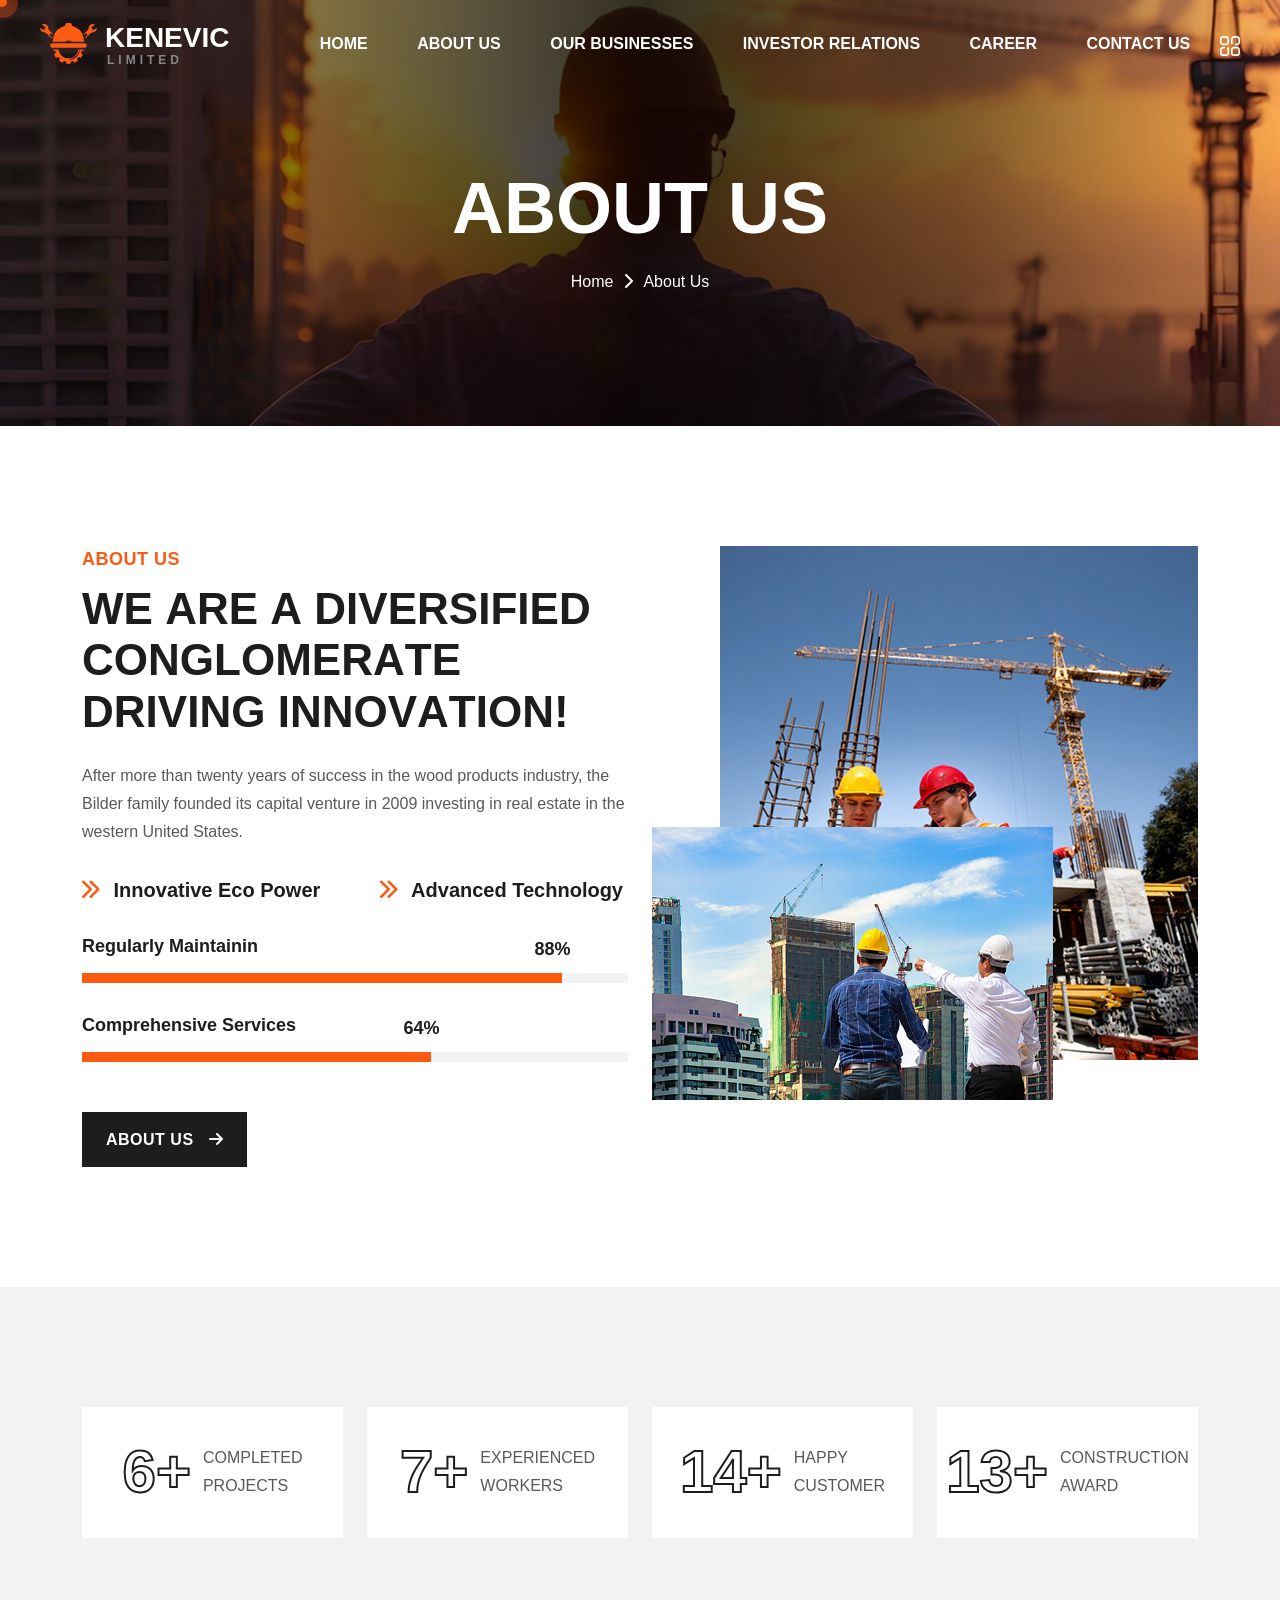
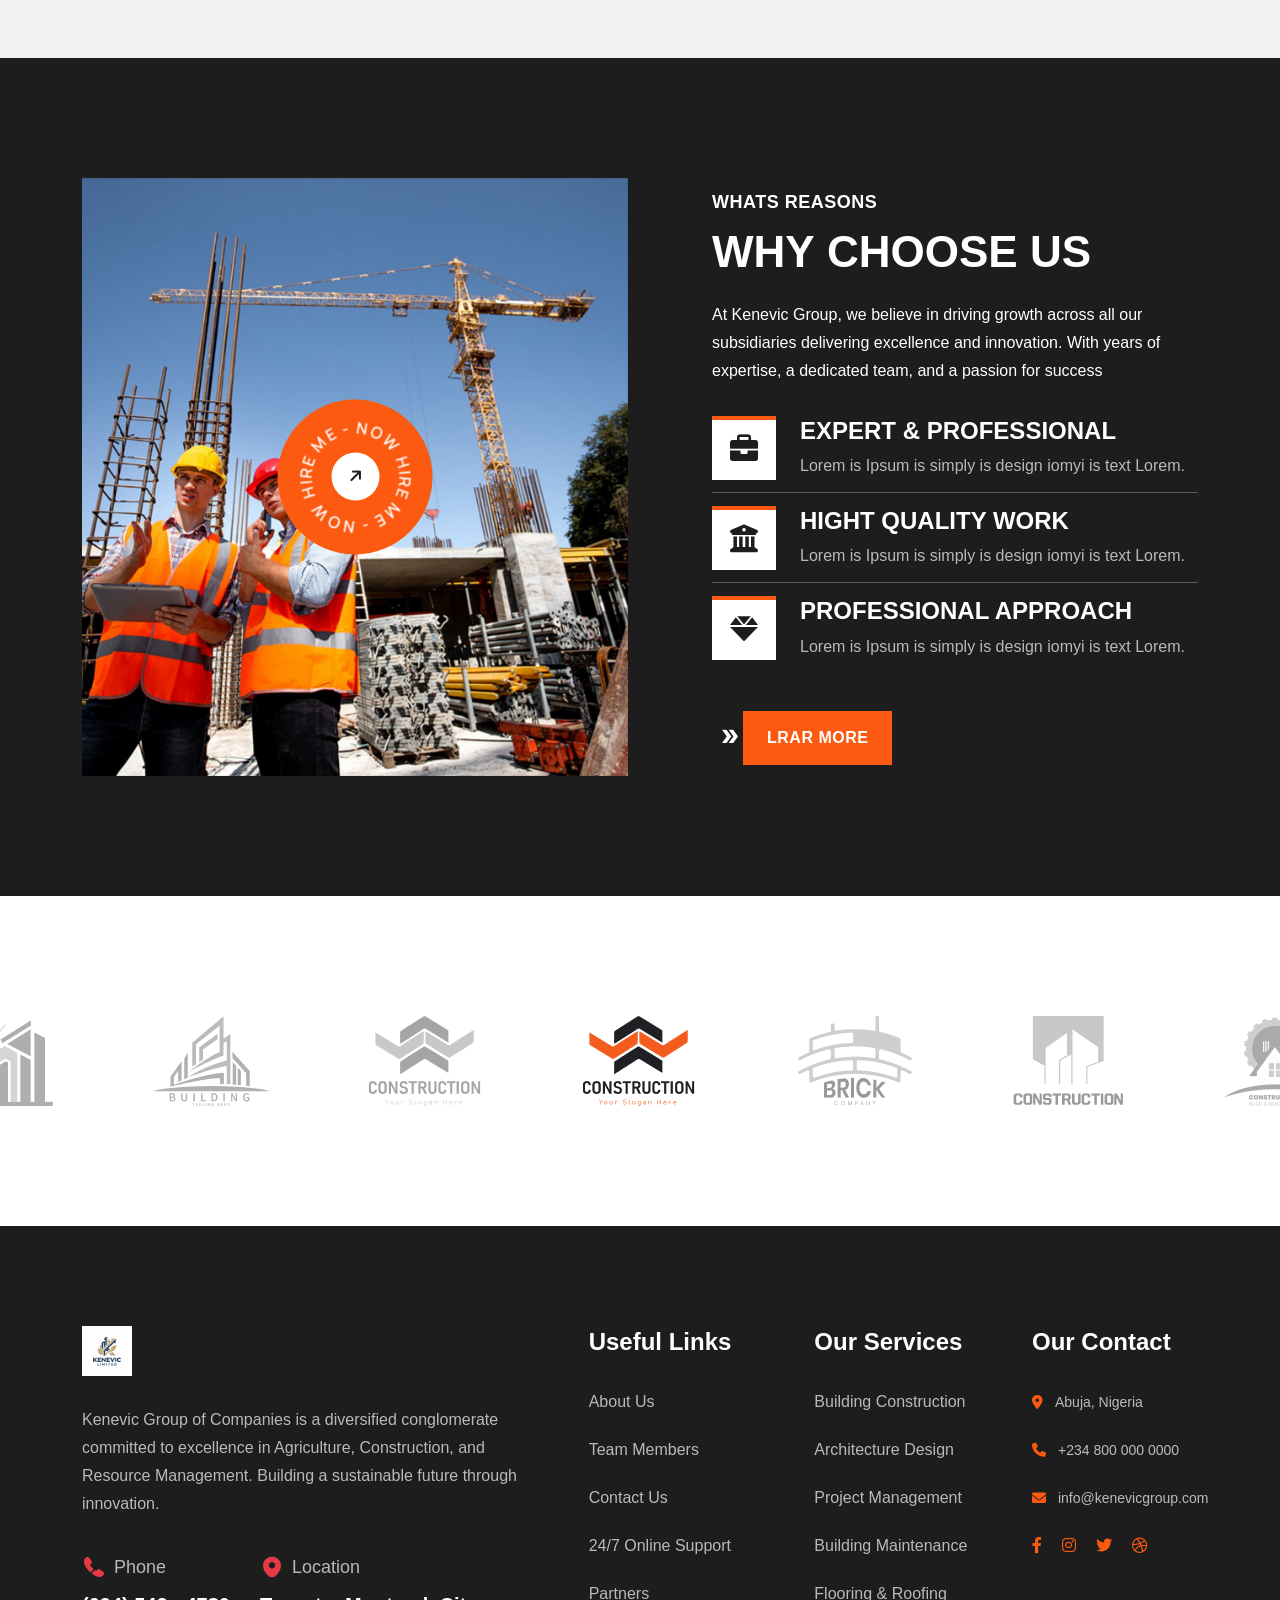
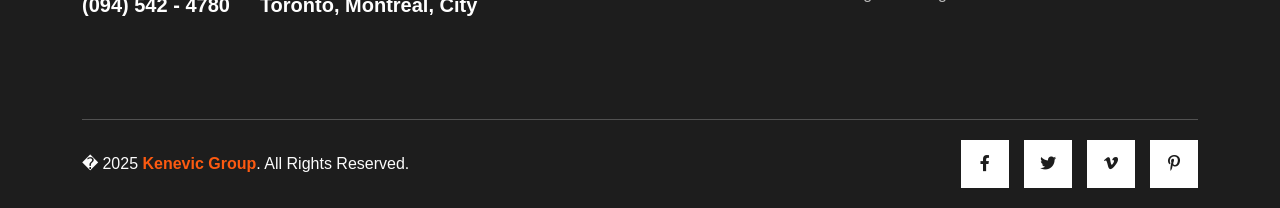
==== about.html @ 881e502b "first commit" ====
<!DOCTYPE html>
<html lang="en">
    <!--<< Header Area >>-->
     <head>
        <!-- ========== Meta Tags ========== -->
        <meta charset="UTF-8">
        <meta http-equiv="X-UA-Compatible" content="IE=edge">
        <meta name="viewport" content="width=device-width, initial-scale=1">
        <meta name="author" content="Gramentheme">
        <meta name="description" content="Kenevic Group of Companies - A diversified conglomerate specializing in Agribusiness, Construction, and Resources.">
        <!-- ======== Page title ============ -->
        <title>Kenevic Group of Companies | Excellence in Diversified Resources</title>
        <!--<< Favcion >>-->
        <link rel="shortcut icon" href="assets/img/favicon.svg">
        <!--<< Bootstrap min.css >>-->
        <link rel="stylesheet" href="assets/css/bootstrap.min.css">
        <!--<< All Min Css >>-->
        <link rel="stylesheet" href="assets/css/all.min.css">
        <!--<< Animate.css >>-->
        <link rel="stylesheet" href="assets/css/animate.css">
        <!--<< Magnific Popup.css >>-->
        <link rel="stylesheet" href="assets/css/magnific-popup.css">
        <!--<< MeanMenu.css >>-->
        <link rel="stylesheet" href="assets/css/meanmenu.css">
        <!--<< Swiper Bundle.css >>-->
        <link rel="stylesheet" href="assets/css/swiper-bundle.min.css">
        <!--<< Splitting.css >>-->
        <link rel="stylesheet" href="assets/css/splitting.css">
        <!--<< Nice Select.css >>-->
        <link rel="stylesheet" href="assets/css/nice-select.css">
        <!-- box layout css -->
        <link rel="stylesheet" href="assets/css/rtl.css">
        <!-- box layout css -->
        <link rel="stylesheet" href="assets/css/box-layout.css">
        <link rel="stylesheet" href="../../npm/slick-carousel%401.8.1/slick/slick.css">
        <!--<< Icomon.css >>-->
        <link rel="stylesheet" href="assets/css/icomon.css">
        <!--<< Main.css >>-->
        <link rel="stylesheet" href="assets/css/main.css">
    </head>
    <body>

        <div class="page-wrapper">
        <!-- Preloader Start -->
        <div id="preloader" class="preloader">
        <div class="animation-preloader">
            <div class="spinner">                
            </div>
            <div class="txt-loading">
                <span data-text-preloader="K" class="letters-loading">K</span>
                <span data-text-preloader="E" class="letters-loading">E</span>
                <span data-text-preloader="N" class="letters-loading">N</span>
                <span data-text-preloader="E" class="letters-loading">E</span>
                <span data-text-preloader="V" class="letters-loading">V</span>
                <span data-text-preloader="I" class="letters-loading">I</span>
                <span data-text-preloader="C" class="letters-loading">C</span>
            </div>
            <p class="text-center">Loading</p>
        </div>
        <div class="loader">
            <div class="row">
                <div class="col-3 loader-section section-left">
                    <div class="bg"></div>
                </div>
                <div class="col-3 loader-section section-left">
                    <div class="bg"></div>
                </div>
                <div class="col-3 loader-section section-right">
                    <div class="bg"></div>
                </div>
                <div class="col-3 loader-section section-right">
                    <div class="bg"></div>
                </div>
            </div>
        </div>
    </div>

        <!-- GT Back To Top Start -->
        <button id="gt-back-top" class="gt-back-to-top show">
           <i class="fa-solid fa-arrow-up"></i>
        </button>

        <!-- GT MouseCursor Start -->
        <div class="mouseCursor cursor-outer"></div>
        <div class="mouseCursor cursor-inner"></div>

    <!-- Offcanvas Area Start -->
    <div class="fix-area">
        <div class="offcanvas__info">
            <div class="offcanvas__wrapper">
                <div class="offcanvas__content">
                    <div class="offcanvas__top mb-5 d-flex justify-content-between align-items-center">
                        <div class="offcanvas__logo">
                            <a href="index.html">
                                <h2 style="color: #000; margin: 0; font-weight: bold; font-size: 24px;">Kenevic Limited</h2>
                            </a>
                        </div>
                        <div class="offcanvas__close">
                            <button>
                            <i class="fas fa-times"></i>
                            </button>
                        </div>
                    </div>
                    <p class="text d-none d-xl-block">
                        Nullam dignissim, ante scelerisque the  is euismod fermentum odio sem semper the is erat, a feugiat leo urna eget eros. Duis Aenean a imperdiet risus.
                    </p>
                    <div class="mobile-menu fix mb-3"></div>
                    <div class="offcanvas__contact">
                        <h4>Contact Info</h4>
                        <ul>
                            <li class="d-flex align-items-center">
                                <div class="offcanvas__contact-icon">
                                    <i class="fal fa-map-marker-alt"></i>
                                </div>
                                <div class="offcanvas__contact-text">
                                    <a target="_blank" href="#">Abuja, Nigeria</a>
                                </div>
                            </li>
                            <li class="d-flex align-items-center">
                                <div class="offcanvas__contact-icon mr-15">
                                    <i class="fal fa-envelope"></i>
                                </div>
                                <div class="offcanvas__contact-text">
                                    <a href="mailto:info@kenevicgroup.com"><span class="mailto:info@kenevicgroup.com">info@kenevicgroup.com</span></a>
                                </div>
                            </li>
                            <li class="d-flex align-items-center">
                                <div class="offcanvas__contact-icon mr-15">
                                    <i class="fal fa-clock"></i>
                                </div>
                                <div class="offcanvas__contact-text">
                                    <a target="_blank" href="#">Mod-friday, 09am -05pm</a>
                                </div>
                            </li>
                            <li class="d-flex align-items-center">
                                <div class="offcanvas__contact-icon mr-15">
                                    <i class="far fa-phone"></i>
                                </div>
                                <div class="offcanvas__contact-text">
                                    <a href="tel:+234 800 000 0000">+234 800 000 0000</a>
                                </div>
                            </li>
                        </ul>
                        <div class="header-button mt-4">
                            
                        </div>
                        
                        <div class="social-icon d-flex align-items-center">
                            <a href="#"><i class="fab fa-facebook-f"></i></a>
                            <a href="#"><i class="fab fa-twitter"></i></a>
                            <a href="#"><i class="fab fa-youtube"></i></a>
                            <a href="#"><i class="fab fa-linkedin-in"></i></a>
                        </div>
                    </div>
                </div>
            </div>
        </div>
    </div>
    <div class="offcanvas__overlay"></div>

    <!-- Header Section Start -->
    <header id="header-sticky" class="header-1 header-5">
        <div class="container-fluid">
            <div class="mega-menu-wrapper">
                <div class="header-main">
                    <div class="logo">
                        <a href="index.html" class="header-logo-2"><img src="assets/img/logo/kenevic_logo_black.svg" alt="Kenevic Limited" style="max-height: 50px;"></a>
                        <a href="index.html" class="header-logo"><img src="assets/img/logo/kenevic_logo.svg" alt="Kenevic Limited" style="max-height: 50px;"></a>
                    </div>
                    <div class="mean__menu-wrapper">
                        <div class="main-menu">
                            <nav id="mobile-menu">
                                    <ul>
                                        <li class="active">
                                            <a href="index.html">
                                                Home
                                            </a>
                                        </li>

                                        <li><a href="about.html">About Us</a></li>
                                        <li class="has-dropdown">
                                            <a href="#">
                                                Our Businesses
                                            </a>
                                            <ul class="submenu">
                                                <li><a href="service-details.html">Kenevic Agro Resources Ltd</a></li>
                                                <li><a href="service-details.html">Animaux Agro Ltd</a></li>
                                                <li><a href="service-details.html">Roek Construction Co. Limited</a>
                                                </li>
                                                <li><a href="service-details.html">Paulslate Nigeria Limited</a></li>
                                            </ul>
                                        </li>
                                        <li>
                                            <a href="service.html">Investor Relations</a>

                                        </li>
                                        <li>
                                            <a href="career.html">Career</a>

                                        </li>

                                        <li>
                                            <a href="contact.html">Contact Us</a>
                                        </li>
                                    </ul>
                                </nav>
                        </div>
                    </div>
                    <div class="header-right d-flex justify-content-end align-items-center">
                        
                        <div class="header__hamburger my-auto">
                            <div class="sidebar__toggle">
                                <div class="header-bar">
                                    <img src="assets/img/home-1/dot.svg" alt="img">
                                </div>
                            </div>
                        </div>
                        
                    </div>
                </div>
            </div>
        </div>
    </header>

        <!-- GT Search Start -->
        <div class="search-popup">
            <div class="search-popup__overlay search-toggler"></div>
            <div class="search-popup__content">
                <form role="search" method="get" class="search-popup__form" action="#">
                    <input type="text" id="search" name="search" placeholder="Search Here...">
                    <button type="submit" aria-label="search submit" class="search-btn">
                        <span><i class="fa-regular fa-magnifying-glass"></i></span>
                    </button>
                </form>
            </div>
        </div>

        <!-- GT Breadcrunb Section Start -->
        <div class="gt-breadcrumb-wrapper bg-cover" style="background-image: url('assets/img/breadcrumb-bg.jpg');">
            <div class="gt-right-shape">
                <img src="assets/img/breadcrumb-shape.jpg" alt="img">
            </div>
            <div class="container">
                <div class="gt-page-heading">
                    <div class="gt-breadcrumb-sub-title">
                        <h1 class="wow fadeInUp" data-wow-delay=".3s">ABOUT US</h1>
                    </div>
                    <ul class="gt-breadcrumb-items wow fadeInUp" data-wow-delay=".5s">
                        <li>
                            <a href="index.html">
                                Home
                            </a>
                        </li>
                        <li>
                            <i class="fa-solid fa-chevron-right"></i>
                        </li>
                        <li>
                            About Us
                        </li>
                    </ul>
                </div>
            </div>
        </div>

        <!-- GT About Section Start -->
        <section class="gt-about-section fix section-padding">
            <div class="container">
                <div class="gt-about-wrapper">
                    <div class="row g-4">
                        <div class="col-lg-6">
                            <div class="gt-about-content">
                                <div class="gt-section-title mb-0">
                                    <h6 class="wow fadeInUp">About Us</h6>
                                    <h2 class="wow splt-txt" data-splitting="">
                                        WE ARE A DIVERSIFIED CONGLOMERATE DRIVING INNOVATION!
                                    </h2>
                                </div>
                                <p class="gt-about-text wow fadeInUp" data-wow-delay=".5s">
                                    After more than twenty years of success in the wood products industry, the Bilder family founded its capital venture in 2009 investing in real estate in the western United States.
                                </p>
                                <ul class="gt-about-list wow fadeInUp" data-wow-delay=".3s">
                                    <li>
                                        <i class="fa-solid fa-chevrons-right"></i>
                                        Innovative Eco Power
                                    </li>
                                    <li>
                                        <i class="fa-solid fa-chevrons-right"></i>
                                       Advanced Technology
                                    </li>
                                </ul>
                                <div class="gt-skill-feature-items">
                                    <div class="gt-skill-feature wow fadeInUp" data-wow-delay=".3s">
                                        <h3 class="gt-box-title">Regularly Maintainin</h3>
                                        <div class="gt-progress">
                                            <div class="gt-progress-bar" style="width: 88%; animation: 2.6s ease 0s 1 normal none running animate-positive; opacity: 1;">
                                                <div class="gt-progress-value"><span class="counter-number2">88</span>%</div>
                                            </div>
                                        </div>
                                    </div>
                                    <div class="gt-skill-feature wow fadeInUp" data-wow-delay=".4s">
                                        <h3 class="gt-box-title">Comprehensive Services</h3>
                                        <div class="gt-progress">
                                            <div class="gt-progress-bar" style="width: 64%; animation: 2.6s ease 0s 1 normal none running animate-positive; opacity: 1;">
                                                <div class="gt-progress-value"><span class="counter-number2">64</span>%</div>
                                            </div>
                                        </div>
                                    </div>
                                </div>
                                <div class="gt-about-button wow fadeInUp" data-wow-delay=".3s">
                                    <a href="about.html" class="gt-theme-btn style-2">
                                        <span class="gt-text-btn">
                                            <span class="gt-text-2">ABOUT US <i class="fa-solid fa-arrow-right"></i></span>
                                        </span>
                                    </a>
                                </div>
                            </div>
                        </div>
                        <div class="col-lg-6">
                            <div class="gt-about-image-items">
                                <div class="gt-about-image wow img-custom-anim-right">
                                    <img src="assets/img/home-1/about/about-01.jpg" alt="img" class="gt-about-img-1">
                                </div>
                                <div class="gt-about-image-2 wow img-custom-anim-left" data-wow-duration="1.5s" data-wow-delay="0.3s">
                                    <img src="assets/img/home-1/about/about-02.jpg" alt="img">
                                </div>
                            </div>
                        </div>
                    </div>
                </div>
            </div>
        </section>

        <!-- GT Counter Section Start -->
        <section class="gt-counter-section section-padding section-bg">
            <div class="container">
                <div class="gt-counter-wrapper">
                    <div class="row g-4">
                        <div class="col-xl-3 col-lg-4 col-md-6 wow fadeInUp" data-wow-delay=".2s">
                            <div class="gt-counter-box">
                                <div class="gt-content">
                                    <h2><span class="gt-count">39</span>+</h2>
                                    <p>Completed <br> Projects</p>
                                </div>
                            </div>
                        </div>
                        <div class="col-xl-3 col-lg-4 col-md-6 wow fadeInUp" data-wow-delay=".4s">
                            <div class="gt-counter-box">
                                <div class="gt-content">
                                    <h2><span class="gt-count">49</span>+</h2>
                                    <p>Experienced <br> Workers</p>
                                </div>
                            </div>
                        </div>
                        <div class="col-xl-3 col-lg-4 col-md-6 wow fadeInUp" data-wow-delay=".6s">
                            <div class="gt-counter-box">
                                <div class="gt-content">
                                    <h2><span class="gt-count">99</span>+</h2>
                                    <p>Happy <br> Customer</p>
                                </div>
                            </div>
                        </div>
                        <div class="col-xl-3 col-lg-4 col-md-6 wow fadeInUp" data-wow-delay=".8s">
                            <div class="gt-counter-box">
                                <div class="gt-content">
                                    <h2><span class="gt-count">89</span>+</h2>
                                    <p>Construction <br> Award</p>
                                </div>
                            </div>
                        </div>
                    </div>
                </div>
            </div>
        </section>

        <!-- GT Purposes Section Start -->
        <section class="gt-purposes-section fix">
            <div class="container">
                <div class="gt-purposes-wrapper">
                    <div class="row g-4 align-items-center">
                        <div class="col-lg-6">
                            <div class="gt-purposes-image"> 
                                <img src="assets/img/home-1/purposes/purposes-image.jpg" alt="img" class="wow img-custom-anim-left">
                                <div class="gt-circle-box">
                                    <a href="contact.html" class="gt-arrow">
                                        <i class="fa-solid fa-arrow-right"></i>
                                    </a>
                                    <div class="gt-text-circle">
                                        <img src="assets/img/home-1/text-circle.png" alt="img">
                                    </div>
                                </div>
                            </div>
                        </div>
                        <div class="col-lg-6">
                            <div class="gt-purposes-content">
                                <div class="gt-section-title mb-0">
                                    <h6 class="text-white wow fadeInUp">WHATS REASONS</h6>
                                    <h2 class="text-white wow splt-txt" data-splitting="">
                                        WHY CHOOSE US
                                    </h2>
                                </div>
                                <p class="text">
                                    At Kenevic Group, we believe in driving growth across all our subsidiaries
                                    delivering excellence and innovation. With years
                                    of expertise, a dedicated team, and a passion for success
                                </p>
                                <ul class="gt-icon-items">
                                    <li class="wow fadeInUp" data-wow-delay=".3s">
                                        <div class="gt-purposes-icon">
                                            <i class="fa-solid fa-briefcase"></i>
                                        </div>
                                        <div class="gt-icon-purposes-content">
                                            <h3>EXPERT & PROFESSIONAL</h3>
                                            <p>Lorem is Ipsum is simply is design iomyi is text Lorem.</p>
                                        </div>
                                    </li>
                                    <li class="wow fadeInUp" data-wow-delay=".5s">
                                        <div class="gt-purposes-icon">
                                            <i class="fa-solid fa-building-columns"></i>
                                        </div>
                                        <div class="gt-icon-purposes-content">
                                            <h3>HIGHT QUALITY WORK</h3>
                                            <p>Lorem is Ipsum is simply is design iomyi is text Lorem.</p>
                                        </div>
                                    </li>
                                    <li class="wow fadeInUp" data-wow-delay=".3s">
                                        <div class="gt-purposes-icon">
                                           <i class="fa-solid fa-gem"></i>
                                        </div>
                                        <div class="gt-icon-purposes-content">
                                            <h3>PROFESSIONAL APPROACH</h3>
                                            <p>Lorem is Ipsum is simply is design iomyi is text Lorem.</p>
                                        </div>
                                    </li>
                                </ul>
                                <a href="about.html" class="gt-theme-btn wow fadeInUp" data-wow-delay=".5s">
                                    <span class="gt-icon-btn"><i class="icon-icon-1"></i></span>
                                    <span class="gt-text-btn">
                                        <span class="gt-text-2">LRAR MORE</span>
                                    </span>
                                </a>
                            </div>
                        </div>
                    </div>
                </div>
            </div>
        </section>

        <!-- GT Brand Section Start -->
        <div class="gt-brand-section section-padding fix">
            <div class="swiper gt-brand-slider">
                <div class="swiper-wrapper gt-slide-transtion">
                    <div class="swiper-slide gt-brand-slide-element">
                        <div class="brand-image">
                            <img src="assets/img/home-1/brand/brand-01.png" alt="img">
                        </div>
                    </div>
                    <div class="swiper-slide gt-brand-slide-element">
                        <div class="brand-image">
                            <img src="assets/img/home-1/brand/brand-02.png" alt="img">
                        </div>
                    </div>
                    <div class="swiper-slide gt-brand-slide-element">
                        <div class="brand-image">
                            <img src="assets/img/home-1/brand/brand-03.png" alt="img">
                        </div>
                    </div>
                    <div class="swiper-slide gt-brand-slide-element">
                        <div class="brand-image">
                            <img src="assets/img/home-1/brand/brand-04.png" alt="img">
                        </div>
                    </div>
                    <div class="swiper-slide gt-brand-slide-element">
                        <div class="brand-image">
                           <img src="assets/img/home-1/brand/brand-05.png" alt="img">
                        </div>
                    </div>
                    <div class="swiper-slide gt-brand-slide-element">
                        <div class="brand-image">
                           <img src="assets/img/home-1/brand/brand-06.png" alt="img">
                        </div>
                    </div>
                    <div class="swiper-slide gt-brand-slide-element">
                        <div class="brand-image">
                            <img src="assets/img/home-1/brand/brand-01.png" alt="img">
                        </div>
                    </div>
                </div>
            </div>
        </div>
        <!-- GT Footer Section Start -->
        <footer class="gt-footer-section footer-bg">
            <div class="container">
                <div class="gt-footer-widget-wrapper">
                    <div class="row justify-content-between">
                        <div class="col-xl-5 col-lg-6 col-md-12 wow fadeInUp" data-wow-delay=".2s">
                            <div class="gt-footer-widget-items">
                                <div class="gt-widget-head">
                                    <a href="index.html" class="gt-footer-logo"><img src="assets/img/logo/kenevic_logo.png" alt="Kenevic Limited" style="max-height: 50px;"></a>
                                </div>
                                <div class="gt-footer-content">
                                    <p>
                                        Kenevic Group of Companies is a diversified conglomerate committed to excellence in Agriculture, Construction, and Resource Management. Building a sustainable future through innovation.
                                    </p>
                                    <ul class="gt-contact-list">
                                        <li>
                                            <div class="icon">
                                                <img src="assets/img/call.png" alt="img">
                                                <span>Phone</span>
                                            </div>
                                            <a href="tel:0945424780">(094) 542 - 4780</a>
                                        </li>
                                        <li>
                                            <div class="icon">
                                                <img src="assets/img/location.png" alt="img">
                                                <span>Location</span>
                                            </div>
                                            Toronto, Montreal, City
                                        </li>
                                    </ul>
                                </div>
                            </div>
                        </div>
                        <div class="col-xl-2 col-lg-3 col-md-6 col-sm-6 wow fadeInUp" data-wow-delay=".4s">
                            <div class="gt-footer-widget-items">
                                <div class="gt-widget-head">
                                    <h3>Useful Links</h3>
                                </div>
                                <ul class="gt-list-area">
                                    <li>
                                        <a href="about.html">
                                            About Us
                                        </a>
                                    </li>
                                    <li>
                                        <a href="team-details.html">
                                            Team Members
                                        </a>
                                    </li>
                                    <li>
                                        <a href="contact.html">
                                            Contact Us
                                        </a>
                                    </li>
                                    <li>
                                        <a href="contact.html">
                                           24/7 Online Support
                                        </a>
                                    </li>
                                    <li>
                                        <a href="contact.html">
                                           Partners
                                        </a>
                                    </li>
                                </ul>
                            </div>
                        </div>
                        <div class="col-xl-2 ps-lg-3 col-lg-3 col-md-6 col-sm-6 wow fadeInUp" data-wow-delay=".6s">
                            <div class="gt-footer-widget-items">
                                <div class="gt-widget-head">
                                    <h3>Our Services</h3>
                                </div>
                                <ul class="gt-list-area">
                                    <li>
                                        <a href="service-details.html">
                                            Building Construction
                                        </a>
                                    </li>
                                    <li>
                                        <a href="service-details.html">
                                            Architecture Design
                                        </a>
                                    </li>
                                    <li>
                                        <a href="service-details.html">
                                            Project Management
                                        </a>
                                    </li>
                                    <li>
                                        <a href="service-details.html">
                                           Building Maintenance
                                        </a>
                                    </li>
                                    <li>
                                        <a href="service-details.html">
                                           Flooring & Roofing
                                        </a>
                                    </li>
                                </ul>
                            </div>
                        </div>
                        <div class="col-xl-2 col-lg-4 col-md-6 col-sm-6 wow fadeInUp" data-wow-delay=".8s">
                            <div class="gt-footer-widget-items">
                                <div class="gt-widget-head">
                                    <h3>Our Contact</h3>
                                </div>
                                <ul class="gt-contact-content">
                                    <li>
                                        <span><i class="fa-solid fa-location-dot"></i></span>
                                        Abuja, Nigeria
                                    </li>
                                    <li>
                                        <span><i class="fa-solid fa-phone"></i></span>
                                        <a href="tel:+001652069800">+234 800 000 0000</a>
                                    </li>
                                    <li>
                                        <span><i class="fa-solid fa-envelope"></i></span>
                                        <a href="mailto:info@kenevicgroup.com">info@kenevicgroup.com</a>
                                    </li>
                                </ul>
                                <div class="footer-socials">
                                    <a href="https://facebook.com/"><i class="fa-brands fa-facebook-f"></i></a>
                                    <a href="https://instagram.com/"><i class="fa-brands fa-instagram"></i></a>
                                    <a href="https://twitter.com/"><i class="fa-brands fa-twitter"></i></a>
                                    <a href="https://dribbble.com/"><i class="fa-brands fa-dribbble"></i></a>
                                </div>
                            </div>
                        </div>
                    </div>
                </div>
                <div class="footer-bottom">
                    <div class="footer-wrapper">
                        <p>� 2025 <b>Kenevic Group</b>. All Rights Reserved.</p>
                        <div class="gt-social-icon d-flex align-items-center wow fadeInUp" data-wow-delay=".5s">
                            <a href="#"><i class="fab fa-facebook-f"></i></a>
                            <a href="#"><i class="fab fa-twitter"></i></a>
                            <a href="#"><i class="fab fa-vimeo-v"></i></a>
                            <a href="#"><i class="fab fa-pinterest-p"></i></a>
                        </div>
                    </div>
                </div>
            </div>
        </footer>
        </div>
        
        <!--<< All JS Plugins >>-->
        <script src="assets/js/jquery-3.7.1.min.js"></script>
        <script src="../../npm/slick-carousel%401.8.1/slick/slick.min.js"></script>
        <!--<< Viewport Js >>-->
        <script src="assets/js/viewport.jquery.js"></script>
        <!--<< Bootstrap Js >>-->
        <script src="assets/js/bootstrap.bundle.min.js"></script>
        <!--<< nice-selec Js >>-->
        <script src="assets/js/jquery.nice-select.min.js"></script>
        <!--<< Waypoints Js >>-->
        <script src="assets/js/jquery.waypoints.js"></script>
        <!--<< Counterup Js >>-->
        <script src="assets/js/jquery.counterup.min.js"></script>
        <!--<< Swiper Slider Js >>-->
        <script src="assets/js/swiper-bundle.min.js"></script>
        <!--<< MeanMenu Js >>-->
        <script src="assets/js/jquery.meanmenu.min.js"></script>
        <!--<< Magnific Popup Js >>-->
        <script src="assets/js/jquery.magnific-popup.min.js"></script>
        <!--<< Splitting Js >>-->
        <script src="assets/js/splitting.js"></script>
        <!--<< Wow Animation Js >>-->
        <script src="assets/js/wow.min.js"></script>
        <!--<< Main.js >>-->
        <script src="assets/js/splitting-animation.js"></script>
        <!--<< Main.js >>-->
        <script src="assets/js/template-settings.js"></script>
        <!--<< Template Setting.js >>-->
        <script src="assets/js/main.js"></script>
    </body>
</html>
---- assets/css/rtl.css ----
.rtl {
    direction: rtl;

    .gt-hero-1 .gt-hero-line-shape {
        right: initial;
        left: 12%;
    }

    .gt-about-wrapper .gt-about-content .gt-skill-feature-items .gt-skill-feature .gt-progress-value {
        right: initial;
        left: -8px;
    }

    .gt-purposes-wrapper .gt-purposes-content {
        margin-right: 60px;
        margin: 0;
    }

    .gt-purposes-section .gt-bike-shape {
        left: 0;
        right: initial;
    }

    .gt-cta-event-wrapper .gt-bg-shape {
       right: initial;
       left: 0;
       transform: rotate(-180deg);
    }

    .gt-purposes-section .gt-bg-shape-2 {
       display: none;
    }

    .header-main .main-menu ul li .submenu li a::before {
        left: initial;
        right: 8px;
    }

    .header-main .main-menu ul li .submenu li a:hover {
        margin-left: 0;
        margin-right: 15px;
    }

    .header-main .main-menu ul li .submenu li :hover {
        .gt-theme-btn {
            margin-right: 0;
        }
    }

    .gt-news-card-items .gt-news-content .gt-date-list li i {
        margin-right: 0;
        margin-left: 10px;
    }

    .event-ride-time-wrapper .gt-left-shape {
        left: initial;
        right: -50px;
        transform: rotate(180deg);
    }

    .gt-about-wrapper-2 .gt-about-content {
        margin-right: 50px;
        margin-left: 0;
    }

    .gt-funfact-wrapper .gt-funfact-content .gt-section-title {
        margin-left: 0;
        margin-right: 30px;
    }

    .gt-news-left-items .gt-news-content .gt-date-list li i {
        margin-right: 0;
        margin-left: 10px;
    }

    .gt-news-right-items .gt-news-box-items .gt-news-content .gt-date-list li i {
        margin-right: 0;
        margin-left: 10px;
    }

    .gt-footer-section .gt-sub-title {
      left: initial !important;
      right: -8% !important;
    }

    .gt-testi-main-box {
       margin-left: 0;
    }

    .gt-purposes-section::before {
        left: initial;
        right: 30%;
    }

    .gt-team-details-wrapper .gt-details-content {
        margin-right: 40px;
        margin-left: 0;
    }

    .gt-team-details-wrapper .gt-details-content .gt-list li i {
        margin-right: 0;
        margin-left: 5px;
    }

    .header-main .main-menu ul li a i {
        margin-left: 0;
        transform: rotate(180deg);
    }

    .gt-event-wrapper .gt-event-content .gt-list li i {
       margin-right: 0;
       margin-left: 5px;
    }

    .gt-main-sideber .gt-single-sideber-widget .gt-search-widget form button {
        right: initial;
        left: 0;
    }

    .gt-about-wrapper .gt-about-image-items .gt-gear-shape .pointer {
        left: -76px;
    }
    
    .gt-about-wrapper .gt-about-image-items .gt-gear-shape {
        left: 40%;
    }

    .header-section-2.header-section-4 .header-4-items .main-logo .logo-bg {
        left: initial;
        right: 0;
        transform: rotate(180deg);
    }

    .header-section-2.header-section-4 .header-4-items .main-logo .main-logo-4 {
        right: 100px;
        left: initial;
    }

    .header-section-2.header-section-4 .header-main-items-right {
        margin-left: 0;
        margin-right: 130px;
    }

    .header-section-2 .header-top-wrapper-2 .top-left li i {
        margin-right: 0;
        margin-left: 8px;
    }

    .search-popup__form .search-btn {
        right: initial;
        left: 0;
    }

    .search-popup__form input[type=search], .search-popup__form input[type=text] {
        padding-left: 0;
        padding-right: 20px;
    }

    @media screen and (max-width: 1199px) {
         .header-section-2.header-section-4 .header-main-items-right {
            margin-right: 0;
        }
    }

    .gt-service-box-items-4 .gt-icon {
        right: initial;
        left: 75px;
    }

    .gt-pricing-box-items .gt-price-tag {
       left: -40px;
       right: initial;
       transform: rotate(-40.012deg);
    }

    .gt-footer-newsletter .gt-newsletter-content .form-clt .gt-theme-btn {
        right: initial;
        left: 4px;
    }

    .gt-faq-wrapper .faq-items .accordion .accordion-button::before {
        left: 22px;
        right: initial;
    }

    .gt-hero-4 .gt-hero-image {
        margin-left: 0;
        margin-right: -220px;
    }

    .gt-hero-4 .gt-hero-content {
        margin-left: 0;
        margin-right: 50px;
    }

    .gt-about-wrapper-5 .gt-about-content {
        margin-left: 0;
        margin-right: 50px;
    }

    .gt-hero-5 .swiper{
        direction: rtl;
    }

    @media screen and (max-width: 1199px) {
        .gt-about-wrapper-5 .gt-about-content {
            margin-left: 0;
            margin-right: 0;
        }
    }

    .gt-hero-5 .gt-hero-content .gt-sub-title img {
        margin-left: 8px;
        margin-right: 0;
    }

    .gt-hero-5 .social-text {
       right: inherit;
       left: 0;
    }
    
    .gt-hero-5 .array-button {
        left: 0;
        right: initial;
    }

    .gt-hero-5 .bg-shape {
       left: initial;
       right: 0;
       transform: rotate(180deg);
    }

    .gt-about-wrapper-5 .gt-about-image .gt-about-image-2 {
       right: initial;
       left: -34%;
    }

    @media screen and (max-width: 1399px) {
        .gt-about-wrapper-5 .gt-about-image .gt-about-image-2 {
            right: initial;
            left: -16%;
        }

        .gt-about-wrapper-5 .gt-about-image .counter-box {
            right: initial;
            left: -75px !important;
        }
    }

    .gt-team-image-4.style-2 .gt-team-content {
        right: initial;
        left: -130px;
        margin-left: 0;
    }

    .gt-team-image-4.style-2:hover .gt-team-content {
        right: initial;
        left: 0;
    }

    @media screen and (max-width: 1199px) {
        .gt-about-wrapper-5 .gt-about-image .gt-about-image-2 {
            right: initial;
            top: initial;
            bottom: 0;
            left: 0;
        }
    }

    .gt-about-wrapper-5 .gt-about-image .counter-box {
       right: initial;
       left: -160px;
    }

    .gt-about-wrapper-5 .gt-about-content .gt-list-area ul li::before {
        right: 60px;
        top: 18px;
        left: 0px;
    }

    .gt-team-image-4.style-2 .gt-social-icon {
       right: 24px;
       left: initial;
    }

    .gt-team-image-4.style-2 .arrow-icon {
        right: 24px;
        left: initial;
    }

    .gt-feature-section-5 .gt-bg-shape {
        right: initial;
        left: 0;
        transform: rotate(180deg);
         width: 1240px;
    }
}


.rtl .swiper {
    direction: ltr;
}
---- assets/css/box-layout.css ----
.box-layout .page-wrapper {
    max-width: 1400px;
    width: 100%;
    margin: 0 auto;
    overflow: hidden;
    background-color: #ffffff;
    -webkit-box-shadow: 0px 0px 15px rgba(0, 0, 0, 0.1);
    box-shadow: 0px 0px 15px rgba(0, 0, 0, 0.1);
    margin-top: 0px;
}

.box-layout::before {
    position: fixed;
    content: "";
    left: 0px;
    top: 0px;
    width: 100%;
    height: 100%;
    display: block;
    opacity: 0.4;
    background-color: #ffffff;
    background-repeat: no-repeat;
    background-size: cover;
    z-index: -1;
}

.box-layout {
    .header-1 .container-fluid {
        padding: 0 20px;
    }

    .header-1 {
        left: initial;
        right: initial;
        width: 100%;
        max-width: 1400px;
        margin-inline: auto;
    }

    .gt-purposes-section::before {
      z-index: initial;
    }

    .gt-purposes-wrapper .gt-purposes-content {
       position: relative;
       z-index: 99;
    }

    .gt-purposes-section .gt-bg-shape-2 {
        display: none;
    }

    .header-section-2 .container-fluid {
        padding: 0px 300px;
    }

    .header-section-2 .header-top-section-2 {
        background-color: transparent;
        overflow: hidden;
    }

    .header-section-2 .header-top-wrapper-2 .top-left li i {
        margin-right: 0;
        margin-left: 8px;
    }

    .sticky {
        left: initial;
        right: initial;
        width: 100%;
        max-width: 1400px;
        margin-inline: auto;
    }

    .header-section-2 {
        left: initial;
        right: initial;
        width: 100%;
        max-width: 1400px;
        margin-inline: auto;
    }

    /* .header-section-2 .container-fluid {
            padding: 0px 20px;
        }
    }

    .header-1 .container-fluid {
        padding: 0 20px !important;
    }

    .header-2 .container-fluid {
        padding: 0 20px !important;
    } */

    .gt-event-section-2 .gt-sub-title {
       right: 2% !important;
       font-size: 128px !important;
    }

    .gt-footer-section .gt-sub-title {
        left: -38% !important;
    }

    .gt-shop-section-2 .gt-sub-title {
        left: -57% !important;
    }

    .gt-pricing-section .gt-sub-title {
        left: -51% !important;
    }

    .gt-team-section-2 .gt-sub-title {
        right: -16% !important;
    }

    .gt-cta-offer-wrapper .gt-cta-image {
      left: 0;
    }

    .header-section-4 .header-top-section-2 {
        background-color: #1D1D1D;
    }

    .gt-hero-4 .gt-hero-content {
        margin-left: 0px;
        max-width: 580px;
    }

    .header-section-2.header-section-4 .header-4-items .main-logo .logo-bg {
        left: -90px;
    }

    .header-section-2.header-section-5 .header-top-section-2 {
        background-color: #1D1D1D;
    }

    .gt-hero-5 .bg-shape {
        width: 830px;
    }

    .gt-feature-section-5 .gt-bg-shape {
        width: 900px;
    }
        
}

.box-layout .container-fluid {
    padding: 0px 20px !important;
}
---- assets/css/icomon.css ----
@font-face {
    font-family: 'icomoon';
    src:  url('../icomon/icomoon.eot');
    src:  url('../icomon/icomoon.eot') format('embedded-opentype'),
      url('../icomon/icomoon.ttf') format('truetype'),
      url('../icomon/icomoon.woff') format('woff'),
      url('../icomon/icomoon.svg?jkvd7w#icomoon') format('svg');
    font-weight: normal;
    font-style: normal;
    font-display: block;
  }
  
  [class^="icon-"], [class*=" icon-"] {
    /* use !important to prevent issues with browser extensions that change fonts */
    font-family: 'icomoon' !important;
    speak: never;
    font-style: normal;
    font-weight: normal;
    font-variant: normal;
    text-transform: none;
    line-height: 1;
  
    /* Better Font Rendering =========== */
    -webkit-font-smoothing: antialiased;
    -moz-osx-font-smoothing: grayscale;
  }
  
  .icon-icon-1:before {
    content: "\e900";
  }
  .icon-icon-2:before {
    content: "\e901";
  }
  .icon-icon-3:before {
    content: "\e902";
  }
  .icon-icon-4:before {
    content: "\e903";
  }
  .icon-icon-5:before {
    content: "\e904";
  }
  .icon-icon-6:before {
    content: "\e905";
  }
  .icon-icon-7:before {
    content: "\e906";
  }
  .icon-icon-8:before {
    content: "\e907";
  }
  .icon-icon-9:before {
    content: "\e908";
  }
  .icon-icon-10:before {
    content: "\e909";
  }
  .icon-icon-11:before {
    content: "\e90a";
  }
  .icon-icon-12:before {
    content: "\e90b";
  }
  .icon-icon-13:before {
    content: "\e90c";
  }
  .icon-icon-14:before {
    content: "\e90d";
  }
  .icon-icon-15:before {
    content: "\e90e";
  }
  .icon-icon-16:before {
    content: "\e90f";
  }
  .icon-icon-17:before {
    content: "\e910";
  }
  .icon-icon-18:before {
    content: "\e911";
  }
  .icon-icon-19:before {
    content: "\e912";
  }
  .icon-icon-20:before {
    content: "\e913";
  }
  .icon-icon-21:before {
    content: "\e914";
  }
  .icon-icon-22:before {
    content: "\e915";
  }
---- assets/css/main.css ----
﻿@charset "UTF-8";
/*
Theme Name: Conztra 
Author: Gramentheme
Author URI: https://themeforest.net/user/Gramentheme/portfolio
Description: Conztra - Construction and Architecture HTML Template
Service Html Template 
Version: 1.0.0
*/
/*CSS Table Of Content Ends Here*/
/*
--------------------------------------------------------------
[Table of Contents]
--------------------------------------------------------------
01. Variables & Mixins
02. Typography
03. Buttons
04. About 
05. Animation 
06. Brand 
07. Contact
08. Cta
09. Faq
10. Feature
11. Footer
12. Header
13. Helping
14. Hero
15. Meanmenu
16. News
17. Preloader
18. Pricing
19. Project
20. Section
21. Service
22. Shop
23. Team
24. Testimonial
--------------------------------------------------------------
*/
@import url("../../../../css2");
@import url("../../../../css2-1");
:root {
  --gt-body: #fff;
  --gt-black: #000;
  --gt-white: #fff;
  --gt-theme: #FC5A11;
  --gt-header: #1D1D1D;
  --gt-text: #595959;
  --gt-border: #FCFCFC;
  --gt-bg: #F2F2F2;
  --gt-box-shadow: 0px 1px 14px 0px rgba(0, 0, 0, 0.13);
}

.gt-theme-btn {
  display: inline-flex;
  align-items: center;
  gap: 5px;
  color: var(--gt-white);
  overflow: hidden;
  transition: 700ms;
  position: relative;
  vertical-align: middle;
  -webkit-appearance: none;
  border: none;
  outline: none !important;
  z-index: 1;
}
.gt-theme-btn i {
  margin-left: 10px;
}
.gt-theme-btn .gt-text-btn {
  font-size: 16px;
  font-weight: 700;
  font-family: "Barlow", sans-serif;
  letter-spacing: 0.5px;
  background-color: var(--gt-theme);
  line-height: 1;
  padding: 19px 24px;
  display: inline-block;
  position: relative;
  overflow: hidden;
  transition: all 700ms ease;
  text-transform: uppercase;
  z-index: 99;
}
.gt-theme-btn .gt-text-btn .gt-text-2 {
  display: inline-block;
}
.gt-theme-btn .gt-text-btn::after {
  content: "";
  width: 0%;
  height: 100%;
  position: absolute;
  top: 0px;
  right: 0px;
  background-color: var(--gt-header);
  z-index: -1;
  transition: all 500ms ease;
}
.gt-theme-btn:hover .gt-text-btn .gt-text-2 {
  animation: slideRight 600ms;
}
.gt-theme-btn:hover .gt-text-btn::after {
  width: 100%;
  left: 0px;
}
.gt-theme-btn.style-2 .gt-text-btn {
  background-color: var(--gt-header);
  color: var(--gt-white);
}
.gt-theme-btn.style-2 .gt-text-btn::after {
  background-color: var(--gt-theme) !important;
}

.link-btn {
  font-size: 16px;
  font-weight: 700;
  display: inline-block;
  font-family: "Barlow", sans-serif;
  text-transform: capitalize;
  color: var(--gt-white);
  position: relative;
  padding-left: 25px;
}
.link-btn::after {
  position: absolute;
  top: 2px;
  left: 0;
  content: "\f324";
  color: var(--gt-theme);
  font-family: "Font Awesome 5 Pro";
}
.link-btn:hover {
  color: var(--gt-theme);
}

@keyframes slideRight {
  49% {
    -webkit-transform: translateX(100%);
    transform: translateX(100%);
  }
  50% {
    opacity: 0;
    -webkit-transform: translateX(-100%);
    transform: translateX(-100%);
  }
  51% {
    opacity: 1;
  }
}
@keyframes slideUp {
  49% {
    -webkit-transform: translateY(-100%);
    transform: translateY(-100%);
  }
  50% {
    opacity: 0;
    -webkit-transform: translateY(100%);
    transform: translateY(100%);
  }
  51% {
    opacity: 1;
  }
}
/* --------------------------------------------
    Template Default Fonts & Fonts Styles
 ---------------------------------------------- */
body {
  font-family: "Inter", sans-serif;
  font-size: 16px;
  font-weight: 400;
  line-height: 28px;
  color: var(--gt-text);
  background-color: var(--gt-white);
  padding: 0;
  margin: 0;
  overflow-x: hidden;
}

ul {
  padding: 0;
  margin: 0;
  list-style: none;
}

button {
  border: none;
  background-color: transparent;
  padding: 0;
}

input:focus {
  color: var(--gt-white);
  outline: none;
}

input {
  color: var(--gt-white);
}

h1,
h2,
h3,
h4,
h5,
h6 {
  font-family: "Barlow", sans-serif;
  margin: 0px;
  padding: 0;
  color: var(--gt-header);
  transition: all 0.4s ease-in-out;
  text-transform: capitalize;
}

h1 {
  font-size: 100px;
  font-weight: 800;
  line-height: 108%;
}
@media (max-width: 1399px) {
  h1 {
    font-size: 88px;
  }
}
@media (max-width: 1199px) {
  h1 {
    font-size: 75px;
  }
}
@media (max-width: 991px) {
  h1 {
    font-size: 65px;
  }
}
@media (max-width: 767px) {
  h1 {
    font-size: 55px;
  }
}
@media (max-width: 575px) {
  h1 {
    font-size: 43px;
  }
}
@media (max-width: 470px) {
  h1 {
    font-size: 32px;
  }
}

h2 {
  font-size: 48px;
  font-weight: 800;
  line-height: 117%;
}
@media (max-width: 1399px) {
  h2 {
    font-size: 44px;
  }
}
@media (max-width: 1199px) {
  h2 {
    font-size: 40px;
  }
}
@media (max-width: 991px) {
  h2 {
    font-size: 36px;
  }
}
@media (max-width: 767px) {
  h2 {
    font-size: 32px;
  }
}
@media (max-width: 575px) {
  h2 {
    font-size: 28px;
  }
}

h3 {
  font-size: 24px;
  font-weight: 800;
  line-height: 134%;
}
@media (max-width: 575px) {
  h3 {
    font-size: 20px;
  }
}

h4 {
  font-size: 22px;
  font-weight: 700;
  line-height: 136%;
}

h5 {
  font-size: 18px;
  font-weight: 700;
}

h6 {
  font-size: 16px;
  font-weight: 700;
}

a {
  text-decoration: none;
  outline: none !important;
  cursor: pointer;
  color: var(--gt-header);
  transition: all 0.4s ease-in-out;
}

p {
  margin: 0px;
  transition: all 0.4s ease-in-out;
}

span {
  margin: 0px;
}

.gt-about-wrapper .gt-about-content {
  position: relative;
  z-index: 9;
}
.gt-about-wrapper .gt-about-content .gt-about-text {
  margin-top: 25px;
}
.gt-about-wrapper .gt-about-content .gt-about-list {
  display: flex;
  align-items: center;
  gap: 60px;
  margin-top: 30px;
}
@media (max-width: 1199px) {
  .gt-about-wrapper .gt-about-content .gt-about-list {
    flex-wrap: wrap;
    gap: 20px;
  }
}
.gt-about-wrapper .gt-about-content .gt-about-list li {
  font-size: 20px;
  font-weight: 600;
  color: var(--gt-header);
  font-family: "Barlow", sans-serif;
}
.gt-about-wrapper .gt-about-content .gt-about-list li i {
  color: var(--gt-theme);
  margin-right: 8px;
}
.gt-about-wrapper .gt-about-content .gt-skill-feature-items {
  margin-top: 30px;
  max-width: 550px;
}
.gt-about-wrapper .gt-about-content .gt-skill-feature-items .gt-skill-feature:not(:last-child) {
  margin-bottom: 30px;
}
.gt-about-wrapper .gt-about-content .gt-skill-feature-items .gt-skill-feature .gt-box-title {
  font-size: 18px;
  font-weight: 700;
  font-family: "Barlow", sans-serif;
}
.gt-about-wrapper .gt-about-content .gt-skill-feature-items .gt-skill-feature .gt-progress-value {
  margin-bottom: 10px;
  color: var(--gt-header);
  text-transform: capitalize;
}
.gt-about-wrapper .gt-about-content .gt-skill-feature-items .gt-skill-feature .gt-progress {
  position: relative;
  height: 10px;
  background-color: var(--gt-bg);
  border-radius: 0;
  overflow: visible;
  margin-top: 15px;
}
.gt-about-wrapper .gt-about-content .gt-skill-feature-items .gt-skill-feature .gt-progress-bar {
  background-color: var(--gt-theme);
  height: 10px;
  margin: 0;
  border-radius: inherit;
  overflow: visible;
  position: relative;
  margin-top: 0;
}
.gt-about-wrapper .gt-about-content .gt-skill-feature-items .gt-skill-feature .gt-progress-value {
  position: absolute;
  top: -38px;
  right: -8px;
  font-size: 18px;
  font-weight: 700;
  color: var(--gt-header);
  font-family: "Barlow", sans-serif;
}
.gt-about-wrapper .gt-about-content .gt-about-button {
  margin-top: 50px;
}
@media (max-width: 767px) {
  .gt-about-wrapper .gt-about-content .gt-about-button {
    margin-top: 30px;
  }
}
.gt-about-wrapper .gt-about-image-items {
  position: relative;
}
.gt-about-wrapper .gt-about-image-items .gt-about-image {
  text-align: right;
  position: relative;
}
.gt-about-wrapper .gt-about-image-items .gt-about-image .gt-dot-shape {
  position: absolute;
  right: 0;
  top: 0;
  bottom: 0;
}
@media (max-width: 1199px) {
  .gt-about-wrapper .gt-about-image-items .gt-about-image img {
    width: 100%;
    height: 100%;
  }
}
.gt-about-wrapper .gt-about-image-items .gt-gear-shape {
  position: absolute;
  top: 30%;
  z-index: 1;
  left: 5%;
  /* This loop assumes you’ll compile with SCSS */
}
@media (max-width: 1199px) {
  .gt-about-wrapper .gt-about-image-items .gt-gear-shape {
    display: none;
  }
}
.gt-about-wrapper .gt-about-image-items .gt-gear-shape .speed {
  position: absolute;
  display: flex;
  left: 40%;
  top: 20%;
  transform: translate(-50%, -50%);
}
.gt-about-wrapper .gt-about-image-items .gt-gear-shape .speed__wheel {
  position: absolute;
  width: 170px;
  height: 170px;
  border-radius: 50%;
  background-color: var(--gt-bg);
}
.gt-about-wrapper .gt-about-image-items .gt-gear-shape .speed__tick {
  display: flex;
  gap: 1px;
}
.gt-about-wrapper .gt-about-image-items .gt-gear-shape .tick {
  transform-origin: bottom;
  position: absolute;
  background: linear-gradient(to top, transparent 90%, #E63946 90%);
  height: 80px;
  width: 1.5px;
  top: 6px;
  left: 50%;
  transform: rotate(var(--angle)) rotateZ(-127deg);
}
.gt-about-wrapper .gt-about-image-items .gt-gear-shape .tick:nth-child(odd)::before {
  position: absolute;
  content: attr(value) "";
  color: var(--gt-header);
  left: -7px;
  top: 12px;
  font-size: 10px;
  z-index: 11;
  transform: rotate(var(--position-number));
  font-weight: 700;
}
.gt-about-wrapper .gt-about-image-items .gt-gear-shape .tick:nth-child(1) {
  --angle: 0deg;
  --position-number: 130deg;
}
.gt-about-wrapper .gt-about-image-items .gt-gear-shape .tick:nth-child(2) {
  --angle: 13.3333333333deg;
  --position-number: 116.5deg;
}
.gt-about-wrapper .gt-about-image-items .gt-gear-shape .tick:nth-child(3) {
  --angle: 26.6666666667deg;
  --position-number: 103deg;
}
.gt-about-wrapper .gt-about-image-items .gt-gear-shape .tick:nth-child(4) {
  --angle: 40deg;
  --position-number: 89.5deg;
}
.gt-about-wrapper .gt-about-image-items .gt-gear-shape .tick:nth-child(5) {
  --angle: 53.3333333333deg;
  --position-number: 76deg;
}
.gt-about-wrapper .gt-about-image-items .gt-gear-shape .tick:nth-child(6) {
  --angle: 66.6666666667deg;
  --position-number: 62.5deg;
}
.gt-about-wrapper .gt-about-image-items .gt-gear-shape .tick:nth-child(7) {
  --angle: 80deg;
  --position-number: 49deg;
}
.gt-about-wrapper .gt-about-image-items .gt-gear-shape .tick:nth-child(8) {
  --angle: 93.3333333333deg;
  --position-number: 35.5deg;
}
.gt-about-wrapper .gt-about-image-items .gt-gear-shape .tick:nth-child(9) {
  --angle: 106.6666666667deg;
  --position-number: 22deg;
}
.gt-about-wrapper .gt-about-image-items .gt-gear-shape .tick:nth-child(10) {
  --angle: 120deg;
  --position-number: 8.5deg;
}
.gt-about-wrapper .gt-about-image-items .gt-gear-shape .tick:nth-child(11) {
  --angle: 133.3333333333deg;
  --position-number: -5deg;
}
.gt-about-wrapper .gt-about-image-items .gt-gear-shape .tick:nth-child(12) {
  --angle: 146.6666666667deg;
  --position-number: -18.5deg;
}
.gt-about-wrapper .gt-about-image-items .gt-gear-shape .tick:nth-child(13) {
  --angle: 160deg;
  --position-number: -32deg;
}
.gt-about-wrapper .gt-about-image-items .gt-gear-shape .tick:nth-child(14) {
  --angle: 173.3333333333deg;
  --position-number: -45.5deg;
}
.gt-about-wrapper .gt-about-image-items .gt-gear-shape .tick:nth-child(15) {
  --angle: 186.6666666667deg;
  --position-number: -59deg;
}
.gt-about-wrapper .gt-about-image-items .gt-gear-shape .tick:nth-child(16) {
  --angle: 200deg;
  --position-number: -72.5deg;
}
.gt-about-wrapper .gt-about-image-items .gt-gear-shape .tick:nth-child(17) {
  --angle: 213.3333333333deg;
  --position-number: -86deg;
}
.gt-about-wrapper .gt-about-image-items .gt-gear-shape .tick:nth-child(18) {
  --angle: 226.6666666667deg;
  --position-number: -99.5deg;
}
.gt-about-wrapper .gt-about-image-items .gt-gear-shape .tick:nth-child(19) {
  --angle: 240deg;
  --position-number: -113deg;
}
.gt-about-wrapper .gt-about-image-items .gt-gear-shape .tick:nth-child(20) {
  --angle: 253.3333333333deg;
  --position-number: -126.5deg;
}
.gt-about-wrapper .gt-about-image-items .gt-gear-shape .pointer {
  position: relative;
  background: #E63946;
  height: 108px;
  width: 12px;
  left: 79px;
  top: 2px;
  clip-path: polygon(5px 5px, 7px 5px, 12px 85px, 6px 108px, 0 85px);
  transform-origin: 6px 85px;
  animation: animate-pointer 10s ease-in-out infinite;
}
.gt-about-wrapper .gt-about-image-items .gt-gear-shape .pointer::before {
  content: "";
  position: absolute;
  width: 6px;
  height: 6px;
  background: #fff;
  top: 80px;
  left: 3px;
  border-radius: 50%;
}
.gt-about-wrapper .gt-about-image-items .gt-gear-shape .endpoint {
  position: absolute;
  width: 4px;
  height: 4px;
  background: #fff;
  top: 127px;
  left: 134px;
  border-radius: 50%;
}
@keyframes animate-pointer {
  0% {
    transform: rotate(-130deg);
  }
  80% {
    transform: rotate(120deg);
  }
  100% {
    transform: rotate(-130deg);
  }
}
.gt-about-wrapper .gt-about-image-items .gt-dot-shape-2 {
  position: absolute;
  bottom: -80px;
  right: -40px;
}
@media (max-width: 1199px) {
  .gt-about-wrapper .gt-about-image-items .gt-dot-shape-2 {
    display: none;
  }
}
.gt-about-wrapper .gt-about-image-items .gt-about-image-2 {
  position: absolute;
  left: 0;
  bottom: -40px;
}
@media (max-width: 1199px) {
  .gt-about-wrapper .gt-about-image-items .gt-about-image-2 {
    bottom: 0;
  }
  .gt-about-wrapper .gt-about-image-items .gt-about-image-2 img {
    width: 100%;
    height: 100%;
  }
}
@media (max-width: 575px) {
  .gt-about-wrapper .gt-about-image-items .gt-about-image-2 {
    max-width: 350px;
  }
}
@media (max-width: 470px) {
  .gt-about-wrapper .gt-about-image-items .gt-about-image-2 {
    max-width: 250px;
  }
}

.gt-about-section {
  position: relative;
}
.gt-about-section .gt-flag-shape {
  position: absolute;
  bottom: 20%;
  left: 90px;
}

.gt-about-wrapper-2 .gt-about-image {
  max-width: 560px;
  position: relative;
}
@media (max-width: 1399px) {
  .gt-about-wrapper-2 .gt-about-image {
    max-width: initial;
  }
}
.gt-about-wrapper-2 .gt-about-image img {
  width: 100%;
  height: 100%;
}
.gt-about-wrapper-2 .gt-about-image .about-image-2 {
  position: absolute;
  right: -84px;
  bottom: 0px;
  max-width: 330px;
}
@media (max-width: 1399px) {
  .gt-about-wrapper-2 .gt-about-image .about-image-2 {
    right: 0;
    max-width: 250px;
  }
}

.gt-about-section-2 {
  position: relative;
}
.gt-about-section-2 .gt-about-shape {
  position: absolute;
  right: 0;
  top: 0;
}
@media (max-width: 1199px) {
  .gt-about-section-2 .gt-about-shape {
    display: none;
  }
}
.gt-about-section-2 .gt-bg-shape {
  position: absolute;
  bottom: 0;
  left: 0;
  right: 0;
}
@media (max-width: 1199px) {
  .gt-about-section-2 .gt-bg-shape {
    display: none;
  }
}

.gt-about-wrapper-2 {
  position: relative;
  z-index: 9;
}
.gt-about-wrapper-2 .gt-sub-title {
  font-size: 140px;
  line-height: 1;
  letter-spacing: -1.4px;
  opacity: 0.08;
  position: absolute;
  top: -32px;
  left: -73%;
  transform: rotate(90deg);
  bottom: 0;
  height: 100%;
  z-index: -1;
  color: #FCFCFC;
}
@media (max-width: 1899px) {
  .gt-about-wrapper-2 .gt-sub-title {
    display: none;
  }
}
.gt-about-wrapper-2 .gt-about-content {
  margin-left: 50px;
}
@media (max-width: 1199px) {
  .gt-about-wrapper-2 .gt-about-content {
    margin-left: 0;
  }
}
.gt-about-wrapper-2 .gt-about-content .gt-about-text {
  opacity: 0.7;
  color: #FCFCFC;
  margin-top: 25px;
}
.gt-about-wrapper-2 .gt-about-content .gt-about-list {
  margin-top: 30px;
}
.gt-about-wrapper-2 .gt-about-content .gt-about-list li {
  font-size: 20px;
  color: var(--gt-white);
  font-family: "Barlow", sans-serif;
  font-weight: 600;
}
@media (max-width: 1399px) {
  .gt-about-wrapper-2 .gt-about-content .gt-about-list li {
    font-size: 16px;
  }
}
.gt-about-wrapper-2 .gt-about-content .gt-about-list li:not(:last-child) {
  margin-bottom: 20px;
}
.gt-about-wrapper-2 .gt-about-content .gt-about-list li i {
  font-size: 16px;
  color: var(--gt-theme);
  margin-right: 10px;
}
.gt-about-wrapper-2 .gt-about-content .gt-about-list li span {
  opacity: 0.7;
  color: #FCFCFC;
  font-size: 16px;
  font-family: "Inter", sans-serif;
  font-weight: 400;
  margin-left: 5px;
}
.gt-about-wrapper-2 .gt-about-content .gt-theme-btn {
  margin-top: 50px;
}
@media (max-width: 767px) {
  .gt-about-wrapper-2 .gt-about-content .gt-theme-btn {
    margin-top: 30px;
  }
}
.gt-about-wrapper-2 .gt-about-content .gt-theme-btn .gt-text-btn {
  background-color: var(--gt-white);
  color: var(--gt-header);
}
.gt-about-wrapper-2 .gt-about-content .gt-theme-btn .gt-text-btn::after {
  background-color: var(--gt-theme);
}
.gt-about-wrapper-2 .gt-about-content .gt-theme-btn .gt-icon-btn {
  background-color: var(--gt-theme);
}
.gt-about-wrapper-2 .gt-about-content .gt-theme-btn .gt-icon-btn::after {
  background-color: var(--gt-white);
}
.gt-about-wrapper-2 .gt-about-content .gt-theme-btn .gt-icon-btn i {
  display: inline-block;
}
.gt-about-wrapper-2 .gt-about-content .gt-theme-btn:hover .gt-text-btn {
  color: var(--gt-white);
}
.gt-about-wrapper-2 .gt-about-content .gt-theme-btn:hover .gt-icon-btn {
  color: var(--gt-header);
}

.gt-about-wrapper-3 .gt-about-left-item .gt-about-image {
  display: flex;
  gap: 30px;
  margin-bottom: 30px;
}
.gt-about-wrapper-3 .gt-about-left-item .gt-about-image .gt-image img {
  width: 100%;
  height: 100%;
}
.gt-about-wrapper-3 .gt-about-left-item .gt-about-image .gt-image.gt-style-2 {
  margin-top: 69px;
}
.gt-about-wrapper-3 .gt-about-left-item .gt-about-image-2 {
  margin-left: 50px;
}
@media (max-width: 1199px) {
  .gt-about-wrapper-3 .gt-about-left-item .gt-about-image-2 {
    margin-left: 0;
  }
}
.gt-about-wrapper-3 .gt-about-left-item .gt-about-image-2 img {
  width: 100%;
  height: 100%;
}
.gt-about-wrapper-3 .gt-about-content {
  margin-left: 30px;
}
@media (max-width: 1199px) {
  .gt-about-wrapper-3 .gt-about-content {
    margin-left: 0;
  }
}
.gt-about-wrapper-3 .gt-about-content .gt-about-text {
  margin-top: 25px;
}
.gt-about-wrapper-3 .gt-about-content .gt-about-list {
  margin-top: 30px;
}
@media (max-width: 1199px) {
  .gt-about-wrapper-3 .gt-about-content .gt-about-list {
    flex-wrap: wrap;
    gap: 20px;
  }
}
.gt-about-wrapper-3 .gt-about-content .gt-about-list li {
  font-size: 16px;
  font-weight: 400;
  color: var(--gt-header);
  font-family: "Barlow", sans-serif;
}
.gt-about-wrapper-3 .gt-about-content .gt-about-list li:not(:last-child) {
  margin-bottom: 14px;
}
.gt-about-wrapper-3 .gt-about-content .gt-about-list li i {
  color: var(--gt-theme);
  margin-right: 8px;
}
.gt-about-wrapper-3 .gt-about-content .gt-about-button {
  margin-top: 50px;
}

.gt-about-section-3 {
  position: relative;
  z-index: 9;
}
.gt-about-section-3 .gt-left-shape {
  position: absolute;
  left: 0;
  top: 0;
  z-index: -1;
}
@media (max-width: 1199px) {
  .gt-about-section-3 .gt-left-shape {
    display: none;
  }
}
.gt-about-section-3 .gt-right-shape {
  position: absolute;
  right: 0;
  top: 0;
  z-index: -1;
}
@media (max-width: 1199px) {
  .gt-about-section-3 .gt-right-shape {
    display: none;
  }
}

.gt-main-box {
  text-align: center;
  max-width: 420px;
}
.gt-main-box.style-2 {
  max-width: 420px;
  margin: -35px auto 0;
}
@media (max-width: 1199px) {
  .gt-main-box.style-2 {
    margin-top: 0;
  }
}
.gt-main-box.style-2:first-child {
  margin-right: -129%;
}
@media (max-width: 1199px) {
  .gt-main-box.style-2:first-child {
    margin-right: 0;
  }
}
.gt-main-box.style-2:last-child {
  margin-right: -119%;
}
@media (max-width: 1199px) {
  .gt-main-box.style-2:last-child {
    margin-right: 0;
  }
}
.gt-main-box .gt-about-box-item {
  background-color: var(--gt-bg);
  padding: 30px;
  margin-bottom: 55px;
  position: relative;
}
@media (max-width: 1199px) {
  .gt-main-box .gt-about-box-item {
    margin-bottom: 30px;
  }
}
@media (max-width: 575px) {
  .gt-main-box .gt-about-box-item {
    margin-bottom: 0;
  }
}
@media (max-width: 470px) {
  .gt-main-box .gt-about-box-item {
    padding: 25px;
  }
}
.gt-main-box .gt-about-box-item::before {
  position: absolute;
  content: "";
  width: 1.5px;
  height: 56px;
  border: 1px dashed #D9D9D9;
  top: 100%;
  left: 50%;
}
@media (max-width: 1199px) {
  .gt-main-box .gt-about-box-item::before {
    display: none;
  }
}
.gt-main-box .gt-about-box-item.style-2::after {
  position: absolute;
  content: "";
  width: 1.5px;
  height: 56px;
  border: 1px dashed #D9D9D9;
  top: -25%;
  left: 50%;
}
@media (max-width: 1199px) {
  .gt-main-box .gt-about-box-item.style-2::after {
    display: none;
  }
}
.gt-main-box .gt-about-box-item.style-2::before {
  display: none;
}
.gt-main-box .gt-about-box-item .gt-box-content {
  text-align: center;
}
.gt-main-box .gt-about-box-item .gt-box-content h3 {
  margin-bottom: 5px;
}
@media (max-width: 1199px) {
  .gt-main-box .gt-about-box-item .gt-box-content h3 {
    font-size: 20px;
  }
}
.gt-main-box .gt-about-box-item .gt-box-content h3 a:hover {
  color: var(--gt-theme);
}
.gt-main-box .gt-about-box-item .gt-box-content .date-box {
  border-radius: 100px;
  border: 1px solid #D9D9D9;
  padding: 7px 65px;
  display: inline-block;
  margin-top: 24px;
}
@media (max-width: 1199px) {
  .gt-main-box .gt-about-box-item .gt-box-content .date-box {
    padding: 7px 20px;
  }
}
@media (max-width: 470px) {
  .gt-main-box .gt-about-box-item .gt-box-content .date-box {
    padding: 4px 12px;
  }
}
.gt-main-box .number {
  width: 40px;
  height: 40px;
  line-height: 40px;
  text-align: center;
  background-color: var(--gt-bg);
  border-radius: 100%;
  margin: 0 auto;
  transition: all 0.4s ease-in-out;
}
@media (max-width: 1199px) {
  .gt-main-box .number {
    display: none;
  }
}
.gt-main-box .number:hover {
  background-color: var(--gt-theme);
  color: var(--gt-white);
}
.gt-main-box .number.style-2 {
  margin-bottom: 55px;
}

.gt-about-box-section {
  position: relative;
}
.gt-about-box-section::before {
  position: absolute;
  content: "";
  width: 68%;
  height: 1px;
  border: 1px dashed #D9D9D9;
  top: 41%;
  left: 16%;
  z-index: -1;
}
@media (max-width: 1199px) {
  .gt-about-box-section::before {
    display: none;
  }
}
@media (max-width: 1199px) {
  .gt-about-box-section .box-wrapper-first {
    display: none;
  }
}
.gt-about-box-section .margin-right-style {
  display: flex;
  align-items: center;
  justify-content: center;
  margin-right: -58%;
  margin-left: 6%;
}
@media (max-width: 767px) {
  .gt-about-box-section .margin-right-style {
    margin-right: -111%;
  }
}

.gt-about-wrapper-4 .gt-about-content {
  max-width: 580px;
}
.gt-about-wrapper-4 .gt-about-content .gt-about-text {
  margin-top: 20px;
}
.gt-about-wrapper-4 .gt-about-content .gt-list {
  margin-top: 30px;
}
.gt-about-wrapper-4 .gt-about-content .gt-list li {
  display: flex;
  gap: 16px;
}
.gt-about-wrapper-4 .gt-about-content .gt-list li:not(:last-child) {
  margin-bottom: 20px;
  border-bottom: 1px solid rgba(177, 178, 182, 0.16);
  padding-bottom: 20px;
}
.gt-about-wrapper-4 .gt-about-content .gt-list li span {
  font-size: 20px;
  font-weight: 600;
  color: var(--gt-theme);
  font-family: "Barlow", sans-serif;
}
.gt-about-wrapper-4 .gt-about-content .gt-list li .gt-content h4 {
  margin-bottom: 5px;
}
.gt-about-wrapper-4 .gt-about-content .gt-list li:not(:last-child) {
  margin-bottom: 16px;
}
.gt-about-wrapper-4 .gt-about-content .gt-about-button {
  display: flex;
  align-items: center;
  gap: 24px;
  margin-top: 50px;
}
@media (max-width: 1199px) {
  .gt-about-wrapper-4 .gt-about-content .gt-about-button {
    margin-top: 30px;
    flex-wrap: wrap;
  }
}
.gt-about-wrapper-4 .gt-about-content .gt-about-button .call-info {
  display: flex;
  align-items: center;
  gap: 16px;
}
.gt-about-wrapper-4 .gt-about-content .gt-about-button .call-info .icon {
  width: 56px;
  height: 56px;
  line-height: 56px;
  text-align: center;
  background-color: var(--gt-theme);
  color: var(--gt-white);
}
.gt-about-wrapper-4 .gt-about-content .gt-about-button .call-info h4 {
  font-size: 20px;
}
.gt-about-wrapper-4 .gt-about-content .gt-about-button .call-info h4 a {
  color: var(--gt-theme);
}
.gt-about-wrapper-4 .gt-about-image {
  text-align: right;
  position: relative;
}
@media (max-width: 767px) {
  .gt-about-wrapper-4 .gt-about-image {
    max-width: 900px;
  }
  .gt-about-wrapper-4 .gt-about-image img {
    width: 100%;
    height: 100%;
  }
}
.gt-about-wrapper-4 .gt-about-image .gt-about-image-2 {
  left: 35px;
  top: 40%;
  transform: translateY(-50%);
  position: absolute;
}
@media (max-width: 575px) {
  .gt-about-wrapper-4 .gt-about-image .gt-about-image-2 {
    max-width: 200px;
  }
}
.gt-about-wrapper-4 .gt-about-image .gt-about-image-2::before {
  position: absolute;
  top: 50%;
  left: 50%;
  content: "";
  transform: translate(-50%, -50%);
  width: 244px;
  height: 314px;
  border: 3px solid var(--gt-theme);
}
@media (max-width: 575px) {
  .gt-about-wrapper-4 .gt-about-image .gt-about-image-2::before {
    display: none;
  }
}

.gt-about-section-4 {
  position: relative;
}
.gt-about-section-4 .left-shape {
  position: absolute;
  bottom: 0;
  left: 0;
}
@media (max-width: 1600px) {
  .gt-about-section-4 .left-shape {
    display: none;
  }
}

.gt-about-wrapper-5 .gt-about-image {
  max-width: 470px;
  position: relative;
}
@media (max-width: 1199px) {
  .gt-about-wrapper-5 .gt-about-image {
    max-width: 900px;
  }
}
.gt-about-wrapper-5 .gt-about-image img {
  width: 100%;
  height: 100%;
}
.gt-about-wrapper-5 .gt-about-image .gt-about-image-2 {
  max-width: 268px;
  position: absolute;
  top: 20%;
  right: -34%;
}
@media (max-width: 1399px) {
  .gt-about-wrapper-5 .gt-about-image .gt-about-image-2 {
    right: -16%;
  }
}
@media (max-width: 1199px) {
  .gt-about-wrapper-5 .gt-about-image .gt-about-image-2 {
    right: 0;
    top: initial;
    bottom: 0;
  }
}
@media (max-width: 575px) {
  .gt-about-wrapper-5 .gt-about-image .gt-about-image-2 {
    max-width: 150px;
  }
}
.gt-about-wrapper-5 .gt-about-image .counter-box {
  background-color: var(--gt-theme);
  padding: 20px 40px;
  text-align: center;
  max-width: 380px;
  position: absolute;
  bottom: -20px;
  right: -160px;
}
@media (max-width: 1399px) {
  .gt-about-wrapper-5 .gt-about-image .counter-box {
    right: -80px;
  }
}
@media (max-width: 1199px) {
  .gt-about-wrapper-5 .gt-about-image .counter-box {
    display: none;
  }
}
.gt-about-wrapper-5 .gt-about-image .counter-box h2 {
  color: var(--gt-white);
}
.gt-about-wrapper-5 .gt-about-image .counter-box h2 .gt-text-2 {
  font-size: 20px;
  font-weight: 600;
}
.gt-about-wrapper-5 .gt-about-content {
  margin-left: 50px;
}
@media (max-width: 1199px) {
  .gt-about-wrapper-5 .gt-about-content {
    margin-left: 0;
  }
}
.gt-about-wrapper-5 .gt-about-content .gt-about-text {
  margin-top: 30px;
}
.gt-about-wrapper-5 .gt-about-content .gt-list-area {
  margin-top: 30px;
  display: flex;
  align-items: center;
  gap: 30px;
  margin-bottom: 50px;
}
@media (max-width: 1399px) {
  .gt-about-wrapper-5 .gt-about-content .gt-list-area {
    flex-wrap: wrap;
  }
}
.gt-about-wrapper-5 .gt-about-content .gt-list-area ul li {
  display: flex;
  gap: 16px;
  position: relative;
  z-index: 9;
  padding: 16px 40px;
  padding-top: 0;
}
@media (max-width: 1399px) {
  .gt-about-wrapper-5 .gt-about-content .gt-list-area ul li {
    flex-wrap: wrap;
    padding: 16px;
  }
}
.gt-about-wrapper-5 .gt-about-content .gt-list-area ul li:not(:last-child) {
  margin-bottom: 24px;
}
.gt-about-wrapper-5 .gt-about-content .gt-list-area ul li::before {
  position: absolute;
  top: 0;
  left: 0;
  right: 0;
  bottom: 0;
  width: 100%;
  height: 100%;
  content: "";
  background-color: #fff;
  z-index: -1;
  height: initial;
  width: initial;
}
.gt-about-wrapper-5 .gt-about-content .gt-list-area ul li .gt-content {
  max-width: 255px;
  margin-top: 30px;
}
@media (max-width: 1399px) {
  .gt-about-wrapper-5 .gt-about-content .gt-list-area ul li .gt-content {
    margin-top: 0;
  }
}
.gt-about-wrapper-5 .gt-about-content .gt-list-area ul li .gt-content h4 {
  font-size: 18px;
  font-weight: 600;
}
.gt-about-wrapper-5 .gt-about-content .gt-list-area ul li .gt-content span {
  font-size: 14px;
  line-height: 1;
}
.gt-about-wrapper-5 .gt-about-content .gt-list-area .gt-video-bg {
  position: relative;
  text-align: center;
}
.gt-about-wrapper-5 .gt-about-content .gt-list-area .gt-video-bg::before {
  position: absolute;
  top: 0;
  left: 0;
  right: 0;
  bottom: 0;
  width: 100%;
  height: 100%;
  content: "";
  background: linear-gradient(90deg, rgba(252, 90, 17, 0.8), rgba(29, 29, 29, 0.8));
}
.gt-about-wrapper-5 .gt-about-content .gt-list-area .gt-video-bg .gt-video {
  position: absolute;
  top: 50%;
  left: 50%;
  transform: translate(-50%, -50%);
}
.gt-about-wrapper-5 .gt-about-content .gt-list-area .gt-video-bg .video-btn {
  width: 64px;
  height: 64px;
  line-height: 64px;
  text-align: center;
  display: inline-block;
  background-color: var(--gt-theme);
  color: var(--gt-white);
  border-radius: 50%;
  margin-bottom: 20px;
}
.gt-about-wrapper-5 .gt-about-content .gt-list-area .gt-video-bg h3 {
  color: var(--gt-white);
  font-size: 18px;
  font-weight: 600;
}

.gt-about-section-4 {
  position: relative;
  z-index: 9;
}
.gt-about-section-4 .gt-left-shape {
  position: absolute;
  left: 150px;
  bottom: 0;
  z-index: -1;
}
@media (max-width: 1399px) {
  .gt-about-section-4 .gt-left-shape {
    display: none;
  }
}
.gt-about-section-4 .gt-right-shape {
  position: absolute;
  bottom: 0;
  right: 0;
}
@media (max-width: 1399px) {
  .gt-about-section-4 .gt-right-shape {
    display: none;
  }
}
.gt-about-section-4 .gt-right-top-shape {
  position: absolute;
  top: 110px;
  right: 110px;
  z-index: -1;
}
@media (max-width: 1399px) {
  .gt-about-section-4 .gt-right-top-shape {
    display: none;
  }
}

@-webkit-keyframes rippleOne {
  70% {
    -webkit-box-shadow: 0 0 0 40px rgba(244, 68, 56, 0);
    box-shadow: 0 0 0 40px rgba(244, 68, 56, 0);
  }
  100% {
    -webkit-box-shadow: 0 0 0 0 rgba(244, 68, 56, 0);
    box-shadow: 0 0 0 0 rgba(244, 68, 56, 0);
  }
}
@keyframes rippleOne {
  70% {
    -webkit-box-shadow: 0 0 0 40px rgba(244, 68, 56, 0);
    box-shadow: 0 0 0 40px rgba(244, 68, 56, 0);
  }
  100% {
    -webkit-box-shadow: 0 0 0 0 rgba(244, 68, 56, 0);
    box-shadow: 0 0 0 0 rgba(244, 68, 56, 0);
  }
}
@keyframes cir36 {
  100% {
    transform: rotate(360deg);
  }
}
@keyframes rounded {
  50% {
    transform: rotate(15deg);
  }
}
@keyframes up-down {
  0% {
    transform: translateY(10px);
  }
  100% {
    transform: translateY(-10px);
  }
}
@-webkit-keyframes spinner {
  to {
    -webkit-transform: rotateZ(360deg);
    transform: rotateZ(360deg);
  }
}
@keyframes spinner {
  to {
    -webkit-transform: rotateZ(360deg);
    transform: rotateZ(360deg);
  }
}
@-webkit-keyframes letters-loading {
  0%, 75%, 100% {
    opacity: 0;
    transform: rotateY(-90deg);
  }
  25%, 50% {
    opacity: 1;
    transform: rotateY(0deg);
  }
}
@keyframes letters-loading {
  0%, 75%, 100% {
    opacity: 0;
    transform: rotateY(-90deg);
  }
  25%, 50% {
    opacity: 1;
    transform: rotateY(0deg);
  }
}
@keyframes loaderspin {
  0% {
    transform: translate(-50%, -50%) rotate(0deg);
  }
  100% {
    transform: translate(-50%, -50%) rotate(360deg);
  }
}
@keyframes tpswing {
  0% {
    -webkit-transform: rotate(20deg);
    -ms-transform: rotate(20deg);
    transform: rotate(20deg);
  }
  100% {
    -webkit-transform: rotate(0deg);
    -ms-transform: rotate(0deg);
    transform: rotate(0deg);
  }
}
@keyframes width {
  0% {
    width: 0%;
  }
  100% {
    width: 100%;
  }
}
@-webkit-keyframes width {
  0% {
    width: 0%;
  }
  100% {
    width: 100%;
  }
}
@-webkit-keyframes loaderspin {
  0% {
    transform: translate(-50%, -50%) rotate(0deg);
  }
  100% {
    transform: translate(-50%, -50%) rotate(360deg);
  }
}
@keyframes loaderpulse {
  0% {
    transform: scale(1);
  }
  100% {
    transform: scale(1.2);
  }
}
@keyframes rounded {
  50% {
    transform: rotate(20deg);
  }
}
@keyframes cir36 {
  100% {
    transform: rotate(360deg);
  }
}
.float-bob-y {
  -webkit-animation-name: float-bob-y;
  animation-name: float-bob-y;
  -webkit-animation-duration: 3s;
  animation-duration: 3s;
  -webkit-animation-iteration-count: infinite;
  animation-iteration-count: infinite;
  -webkit-animation-timing-function: linear;
  animation-timing-function: linear;
}

@-webkit-keyframes float-bob-y {
  0% {
    -webkit-transform: translateY(-30px);
    transform: translateY(-30px);
  }
  50% {
    -webkit-transform: translateY(-10px);
    transform: translateY(-10px);
  }
  100% {
    -webkit-transform: translateY(-30px);
    transform: translateY(-30px);
  }
}
@keyframes float-bob-y {
  0% {
    -webkit-transform: translateY(-30px);
    transform: translateY(-30px);
  }
  50% {
    -webkit-transform: translateY(-10px);
    transform: translateY(-10px);
  }
  100% {
    -webkit-transform: translateY(-30px);
    transform: translateY(-30px);
  }
}
.float-bob-x {
  -webkit-animation-name: float-bob-x;
  animation-name: float-bob-x;
  -webkit-animation-duration: 3s;
  animation-duration: 3s;
  -webkit-animation-iteration-count: infinite;
  animation-iteration-count: infinite;
  -webkit-animation-timing-function: linear;
  animation-timing-function: linear;
}

@-webkit-keyframes float-bob-x {
  0% {
    -webkit-transform: translateX(0px);
    transform: translateX(30px);
  }
  50% {
    -webkit-transform: translateX(10px);
    transform: translateX(10px);
  }
  100% {
    -webkit-transform: translateX(30px);
    transform: translateX(30px);
  }
}
@keyframes float-bob-x {
  0% {
    -webkit-transform: translateX(30px);
    transform: translateX(30px);
  }
  50% {
    -webkit-transform: translateX(10px);
    transform: translateX(10px);
  }
  100% {
    -webkit-transform: translateX(30px);
    transform: translateX(30px);
  }
}
@keyframes bounce-x {
  0% {
    -webkit-transform: translateX(0);
    transform: translateX(0);
  }
  50% {
    -webkit-transform: translateX(30px);
    transform: translateX(30px);
  }
  100% {
    -webkit-transform: translateX(0);
    transform: translateX(0);
  }
}
.bounce-x {
  -webkit-animation: bounce-x 7s infinite linear;
  animation: bounce-x 7s infinite linear;
}

@keyframes criss-cross-left {
  0% {
    left: -20px;
  }
  50% {
    left: 50%;
    width: 20px;
    height: 20px;
  }
  100% {
    left: 50%;
    width: 375px;
    height: 375px;
  }
}
@keyframes criss-cross-right {
  0% {
    right: -20px;
  }
  50% {
    right: 50%;
    width: 20px;
    height: 20px;
  }
  100% {
    right: 50%;
    width: 375px;
    height: 375px;
  }
}
@keyframes rotated2 {
  0% {
    transform: rotate(0);
  }
  100% {
    transform: rotate(-360deg);
  }
}
@keyframes wave {
  0% {
    transform: translateX(0);
  }
  50% {
    transform: translateX(-25%);
  }
  100% {
    transform: translateX(-50%);
  }
}
@keyframes zoom {
  0% {
    transform: scale(0.5);
  }
  50% {
    transform: scale(1);
  }
  100% {
    transform: scale(0.5);
  }
}
@keyframes translateY2 {
  0% {
    -webkit-transform: translateY(-30px);
    -moz-transform: translateY(-30px);
    -ms-transform: translateY(-30px);
    -o-transform: translateY(-30px);
    transform: translateY(-30px);
  }
  100% {
    -webkit-transform: translateY(20px);
    -moz-transform: translateY(20px);
    -ms-transform: translateY(20px);
    -o-transform: translateY(20px);
    transform: translateY(20px);
  }
}
@keyframes translateX2 {
  0% {
    -webkit-transform: translateX(-30px);
    -moz-transform: translateX(-30px);
    -ms-transform: translateX(-30px);
    -o-transform: translateX(-30px);
    transform: translateX(-30px);
  }
  100% {
    -webkit-transform: translatXY(20px);
    -moz-transform: translateX(20px);
    -ms-transform: translateX(20px);
    -o-transform: translateX(20px);
    transform: translateX(20px);
  }
}
@keyframes moving {
  0% {
    transform: translatey(0px);
  }
  20% {
    transform: translateX(-50px);
  }
  50% {
    transform: translatey(-40px);
  }
  100% {
    transform: translatey(0px);
  }
}
/*img-animation**********************/
.img-custom-anim-right {
  animation: img-anim-right 1.3s forwards cubic-bezier(0.645, 0.045, 0.355, 1) 0.4s;
  opacity: 0;
}

@keyframes img-anim-right {
  0% {
    transform: translateX(5%);
    clip-path: inset(0 0 0 100%);
    opacity: 0;
  }
  100% {
    transform: translateX(0);
    clip-path: inset(0 0 0 0);
    opacity: 1;
  }
}
.img-custom-anim-left {
  animation: img-anim-left 1.3s forwards cubic-bezier(0.645, 0.045, 0.355, 1) 0.4s;
  opacity: 0;
}

@keyframes img-anim-left {
  0% {
    transform: translateX(-5%);
    clip-path: inset(0 100% 0 0);
    opacity: 0;
  }
  100% {
    transform: translateX(0);
    clip-path: inset(0 0 0 0);
    opacity: 1;
  }
}
.img-custom-anim-top {
  animation: img-anim-top 1.3s forwards cubic-bezier(0.645, 0.045, 0.355, 1);
  opacity: 0;
}

@keyframes img-anim-top {
  0% {
    transform: translateY(-5%);
    clip-path: inset(0 0 100% 0);
    opacity: 0;
  }
  100% {
    transform: translateY(0);
    clip-path: inset(0 0 0 0);
    opacity: 1;
  }
}
@keyframes animate-positive {
  0% {
    width: 0;
  }
}
@keyframes scale {
  0% {
    top: -1000px;
    -webkit-transform: scale(1);
    transform: scale(1);
    opacity: 0;
  }
  100% {
    opacity: 1;
    -webkit-transform: scale(1);
    transform: scale(1);
  }
}
.animation-infinite {
  animation: ShapeAnim 50s linear infinite;
  height: 30px;
  width: 100%;
  background-repeat: repeat;
  overflow: hidden;
}

@keyframes ShapeAnim {
  0% {
    background-position: top left;
  }
  100% {
    background-position: top left 3000px;
  }
}
.splt-txt .whitespace {
  width: 8px;
}

.splt-txt.animated .char {
  -webkit-animation: fadeIn 0.4s cubic-bezier(0.3, 0, 0.7, 1) both;
  animation: fadeIn 0.4s cubic-bezier(0.3, 0, 0.7, 1) both;
  -webkit-animation-delay: calc(30ms * var(--char-index));
  animation-delay: calc(30ms * var(--char-index));
}

.splt-txt-bounce .whitespace {
  width: 20px;
}

@media (max-width: 991px) {
  .splt-txt-bounce .whitespace {
    width: 10px;
  }
}
.splt-txt-bounce.animated .char {
  -webkit-animation: bounceIn 0.4s cubic-bezier(0.3, 0, 0.7, 1) both;
  animation: bounceIn 0.4s cubic-bezier(0.3, 0, 0.7, 1) both;
  -webkit-animation-delay: calc(30ms * var(--char-index));
  animation-delay: calc(30ms * var(--char-index));
}

@-webkit-keyframes fadeInLeft {
  0% {
    opacity: 0;
    -webkit-transform: translateX(-20px);
    transform: translateX(-20px);
  }
  100% {
    opacity: 1;
    -webkit-transform: translateX(0);
    transform: translateX(0);
  }
}
@keyframes fadeInLeft {
  0% {
    opacity: 0;
    -webkit-transform: translateX(-20px);
    -ms-transform: translateX(-20px);
    transform: translateX(-20px);
  }
  100% {
    opacity: 1;
    -webkit-transform: translateX(0);
    -ms-transform: translateX(0);
    transform: translateX(0);
  }
}
.fadeInLeft {
  -webkit-animation-name: fadeInLeft;
  animation-name: fadeInLeft;
}

@-webkit-keyframes slideInUp {
  0% {
    -webkit-transform: translate3d(0, 100%, 0);
    transform: translate3d(0, 100%, 0);
    visibility: visible;
  }
  100% {
    -webkit-transform: translate3d(0, 0, 0);
    transform: translate3d(0, 0, 0);
  }
}
@keyframes slideInUp {
  0% {
    -webkit-transform: translate3d(0, 100%, 0);
    transform: translate3d(0, 100%, 0);
    visibility: visible;
  }
  100% {
    -webkit-transform: translate3d(0, 0, 0);
    transform: translate3d(0, 0, 0);
  }
}
.slideInUp {
  -webkit-animation-name: slideInUp;
  animation-name: slideInUp;
}

@-webkit-keyframes slideInRight {
  0% {
    opacity: 0;
    -webkit-transform: translateX(2000px);
    transform: translateX(2000px);
  }
  100% {
    -webkit-transform: translateX(0);
    transform: translateX(0);
  }
}
@keyframes slideInRight {
  0% {
    opacity: 0;
    -webkit-transform: translateX(2000px);
    -ms-transform: translateX(2000px);
    transform: translateX(2000px);
  }
  100% {
    -webkit-transform: translateX(0);
    -ms-transform: translateX(0);
    transform: translateX(0);
  }
}
.slideInRight {
  -webkit-animation-name: slideInRight;
  animation-name: slideInRight;
}

@keyframes moveRightToLeft {
  0% {
    left: 100%;
  }
  100% {
    left: -100px;
  }
}
.gt-brand-section .gt-brand-slider .brand-image {
  text-align: center;
  filter: grayscale(100%);
  transition: all 0.4s ease-in-out;
  opacity: 0.4;
}
.gt-brand-section .gt-brand-slider .brand-image:hover {
  filter: initial;
  opacity: 1;
}
.gt-brand-section .gt-brand-slider .swiper-slide.swiper-slide-active .brand-image {
  filter: initial;
  opacity: 1;
}
.gt-brand-section.style-bg .gt-brand-slider {
  background-color: var(--gt-theme);
}

.brand-wrapper .gt-array-items {
  display: flex;
  align-items: center;
  gap: 30px;
  justify-content: center;
  margin-bottom: 50px;
  position: relative;
}
.brand-wrapper .gt-array-items::before {
  position: absolute;
  content: "";
  top: 30px;
  left: 0;
  background-color: #D9D9D9;
  width: 564px;
  height: 2px;
  opacity: 0.48;
}
@media (max-width: 1199px) {
  .brand-wrapper .gt-array-items::before {
    display: none;
  }
}
.brand-wrapper .gt-array-items::after {
  position: absolute;
  content: "";
  top: 30px;
  right: 0;
  background-color: #D9D9D9;
  width: 564px;
  height: 2px;
  opacity: 0.48;
}
@media (max-width: 1199px) {
  .brand-wrapper .gt-array-items::after {
    display: none;
  }
}
.brand-wrapper .gt-array-items .array-prev {
  background-color: var(--gt-white);
}
.brand-wrapper .gt-array-items .array-prev:hover {
  background-color: var(--gt-theme);
  color: var(--gt-white);
}
.brand-wrapper .gt-array-items .array-next:hover {
  background-color: var(--gt-header);
  color: var(--gt-white);
}
.brand-wrapper .brand-image {
  text-align: center;
  filter: grayscale(100%);
  transition: all 0.4s ease-in-out;
  opacity: 0.4;
}
.brand-wrapper .brand-image:hover {
  filter: initial;
  opacity: 1;
}
.brand-wrapper .swiper-slide.swiper-slide-active .brand-image {
  filter: initial;
  opacity: 1;
}

.gt-brand-wrapper-5 h2 {
  text-align: center;
  margin-bottom: 50px;
}
.gt-brand-wrapper-5 .gt-brand-items-5 {
  display: flex;
  align-items: center;
  justify-content: space-between;
  background-color: #F2F2F2;
  padding: 0 50px;
}
@media (max-width: 1199px) {
  .gt-brand-wrapper-5 .gt-brand-items-5 {
    flex-wrap: wrap;
    justify-content: center;
    gap: 30px;
    padding: 30px;
  }
}
.gt-brand-wrapper-5 .gt-brand-items-5 .brand-image {
  text-align: center;
  filter: grayscale(100%);
  transition: all 0.4s ease-in-out;
  opacity: 0.4;
  border-right: 1px solid #BFBFBF;
  padding: 50px;
}
@media (max-width: 1399px) {
  .gt-brand-wrapper-5 .gt-brand-items-5 .brand-image {
    padding: 25px;
  }
}
@media (max-width: 1199px) {
  .gt-brand-wrapper-5 .gt-brand-items-5 .brand-image {
    padding: 0;
    border: none;
  }
}
.gt-brand-wrapper-5 .gt-brand-items-5 .brand-image:hover {
  filter: initial;
  opacity: 1;
}
.gt-brand-wrapper-5 .gt-brand-items-5 .brand-image.border-none {
  border-right: none;
  padding-right: 0;
  padding-left: 15px;
}
.gt-brand-wrapper-5 .gt-brand-items-5 .brand-image.border-2-none {
  padding-left: 0;
}

.gt-brand-section-5 {
  position: relative;
  z-index: 9;
}
.gt-brand-section-5::before {
  position: absolute;
  top: 0;
  left: 0;
  right: 0;
  bottom: 0;
  width: 100%;
  height: 100%;
  content: "";
  background-color: #1D1D1D;
  z-index: -1;
  top: 70%;
}
.gt-brand-section-5 .shape {
  position: absolute;
  left: -50px;
  bottom: 80px;
}
@media (max-width: 1600px) {
  .gt-brand-section-5 .shape {
    display: none;
  }
}
.gt-brand-section-5 .shape img {
  width: 350px;
}

.modal-common-wrap {
  position: fixed;
  z-index: 9999;
  overflow-y: scroll;
  max-height: 100vh;
}
.modal-common-wrap .modal-content {
  background: transparent;
  border: unset;
}
.modal-common-wrap .modal-header {
  border-radius: 0;
  padding: 0 0;
  margin-left: auto;
  border: unset;
  background: var(--gt-white);
  display: flex;
  align-items: center;
  justify-content: center;
  position: absolute;
  top: 20px;
  right: 20px;
  z-index: 99;
}
.modal-common-wrap .modal-header .btn-close {
  margin: 0 0;
  padding: 0 0;
  outline: none;
  width: 40px;
  height: 40px;
}
.modal-common-wrap .modal-body {
  background: var(--gt-white);
  padding: 0 0;
}
.modal-common-wrap .modal-body .gt-join-club-form .gt-join-club-image img {
  width: 100%;
  height: 100%;
}
.modal-common-wrap .modal-body .gt-join-club-form .gt-join-club-content {
  padding: 50px;
}
.modal-common-wrap .modal-body .gt-join-club-form .gt-join-club-content .gt-join-content {
  max-width: 570px;
  text-align: center;
  margin: 0 auto 0;
}
.modal-common-wrap .modal-body .gt-join-club-form .gt-join-club-content h3 {
  margin-bottom: 10px;
}
.modal-common-wrap .modal-body .gt-join-club-form .gt-join-club-content .form-clt span {
  font-size: 18px;
  font-weight: 600;
  color: "Barlow", sans-serif;
  color: var(--gt-header);
  padding-bottom: 12px;
  display: inline-block;
}
.modal-common-wrap .modal-body .gt-join-club-form .gt-join-club-content .form-clt input, .modal-common-wrap .modal-body .gt-join-club-form .gt-join-club-content .form-clt textarea {
  width: 100%;
  border: none;
  line-height: 1;
  padding: 18px 24px;
  line-height: 1;
  background-color: #F2F2F2;
  color: var(--gt-text);
}
.modal-common-wrap .modal-body .gt-join-club-form .gt-join-club-content .form-clt textarea {
  padding-bottom: 120px;
}
.modal-common-wrap .modal-body .gt-join-club-form .gt-join-club-content .form-clt .form .single-select {
  border: none;
  font-size: 16px;
  font-weight: 400;
  outline: none;
  line-height: 1;
  height: initial;
  line-height: 1;
  padding: 18px 24px;
  line-height: 1;
  background-color: #F2F2F2;
  border-radius: 0;
}
.modal-common-wrap .modal-body .gt-join-club-form .gt-join-club-content .form-clt .form .single-select::after {
  right: 20px;
  border-bottom: 2px solid var(--gt-header);
  border-right: 2px solid var(--gt-header);
  margin-top: -5px;
  width: 8px;
  height: 8px;
}
.modal-common-wrap .modal-body .gt-join-club-form .gt-join-club-content .form-clt .form .single-select span {
  margin-bottom: 0;
  color: var(--gt-text);
  padding-bottom: 0;
  font-weight: 400;
}
.modal-common-wrap .modal-body .gt-join-club-form .gt-join-club-content .form-clt .form .single-select .option {
  color: var(--gt-text);
}
.modal-common-wrap .modal-body .gt-join-club-form .gt-join-club-content .form-clt .form .list {
  width: 100%;
}
.modal-common-wrap .modal-body .gt-join-club-form .gt-join-club-content .gt-button .gt-icon-btn {
  background-color: var(--gt-header);
}
.modal-common-wrap .modal-body .gt-join-club-form .gt-join-club-content .gt-button .gt-icon-btn::after {
  background-color: var(--gt-theme);
}
.modal-common-wrap .modal-dialog {
  max-width: 850px;
}
.modal-common-wrap .modal-dialog.style-shop-details {
  max-width: 1380px;
}
.modal-common-wrap .modal-dialog.style-shop-details .modal-header {
  background-color: var(--gt-bg);
}
.modal-common-wrap .modal-dialog.style-shop-details .gt-shop-details-wrapper {
  padding: 30px;
}

.gt-newsletter-wrapper {
  display: flex;
  align-items: center;
  gap: 70px;
  background: linear-gradient(90deg, #E63946 0%, #1D1D1D 100%);
  padding: 10px;
  position: relative;
}
@media (max-width: 1199px) {
  .gt-newsletter-wrapper {
    flex-wrap: wrap;
    gap: 75px;
    margin-bottom: 100px;
  }
}
@media (max-width: 991px) {
  .gt-newsletter-wrapper {
    margin-bottom: 80px;
    gap: 30px;
  }
}
.gt-newsletter-wrapper::before {
  position: absolute;
  content: "";
  width: 151px;
  height: 168px;
  top: 0;
  left: -151px;
  background-color: var(--gt-header);
  clip-path: polygon(100% 1%, 0% 100%, 100% 100%);
}
@media (max-width: 1199px) {
  .gt-newsletter-wrapper::before {
    display: none;
  }
}
.gt-newsletter-wrapper::after {
  position: absolute;
  content: "";
  width: 151px;
  height: 168px;
  top: 0;
  right: -151px;
  background-color: var(--gt-header);
  clip-path: polygon(0 0, 0% 100%, 100% 100%);
}
@media (max-width: 1199px) {
  .gt-newsletter-wrapper::after {
    display: none;
  }
}
.gt-newsletter-wrapper .gt-footer-logo {
  padding: 27px 57px;
  background-color: var(--gt-header);
}
.gt-newsletter-wrapper .gt-cta-content-wrapper {
  display: flex;
  align-items: center;
  gap: 100px;
}
@media (max-width: 1199px) {
  .gt-newsletter-wrapper .gt-cta-content-wrapper {
    flex-wrap: wrap;
    gap: 30px;
  }
}
.gt-newsletter-wrapper .gt-cta-content-wrapper .gt-content h3 {
  color: var(--gt-white);
}
.gt-newsletter-wrapper .gt-cta-content-wrapper .gt-content p {
  color: var(--gt-white);
}
.gt-newsletter-wrapper .gt-cta-content-wrapper .search-widget {
  position: relative;
  width: 570px;
}
@media (max-width: 1199px) {
  .gt-newsletter-wrapper .gt-cta-content-wrapper .search-widget {
    width: 100%;
    max-width: 570px;
  }
}
.gt-newsletter-wrapper .gt-cta-content-wrapper .search-widget input {
  width: 100%;
  border: none;
  background-color: var(--gt-white);
  position: relative;
  font-size: 16px;
  font-weight: 400;
  padding: 16px 18px;
  color: var(--gt-text);
  border-radius: 0;
  text-transform: capitalize;
}
@media (max-width: 575px) {
  .gt-newsletter-wrapper .gt-cta-content-wrapper .search-widget input {
    font-size: 16px;
  }
}
.gt-newsletter-wrapper .gt-cta-content-wrapper .search-widget input::placeholder {
  color: var(--gt-text);
}
.gt-newsletter-wrapper .gt-cta-content-wrapper .search-widget button {
  position: absolute;
  right: 4px;
  top: 4px;
  bottom: 4px;
}
@media (max-width: 470px) {
  .gt-newsletter-wrapper .gt-cta-content-wrapper .search-widget button.gt-theme-btn {
    position: static;
    margin-top: 20px;
  }
}

.contact-info-items {
  display: flex;
  gap: 20px;
}
.contact-info-items .icon {
  width: 56px;
  height: 56px;
  line-height: 56px;
  background: var(--gt-theme);
  text-align: center;
  color: var(--gt-white);
  font-size: 20px;
  transition: all 0.4s ease-in-out;
}
.contact-info-items .icon:hover {
  background-color: var(--gt-header);
}
.contact-info-items .content h4 {
  color: var(--gt-header);
  margin-bottom: 5px;
  font-size: 20px;
  font-weight: 600;
}
.contact-info-items .content h6 {
  font-size: 16px;
  font-weight: 400;
  font-family: "Inter", sans-serif;
  color: var(--gt-text);
  line-height: 150%;
}
.contact-info-items .content h6 a {
  color: var(--gt-text);
}

.gt-contact-us-wrapper {
  background-color: var(--gt-bg);
  padding: 48px;
  position: relative;
}
@media (max-width: 767px) {
  .gt-contact-us-wrapper {
    padding: 40px;
  }
}
@media (max-width: 575px) {
  .gt-contact-us-wrapper {
    padding: 30px;
  }
}
.gt-contact-us-wrapper h2 {
  font-size: 48px;
  margin-bottom: 48px;
  text-align: center;
}
@media (max-width: 1199px) {
  .gt-contact-us-wrapper h2 {
    margin-bottom: 30px;
  }
}
@media (max-width: 767px) {
  .gt-contact-us-wrapper h2 {
    font-size: 40px;
  }
}
@media (max-width: 575px) {
  .gt-contact-us-wrapper h2 {
    font-size: 35px;
  }
}
.gt-contact-us-wrapper .form-clt span {
  color: var(--gt-header);
  display: inline-block;
  margin-bottom: 10px;
  font-size: 18px;
  font-weight: 600;
  font-family: "Barlow", sans-serif;
}
.gt-contact-us-wrapper .form-clt input, .gt-contact-us-wrapper .form-clt textarea {
  width: 100%;
  outline: none;
  border: none;
  background-color: var(--gt-white);
  padding-bottom: 20px;
  padding: 16px 20px;
  transition: all 0.4s ease-in-out;
  color: var(--gt-text);
  font-size: 16px;
}
.gt-contact-us-wrapper .form-clt input::placeholder, .gt-contact-us-wrapper .form-clt textarea::placeholder {
  color: var(--gt-text);
}
.gt-contact-us-wrapper .form-clt textarea {
  padding-bottom: 80px;
  resize: none;
}
.gt-contact-us-wrapper .contact-btn {
  text-align: center;
}
@media (max-width: 1199px) {
  .gt-contact-us-wrapper .contact-btn {
    text-align: left;
  }
}
.gt-contact-us-wrapper .contact-btn button.gt-theme-btn {
  justify-content: center;
}
.gt-contact-us-wrapper .contact-btn button.gt-theme-btn .gt-icon-btn {
  background-color: var(--gt-header);
}
.gt-contact-us-wrapper .contact-btn button.gt-theme-btn .gt-icon-btn::after {
  background-color: var(--gt-theme);
}

.gt-map-section {
  margin-top: -130px;
}
@media (max-width: 1199px) {
  .gt-map-section {
    margin-top: 0;
    margin-top: 100px;
  }
}
@media (max-width: 991px) {
  .gt-map-section {
    margin-top: 80px;
  }
}

.gt-map-items .googpemap iframe {
  width: 100%;
  height: 686px;
}
@media (max-width: 575px) {
  .gt-map-items .googpemap iframe {
    height: 300px;
  }
}

.gt-instagram-image {
  position: relative;
  overflow: hidden;
}
.gt-instagram-image::before {
  content: "";
  position: absolute;
  top: 0;
  left: 30px;
  top: 30px;
  bottom: 0px;
  right: 0;
  background: rgba(29, 29, 29, 0.6);
  transition: -webkit-transform 0.4s ease;
  transition: transform 0.4s ease;
  transition: transform 0.4s ease, -webkit-transform 0.4s ease;
  transform-origin: top right;
  -webkit-transform: scale(1, 0);
  transform: scale(1, 0);
  width: calc(100% - 60px);
  height: calc(100% - 60px);
  z-index: 9;
}
.gt-instagram-image img {
  width: 100%;
  height: 100%;
  transform: scale(1.02);
  transition: all 1.5s ease-out;
}
.gt-instagram-image .gt-icon {
  display: inline-block;
  position: absolute;
  top: -100px;
  left: 50%;
  transform: translate(-50%, -50%);
  font-size: 50px;
  color: var(--gt-white);
  transition: all 0.4s ease-in-out;
  opacity: 0;
  visibility: hidden;
  z-index: 99;
}
.gt-instagram-image:hover .gt-icon {
  top: 50%;
  opacity: 1;
  visibility: visible;
}
.gt-instagram-image:hover img {
  -webkit-transform: scale3d(1.1, 1.1, 1);
  transform: scale3d(1.1, 1.1, 1);
}
.gt-instagram-image:hover::before {
  -webkit-transform: scale(1, 1);
  transform: scale(1, 1);
  transform-origin: bottom center;
}
.gt-instagram-image.style-2::before {
  top: 0;
  right: 0;
  left: 0;
  background: rgba(230, 57, 70, 0.38);
  width: 100%;
  height: 100%;
}

.gt-instagram-slider {
  margin-left: -5%;
  margin-right: -5%;
}
@media (max-width: 1199px) {
  .gt-instagram-slider {
    margin-left: 0;
    margin-right: 0;
  }
}

.gt-cta-offer-wrapper {
  padding: 50px 108px 65px 20px;
  position: relative;
}
@media (max-width: 1399px) {
  .gt-cta-offer-wrapper {
    padding: 80px 70px;
  }
}
@media (max-width: 1199px) {
  .gt-cta-offer-wrapper {
    padding: 70px 60px;
  }
}
@media (max-width: 767px) {
  .gt-cta-offer-wrapper {
    padding: 60px 40px;
  }
}
@media (max-width: 575px) {
  .gt-cta-offer-wrapper {
    padding: 50px 30px;
  }
}
.gt-cta-offer-wrapper::before {
  position: absolute;
  top: 0;
  left: 0;
  right: 0;
  bottom: 0;
  width: 100%;
  height: 100%;
  content: "";
  background: linear-gradient(90deg, #1D1D1D 0%, #E63946 100%);
}
.gt-cta-offer-wrapper .line-shape {
  position: absolute;
  left: 0;
  right: 0;
  bottom: 0;
}
.gt-cta-offer-wrapper .line-shape img {
  width: 100%;
}
@media (max-width: 1199px) {
  .gt-cta-offer-wrapper .line-shape {
    display: none;
  }
}
.gt-cta-offer-wrapper .left-shape {
  position: absolute;
  left: 0;
  top: 0;
}
@media (max-width: 1199px) {
  .gt-cta-offer-wrapper .left-shape {
    display: none;
  }
}
.gt-cta-offer-wrapper .right-shape {
  position: absolute;
  right: 0;
  top: 0;
}
@media (max-width: 1199px) {
  .gt-cta-offer-wrapper .right-shape {
    display: none;
  }
}
.gt-cta-offer-wrapper .gt-cta-image {
  position: absolute;
  bottom: -36px;
  left: -200px;
  opacity: 0;
  transform: translateX(-500px);
  transition: all 1s ease-in-out;
}
.gt-cta-offer-wrapper .gt-cta-image.in-view {
  left: 20px;
  opacity: 1;
  transform: translateX(0);
}
@media (max-width: 1199px) {
  .gt-cta-offer-wrapper .gt-cta-image {
    max-width: 600px;
    bottom: -55px;
  }
}
@media (max-width: 991px) {
  .gt-cta-offer-wrapper .gt-cta-image {
    display: none;
  }
}
.gt-cta-offer-wrapper .gt-cta-image img {
  width: 100%;
  height: 100%;
}
.gt-cta-offer-wrapper .gt-cta-content {
  position: relative;
  text-align: right;
}
.gt-cta-offer-wrapper .gt-cta-content h2 {
  font-size: 60px;
  color: var(--gt-white);
  margin-bottom: 10px;
}
@media (max-width: 767px) {
  .gt-cta-offer-wrapper .gt-cta-content h2 {
    font-size: 50px;
  }
}
@media (max-width: 575px) {
  .gt-cta-offer-wrapper .gt-cta-content h2 {
    font-size: 40px;
  }
}
.gt-cta-offer-wrapper .gt-cta-content h4 {
  font-weight: 600;
  color: var(--gt-white);
}
.gt-cta-offer-wrapper .gt-cta-content .gt-theme-btn {
  margin-top: 40px;
}
.gt-cta-offer-wrapper .gt-cta-content .gt-theme-btn .gt-text-btn {
  background-color: var(--gt-white);
  color: var(--gt-header);
}
.gt-cta-offer-wrapper .gt-cta-content .gt-theme-btn .gt-text-btn::after {
  background-color: var(--gt-header);
}
.gt-cta-offer-wrapper .gt-cta-content .gt-theme-btn .gt-icon-btn {
  background-color: var(--gt-header);
}
.gt-cta-offer-wrapper .gt-cta-content .gt-theme-btn .gt-icon-btn::after {
  background-color: var(--gt-white);
}
.gt-cta-offer-wrapper .gt-cta-content .gt-theme-btn .gt-icon-btn i {
  display: inline-block;
}
.gt-cta-offer-wrapper .gt-cta-content .gt-theme-btn:hover .gt-text-btn {
  color: var(--gt-white);
}
.gt-cta-offer-wrapper .gt-cta-content .gt-theme-btn:hover .gt-icon-btn {
  color: var(--gt-header);
}

@media (max-width: 1199px) {
  .gt-cta-offer-section {
    margin-bottom: 30px;
  }
}

.cta-offer-section {
  position: relative;
}
.cta-offer-section::before {
  position: absolute;
  top: 0;
  left: 0;
  right: 0;
  bottom: 0;
  width: 100%;
  height: 100%;
  content: "";
  background-color: var(--gt-bg);
  height: 50%;
}

.gt-instagram-section-3 .container-fluid {
  padding: 0 100px;
}
@media (max-width: 1600px) {
  .gt-instagram-section-3 .container-fluid {
    padding: 0 50px;
  }
}
@media (max-width: 1399px) {
  .gt-instagram-section-3 .container-fluid {
    padding: 0 40px;
  }
}
@media (max-width: 1199px) {
  .gt-instagram-section-3 .container-fluid {
    padding: 0 30px;
  }
}

.cta-wrapper {
  background-color: var(--gt-theme);
  padding: 75px;
  position: relative;
  z-index: 9;
}
@media (max-width: 991px) {
  .cta-wrapper {
    text-align: center;
    padding: 50px;
  }
}
.cta-wrapper .cta-content .gt-section-title h6::after {
  color: var(--gt-white);
}
.cta-wrapper .cta-content .gt-section-title h6::before {
  color: var(--gt-white);
}
.cta-wrapper .cta-content p {
  max-width: 435px;
  color: rgba(255, 255, 255, 0.8);
  margin-top: 20px;
  margin-bottom: 30px;
}
.cta-wrapper .cta-content .gt-theme-btn {
  position: relative;
  z-index: 9;
}
.cta-wrapper .cta-content .gt-theme-btn.style-2 .gt-text-btn::after {
  background-color: var(--gt-header) !important;
}
.cta-wrapper .cta-content .gt-theme-btn.style-2 .gt-icon-btn {
  background-color: var(--gt-header);
}
.cta-wrapper .cta-image {
  margin-bottom: -75px;
  position: relative;
  z-index: 9;
}
.cta-wrapper .cta-shape-2 {
  position: absolute;
  top: 50%;
  transform: translate(-50%, -50%);
  left: 70%;
  z-index: -1;
}
.cta-wrapper .cta-shape {
  position: absolute;
  top: 0;
  bottom: 0;
  right: 0;
}
@media (max-width: 1199px) {
  .cta-wrapper .cta-shape {
    display: none;
  }
}
.cta-wrapper .cta-shape img {
  height: 100%;
}

.cta-section-1 {
  position: relative;
}
.cta-section-1::before {
  position: absolute;
  top: 0;
  left: 0;
  right: 0;
  bottom: 0;
  width: 100%;
  height: 100%;
  content: "";
  background-color: var(--gt-bg);
  height: 40%;
}
.cta-section-1::after {
  position: absolute;
  top: 0;
  left: 0;
  right: 0;
  bottom: 0;
  width: 100%;
  height: 100%;
  content: "";
  background-color: var(--gt-header);
  top: 40%;
  height: initial;
}

@media (max-width: 991px) {
  .cta-top-wrapper .cta-top-content {
    margin-top: 80px;
  }
}
.cta-top-wrapper .cta-top-content .cta-top-button {
  margin-top: 48px;
  display: flex;
  align-items: center;
  gap: 50px;
}
@media (max-width: 1399px) {
  .cta-top-wrapper .cta-top-content .cta-top-button {
    flex-wrap: wrap;
    gap: 30px;
  }
}
.cta-top-wrapper .cta-top-content .cta-top-button .primary-btn {
  color: var(--gt-white);
  font-weight: 700;
  font-size: 16px;
  text-decoration: underline;
}
.cta-top-wrapper .cta-top-content .cta-top-button .primary-btn i {
  margin-left: 10px;
}
.cta-top-wrapper .cta-top-content .cta-top-button .primary-btn:hover {
  color: var(--gt-theme);
}
.cta-top-wrapper .cta-image img {
  width: 100%;
  height: 100%;
}

.cta-top-section {
  position: relative;
  z-index: 9;
}
.cta-top-section::before {
  position: absolute;
  top: 0;
  left: 0;
  right: 0;
  bottom: 0;
  width: 100%;
  height: 100%;
  content: "";
  background: linear-gradient(90deg, rgba(252, 90, 17, 0.8), rgba(29, 29, 29, 0.8));
  z-index: -1;
}

.cta-contact-wrapper-4 {
  padding: 70px;
  display: flex;
  align-items: center;
  justify-content: space-between;
  position: relative;
}
.cta-contact-wrapper-4::before {
  position: absolute;
  top: 0;
  left: 0;
  right: 0;
  bottom: 0;
  width: 100%;
  height: 100%;
  content: "";
  background: linear-gradient(90deg, rgb(252, 90, 17), rgb(29, 29, 29));
}
@media (max-width: 1199px) {
  .cta-contact-wrapper-4 {
    flex-wrap: wrap;
    gap: 25px;
    justify-content: center;
  }
}
@media (max-width: 991px) {
  .cta-contact-wrapper-4 {
    padding: 60px 50px;
  }
}
@media (max-width: 767px) {
  .cta-contact-wrapper-4 {
    padding: 50px 40px;
  }
}
@media (max-width: 575px) {
  .cta-contact-wrapper-4 {
    padding: 40px 30px;
  }
}
.cta-contact-wrapper-4 .shape {
  position: absolute;
  right: 0;
  top: 0;
}
@media (max-width: 1399px) {
  .cta-contact-wrapper-4 .shape {
    display: none;
  }
}
.cta-contact-wrapper-4 .cta-contact-left .icon-items {
  display: flex;
  align-items: center;
  gap: 15px;
}
.cta-contact-wrapper-4 .cta-contact-left .icon-items .video-btn {
  background-color: var(--gt-white);
  color: var(--gt-theme);
  display: inline-block;
  font-size: 16px;
  height: 50px;
  width: 50px;
  line-height: 50px;
  border-radius: 50%;
  text-align: center;
  position: relative;
}
.cta-contact-wrapper-4 .cta-contact-left .icon-items .video-btn::before {
  position: absolute;
  top: 50%;
  left: 50%;
  right: 0;
  bottom: 0;
  width: 60px;
  height: 60px;
  border-radius: 50%;
  border: 1px solid var(--gt-white);
  content: "";
  transform: translate(-50%, -50%);
}
.cta-contact-wrapper-4 .cta-contact-left .icon-items .video-btn.ripple::before, .cta-contact-wrapper-4 .cta-contact-left .icon-items .video-btn.ripple::after {
  width: 60px;
  height: 60px;
  box-shadow: 0 0 0 0 rgba(248, 188, 38, 0.5);
}
.cta-contact-wrapper-4 .cta-contact-left .icon-items .content p {
  color: var(--gt-white);
  position: relative;
}
.cta-contact-wrapper-4 .cta-contact-left .icon-items .content h5 a {
  color: var(--gt-white);
  position: relative;
}
.cta-contact-wrapper-4 .contact-image {
  max-width: 356px;
  margin-bottom: -70px;
  position: relative;
  z-index: 1;
}
.cta-contact-wrapper-4 .contact-image img {
  width: 100%;
  height: 100%;
}

.cta-section-4 {
  position: relative;
}
.cta-section-4::before {
  position: absolute;
  top: 0;
  left: 0;
  right: 0;
  bottom: 0;
  width: 100%;
  height: 100%;
  content: "";
  background-color: var(--gt-header);
  bottom: -50%;
  top: initial;
}

.color-palate {
  position: fixed;
  left: 0px;
  text-align: center;
  top: 30%;
  -webkit-transition: all 0.5s ease 0s;
  transition: all 0.5s ease 0s;
  width: 100%;
  max-width: 300px;
  z-index: 999999;
  transform: translate(-100%);
}
.color-palate .color-palate-inner {
  position: relative;
  padding: 30px 0;
  height: 100%;
  overflow-x: hidden;
  overflow-y: auto;
  -webkit-transition: all;
  transition: all;
  background: #ffffff;
  box-shadow: 0 0 20px 1px rgba(0, 0, 0, 0.1);
  height: 100%;
}
.color-palate .color-palate-inner::-webkit-scrollbar {
  width: 5px;
}
.color-palate .color-palate-inner::-webkit-scrollbar-track {
  background: #f1f1f1;
}
.color-palate .color-palate-inner::-webkit-scrollbar-thumb {
  background: #888;
}
.color-palate .color-palate-inner::-webkit-scrollbar-thumb:hover {
  background: #555;
}
.color-palate .color-picker-panel {
  margin-top: 15px;
}
.color-palate .color-picker-panel input[type=color] {
  -webkit-appearance: none;
  border: none;
  width: 20px;
  height: 20px;
  border-radius: 50%;
  padding: 0;
  cursor: pointer;
  background: none;
  box-shadow: 0 0 4px rgba(0, 0, 0, 0.2);
  transition: transform 0.2s ease;
}
.color-palate .rtl-version li:first-child {
  background-color: var(--gt-header);
  border: 1px solid transparent;
}
.color-palate .rtl-version li:first-child:hover {
  background-color: var(--gt-theme);
  color: var(--gt-white);
}
.color-palate .rtl-version li:last-child {
  background-color: transparent;
  border: 1px solid var(--gt-theme);
  color: var(--gt-header);
}
.color-palate .rtl-version li:last-child:hover {
  background-color: var(--gt-theme);
  color: var(--gt-white);
}
.color-palate .box-version li:first-child {
  background-color: transparent;
  border: 1px solid var(--gt-theme);
  color: var(--gt-header);
}
.color-palate .box-version li:first-child:hover {
  background-color: var(--gt-theme);
  color: var(--gt-white);
}
.color-palate .box-version li:last-child {
  background-color: var(--gt-header);
  border: 1px solid transparent;
}
.color-palate .box-version li:last-child:hover {
  background-color: var(--gt-theme);
  color: var(--gt-white);
}

.color-palate .color-trigger,
.color-palate .close-color-trigger {
  background: var(--gt-theme);
  cursor: pointer;
  height: 36px;
  width: 36px;
  left: 100%;
  position: absolute;
  top: 40%;
  -webkit-transform: translateY(-40%);
  -ms-transform: translateY(-40%);
  transform: translateY(-40%);
  display: -webkit-inline-box;
  display: -ms-inline-flexbox;
  display: inline-flex;
  -webkit-box-align: center;
  -ms-flex-align: center;
  align-items: center;
  -webkit-box-pack: center;
  -ms-flex-pack: center;
  justify-content: center;
  mix-blend-mode: exclusion;
}

.color-palate .color-trigger i {
  color: #ffffff;
  font-size: 16px;
  -webkit-animation: fa-spin 2s linear infinite;
  animation: fa-spin 2s linear infinite;
}

.color-palate .close-color-trigger i {
  color: #ffffff;
  font-size: 20px;
}

.color-palate .close-color-trigger {
  display: none;
}

.color-palate h6 {
  font-weight: 700;
  color: var(--gt-header);
  text-transform: uppercase;
  font-size: 16px;
  margin-top: 20px;
}

.color-palate .box-version {
  padding-top: 10px;
  padding-bottom: 0px;
}

.color-palate .option-box {
  padding-top: 10px;
}

.color-palate .option-box .active {
  background-color: var(--gt-theme) !important;
  color: var(--gt-white) !important;
}

.color-palate .option-box > li {
  position: relative;
  color: #ffffff;
  width: 40%;
  margin: 0px 3px;
  cursor: pointer;
  margin-bottom: 9px;
  padding: 8px 12px;
  font-size: 14px;
  display: inline-block;
  background-color: var(--gt-theme);
  text-transform: uppercase;
  transition: all 0.4s ease-in-out;
  font-weight: 500;
  font-family: "Barlow", sans-serif;
}

.color-palate.visible-palate {
  -webkit-transform: translateX(0px);
  -ms-transform: translateX(0px);
  transform: translateX(0px);
}

@-webkit-keyframes rotation {
  from {
    -webkit-transform: rotate(0deg);
    transform: rotate(0deg);
  }
  to {
    -webkit-transform: rotate(359deg);
    transform: rotate(359deg);
  }
}
@keyframes rotation {
  from {
    -webkit-transform: rotate(0deg);
    transform: rotate(0deg);
  }
  to {
    -webkit-transform: rotate(359deg);
    transform: rotate(359deg);
  }
}
.gt-faq-wrapper {
  padding-bottom: 80px;
}
.gt-faq-wrapper .gt-faq-content {
  max-width: 560px;
}
.gt-faq-wrapper .gt-faq-content .gt-faq-text {
  margin-top: 25px;
}
.gt-faq-wrapper .gt-faq-content .gt-faq-button {
  margin-top: 50px;
  display: flex;
  align-items: center;
  gap: 24px;
}
@media (max-width: 1199px) {
  .gt-faq-wrapper .gt-faq-content .gt-faq-button {
    flex-wrap: wrap;
    gap: 20px;
  }
}
@media (max-width: 767px) {
  .gt-faq-wrapper .gt-faq-content .gt-faq-button {
    margin-top: 30px;
    justify-content: center;
  }
}
.gt-faq-wrapper .gt-faq-content .gt-faq-button .gt-theme-btn .gt-text-btn {
  border: 1px solid var(--gt-theme);
}
.gt-faq-wrapper .gt-faq-content .gt-faq-button .gt-theme-btn .gt-text-btn::after {
  background-color: var(--gt-theme);
}
.gt-faq-wrapper .gt-faq-content .gt-faq-button .gt-theme-btn .gt-text-btn::after {
  background-color: var(--gt-white);
}
.gt-faq-wrapper .gt-faq-content .gt-faq-button .gt-theme-btn.gt-border-style .gt-text-btn {
  border: 1px solid var(--gt-header);
  background: transparent;
  color: var(--gt-header);
}
.gt-faq-wrapper .gt-faq-content .gt-faq-button .gt-theme-btn.gt-border-style .gt-text-btn::after {
  background-color: var(--gt-theme);
}
.gt-faq-wrapper .gt-faq-content .gt-faq-button .gt-theme-btn.gt-border-style .gt-text-btn:hover {
  color: #fff;
}
.gt-faq-wrapper .gt-faq-content .gt-faq-button .gt-theme-btn:hover .gt-text-btn {
  color: var(--gt-header);
  border: 1px solid var(--gt-white);
}
.gt-faq-wrapper .gt-faq-content .gt-faq-button .gt-theme-btn:hover .gt-icon-btn {
  color: var(--gt-header);
}
.gt-faq-wrapper .faq-items {
  background-color: #fff;
  padding: 48px;
}
@media (max-width: 575px) {
  .gt-faq-wrapper .faq-items {
    padding: 25px;
  }
}
.gt-faq-wrapper .faq-items .accordion .accordion-item {
  border: none;
  margin-bottom: 25px;
  background: var(--gt-bg);
  padding: 0;
}
.gt-faq-wrapper .faq-items .accordion .accordion-item h2 button {
  font-size: 20px;
  line-height: 1;
  font-weight: 600;
  box-shadow: none;
  border-radius: 0 !important;
  padding: 24px 30px;
  font-family: "Barlow", sans-serif;
  color: var(--gt-header);
}
@media (max-width: 1399px) {
  .gt-faq-wrapper .faq-items .accordion .accordion-item h2 button {
    font-size: 16px;
    adding: 24px 20px;
  }
}
.gt-faq-wrapper .faq-items .accordion .accordion-item .accordion-body {
  padding: 20px 30px;
}
.gt-faq-wrapper .faq-items .accordion .accordion-item .accordion-body p {
  color: var(--gt-text);
  font-size: 1x;
  line-height: 32px;
  font-weight: 400;
  font-size: 16px;
}
@media (max-width: 575px) {
  .gt-faq-wrapper .faq-items .accordion .accordion-item .accordion-body p {
    width: 100%;
    font-size: 14px;
    line-height: 28px;
  }
}
.gt-faq-wrapper .faq-items .accordion .accordion-button {
  background-color: var(--gt-theme);
  color: var(--gt-white) !important;
}
.gt-faq-wrapper .faq-items .accordion .accordion-button::after {
  display: none;
}
.gt-faq-wrapper .faq-items .accordion .accordion-button::before {
  position: absolute;
  content: "\f324";
  font-family: "Font Awesome 5 Pro";
  font-weight: 700;
  transform: rotate(90deg);
  top: 13px;
  right: 22px;
  font-size: 14px;
  text-align: center;
  transition: all 0.4s ease-in-out;
  color: var(--gt-theme);
  width: 40px;
  height: 40px;
  line-height: 40px;
  text-align: center;
  background-color: var(--gt-white);
}
.gt-faq-wrapper .faq-items .accordion .accordion-button.collapsed {
  background-color: transparent;
  color: var(--gt-header) !important;
}
.gt-faq-wrapper .faq-items .accordion .accordion-button.collapsed::before {
  font-family: "Font Awesome 5 Pro";
  color: var(--gt-white);
  background-color: var(--gt-theme);
  transform: rotate(0);
}

.faq-section {
  position: relative;
  z-index: 9;
}
.faq-section .faq-shape {
  position: absolute;
  bottom: 20px;
  left: 40%;
  transform: translateX(-50%);
  z-index: -1;
}

.faq-wrapper-new .faq-image {
  max-width: 570px;
}
@media (max-width: 1199px) {
  .faq-wrapper-new .faq-image {
    max-width: 800px;
  }
}
.faq-wrapper-new .faq-image img {
  width: 100%;
  height: 100%;
}
.faq-wrapper-new .faq-content .section-title {
  margin-bottom: 35px;
}
@media (max-width: 767px) {
  .faq-wrapper-new .faq-content .section-title {
    text-align: left;
  }
}
.faq-wrapper-new .faq-content .faq-items {
  position: relative;
  z-index: 9;
}
.faq-wrapper-new .faq-content .faq-items .accordion .accordion-item {
  border: none;
  border-radius: 0px;
  margin-bottom: 18px;
  background: #fff;
  border: 1px solid rgba(30, 32, 35, 0.12);
}
.faq-wrapper-new .faq-content .faq-items .accordion .accordion-item h2 button {
  font-size: 18px;
  line-height: 1;
  font-weight: 600;
  box-shadow: none;
  border-radius: 0 !important;
  padding: 29px 30px;
  font-family: "Barlow", sans-serif;
  color: var(--gt-header);
  cursor: pointer;
}
@media (max-width: 575px) {
  .faq-wrapper-new .faq-content .faq-items .accordion .accordion-item h2 button {
    font-size: 17px;
    line-height: 1.6;
    padding: 22px 20px;
  }
}
.faq-wrapper-new .faq-content .faq-items .accordion .accordion-item .accordion-body {
  padding: 20px 30px;
  padding-top: 0;
}
.faq-wrapper-new .faq-content .faq-items .accordion .accordion-item .accordion-body p {
  color: var(--gt-text);
  font-size: 16px;
  line-height: 32px;
  font-weight: 400;
}
@media (max-width: 575px) {
  .faq-wrapper-new .faq-content .faq-items .accordion .accordion-item .accordion-body p {
    width: 100%;
    font-size: 14px;
    line-height: 28px;
  }
}
.faq-wrapper-new .faq-content .faq-items .accordion .accordion-button {
  background-color: transparent;
  color: var(--gt-header);
}
.faq-wrapper-new .faq-content .faq-items .accordion .accordion-button::after {
  display: none;
}
.faq-wrapper-new .faq-content .faq-items .accordion .accordion-button::before {
  position: absolute;
  content: "\f068";
  font-family: "Font Awesome 5 Pro";
  font-weight: 700;
  top: 29px;
  right: 30px;
  font-size: 16px;
  text-align: center;
  transition: all 0.4s ease-in-out;
  color: var(--gt-theme);
}
.faq-wrapper-new .faq-content .faq-items .accordion .accordion-button.collapsed {
  background-color: transparent;
  color: var(--gt-header);
}
.faq-wrapper-new .faq-content .faq-items .accordion .accordion-button.collapsed::before {
  content: "\f067";
}
.faq-wrapper-new.style-faq-page {
  margin-top: 60px;
}
@media (max-width: 767px) {
  .faq-wrapper-new.style-faq-page {
    margin-top: 30px;
  }
}

.faq-section-new {
  position: relative;
}
.faq-section-new::before {
  position: absolute;
  top: 0;
  left: 0;
  right: 0;
  bottom: 0;
  width: 100%;
  height: 100%;
  content: "";
  background-color: rgba(252, 90, 17, 0.9);
}

.gt-counter-wrapper .gt-counter-box {
  position: relative;
  z-index: 9;
  padding: 30px;
}
.gt-counter-wrapper .gt-counter-box::before {
  position: absolute;
  top: 0;
  left: 0;
  right: 0;
  bottom: 0;
  width: 100%;
  height: 100%;
  content: "";
  background-color: var(--gt-white);
  z-index: -1;
  height: initial;
}
.gt-counter-wrapper .gt-counter-box .gt-content {
  display: flex;
  align-items: center;
  justify-content: center;
  gap: 12px;
}
.gt-counter-wrapper .gt-counter-box .gt-content h2 {
  font-size: 72px;
  font-weight: 800;
  text-decoration: none;
  -webkit-text-stroke: 2px var(--gt-header);
  color: transparent;
}
@media (max-width: 1399px) {
  .gt-counter-wrapper .gt-counter-box .gt-content h2 {
    font-size: 60px;
  }
}
@media (max-width: 575px) {
  .gt-counter-wrapper .gt-counter-box .gt-content h2 {
    font-size: 55px;
  }
}
@media (max-width: 470px) {
  .gt-counter-wrapper .gt-counter-box .gt-content h2 {
    font-size: 44px;
  }
}
.gt-counter-wrapper .gt-counter-box .gt-content p {
  font-size: 18px;
  text-transform: uppercase;
}
@media (max-width: 1399px) {
  .gt-counter-wrapper .gt-counter-box .gt-content p {
    font-size: 16px;
  }
}
@media (max-width: 470px) {
  .gt-counter-wrapper .gt-counter-box .gt-content p {
    font-size: 14px;
  }
}
.gt-counter-wrapper .gt-counter-box:hover .gt-icon::before {
  height: 100%;
}
.gt-counter-wrapper .gt-counter-box:hover .gt-icon i {
  transform: scaleX(-1) !important;
}

.gt-counter-section {
  position: relative;
  z-index: 9;
}
.gt-counter-section .gt-counter-shape {
  position: absolute;
  bottom: 0;
  right: 0;
  z-index: -1;
}

.gt-purposes-section {
  position: relative;
}
@media (max-width: 1399px) {
  .gt-purposes-section {
    padding: 120px 0;
  }
}
@media (max-width: 1199px) {
  .gt-purposes-section {
    padding: 100px 0;
  }
}
@media (max-width: 991px) {
  .gt-purposes-section {
    padding: 80px 0;
  }
}
.gt-purposes-section::before {
  position: absolute;
  top: 0;
  left: 0;
  right: 0;
  bottom: 0;
  width: 100%;
  height: 100%;
  content: "";
  background-color: var(--gt-header);
  z-index: -1;
  left: 30%;
}
@media (max-width: 1399px) {
  .gt-purposes-section::before {
    left: 0;
  }
}
.gt-purposes-section::after {
  position: absolute;
  top: 0;
  left: 0;
  right: 0;
  bottom: 0;
  width: 100%;
  height: 100%;
  content: "";
  background-color: var(--gt-bg);
  z-index: -1;
  width: 45%;
  height: 47%;
}
@media (max-width: 1399px) {
  .gt-purposes-section::after {
    width: 100%;
    height: 100%;
    background-color: var(--gt-header);
  }
}
.gt-purposes-section .gt-dot-shape {
  position: absolute;
  right: 0;
  top: 0;
  z-index: -1;
}
@media (max-width: 1399px) {
  .gt-purposes-section .gt-dot-shape {
    display: none;
  }
}
.gt-purposes-section .gt-bike-shape {
  position: absolute;
  bottom: 0;
  right: 0;
}
@media (max-width: 1399px) {
  .gt-purposes-section .gt-bike-shape {
    display: none;
  }
}
.gt-purposes-section .gt-bg-shape {
  position: absolute;
  bottom: -2px;
  left: 0;
  right: 0;
  z-index: 10;
}
@media (max-width: 1399px) {
  .gt-purposes-section .gt-bg-shape {
    display: none;
  }
}
.gt-purposes-section .gt-bg-shape img {
  width: 100%;
}
.gt-purposes-section .gt-dot-shape-2 {
  position: absolute;
  left: 65%;
  top: 50%;
  transform: translate(-50%, -50%);
  z-index: -1;
}
@media (max-width: 1399px) {
  .gt-purposes-section .gt-dot-shape-2 {
    display: none;
  }
}
.gt-purposes-section .gt-bike-shape-2 {
  position: absolute;
  top: -270px;
  left: 0;
}
@media (max-width: 1399px) {
  .gt-purposes-section .gt-bike-shape-2 {
    display: none;
  }
}
.gt-purposes-section .gt-bg-shape-2 {
  position: absolute;
  left: 0;
  top: 40%;
  width: 900px;
}
@media (max-width: 1399px) {
  .gt-purposes-section .gt-bg-shape-2 {
    display: none;
  }
}
.gt-purposes-section .gt-bg-shape-2 img {
  width: 100%;
}

.gt-purposes-wrapper .gt-purposes-image {
  position: relative;
  z-index: 9;
  height: 800px;
}
@media (max-width: 1399px) {
  .gt-purposes-wrapper .gt-purposes-image {
    height: initial;
  }
  .gt-purposes-wrapper .gt-purposes-image img {
    object-fit: initial;
  }
}
.gt-purposes-wrapper .gt-purposes-image img {
  width: 100%;
  height: 100%;
  object-fit: cover;
}
.gt-purposes-wrapper .gt-purposes-image .gt-circle-box {
  width: 155px;
  height: 155px;
  border-radius: 50%;
  background-color: var(--gt-theme);
  position: absolute;
  top: 50%;
  left: 50%;
  transform: translate(-50%, -50%);
  line-height: 155px;
}
.gt-purposes-wrapper .gt-purposes-image .gt-circle-box .gt-arrow {
  width: 48px;
  height: 48px;
  line-height: 48px;
  text-align: center;
  border-radius: 50%;
  background-color: var(--gt-white);
  display: block;
  color: var(--gt-header);
  margin: 0 auto;
  position: absolute;
  top: 50%;
  left: 50%;
  transform: translate(-50%, -50%);
  z-index: 99;
}
.gt-purposes-wrapper .gt-purposes-image .gt-circle-box .gt-arrow i {
  transform: rotate(-45deg);
}
.gt-purposes-wrapper .gt-purposes-image .gt-circle-box .gt-text-circle {
  text-align: center;
  animation: cir36 10s linear infinite;
}
.gt-purposes-wrapper .gt-purposes-image .gt-circle-box .gt-text-circle img {
  width: initial;
}
.gt-purposes-wrapper .gt-purposes-content {
  margin-left: 60px;
}
@media (max-width: 1199px) {
  .gt-purposes-wrapper .gt-purposes-content {
    margin-left: 0;
  }
}
.gt-purposes-wrapper .gt-purposes-content .text {
  margin-top: 24px;
  color: var(--gt-white);
}
.gt-purposes-wrapper .gt-purposes-content .gt-icon-items {
  margin-top: 30px;
  margin-bottom: 50px;
}
.gt-purposes-wrapper .gt-purposes-content .gt-icon-items li {
  display: flex;
  align-items: center;
  gap: 24px;
}
.gt-purposes-wrapper .gt-purposes-content .gt-icon-items li:not(:last-child) {
  margin-bottom: 12px;
  border-bottom: 1px solid var(--gt-text);
  padding-bottom: 12px;
  width: 500px;
}
@media (max-width: 1399px) {
  .gt-purposes-wrapper .gt-purposes-content .gt-icon-items li:not(:last-child) {
    width: initial;
  }
}
.gt-purposes-wrapper .gt-purposes-content .gt-icon-items li .gt-purposes-icon {
  position: relative;
  width: 64px;
  height: 64px;
  line-height: 67px;
  background-color: var(--gt-white);
  text-align: center;
  font-size: 28px;
  color: var(--gt-header);
  z-index: 9;
  transition: all 0.4s ease-in-out;
}
.gt-purposes-wrapper .gt-purposes-content .gt-icon-items li .gt-purposes-icon::before {
  position: absolute;
  top: 0;
  left: 0;
  right: 0;
  width: 100%;
  height: 4px;
  content: "";
  background-color: var(--gt-theme);
  z-index: -1;
  transition: all 0.4s ease-in-out;
}
.gt-purposes-wrapper .gt-purposes-content .gt-icon-items li .gt-purposes-icon i {
  transition: all 0.4s ease-in-out;
  display: inline-block;
}
@media (max-width: 470px) {
  .gt-purposes-wrapper .gt-purposes-content .gt-icon-items li .gt-icon-purposes-content {
    flex-basis: 70%;
  }
}
.gt-purposes-wrapper .gt-purposes-content .gt-icon-items li .gt-icon-purposes-content h3 {
  color: var(--gt-white);
  margin-bottom: 5px;
}
.gt-purposes-wrapper .gt-purposes-content .gt-icon-items li .gt-icon-purposes-content p {
  color: #FCFCFC;
  opacity: 0.7;
}
.gt-purposes-wrapper .gt-purposes-content .gt-icon-items li:hover .gt-purposes-icon {
  color: var(--gt-white);
}
.gt-purposes-wrapper .gt-purposes-content .gt-icon-items li:hover .gt-purposes-icon::before {
  height: 100%;
}
.gt-purposes-wrapper .gt-purposes-content .gt-icon-items li:hover .gt-purposes-icon i {
  transform: scaleX(-1) !important;
}
.gt-purposes-wrapper .gt-purposes-content .gt-theme-btn .gt-text-btn::after {
  background-color: var(--gt-white);
}
.gt-purposes-wrapper .gt-purposes-content .gt-theme-btn .gt-icon-btn::after {
  background-color: var(--gt-white);
}
.gt-purposes-wrapper .gt-purposes-content .gt-theme-btn .gt-icon-btn i {
  display: inline-block;
}
.gt-purposes-wrapper .gt-purposes-content .gt-theme-btn:hover .gt-text-btn {
  color: var(--gt-header);
}
.gt-purposes-wrapper .gt-purposes-content .gt-theme-btn:hover .gt-icon-btn {
  color: var(--gt-header);
}

.gt-funfact-wrapper {
  position: relative;
}
.gt-funfact-wrapper .gt-funfact-box-items {
  border: 1px solid #BFBFBF;
  display: flex;
  align-items: center;
  justify-content: space-between;
  line-height: 1;
}
@media (max-width: 991px) {
  .gt-funfact-wrapper .gt-funfact-box-items {
    display: inline-flex;
  }
}
.gt-funfact-wrapper .gt-funfact-box-items .gt-funfact-counter {
  text-align: center;
  padding: 60px 30px;
  border-right: 1px solid #BFBFBF;
}
.gt-funfact-wrapper .gt-funfact-box-items .gt-funfact-counter.border-none {
  border-right: none;
}
.gt-funfact-wrapper .gt-funfact-box-items .gt-funfact-counter h2 {
  font-size: 72px;
  margin-bottom: 10px;
  line-height: 1;
  margin-bottom: 10px;
}
@media (max-width: 575px) {
  .gt-funfact-wrapper .gt-funfact-box-items .gt-funfact-counter h2 {
    font-size: 50px;
  }
}
@media (max-width: 470px) {
  .gt-funfact-wrapper .gt-funfact-box-items .gt-funfact-counter h2 {
    font-size: 40px;
  }
}
.gt-funfact-wrapper .gt-funfact-box-items .gt-funfact-counter p {
  font-size: 20px;
  font-weight: 600;
  font-family: "Barlow", sans-serif;
  color: #595959;
}
@media (max-width: 991px) {
  .gt-funfact-wrapper .gt-funfact-box-items .gt-funfact-counter p {
    font-size: 16px;
    margin-top: 5px;
  }
}
@media (max-width: 470px) {
  .gt-funfact-wrapper .gt-funfact-box-items .gt-funfact-counter p {
    font-size: 14px;
    line-height: 1.3;
  }
}
.gt-funfact-wrapper .gt-funfact-box-items.style-2 {
  margin-top: 45px;
}
.gt-funfact-wrapper .funfact-text {
  font-size: 140px;
  letter-spacing: -1.4px;
  opacity: 0.03;
  line-height: 1;
  padding-top: 50px;
}
@media (max-width: 1399px) {
  .gt-funfact-wrapper .funfact-text {
    font-size: 100px;
  }
}
@media (max-width: 991px) {
  .gt-funfact-wrapper .funfact-text {
    display: none;
  }
}
.gt-funfact-wrapper .gt-funfact-content .gt-section-title {
  margin-left: 30px;
}
@media (max-width: 991px) {
  .gt-funfact-wrapper .gt-funfact-content .gt-section-title {
    margin-left: 0;
    margin-top: 30px;
  }
}
@media (max-width: 767px) {
  .gt-funfact-wrapper .gt-funfact-content .gt-section-title {
    text-align: center;
  }
}

.gt-feature-item-3 {
  background-color: var(--gt-bg);
  padding: 40px;
  position: relative;
}
@media (max-width: 575px) {
  .gt-feature-item-3 {
    padding: 30px;
  }
}
.gt-feature-item-3 .gt-icon-item {
  display: flex;
  align-items: center;
  gap: 12px;
  margin-bottom: 15px;
}
@media (max-width: 1199px) {
  .gt-feature-item-3 .gt-icon-item {
    flex-wrap: wrap;
  }
}
.gt-feature-item-3 .gt-icon-item .icon {
  width: 48px;
  height: 48px;
  line-height: 48px;
  text-align: center;
  border-radius: 100%;
  background-color: var(--gt-border);
  color: var(--gt-theme);
  transition: all 0.4s ease-in-out;
}
.gt-feature-item-3 .gt-icon-item .icon i {
  transition: all 0.4s ease-in-out;
  display: inline-block;
}
.gt-feature-item-3:hover .icon {
  background-color: var(--gt-theme);
  color: var(--gt-white);
}
.gt-feature-item-3:hover .icon i {
  transform: scaleX(-1) !important;
}

.gt-pricing-card-item-3 {
  margin-top: 30px;
  background-color: var(--gt-bg);
  padding: 40px;
}
.gt-pricing-card-item-3 .gt-pricing-header h3 {
  margin-bottom: 10px;
}
.gt-pricing-card-item-3 .gt-pricing-header .gt-pricing-price {
  display: flex;
  align-items: center;
  justify-content: space-between;
  margin-top: 24px;
  border-bottom: 1.5px solid #D9D9D9;
  padding-bottom: 24px;
  margin-bottom: 30px;
}
.gt-pricing-card-item-3 .gt-pricing-header .gt-pricing-price h2 {
  font-size: 40px;
  color: var(--gt-theme);
}
.gt-pricing-card-item-3 .gt-pricing-header .gt-pricing-price h2 span {
  font-size: 16px;
  font-weight: 400;
  color: var(--gt-text);
}
.gt-pricing-card-item-3 .gt-pricing-header .gt-pricing-price .text {
  font-size: 12px;
  font-weight: 400;
  transform: rotate(30.625deg);
  padding: 8px 12px;
  background-color: var(--gt-header);
  border-radius: 100px;
  color: var(--gt-white);
  line-height: 1;
}
.gt-pricing-card-item-3 .gt-pricing-header .gt-pricing-price .icon {
  width: 48px;
  height: 48px;
  line-height: 54px;
  text-align: center;
  background-color: var(--gt-white);
  color: var(--gt-header);
  transition: all 0.4s ease-in-out;
  font-size: 28px;
}
.gt-pricing-card-item-3 .gt-pricing-header .gt-pricing-price .icon i {
  transition: all 0.4s ease-in-out;
  display: inline-block;
}
.gt-pricing-card-item-3 .gt-pricing-list {
  margin-top: 30px;
}
@media (max-width: 1199px) {
  .gt-pricing-card-item-3 .gt-pricing-list {
    flex-wrap: wrap;
    gap: 20px;
  }
}
.gt-pricing-card-item-3 .gt-pricing-list li {
  font-size: 16px;
  font-weight: 400;
  color: var(--gt-header);
  font-family: "Barlow", sans-serif;
}
.gt-pricing-card-item-3 .gt-pricing-list li:not(:last-child) {
  margin-bottom: 14px;
}
.gt-pricing-card-item-3 .gt-pricing-list li i {
  color: var(--gt-header);
  margin-right: 8px;
}
.gt-pricing-card-item-3 .gt-pricing-button .gt-theme-btn {
  background-color: transparent;
  border: 1.5px solid var(--gt-theme);
  justify-content: center;
}
.gt-pricing-card-item-3 .gt-pricing-button .gt-theme-btn .gt-text-btn {
  border: 1.5px solid var(--gt-theme);
  justify-content: center;
}
.gt-pricing-card-item-3:hover .gt-pricing-header .gt-pricing-price .icon {
  background-color: var(--gt-theme);
  color: var(--gt-white);
}
.gt-pricing-card-item-3:hover .gt-pricing-header .gt-pricing-price .icon i {
  transform: scaleX(-1) !important;
}

.gt-video-wrapper {
  height: 630px;
  position: relative;
  z-index: 9;
  background-attachment: fixed;
}
@media (max-width: 575px) {
  .gt-video-wrapper {
    height: 360px;
  }
}
.gt-video-wrapper .video-btn {
  width: 100px;
  height: 100px;
  line-height: 100px;
  text-align: center;
  display: inline-block;
  background-color: var(--gt-theme);
  color: #fff;
  font-size: 18px;
  font-weight: 600;
  border-radius: 50%;
  position: absolute;
  top: 50%;
  left: 50%;
  transform: translate(-50%, -50%);
}

.gt-video-section {
  position: relative;
  z-index: 9;
}
.gt-video-section .horse-shape {
  position: absolute;
  right: 0;
  top: -190px;
  z-index: -1;
}
@media (max-width: 1199px) {
  .gt-video-section .horse-shape {
    display: none;
  }
}
.gt-video-section .dot-shape {
  position: absolute;
  left: 0;
  top: -490px;
  z-index: -1;
}
@media (max-width: 1199px) {
  .gt-video-section .dot-shape {
    display: none;
  }
}

.gt-feature-wrapper-5 .feature-image img {
  width: 100%;
  height: 100%;
}
.gt-feature-wrapper-5 .gt-feature-content {
  margin-left: 50px;
}
@media (max-width: 1199px) {
  .gt-feature-wrapper-5 .gt-feature-content {
    margin-left: 0;
  }
}
.gt-feature-wrapper-5 .gt-feature-content .gt-text {
  font-size: 16px;
  color: #FCFCFC;
  opacity: 0.7;
  margin-top: 25px;
}
.gt-feature-wrapper-5 .gt-feature-content .progress-wrap {
  margin-top: 30px;
}
.gt-feature-wrapper-5 .gt-feature-content .progress-wrap .pro-items {
  width: 100%;
}
.gt-feature-wrapper-5 .gt-feature-content .progress-wrap .pro-items:not(:last-child) {
  margin-bottom: 20px;
}
.gt-feature-wrapper-5 .gt-feature-content .progress-wrap .pro-items .pro-head {
  display: flex;
  align-items: center;
  justify-content: space-between;
  margin-bottom: 10px;
}
.gt-feature-wrapper-5 .gt-feature-content .progress-wrap .pro-items .pro-head .title {
  font-size: 18px;
  color: var(--gt-white);
  font-weight: 600;
}
.gt-feature-wrapper-5 .gt-feature-content .progress-wrap .pro-items .pro-head .point {
  font-size: 18px;
  color: var(--gt-white);
  font-weight: 600;
}
.gt-feature-wrapper-5 .gt-feature-content .progress-wrap .pro-items .progress {
  background: #F2F2F2;
  justify-content: flex-start;
  border-radius: 100px;
  align-items: center;
  position: relative;
  display: flex;
  height: 10px;
  width: 100%;
}
.gt-feature-wrapper-5 .gt-feature-content .progress-wrap .pro-items .progress-value {
  animation: load 3s normal forwards;
  border-radius: 0;
  background: var(--gt-theme);
  height: 10px;
  width: 0;
}
.gt-feature-wrapper-5 .gt-feature-content .progress-wrap .pro-items .style-two {
  animation: load2 3s normal forwards;
}
.gt-feature-wrapper-5 .gt-feature-content .progress-wrap .pro-items .style-three {
  animation: load3 3s normal forwards;
}
@keyframes load {
  0% {
    width: 0;
  }
  100% {
    width: 90%;
  }
}
@keyframes load2 {
  0% {
    width: 0;
  }
  100% {
    width: 70%;
  }
}
@keyframes load3 {
  0% {
    width: 0;
  }
  100% {
    width: 55%;
  }
}
.gt-feature-wrapper-5 .gt-feature-content .gt-theme-btn {
  margin-top: 50px;
}
@media (max-width: 767px) {
  .gt-feature-wrapper-5 .gt-feature-content .gt-theme-btn {
    margin-top: 30px;
  }
}
.gt-feature-wrapper-5 .gt-feature-content .gt-theme-btn .gt-text-btn {
  background-color: var(--gt-white);
  color: var(--gt-header);
}
.gt-feature-wrapper-5 .gt-feature-content .gt-theme-btn .gt-text-btn::after {
  background-color: var(--gt-theme);
}
.gt-feature-wrapper-5 .gt-feature-content .gt-theme-btn:hover .gt-text-btn {
  color: var(--gt-white);
}

.gt-feature-section-5 {
  position: relative;
  z-index: 9;
}
.gt-feature-section-5::before {
  position: absolute;
  top: 0;
  left: 0;
  right: 0;
  bottom: 0;
  width: 100%;
  height: 100%;
  content: "";
  background: linear-gradient(90deg, rgba(252, 90, 17, 0.8), rgba(29, 29, 29, 0.8));
  z-index: -1;
}

.gt-gallery-wrapper .gt-gallery-image {
  position: relative;
  margin-top: 24px;
  overflow: hidden;
  z-index: 9;
}
.gt-gallery-wrapper .gt-gallery-image::before {
  background: linear-gradient(0deg, rgba(29, 29, 29, 0.48) 0%, rgba(29, 29, 29, 0.48) 100%);
  position: absolute;
  top: 0;
  left: 0;
  right: 0;
  bottom: 0;
  width: 100%;
  height: 100%;
  content: "";
  opacity: 0;
  visibility: hidden;
  transition: all 0.4s ease-in-out;
}
.gt-gallery-wrapper .gt-gallery-image .gt-icon {
  display: inline-block;
  position: absolute;
  top: -100px;
  left: 50%;
  transform: translate(-50%, -50%);
  width: 56px;
  height: 56px;
  line-height: 56px;
  border-radius: 50%;
  text-align: center;
  font-size: 22px;
  color: var(--gt-white);
  transition: all 0.4s ease-in-out;
  opacity: 0;
  visibility: hidden;
  z-index: 99;
  background-color: var(--gt-theme);
}
.gt-gallery-wrapper .gt-gallery-image .gt-icon:hover {
  background-color: var(--gt-header);
}
.gt-gallery-wrapper .gt-gallery-image img {
  width: 100%;
  height: 100%;
  object-fit: cover;
}
.gt-gallery-wrapper .gt-gallery-image:hover .gt-icon {
  top: 50%;
  opacity: 1;
  visibility: visible;
}
.gt-gallery-wrapper .gt-gallery-image:hover::before {
  opacity: 1;
  visibility: visible;
}
.gt-gallery-wrapper .gt-gallery-image.height-1 {
  height: 442px;
}
.gt-gallery-wrapper .gt-gallery-image.height-2 {
  height: 357px;
}

.gt-footer-widget-wrapper {
  padding: 70px 0 100px;
}
@media (max-width: 991px) {
  .gt-footer-widget-wrapper {
    padding: 50px 0 80px;
  }
}
.gt-footer-widget-wrapper .gt-footer-widget-items {
  margin-top: 30px;
}
.gt-footer-widget-wrapper .gt-footer-widget-items .gt-widget-head {
  margin-bottom: 30px;
}
.gt-footer-widget-wrapper .gt-footer-widget-items .gt-widget-head h3 {
  color: var(--gt-white);
}
.gt-footer-widget-wrapper .gt-footer-widget-items .gt-footer-content p {
  color: #FCFCFC;
  opacity: 0.7;
  max-width: 480px;
}
.gt-footer-widget-wrapper .gt-footer-widget-items .gt-footer-content .gt-contact-list {
  margin-top: 35px;
  display: flex;
  align-items: center;
  gap: 100px;
}
@media (max-width: 1399px) {
  .gt-footer-widget-wrapper .gt-footer-widget-items .gt-footer-content .gt-contact-list {
    flex-wrap: wrap;
    gap: 30px;
  }
}
.gt-footer-widget-wrapper .gt-footer-widget-items .gt-footer-content .gt-contact-list li {
  font-size: 20px;
  font-weight: 600;
  color: var(--gt-white);
  font-family: "Barlow", sans-serif;
}
.gt-footer-widget-wrapper .gt-footer-widget-items .gt-footer-content .gt-contact-list li .icon {
  display: flex;
  align-items: center;
  gap: 8px;
  margin-bottom: 10px;
}
.gt-footer-widget-wrapper .gt-footer-widget-items .gt-footer-content .gt-contact-list li .icon span {
  font-size: 18px;
  color: #FCFCFC;
  opacity: 0.7;
  font-family: "Inter", sans-serif;
  font-weight: 400;
}
.gt-footer-widget-wrapper .gt-footer-widget-items .gt-footer-content .gt-contact-list li a {
  font-size: 20px;
  font-weight: 600;
  color: var(--gt-white);
  font-family: "Barlow", sans-serif;
}
.gt-footer-widget-wrapper .gt-footer-widget-items .gt-footer-content .gt-contact-list-2 {
  padding: 16px 24px;
  background-color: var(--gt-theme);
  margin-top: 22px;
}
.gt-footer-widget-wrapper .gt-footer-widget-items .gt-footer-content .gt-contact-list-2 li {
  font-size: 18px;
  font-weight: 600;
  opacity: 1;
}
.gt-footer-widget-wrapper .gt-footer-widget-items .gt-footer-content .gt-contact-list-2 li:not(:last-child) {
  margin-bottom: 10px;
}
.gt-footer-widget-wrapper .gt-footer-widget-items .gt-footer-content .gt-contact-list-2 li a {
  color: var(--gt-white);
}
.gt-footer-widget-wrapper .gt-footer-widget-items .gt-footer-content .form-clt {
  position: relative;
  margin-top: 24px;
}
.gt-footer-widget-wrapper .gt-footer-widget-items .gt-footer-content .form-clt input {
  width: 100%;
  outline: none;
  border: none;
  background-color: var(--gt-white);
  line-height: 1;
  padding: 20px;
  color: var(--gt-text);
}
.gt-footer-widget-wrapper .gt-footer-widget-items .gt-footer-content .form-clt .gt-theme-btn {
  margin-top: 20px;
}
.gt-footer-widget-wrapper .gt-footer-widget-items .gt-footer-content .form-clt .gt-theme-btn .gt-text-btn::after {
  background-color: var(--gt-white);
}
.gt-footer-widget-wrapper .gt-footer-widget-items .gt-footer-content .form-clt .gt-theme-btn .gt-icon-btn::after {
  background-color: var(--gt-white);
}
.gt-footer-widget-wrapper .gt-footer-widget-items .gt-footer-content .form-clt .gt-theme-btn .gt-icon-btn i {
  display: inline-block;
}
.gt-footer-widget-wrapper .gt-footer-widget-items .gt-footer-content .form-clt .gt-theme-btn:hover .gt-text-btn {
  color: var(--gt-header);
}
.gt-footer-widget-wrapper .gt-footer-widget-items .gt-footer-content .form-clt .gt-theme-btn:hover .gt-icon-btn {
  color: var(--gt-header);
}
.gt-footer-widget-wrapper .gt-footer-widget-items .gt-list-area li {
  transition: all 0.4s ease-in-out;
}
.gt-footer-widget-wrapper .gt-footer-widget-items .gt-list-area li:not(:last-child) {
  margin-bottom: 20px;
}
.gt-footer-widget-wrapper .gt-footer-widget-items .gt-list-area li a {
  color: #FCFCFC;
  opacity: 0.7;
}
.gt-footer-widget-wrapper .gt-footer-widget-items .gt-list-area li:hover {
  margin-left: 5px;
}
.gt-footer-widget-wrapper .gt-footer-widget-items .gt-list-area li:hover a {
  color: var(--gt-theme);
}
.gt-footer-widget-wrapper .gt-footer-widget-items .gt-contact-list-2 li {
  color: #FCFCFC;
  opacity: 0.7;
  display: flex;
  gap: 12px;
}
.gt-footer-widget-wrapper .gt-footer-widget-items .gt-contact-list-2 li:not(:last-child) {
  margin-bottom: 20px;
}
.gt-footer-widget-wrapper .gt-footer-widget-items .gt-contact-list-2 li a {
  color: #FCFCFC;
}
.gt-footer-widget-wrapper .gt-footer-widget-items .gt-contact-list-2 li i {
  line-height: inherit;
  color: var(--gt-theme);
}
.gt-footer-widget-wrapper .gt-footer-widget-items .gt-contact-content li {
  display: flex;
  gap: 12px;
  font-size: 14px;
  color: rgba(255, 255, 255, 0.7);
}
.gt-footer-widget-wrapper .gt-footer-widget-items .gt-contact-content li:not(:last-child) {
  margin-bottom: 20px;
}
.gt-footer-widget-wrapper .gt-footer-widget-items .gt-contact-content li a {
  color: rgba(255, 255, 255, 0.7);
}
.gt-footer-widget-wrapper .gt-footer-widget-items .gt-contact-content li span i {
  color: var(--gt-theme);
}
.gt-footer-widget-wrapper .gt-footer-widget-items .footer-socials {
  display: flex;
  align-items: center;
  gap: 20px;
  margin-top: 20px;
}
.gt-footer-widget-wrapper .gt-footer-widget-items .footer-socials a {
  color: var(--gt-theme);
}
.gt-footer-widget-wrapper.gt-widget-wrapper-3 .gt-footer-widget-items .gt-widget-head h3 {
  position: relative;
  padding-bottom: 15px;
}
.gt-footer-widget-wrapper.gt-widget-wrapper-3 .gt-footer-widget-items .gt-widget-head h3::before {
  position: absolute;
  bottom: 0;
  left: 0;
  content: "";
  width: 55px;
  height: 2px;
  background-color: var(--gt-theme);
}
.gt-footer-widget-wrapper.gt-widget-wrapper-3 .gt-footer-widget-items .gt-footer-content .gt-list {
  margin-top: 20px;
}
.gt-footer-widget-wrapper.gt-widget-wrapper-3 .gt-footer-widget-items .gt-footer-content .gt-list li {
  font-size: 18px;
  font-weight: 400;
}
.gt-footer-widget-wrapper.gt-widget-wrapper-3 .gt-footer-widget-items .gt-footer-content .gt-list li a {
  color: var(--gt-border);
  opacity: 0.7;
}
.gt-footer-widget-wrapper.gt-widget-wrapper-3 .gt-footer-widget-items .gt-footer-content .gt-list li:not(:last-child) {
  margin-bottom: 20px;
}
.gt-footer-widget-wrapper.gt-widget-wrapper-3 .gt-footer-widget-items .footer-gallery {
  margin-top: 40px;
}
.gt-footer-widget-wrapper.gt-widget-wrapper-3 .gt-footer-widget-items .footer-gallery .gallery-wrap .gallery-item {
  display: flex;
  align-items: center;
  gap: 10px;
}
.gt-footer-widget-wrapper.gt-widget-wrapper-3 .gt-footer-widget-items .footer-gallery .gallery-wrap .gallery-item:not(:last-child) {
  margin-bottom: 10px;
}
.gt-footer-widget-wrapper.gt-widget-wrapper-3 .gt-footer-widget-items .footer-gallery .gallery-wrap .gallery-item .thumb {
  position: relative;
}
.gt-footer-widget-wrapper.gt-widget-wrapper-3 .gt-footer-widget-items .footer-gallery .gallery-wrap .gallery-item .thumb img {
  width: 100%;
  height: 100%;
}
.gt-footer-widget-wrapper.gt-widget-wrapper-3 .gt-footer-widget-items .footer-gallery .gallery-wrap .gallery-item .thumb .icon {
  position: absolute;
  top: 50%;
  left: 50%;
  transform: translate(-50%, -50%);
  z-index: 1;
  text-align: center;
  transition: 0.3s;
  opacity: 0;
  width: 100%;
  height: 100%;
}
.gt-footer-widget-wrapper.gt-widget-wrapper-3 .gt-footer-widget-items .footer-gallery .gallery-wrap .gallery-item .thumb .icon::after {
  position: absolute;
  content: "";
  top: 0;
  left: 0;
  right: 0;
  bottom: 0;
  background-color: rgba(230, 57, 70, 0.5);
  transition: 0.4s;
  opacity: 0;
  width: 100%;
  height: 100%;
}
.gt-footer-widget-wrapper.gt-widget-wrapper-3 .gt-footer-widget-items .footer-gallery .gallery-wrap .gallery-item .thumb .icon i {
  color: var(--gt-white);
  font-size: 22px;
  z-index: 99;
  position: relative;
  margin-top: 30px;
}
.gt-footer-widget-wrapper.gt-widget-wrapper-3 .gt-footer-widget-items .footer-gallery .gallery-wrap .gallery-item .thumb:hover .icon {
  opacity: 1;
}
.gt-footer-widget-wrapper.gt-widget-wrapper-3 .gt-footer-widget-items .footer-gallery .gallery-wrap .gallery-item .thumb:hover .icon::after {
  opacity: 1;
}

.gt-footer-newsletter {
  border-bottom: 1px solid rgba(191, 191, 191, 0.32);
  padding-bottom: 20px;
  display: flex;
  align-items: center;
  justify-content: space-between;
}
@media (max-width: 1199px) {
  .gt-footer-newsletter {
    flex-wrap: wrap;
    gap: 20px;
  }
}
.gt-footer-newsletter .gt-newsletter-content {
  display: flex;
  align-items: center;
  gap: 30px;
  max-width: 820px;
  width: 100%;
}
@media (max-width: 1199px) {
  .gt-footer-newsletter .gt-newsletter-content {
    flex-wrap: wrap;
    gap: 20px;
  }
}
.gt-footer-newsletter .gt-newsletter-content h3 {
  color: var(--gt-white);
}
.gt-footer-newsletter .gt-newsletter-content form {
  max-width: 540px;
  width: 100%;
}
.gt-footer-newsletter .gt-newsletter-content .form-clt {
  position: relative;
}
.gt-footer-newsletter .gt-newsletter-content .form-clt input {
  width: 100%;
  outline: none;
  border: none;
  background-color: var(--gt-white);
  line-height: 1;
  padding: 20px;
  max-width: 540px;
}
.gt-footer-newsletter .gt-newsletter-content .form-clt .gt-theme-btn {
  position: absolute;
  top: 4px;
  right: 4px;
  bottom: 4px;
}
@media (max-width: 470px) {
  .gt-footer-newsletter .gt-newsletter-content .form-clt .gt-theme-btn {
    position: static;
    margin-top: 20px;
  }
}
.gt-footer-newsletter .gt-social-icon {
  gap: 15px;
}
.gt-footer-newsletter .gt-social-icon a {
  display: inline-block;
  width: 48px;
  height: 48px;
  line-height: 48px;
  text-align: center;
  background-color: var(--gt-white);
  color: var(--gt-header);
}
.gt-footer-newsletter .gt-social-icon a:hover {
  background-color: var(--gt-theme);
  color: var(--gt-white);
}

.footer-bottom {
  padding: 20px 0;
  border-top: 1px solid rgba(191, 191, 191, 0.32);
}
.footer-bottom.style-2 {
  border-top: 1.5px solid rgba(140, 140, 140, 0.32);
}
.footer-bottom.style-2 .gt-footer-bottom-wrapper {
  display: flex;
  align-items: center;
  justify-content: space-between;
}
@media (max-width: 1199px) {
  .footer-bottom.style-2 .gt-footer-bottom-wrapper {
    flex-wrap: wrap;
    gap: 25px;
    justify-content: center;
  }
}
.footer-bottom.style-2 .gt-footer-bottom-wrapper p {
  text-align: left;
}
.footer-bottom.style-2 .gt-footer-bottom-wrapper .gt-footer-list {
  display: flex;
  align-items: center;
  gap: 30px;
}
@media (max-width: 575px) {
  .footer-bottom.style-2 .gt-footer-bottom-wrapper .gt-footer-list {
    flex-wrap: wrap;
    gap: 20px;
    justify-content: center;
  }
}
.footer-bottom.style-2 .gt-footer-bottom-wrapper .gt-footer-list li {
  font-size: 16px;
  font-weight: 400;
}
.footer-bottom.style-2 .gt-footer-bottom-wrapper .gt-footer-list li a {
  color: #FCFCFC;
  opacity: 0.7;
}
.footer-bottom.style-2 .gt-footer-bottom-wrapper .gt-footer-list li a:hover {
  color: var(--gt-theme);
}
.footer-bottom.style-2 .gt-footer-bottom-wrapper .gt-social-icon {
  gap: 15px;
}
.footer-bottom.style-2 .gt-footer-bottom-wrapper .gt-social-icon a {
  display: inline-block;
  width: 48px;
  height: 48px;
  line-height: 48px;
  text-align: center;
  background: rgba(253, 235, 237, 0.08);
  color: var(--gt-white);
}
.footer-bottom.style-2 .gt-footer-bottom-wrapper .gt-social-icon a:hover {
  background-color: var(--gt-theme);
  color: var(--gt-white);
}
.footer-bottom.footer-bottom-3 {
  padding: 30px 0;
  border-top: 1.5px solid rgba(140, 140, 140, 0.32);
}
.footer-bottom.footer-bottom-3 .gt-footer-wrapper-3 {
  display: flex;
  align-items: center;
  justify-content: space-between;
}
@media (max-width: 1199px) {
  .footer-bottom.footer-bottom-3 .gt-footer-wrapper-3 {
    flex-wrap: wrap;
    justify-content: center;
    gap: 25px;
  }
}
.footer-bottom.footer-bottom-3 .gt-footer-wrapper-3 p {
  text-align: center;
  color: #FCFCFC;
}
.footer-bottom.footer-bottom-3 .gt-footer-wrapper-3 p b {
  font-weight: 700;
  color: var(--gt-theme);
}
.footer-bottom.footer-bottom-3 .gt-footer-wrapper-3 .gt-bottom-list {
  display: flex;
  align-items: center;
  gap: 48px;
}
@media (max-width: 1199px) {
  .footer-bottom.footer-bottom-3 .gt-footer-wrapper-3 .gt-bottom-list {
    flex-wrap: wrap;
    justify-content: center;
    gap: 25px;
  }
}
.footer-bottom.footer-bottom-3 .gt-footer-wrapper-3 .gt-bottom-list li a {
  color: var(--gt-border);
  opacity: 0.7;
  transition: all 0.4s ease-in-out;
}
.footer-bottom.footer-bottom-3 .gt-footer-wrapper-3 .gt-bottom-list li a:hover {
  color: var(--gt-theme);
}
.footer-bottom.footer-bottom-3 .gt-footer-wrapper-3 .gt-social-icon {
  gap: 15px;
}
.footer-bottom.footer-bottom-3 .gt-footer-wrapper-3 .gt-social-icon a {
  display: inline-block;
  width: 48px;
  height: 48px;
  line-height: 48px;
  text-align: center;
  background: rgba(253, 235, 237, 0.08);
  color: var(--gt-white);
}
.footer-bottom.footer-bottom-3 .gt-footer-wrapper-3 .gt-social-icon a:hover {
  background-color: var(--gt-theme);
  color: var(--gt-white);
}
.footer-bottom .footer-wrapper {
  display: flex;
  align-items: center;
  justify-content: space-between;
}
.footer-bottom .footer-wrapper p {
  text-align: center;
  color: #FCFCFC;
}
.footer-bottom .footer-wrapper p b {
  font-weight: 700;
  color: var(--gt-theme);
}
.footer-bottom .footer-wrapper .gt-social-icon {
  gap: 15px;
}
.footer-bottom .footer-wrapper .gt-social-icon a {
  display: inline-block;
  width: 48px;
  height: 48px;
  line-height: 48px;
  text-align: center;
  background-color: var(--gt-white);
  color: var(--gt-header);
}
.footer-bottom .footer-wrapper .gt-social-icon a:hover {
  background-color: var(--gt-theme);
  color: var(--gt-white);
}
@media (max-width: 1399px) {
  .footer-bottom .footer-wrapper {
    flex-wrap: wrap;
    gap: 20px;
  }
}

.gt-footer-section {
  position: relative;
  z-index: 9;
}
.gt-footer-section .gt-line-shape-2 {
  position: absolute;
  top: -52%;
  left: 0;
  z-index: -1;
}
@media (max-width: 1199px) {
  .gt-footer-section .gt-line-shape-2 {
    display: none;
  }
}
.gt-footer-section .gt-line-shape {
  position: absolute;
  bottom: 0;
  left: 0;
  right: 0;
  z-index: -1;
}
@media (max-width: 1199px) {
  .gt-footer-section .gt-line-shape {
    display: none;
  }
}
.gt-footer-section .gt-line-shape img {
  width: 100%;
}
.gt-footer-section .gt-dot-shape {
  position: absolute;
  right: 0;
  top: -50%;
  z-index: -1;
}
@media (max-width: 1199px) {
  .gt-footer-section .gt-dot-shape {
    display: none;
  }
}
.gt-footer-section .gt-sub-title {
  font-size: 140px;
  line-height: 1;
  letter-spacing: -1.4px;
  opacity: 0.04;
  position: absolute;
  top: 0;
  left: -15%;
  transform: rotate(90deg);
  bottom: 0;
  height: 100%;
  color: #FCFCFC;
  z-index: -1;
}
@media (max-width: 1899px) {
  .gt-footer-section .gt-sub-title {
    display: none;
  }
}

.gt-footer-section-4 {
  position: relative;
  margin-top: 18px;
}
.gt-footer-section-4 .gt-line-shape-animation {
  height: 28px;
  position: absolute;
  top: -25px;
  left: 0;
  right: 0;
  z-index: 12;
  background-size: cover;
}
@media (max-width: 1399px) {
  .gt-footer-section-4 .gt-line-shape-animation {
    display: none;
  }
}

@media (max-width: 1199px) {
  .menu-thumb {
    display: none !important;
  }
}

.header-main {
  display: flex;
  align-items: center;
  justify-content: space-between;
  padding: 10px 0;
}
.header-main .main-menu ul {
  margin-bottom: 0;
}
.header-main .main-menu ul li {
  position: relative;
  list-style: none;
  display: inline-block;
  margin-inline-end: 45px;
}
.header-main .main-menu ul li:last-child {
  margin-inline-end: 0;
}
.header-main .main-menu ul li a {
  display: inline-block;
  font-size: 16px;
  font-weight: 600;
  color: var(--gt-header);
  font-family: "Barlow", sans-serif;
  padding: 20px 0;
  text-align: left;
  position: relative;
  text-transform: uppercase;
  transition: all 0.4s ease-in-out;
}
.header-main .main-menu ul li a i {
  margin-left: 4px;
  font-size: 14px;
}
.header-main .main-menu ul li a:hover {
  color: var(--gt-theme) !important;
}
.header-main .main-menu ul li .submenu {
  position: absolute;
  top: 115%;
  inset-inline-start: 0;
  min-width: 240px;
  background: var(--gt-white);
  padding: 20px 0;
  z-index: 99999;
  visibility: hidden;
  opacity: 0;
  transform-origin: top center;
  color: var(--gt-header);
  transform: translateY(-10px);
  transition: all 0.4s ease-in-out;
  border-top: 6px solid var(--gt-theme);
  box-shadow: rgba(99, 99, 99, 0.2) 0px 2px 8px 0px;
}
.header-main .main-menu ul li .submenu li {
  display: block;
  width: 100%;
  margin: 0;
}
.header-main .main-menu ul li .submenu li a {
  position: relative;
  z-index: 11;
  font-size: 16px;
  font-weight: 600;
  color: var(--gt-header);
  line-height: 38px;
  padding: 0px 0px 0px 32px;
  padding-right: 22px;
  width: 100%;
  display: flex;
  align-items: center;
  justify-content: space-between;
}
.header-main .main-menu ul li .submenu li a::before {
  content: "";
  position: absolute;
  width: 0px;
  height: 2px;
  background: var(--gt-theme);
  left: 14px;
  bottom: 18px;
  transition: all 0.4s ease-in-out;
}
.header-main .main-menu ul li .submenu li a:hover {
  color: var(--gt-theme) !important;
}
.header-main .main-menu ul li .submenu li:last-child a {
  border: none;
}
.header-main .main-menu ul li .submenu li .submenu {
  inset-inline-start: 100%;
  top: 0;
  visibility: hidden;
  opacity: 0;
}
.header-main .main-menu ul li .submenu li:hover > a {
  color: var(--gt-theme) !important;
  margin-left: 10px;
}
.header-main .main-menu ul li .submenu li:hover > a::before {
  width: 10px;
}
.header-main .main-menu ul li .submenu li:hover > a::after {
  color: var(--gt-theme);
}
.header-main .main-menu ul li .submenu li:hover > .submenu {
  -webkit-transform: translateY(1);
  -moz-transform: translateY(1);
  -ms-transform: translateY(1);
  -o-transform: translateY(1);
  transform: translateY(1);
  visibility: visible;
  opacity: 1;
}
.header-main .main-menu ul li .submenu li.has-dropdown > a::after {
  position: absolute;
  top: 50%;
  inset-inline-end: 25px;
  -webkit-transform: translateY(-50%);
  -moz-transform: translateY(-50%);
  -ms-transform: translateY(-50%);
  -o-transform: translateY(-50%);
  transform: translateY(-50%);
  color: var(--gt-theme);
}
.header-main .main-menu ul li .has-homemenu {
  width: 1300px;
  padding: 30px 30px 10px 30px;
  opacity: 0;
  left: -250px;
  visibility: hidden;
  padding: 30px 30px 10px 30px;
}
.header-main .main-menu ul li .has-homemenu .homemenu-items {
  display: flex;
  align-items: center;
  gap: 30px;
  justify-content: space-between;
}
@media (max-width: 991px) {
  .header-main .main-menu ul li .has-homemenu .homemenu-items {
    flex-wrap: wrap;
  }
}
.header-main .main-menu ul li .has-homemenu .homemenu-items .homemenu {
  position: relative;
}
.header-main .main-menu ul li .has-homemenu .homemenu-items .homemenu .homemenu-thumb {
  position: relative;
}
.header-main .main-menu ul li .has-homemenu .homemenu-items .homemenu .homemenu-thumb .demo-button {
  position: absolute;
  top: 50%;
  left: 50%;
  transform: translate(-50%, -50%);
  width: 100%;
  gap: 10px;
  display: flex;
  justify-content: center;
  flex-direction: column;
  opacity: 0;
  visibility: hidden;
  transition: all 0.4s ease-in-out;
  margin-top: 20px;
}
.header-main .main-menu ul li .has-homemenu .homemenu-items .homemenu .homemenu-thumb .demo-button .gt-theme-btn {
  padding: 0 12px;
  color: initial;
  justify-content: center;
}
.header-main .main-menu ul li .has-homemenu .homemenu-items .homemenu .homemenu-thumb .demo-button .gt-theme-btn .gt-icon-btn, .header-main .main-menu ul li .has-homemenu .homemenu-items .homemenu .homemenu-thumb .demo-button .gt-theme-btn .gt-text-btn {
  color: var(--gt-white);
  padding: 16px 22px;
}
.header-main .main-menu ul li .has-homemenu .homemenu-items .homemenu .homemenu-thumb::before {
  background: -webkit-gradient(linear, left top, left bottom, from(rgba(20, 19, 19, 0)), to(#5e5ef6));
  background: linear-gradient(to bottom, rgba(99, 92, 92, 0) 0%, #252527 100%);
  background-repeat: no-repeat;
  background-size: cover;
  background-position: center;
  width: 100%;
  height: 100%;
  position: absolute;
  left: 0;
  top: 0;
  overflow: hidden;
  opacity: 0;
  -webkit-transition: all 0.3s ease-in-out;
  transition: all 0.3s ease-in-out;
  content: "";
}
.header-main .main-menu ul li .has-homemenu .homemenu-items .homemenu .homemenu-thumb:hover::before {
  visibility: visible;
  opacity: 1;
}
.header-main .main-menu ul li .has-homemenu .homemenu-items .homemenu .homemenu-thumb:hover .demo-button {
  opacity: 1;
  visibility: visible;
  margin-top: 0;
}
.header-main .main-menu ul li .has-homemenu .homemenu-items .homemenu .homemenu-thumb:hover .homemenu-btn {
  opacity: 1;
  visibility: visible;
  bottom: 50%;
  transform: translateY(50%);
}
.header-main .main-menu ul li .has-homemenu .homemenu-items .homemenu .homemenu-thumb img {
  width: 100%;
}
.header-main .main-menu ul li .has-homemenu .homemenu-items .homemenu .homemenu-title {
  text-align: center;
  margin: 15px auto;
  display: inline-block;
  font-size: 18px;
  font-weight: 600;
  font-family: "Barlow", sans-serif;
}
.header-main .main-menu ul li:hover > a {
  color: var(--gt-theme);
}
.header-main .main-menu ul li:hover > a::after {
  color: var(--gt-theme);
}
.header-main .main-menu ul li:hover > .submenu {
  visibility: visible;
  opacity: 1;
  transform: translateY(0px);
}
.header-main .header-right {
  gap: 60px;
}
@media (max-width: 1399px) {
  .header-main .header-right {
    gap: 30px;
  }
}
.header-main .sidebar__toggle {
  cursor: pointer;
  font-size: 20px;
}

.header-1 {
  position: absolute;
  top: 0;
  left: 0;
  width: 100%;
  z-index: 9999;
}
.header-1 .container-fluid {
  padding: 0 155px;
}
@media (max-width: 1600px) {
  .header-1 .container-fluid {
    padding: 0 50px;
  }
}
@media (max-width: 1399px) {
  .header-1 .container-fluid {
    padding: 0 40px;
  }
}
@media (max-width: 1199px) {
  .header-1 .container-fluid {
    padding: 0 30px;
  }
}
@media (max-width: 470px) {
  .header-1 .container-fluid {
    padding: 0 15px;
  }
}
.header-1.header-2 {
  position: initial;
}
.header-1.header-2 .container-fluid {
  padding: 0 40px;
}
@media (max-width: 1199px) {
  .header-1.header-2 .container-fluid {
    padding: 0 30px;
  }
}
@media (max-width: 470px) {
  .header-1.header-2 .container-fluid {
    padding: 0 15px;
  }
}
.header-1.header-3 {
  margin-top: 66px;
}
@media (max-width: 1399px) {
  .header-1.header-3 {
    margin-top: 0;
    position: initial;
  }
}
.header-1.header-3 .container-fluid {
  padding: 0 60px;
}
@media (max-width: 1600px) {
  .header-1.header-3 .container-fluid {
    padding: 0 50px;
  }
}
@media (max-width: 1399px) {
  .header-1.header-3 .container-fluid {
    padding: 0 30px;
  }
}
@media (max-width: 575px) {
  .header-1.header-3 .container-fluid {
    padding: 0 15px;
  }
}
.header-1.header-3 .header-main {
  z-index: 9;
  position: relative;
  padding: 20px 30px;
  background-color: var(--gt-header);
}
@media (max-width: 1600px) {
  .header-1.header-3 .header-main {
    padding: 20px 20px;
  }
}
@media (max-width: 1399px) {
  .header-1.header-3 .header-main {
    padding: 20px 0;
    background-color: transparent;
  }
}
.header-1.header-3 .header-main::before {
  position: absolute;
  top: 0;
  left: 0;
  right: 0;
  bottom: 0;
  width: 100%;
  height: 100%;
  content: "";
  background-color: var(--gt-white);
  width: 322px;
  z-index: 9999;
  clip-path: polygon(0 0, 100% 0, 81% 100%, 0% 100%);
}
@media (max-width: 1600px) {
  .header-1.header-3 .header-main::before {
    width: 290px;
    clip-path: polygon(0 0, 100% 0, 85% 100%, 0% 100%);
  }
}
@media (max-width: 1399px) {
  .header-1.header-3 .header-main::before {
    display: none;
  }
}
.header-1.header-3 .header-main::after {
  position: absolute;
  content: "";
  top: 0;
  bottom: 0;
  right: 0;
  height: 100%;
  background-color: var(--gt-theme);
  z-index: 999;
  width: 85%;
  clip-path: polygon(4% 0, 100% 0, 100% 100%, 0% 100%);
}
@media (max-width: 1600px) {
  .header-1.header-3 .header-main::after {
    width: 81%;
  }
}
@media (max-width: 1399px) {
  .header-1.header-3 .header-main::after {
    display: none;
  }
}
.header-1.header-3 .header-main .header-left {
  display: flex;
  align-items: center;
  gap: 137px;
  position: relative;
  z-index: 9999;
}
@media (max-width: 1600px) {
  .header-1.header-3 .header-main .header-left {
    gap: 84px;
  }
}
@media (max-width: 1399px) {
  .header-1.header-3 .header-main .header-left {
    gap: 30px;
  }
}
@media (max-width: 1899px) {
  .header-1.header-3 .header-main .header-left .main-menu ul li {
    margin-inline-end: 30px;
  }
}
@media (max-width: 1600px) {
  .header-1.header-3 .header-main .header-left .main-menu ul li {
    margin-inline-end: 23px;
  }
}
@media (max-width: 1399px) {
  .header-1.header-3 .header-main .header-left .main-menu ul li {
    margin-inline-end: initial;
  }
}
.header-1.header-3 .header-main .header-left .main-menu ul li a {
  color: var(--gt-white);
}
.header-1.header-3 .header-main .header-left .main-menu ul li a:hover {
  color: var(--gt-white) !important;
}
.header-1.header-3 .header-main .header-left .main-menu ul li .submenu li a {
  color: var(--gt-header) !important;
}
.header-1.header-3 .header-main .header-right {
  position: relative;
  z-index: 9999;
}
@media (max-width: 1600px) {
  .header-1.header-3 .header-main .header-right {
    gap: 30px;
  }
}
.header-1.header-3 .header-main .header-right .search-toggler {
  color: var(--gt-white);
}
@media (max-width: 1399px) {
  .header-1.header-3 .header-main .header-right .search-toggler {
    color: var(--gt-header);
  }
}
.header-1.header-3 .header-main .header-right .header-right-icon-item {
  display: flex;
  align-items: center;
  gap: 30px;
}
@media (max-width: 1399px) {
  .header-1.header-3 .header-main .header-right .header-right-icon-item {
    display: none;
  }
}
.header-1.header-3 .header-main .header-right .header-right-icon-item .phone-icon {
  width: 42px;
  height: 42px;
  line-height: 42px;
  text-align: center;
  border: 1px solid var(--gt-white);
  color: var(--gt-white);
  position: relative;
}
.header-1.header-3 .header-main .header-right .header-right-icon-item .phone-icon::before {
  position: absolute;
  top: 0;
  left: 0;
  right: 0;
  bottom: 0;
  width: 100%;
  height: 100%;
  content: "";
  background: rgba(255, 255, 255, 0.2);
  width: 50px;
  height: 50px;
  top: 50%;
  left: 50%;
  transform: translate(-50%, -50%);
}
.header-1.header-3 .header-main .header-right .header-right-icon-item .content h6 {
  color: var(--gt-white);
  font-size: 15px;
  font-weight: 600;
  margin-bottom: 5px;
}
@media (max-width: 1600px) {
  .header-1.header-3 .header-main .header-right .header-right-icon-item .content h3 {
    font-size: 20px;
  }
}
.header-1.header-3 .header-main .header-right .header-right-icon-item .content h3 a {
  color: var(--gt-white);
}
@media (max-width: 1399px) {
  .header-1.header-3 .header-main .header-right .gt-theme-btn {
    display: none;
  }
}
.header-1.header-3 .header-main .header-right .gt-theme-btn .gt-text-btn {
  background: var(--gt-white);
  color: var(--gt-theme);
}
.header-1.header-3 .header-main .header-right .gt-theme-btn .gt-text-btn::after {
  background-color: var(--gt-header);
}
.header-1.header-3 .header-main .header-right .gt-theme-btn .gt-text-btn:hover {
  color: var(--gt-white);
}
.header-1.header-5 .header-main .main-menu ul li a {
  color: var(--gt-white);
}
.header-1.header-5 .header-main .main-menu ul li .submenu li a {
  color: var(--gt-header) !important;
}
.header-1.header-5 .header-main .header-right .header-right-icon .search-toggler {
  color: var(--gt-white);
}
.header-1.header-5 .header-main .header-right .sidebar__toggle img {
  filter: brightness(0) invert(1);
}
@media (max-width: 470px) {
  .header-1 .logo img {
    width: 150px;
  }
}
.header-1 .header-logo-2 {
  display: none;
}
.header-1 .header-right .header-right-icon {
  display: flex;
  align-items: center;
  gap: 24px;
}
.header-1 .header-right .header-right-icon .search-toggler {
  color: #3E4359;
  font-size: 22px;
}
.header-1 .header-right .header-right-icon .cart-icon {
  color: #2C2F3D;
  font-size: 22px;
}
@media (max-width: 1199px) {
  .header-1 .header-right .gt-theme-btn {
    display: none;
  }
}
.header-1 .header-right .gt-theme-btn .gt-text-btn.gt-bg-theme-color::after {
  background-color: var(--gt-theme);
}
.header-1 .header-right .gt-theme-btn .gt-icon-btn {
  background-color: var(--gt-header);
}
.header-1 .header-right .gt-theme-btn .gt-icon-btn::after {
  background-color: var(--gt-white);
}
.header-1 .header-right .gt-theme-btn .gt-icon-btn i {
  display: inline-block;
}
.header-1 .header-right .gt-theme-btn .gt-icon-btn.gt-bg-theme-color {
  background-color: var(--gt-theme);
}
.header-1 .header-right .gt-theme-btn:hover .gt-text-btn {
  color: var(--gt-white);
}
.header-1 .header-right .gt-theme-btn:hover .gt-icon-btn {
  color: var(--gt-header);
}
.header-1 .header-right .sidebar__toggle {
  cursor: pointer;
}
.header-1 .header-right .sidebar__toggle .header-bar.active span:first-child {
  transform: rotate(45deg) translate(3px, 9px);
}
.header-1 .header-right .sidebar__toggle .header-bar.active span:nth-child(2) {
  opacity: 0;
}
.header-1 .header-right .sidebar__toggle .header-bar.active span:last-child {
  transform: rotate(-45deg) translate(3px, -9px);
}
.header-1 .header-right .sidebar__toggle .header-bar:hover {
  cursor: pointer;
}

@media (max-width: 1399px) {
  .header-top-section {
    display: none;
  }
}
.header-top-section .container-fluid {
  padding: 0 40px;
}
@media (max-width: 1199px) {
  .header-top-section .container-fluid {
    padding: 0 30px;
  }
}
@media (max-width: 470px) {
  .header-top-section .container-fluid {
    padding: 0 15px;
  }
}

.header-top-wrapper {
  display: flex;
  align-items: center;
  justify-content: space-between;
  border-bottom: 1px solid rgba(44, 47, 61, 0.2);
  padding: 10px 0;
}
.header-top-wrapper span {
  font-size: 18px;
  color: var(--gt-header);
  font-family: "Barlow", sans-serif;
}
.header-top-wrapper span i {
  color: var(--gt-header);
  margin-right: 5px;
}
.header-top-wrapper h6 {
  letter-spacing: 4.5px;
  font-weight: 400;
}

.header-top-section-3 {
  position: absolute;
  top: 0;
  left: 0;
  width: 100%;
  z-index: 9999;
}
@media (max-width: 1399px) {
  .header-top-section-3 {
    display: none;
  }
}
.header-top-section-3 .container-fluid {
  padding: 0 60px;
}
@media (max-width: 1600px) {
  .header-top-section-3 .container-fluid {
    padding: 0 50px;
  }
}
@media (max-width: 1399px) {
  .header-top-section-3 .container-fluid {
    padding: 0 30px;
  }
}
@media (max-width: 575px) {
  .header-top-section-3 .container-fluid {
    padding: 0 15px;
  }
}

.header-top-wrapper-3 {
  background-color: var(--gt-header);
  padding: 14px 30px;
  display: flex;
  align-items: center;
  justify-content: space-between;
}
@media (max-width: 1600px) {
  .header-top-wrapper-3 {
    padding: 14px 20px;
  }
}
.header-top-wrapper-3 .header-left {
  display: flex;
  align-items: center;
  gap: 30px;
}
.header-top-wrapper-3 .header-left span {
  color: var(--gt-white);
}
.header-top-wrapper-3 .header-left span i {
  margin-right: 10px;
  color: var(--gt-white);
}
.header-top-wrapper-3 .header-left span a {
  color: var(--gt-white);
}
.header-top-wrapper-3 .social-item {
  display: flex;
  align-items: center;
  gap: 10px;
}
.header-top-wrapper-3 .social-item a {
  width: 38px;
  height: 38px;
  line-height: 38px;
  text-align: center;
  color: var(--gt-white);
  border: 1px solid rgba(255, 255, 255, 0.2);
  background: #1A1A1A;
}
.header-top-wrapper-3 .social-item a:hover {
  border: 1px solid var(--gt-theme);
  color: var(--gt-theme);
}

.sticky {
  position: fixed !important;
  top: 0 !important;
  left: 0;
  width: 100%;
  z-index: 100;
  transition: all 0.9s;
  background-color: var(--gt-white);
  -webkit-animation: 500ms ease-in-out 0s normal none 1 running fadeInDown;
  animation: 500ms ease-in-out 0s normal none 1 running fadeInDown;
  box-shadow: rgba(149, 157, 165, 0.2) 0px 8px 24px;
}
.sticky.header-1 .header-logo-2 {
  display: block;
}
.sticky.header-1 .header-logo {
  display: none;
}
.sticky.header-1 .header-main .main-menu ul li a {
  color: var(--gt-header);
}
.sticky.header-1 .header-main .main-menu ul li a:hover {
  color: var(--gt-theme) !important;
}
.sticky.header-1 .header-right .gt-theme-btn .gt-text-btn {
  background-color: var(--gt-header);
  color: var(--gt-white);
}
.sticky.header-1 .header-right .gt-theme-btn .gt-text-btn::after {
  background-color: var(--gt-theme);
}
.sticky.header-1 .header-right .header-right-icon .search-toggler {
  color: var(--gt-header);
}
.sticky.header-3 {
  margin-top: 0;
}
.sticky.header-3 .header-main {
  background-color: transparent;
  padding: initial;
}
@media (max-width: 1399px) {
  .sticky.header-3 .header-main {
    padding: 20px 0;
  }
}
.sticky.header-3 .header-main::before {
  display: none;
}
.sticky.header-3 .header-main::after {
  display: none;
}
.sticky.header-3 .header-main .header-left .main-menu ul li a {
  color: var(--gt-header);
}
.sticky.header-3 .header-main .header-right .search-toggler {
  color: var(--gt-header);
}
.sticky.header-3 .header-main .header-right .header-right-icon-item .phone-icon {
  border: 1px solid var(--gt-theme);
  color: var(--gt-white);
}
.sticky.header-3 .header-main .header-right .header-right-icon-item .phone-icon::before {
  position: absolute;
  top: 0;
  left: 0;
  right: 0;
  bottom: 0;
  width: 100%;
  height: 100%;
  content: "";
  background: var(--gt-theme);
  z-index: -1;
  top: 50%;
  left: 50%;
  transform: translate(-50%, -50%);
}
.sticky.header-3 .header-main .header-right .header-right-icon-item .content h6 {
  color: var(--gt-header);
}
.sticky.header-3 .header-main .header-right .header-right-icon-item .content h3 a {
  color: var(--gt-header);
}
.sticky.header-3 .header-main .header-right .gt-theme-btn .gt-text-btn {
  background: var(--gt-theme);
  color: var(--gt-white);
}
.sticky.header-3 .header-main .header-right .gt-theme-btn .gt-text-btn::after {
  background-color: var(--gt-header);
}
.sticky.header-3 .header-main .header-right .gt-theme-btn .gt-text-btn:hover {
  color: var(--gt-white);
}
.sticky.header-5 .header-main .header-right .header-right-icon .search-toggler {
  color: var(--gt-header);
}
.sticky.header-5 .header-main .header-right .sidebar__toggle img {
  filter: initial;
}

.offcanvas__info {
  background: var(--gt-white) none repeat scroll 0 0;
  border-left: 2px solid var(--gt-theme);
  position: fixed;
  right: 0;
  top: 0;
  width: 400px;
  height: 100%;
  -webkit-transform: translateX(calc(100% + 80px));
  -moz-transform: translateX(calc(100% + 80px));
  -ms-transform: translateX(calc(100% + 80px));
  -o-transform: translateX(calc(100% + 80px));
  transform: translateX(calc(100% + 80px));
  -webkit-transition: transform 0.45s ease-in-out, opacity 0.45s ease-in-out;
  -moz-transition: transform 0.45s ease-in-out, opacity 0.45s ease-in-out;
  transition: transform 0.45s ease-in-out, opacity 0.45s ease-in-out;
  z-index: 99999;
  overflow-y: scroll;
  overscroll-behavior-y: contain;
  scrollbar-width: none;
}
.offcanvas__info::-webkit-scrollbar {
  display: none;
}

.offcanvas__info.info-open {
  opacity: 1;
  -webkit-transform: translateX(0);
  -moz-transform: translateX(0);
  -ms-transform: translateX(0);
  -o-transform: translateX(0);
  transform: translateX(0);
}

.offcanvas__wrapper {
  position: relative;
  height: 100%;
  padding: 30px 30px;
}
.offcanvas__wrapper .offcanvas__content .text {
  color: var(--gt-text);
}
@media (max-width: 575px) {
  .offcanvas__wrapper .offcanvas__content .offcanvas__logo img {
    width: 150px;
  }
}
.offcanvas__wrapper .offcanvas__content .offcanvas__close {
  width: 45px;
  height: 45px;
  line-height: 45px;
  text-align: center;
  border-radius: 50%;
  background-color: var(--gt-theme);
  position: relative;
  z-index: 9;
  cursor: pointer;
}
.offcanvas__wrapper .offcanvas__content .offcanvas__close i {
  color: var(--gt-white);
}
.offcanvas__wrapper .offcanvas__content .offcanvas__contact {
  margin-top: 20px;
}
@media (max-width: 575px) {
  .offcanvas__wrapper .offcanvas__content .offcanvas__contact {
    display: none !important;
  }
}
.offcanvas__wrapper .offcanvas__content .offcanvas__contact ul {
  margin-top: 20px;
}
.offcanvas__wrapper .offcanvas__content .offcanvas__contact ul li {
  font-size: 16px;
  font-weight: 600;
  text-transform: capitalize;
}
.offcanvas__wrapper .offcanvas__content .offcanvas__contact ul li a {
  color: var(--gt-text);
}
.offcanvas__wrapper .offcanvas__content .offcanvas__contact ul li:not(:last-child) {
  margin-bottom: 15px;
}
.offcanvas__wrapper .offcanvas__content .offcanvas__contact ul li .offcanvas__contact-icon {
  margin-right: 20px;
}
.offcanvas__wrapper .offcanvas__content .offcanvas__contact ul li .offcanvas__contact-icon i {
  color: var(--gt-theme);
}
.offcanvas__wrapper .offcanvas__content .offcanvas__contact span {
  text-transform: initial;
}
.offcanvas__wrapper .offcanvas__content .offcanvas__contact .header-button .theme-btn {
  width: 100%;
  padding: 20px 40px;
  text-transform: capitalize !important;
}
.offcanvas__wrapper .offcanvas__content .offcanvas__contact .social-icon {
  margin-top: 30px;
  gap: 10px;
}
.offcanvas__wrapper .offcanvas__content .offcanvas__contact .social-icon a {
  width: 45px;
  height: 45px;
  line-height: 45px;
  text-align: center;
  font-size: 16px;
  display: block;
  background: var(--gt-bg);
  color: var(--gt-header);
  -webkit-transition: all 0.4s ease-in-out;
  transition: all 0.4s ease-in-out;
  text-align: center;
}
.offcanvas__wrapper .offcanvas__content .offcanvas__contact .social-icon a:hover {
  background-color: var(--gt-theme);
  color: var(--gt-white);
}

.offcanvas__overlay {
  position: fixed;
  height: 100%;
  width: 100%;
  background: #151515;
  z-index: 900;
  top: 0;
  opacity: 0;
  visibility: hidden;
  right: 0;
}

.offcanvas__overlay.overlay-open {
  opacity: 0.8;
  visibility: visible;
}

@media (max-width: 450px) {
  .offcanvas__info {
    width: 300px;
  }
}
@media (max-width: 575px) {
  .offcanvas__wrapper {
    padding: 20px;
  }
}
.gt-breadcrumb-wrapper {
  position: relative;
  overflow: hidden;
  z-index: 9;
}
.gt-breadcrumb-wrapper::before {
  position: absolute;
  top: 0;
  left: 0;
  right: 0;
  bottom: 0;
  width: 100%;
  height: 100%;
  content: "";
  background: linear-gradient(91.45deg, rgba(0, 0, 0, 0.3) 0%, rgba(0, 0, 0, 0.5) 25%, rgba(0, 0, 0, 0.8) 50%, rgba(0, 0, 0, 0.5) 75%, rgba(0, 0, 0, 0.2) 90%, rgba(0, 0, 0, 0) 100%);
  z-index: -1;
}
.gt-breadcrumb-wrapper .gt-right-shape {
  position: absolute;
  bottom: 0;
  top: 0;
  right: 0;
  z-index: -1;
  display: none;
}
.gt-breadcrumb-wrapper .gt-right-shape img {
  height: 100%;
}
.gt-breadcrumb-wrapper .gt-page-heading {
  position: relative;
  padding: 170px 0 130px;
  z-index: 9;
  text-align: center;
}
@media (max-width: 767px) {
  .gt-breadcrumb-wrapper .gt-page-heading {
    flex-wrap: wrap;
    justify-content: center;
    gap: 50px;
    padding: 140px 0;
  }
}
.gt-breadcrumb-wrapper .gt-page-heading h1 {
  color: var(--gt-white);
  font-size: 72px;
  position: relative;
  text-transform: uppercase;
  z-index: 9;
  font-weight: 800;
}
@media (max-width: 991px) {
  .gt-breadcrumb-wrapper .gt-page-heading h1 {
    font-size: 65px;
  }
}
@media (max-width: 767px) {
  .gt-breadcrumb-wrapper .gt-page-heading h1 {
    font-size: 55px;
  }
}
@media (max-width: 575px) {
  .gt-breadcrumb-wrapper .gt-page-heading h1 {
    font-size: 43px;
  }
}
@media (max-width: 470px) {
  .gt-breadcrumb-wrapper .gt-page-heading h1 {
    font-size: 32px;
  }
}
.gt-breadcrumb-wrapper .gt-page-heading .gt-breadcrumb-items {
  display: inline-flex;
  justify-content: center;
  margin-top: 20px;
  gap: 10px;
  justify-content: center;
}
@media (max-width: 575px) {
  .gt-breadcrumb-wrapper .gt-page-heading .gt-breadcrumb-items {
    margin-top: 15px;
  }
}
.gt-breadcrumb-wrapper .gt-page-heading .gt-breadcrumb-items li {
  color: var(--gt-white);
  text-transform: capitalize;
  font-weight: 400;
  font-size: 16px;
}
.gt-breadcrumb-wrapper .gt-page-heading .gt-breadcrumb-items li a {
  color: var(--gt-white);
  transition: all 0.4s ease-in-out;
}
.gt-breadcrumb-wrapper .gt-page-heading .gt-breadcrumb-items li a:hover {
  color: var(--gt-theme);
}
.gt-breadcrumb-wrapper .gt-page-heading .gt-breadcrumb-items li a i {
  color: var(--gt-theme);
  margin-right: 5px;
}
.gt-breadcrumb-wrapper .gt-page-heading .gt-breadcrumb-items li i {
  color: var(--gt-white);
}

.gt-error-items {
  text-align: center;
  position: relative;
}
.gt-error-items .gt-error-image {
  margin-bottom: 50px;
}
.gt-error-items .gt-error-image img {
  width: 100%;
  height: 100%;
}
.gt-error-items h2 {
  margin-bottom: 15px;
}
.gt-error-items h2 span {
  font-size: 72px;
}
@media (max-width: 1199px) {
  .gt-error-items h2 span {
    font-size: 60px;
  }
}
@media (max-width: 991px) {
  .gt-error-items h2 span {
    font-size: 50px;
  }
}
@media (max-width: 767px) {
  .gt-error-items h2 span {
    font-size: 32px;
  }
}
@media (max-width: 575px) {
  .gt-error-items h2 span {
    font-size: 28px;
  }
}
.gt-error-items p {
  margin-bottom: 48px;
}
@media (max-width: 767px) {
  .gt-error-items p {
    margin-bottom: 30px;
  }
}
.gt-error-items .gt-theme-btn .gt-icon-btn {
  background-color: var(--gt-header);
}
.gt-error-items .gt-theme-btn .gt-icon-btn::after {
  background-color: var(--gt-theme);
}

.gt-coming-soon-items {
  text-align: center;
}
.gt-coming-soon-items h2 {
  margin-top: 24px;
  margin-bottom: 10px;
}
.gt-coming-soon-items form {
  max-width: 540px;
  width: 100%;
  text-align: center;
  margin: 0 auto;
}
.gt-coming-soon-items .form-clt {
  position: relative;
  margin-top: 40px;
}
.gt-coming-soon-items .form-clt input {
  width: 100%;
  outline: none;
  border: none;
  background-color: var(--gt-bg);
  line-height: 1;
  padding: 20px;
  max-width: 540px;
}
.gt-coming-soon-items .form-clt .gt-theme-btn {
  position: absolute;
  top: 4px;
  right: 4px;
  bottom: 4px;
  text-align: center;
}
.gt-coming-soon-items .form-clt .gt-theme-btn .gt-text-btn {
  background-color: var(--gt-header);
}
.gt-coming-soon-items .form-clt .gt-theme-btn .gt-text-btn::after {
  background-color: var(--gt-theme);
}
@media (max-width: 470px) {
  .gt-coming-soon-items .form-clt .gt-theme-btn {
    position: static;
    margin-top: 20px;
  }
}
.gt-coming-soon-items .gt-social-icon {
  gap: 15px;
  margin-top: 40px;
  justify-content: center;
}
.gt-coming-soon-items .gt-social-icon a {
  display: inline-block;
  width: 48px;
  height: 48px;
  line-height: 48px;
  text-align: center;
  background-color: var(--gt-bg);
  color: var(--gt-header);
}
.gt-coming-soon-items .gt-social-icon a:hover {
  background-color: var(--gt-theme);
  color: var(--gt-white);
}

.gt-coming-soon-section {
  position: relative;
}
.gt-coming-soon-section .left-shape {
  position: absolute;
  left: 0;
  bottom: 0;
}
@media (max-width: 1199px) {
  .gt-coming-soon-section .left-shape {
    display: none;
  }
}
.gt-coming-soon-section .left-shape img {
  width: 100%;
  height: 100%;
}
.gt-coming-soon-section .right-shape {
  position: absolute;
  right: 0;
  top: 0;
}
@media (max-width: 1199px) {
  .gt-coming-soon-section .right-shape {
    display: none;
  }
}
.gt-coming-soon-section .bottom-shape {
  position: absolute;
  left: 0;
  right: 0;
  bottom: 0;
}
@media (max-width: 1199px) {
  .gt-coming-soon-section .bottom-shape {
    display: none;
  }
}

::-webkit-scrollbar {
  width: 8px;
  height: 8px;
}

/* Track */
::-webkit-scrollbar-track {
  box-shadow: inset 0 0 5px var(--gt-bg);
  border-radius: 5px;
}

/* Handle */
::-webkit-scrollbar-thumb {
  background: var(--gt-theme);
  border-radius: 10px;
}

.fix {
  overflow: hidden;
}

.ralt {
  position: relative;
}

.ripple {
  position: relative;
}
.ripple::before, .ripple::after {
  position: absolute;
  left: 50%;
  top: 50%;
  width: 80px;
  height: 80px;
  -webkit-transform: translateX(-50%) translateY(-50%);
  transform: translateX(-50%) translateY(-50%);
  border-radius: 50%;
  box-shadow: 0 0 0 0 rgba(255, 255, 255, 0.5);
  -webkit-animation: rippleOne 3s infinite;
  animation: rippleOne 3s infinite;
}
.ripple::before {
  -webkit-animation-delay: 0.9s;
  animation-delay: 0.9s;
  content: "";
  position: absolute;
  right: 0;
  bottom: 0;
}
.ripple::after {
  -webkit-animation-delay: 0.6s;
  animation-delay: 0.6s;
  content: "";
  position: absolute;
  right: 0;
  bottom: 0;
}

.gt-array-button {
  display: flex;
  align-items: center;
  gap: 14px;
}
.gt-array-button .array-prev {
  background-color: var(--gt-white);
  color: var(--gt-header);
}

.array-prev {
  width: 56px;
  height: 56px;
  line-height: 56px;
  text-align: center;
  background-color: var(--gt-bg);
  color: var(--gt-theme);
  transition: all 0.4s ease-in-out;
}
.array-prev:hover {
  background-color: var(--gt-theme);
  color: var(--gt-white);
}

.array-next {
  width: 56px;
  height: 56px;
  line-height: 56px;
  text-align: center;
  background-color: var(--gt-theme);
  color: var(--gt-white);
  transition: all 0.4s ease-in-out;
}
.array-next:hover {
  background-color: var(--gt-bg);
  color: var(--gt-theme);
}

.swiper-dot {
  padding-top: 50px;
  position: relative;
}
.swiper-dot .swiper-pagination-bullet {
  width: 10px;
  height: 10px;
  transition: 0.6s;
  background-color: rgba(252, 252, 252, 0.7);
  opacity: 1;
  border-radius: 10px;
}
.swiper-dot .swiper-pagination-bullet:not(:last-child) {
  margin-right: 10px;
}
.swiper-dot .swiper-pagination-bullet.swiper-pagination-bullet-active {
  background-color: var(--gt-theme);
  transition: 0.6s;
  position: relative;
}
.swiper-dot .swiper-pagination-bullet.swiper-pagination-bullet-active::before {
  position: absolute;
  width: 22px;
  height: 22px;
  line-height: 22px;
  top: -6px;
  left: -6px;
  border-radius: 50%;
  background-color: transparent;
  border: 2px solid var(--gt-theme);
  content: "";
}

.bg-cover {
  background-repeat: no-repeat;
  background-size: cover;
  position: relative;
  background-position: center;
}

.gt-slide-transtion {
  -webkit-transition-timing-function: linear;
  transition-timing-function: linear;
}

.gt-brand-slide-element {
  width: auto;
  display: inline-block;
}

.footer-bg {
  background-color: var(--gt-header);
}

.price-range-wrapper {
  /* Custom thumb styling */
  /* Remove the default appearance for sliders in Firefox */
}
.price-range-wrapper .slider-container {
  position: relative;
  width: 100%;
}
.price-range-wrapper .price-text label {
  color: #1b1f2a;
  font-size: 18px;
  font-weight: 600;
  font-family: "Barlow", sans-serif;
}
.price-range-wrapper .price-text input {
  color: #1b1f2a;
  font-size: 18px;
  font-weight: 600;
  font-family: "Barlow", sans-serif;
}
.price-range-wrapper .slider {
  -webkit-appearance: none;
  appearance: none;
  width: 100%;
  height: 6px;
  background: #ddd; /* Default background */
  outline: none;
  position: absolute;
  top: 0;
  pointer-events: none;
}
.price-range-wrapper .slider::-webkit-slider-thumb {
  -webkit-appearance: none;
  appearance: none;
  width: 18px;
  height: 18px;
  background: var(--gt-theme);
  cursor: pointer;
  border: 2px solid #fff;
  position: relative;
  z-index: 2;
  pointer-events: all;
}
.price-range-wrapper .slider::-moz-range-thumb {
  width: 20px;
  height: 20px;
  background: var(--gt-theme);
  cursor: pointer;
  border-radius: 0;
  border: 2px solid var(--gt-header);
  z-index: 2;
  position: relative;
}
.price-range-wrapper .slider::-ms-thumb {
  width: 20px;
  height: 20px;
  background: var(--gt-theme);
  cursor: pointer;
  border-radius: 0;
  border: 2px solid var(--gt-header);
  z-index: 2;
  position: relative;
}
.price-range-wrapper input[type=range]::-moz-range-track {
  background: transparent;
}

.sticky-style {
  position: sticky !important;
  top: 100px;
}

.page-nav-wrap {
  margin-top: 60px;
}
.page-nav-wrap ul li {
  display: inline-block;
}
.page-nav-wrap ul li.active .page-numbers {
  background-color: var(--gt-theme);
  color: var(--gt-white);
}
.page-nav-wrap ul li .page-numbers {
  display: inline-block;
  width: 48px;
  height: 48px;
  text-align: center;
  line-height: 48px;
  border-radius: 0;
  background: var(--gt-bg);
  color: var(--gt-header);
  font-weight: 400;
  transition: all 0.3s ease-in-out;
  margin: 0 2px;
}
.page-nav-wrap ul li .page-numbers.current {
  background-color: var(--gt-theme);
  color: var(--gt-white);
}
@media (max-width: 767px) {
  .page-nav-wrap ul li .page-numbers {
    margin-top: 10px;
    width: 40px;
    height: 40px;
    line-height: 40px;
    font-size: 14px;
  }
}
.page-nav-wrap ul li .page-numbers i {
  margin-top: 2px;
  color: var(--gt-theme);
  transition: all 0.4s ease-in-out;
}
.page-nav-wrap ul li .page-numbers:hover {
  background-color: var(--gt-theme);
  color: var(--gt-white);
}
.page-nav-wrap ul li .page-numbers:hover i {
  color: var(--gt-white);
}

.mt-30 {
  margin-top: 30px;
}

.container-1730 {
  max-width: 1730px;
  margin: auto;
}

.swiper-dot-5 {
  text-align: center;
  margin-top: 30px;
}
.swiper-dot-5 .swiper-pagination-bullet {
  width: 10px;
  height: 10px;
  transition: 0.6s;
  border-radius: 30px;
  background-color: var(--gt-header);
  opacity: 1;
  position: relative;
}
.swiper-dot-5 .swiper-pagination-bullet:not(:last-child) {
  margin-right: 15px;
}
.swiper-dot-5 .swiper-pagination-bullet.swiper-pagination-bullet-active {
  background-color: var(--gt-white);
  transition: 0.6s;
  position: relative;
  width: 10px;
  height: 10px;
  border-radius: 30px;
}
.swiper-dot-5 .swiper-pagination-bullet.swiper-pagination-bullet-active::before {
  position: absolute;
  top: 0;
  left: 0;
  right: 0;
  bottom: 0;
  width: 100%;
  height: 100%;
  content: "";
  width: 10px;
  height: 10px;
  left: 50%;
  top: 50%;
  transform: translate(-50%, -50%);
  border-radius: 30px;
}

.swiper-dot2 {
  text-align: center;
}
.swiper-dot2 .swiper-pagination-bullet {
  width: 36px;
  height: 3px;
  transition: 0.6s;
  background-color: var(--gt-white);
  opacity: 1;
  border-radius: 0;
  position: relative;
}
.swiper-dot2 .swiper-pagination-bullet.swiper-pagination-bullet-active {
  background-color: var(--gt-theme);
  transition: 0.6s;
  position: relative;
  width: 36px;
  border-radius: 0;
}

.page-control {
  writing-mode: vertical-rl;
  transform: rotate(180deg);
  display: flex;
  align-items: center;
  justify-content: center;
  text-align: center;
  gap: 20px;
  position: relative;
}
.page-control::before {
  content: "";
  width: 1px;
  height: 96px;
  background: var(--gt-black);
  position: absolute;
  left: 50%;
  top: 90px;
  transform: translateX(-50%);
}
.page-control .page-1 {
  color: var(--gt-black);
  font-size: 24px;
  font-style: normal;
  font-weight: 500;
  line-height: normal;
  text-transform: capitalize;
  position: relative;
}
.page-control .page-1::after {
  content: "";
  width: 10px;
  height: 1px;
  background: var(--gt-black);
  position: absolute;
  left: 50%;
  bottom: -10px;
  transform: translateX(-50%);
}
.page-control .page-2 {
  color: var(--gt-black);
  font-size: 24px;
  font-style: normal;
  font-weight: 700;
  line-height: normal;
  text-transform: capitalize;
}

.slider-control {
  display: flex;
  gap: 165px;
  align-items: center;
  flex-direction: column;
  height: 100%;
  position: relative;
  width: 45px;
}
@media (max-width: 1399px) {
  .slider-control {
    padding-bottom: 30px;
  }
}
.slider-control .btns-group {
  display: flex;
  align-items: center;
  flex-direction: column;
  gap: 52px;
  justify-content: space-between;
  height: 100%;
}
.slider-control .array-nav {
  display: flex;
  flex-direction: column;
  gap: 15px;
}
.slider-control .array-nav .array-prev,
.slider-control .array-nav .array-next {
  width: 44px;
  height: 44px;
  aspect-ratio: 1/1;
  display: flex;
  align-items: center;
  justify-content: center;
  border-radius: 0;
  background-color: var(--gt-bg);
  transition: all 200ms ease-in-out;
}
.slider-control .array-nav .array-prev:hover,
.slider-control .array-nav .array-next:hover {
  background-color: var(--gt-theme);
}
.slider-control .array-nav .array-prev:hover svg,
.slider-control .array-nav .array-next:hover svg {
  filter: brightness(0) invert(1);
}
.slider-control .page-control {
  writing-mode: vertical-rl;
  transform: rotate(180deg);
  display: flex;
  align-items: center;
  justify-content: center;
  text-align: center;
  gap: 20px;
  position: relative;
}
.slider-control .page-control::before {
  content: "";
  width: 1px;
  height: 96px;
  background: var(--gt-black);
  position: absolute;
  left: 50%;
  top: 90px;
  transform: translateX(-50%);
}
.slider-control .page-control .page-1 {
  color: var(--gt-black);
  font-size: 24px;
  font-style: normal;
  font-weight: 500;
  line-height: normal;
  text-transform: capitalize;
  position: relative;
}
.slider-control .page-control .page-1::after {
  content: "";
  width: 10px;
  height: 1px;
  background: var(--gt-black);
  position: absolute;
  left: 50%;
  bottom: -10px;
  transform: translateX(-50%);
}
.slider-control .page-control .page-2 {
  color: var(--gt-black);
  font-size: 24px;
  font-style: normal;
  font-weight: 700;
  line-height: normal;
  text-transform: capitalize;
}

.swiper-dot-4 {
  position: absolute;
  display: flex;
  flex-direction: column;
  align-items: center;
  justify-content: center;
  gap: 12px;
  z-index: 10;
}
.swiper-dot-4 .swiper-pagination-bullet {
  width: 10px;
  height: 10px;
  border-radius: 50%;
  background-color: #b1b1b0;
  opacity: 1;
  transition: all 0.4s ease;
}
.swiper-dot-4 .swiper-pagination-bullet:hover {
  background-color: rgba(255, 255, 255, 0.6);
  transform: scale(1.15);
}
.swiper-dot-4 .swiper-pagination-bullet.swiper-pagination-bullet-active {
  background-color: var(--gt-theme);
  box-shadow: 0 0 0 5px rgba(var(--gt-theme), 0.2);
  transform: scale(1.25);
  position: relative;
}
.swiper-dot-4 .swiper-pagination-bullet.swiper-pagination-bullet-active::before {
  content: "";
  position: absolute;
  top: 50%;
  left: 50%;
  width: 18px;
  height: 18px;
  border: 1px solid rgba(var(--gt-theme), 0.3);
  border-radius: 50%;
  transform: translate(-50%, -50%);
}

.hero-1 {
  position: relative;
  z-index: 9;
}
@media (max-width: 1399px) {
  .hero-1 {
    padding-top: 100px;
  }
}
@media (max-width: 991px) {
  .hero-1 {
    padding-top: 120px;
    padding-bottom: 0;
  }
}
@media (max-width: 767px) {
  .hero-1 {
    padding-top: 100px;
    padding-bottom: 0;
  }
}
.hero-1 .hero-shape {
  position: absolute;
  right: 0;
  bottom: 0;
  z-index: -1;
}
@media (max-width: 1600px) {
  .hero-1 .hero-shape {
    right: -200px;
    bottom: -80px;
  }
}
@media (max-width: 1399px) {
  .hero-1 .hero-shape {
    right: -472px;
    bottom: 0;
  }
}
@media (max-width: 991px) {
  .hero-1 .hero-shape {
    right: 0;
  }
}
.hero-1 .group-shape {
  position: absolute;
  bottom: 0;
  left: -40px;
}
@media (max-width: 1600px) {
  .hero-1 .group-shape {
    left: -24%;
  }
}
@media (max-width: 1399px) {
  .hero-1 .group-shape {
    display: none;
  }
}
.hero-1 .line-shape {
  position: absolute;
  right: 0;
  bottom: 0;
  z-index: -4;
}
@media (max-width: 1399px) {
  .hero-1 .line-shape {
    display: none;
  }
}
.hero-1 .line-shape img {
  width: 100%;
  height: 100%;
}
.hero-1 .top-shape {
  position: absolute;
  top: 0;
  left: 130px;
}
@media (max-width: 1399px) {
  .hero-1 .top-shape {
    display: none;
  }
}
.hero-1 .pagi-item {
  right: 60px;
  top: 410px;
  position: absolute;
  z-index: 999;
}
@media (max-width: 1600px) {
  .hero-1 .pagi-item {
    top: 420px;
  }
}
@media (max-width: 1399px) {
  .hero-1 .pagi-item {
    display: none;
  }
}
.hero-1 .pagi-item .dot-number {
  display: flex;
  gap: 20px;
}
.hero-1 .pagi-item .dot-number .swiper-pagination-bullet {
  background: none !important;
  width: auto !important;
  height: auto !important;
  margin: 0 !important;
  transition: all 0.4s ease-in-out;
  opacity: 1 !important;
}
.hero-1 .pagi-item .dot-number .swiper-pagination-bullet-active .dot-num span {
  color: var(--gt-theme) !important;
  font-size: 24px;
  font-weight: 700;
  transition: all 0.4s ease-in-out;
  display: inline-block;
}
.hero-1 .pagi-item .dot-number .dot-num {
  transition: all 0.4s ease-in-out;
}
.hero-1 .pagi-item .dot-number .dot-num span {
  font-size: 14px;
  font-weight: 700;
  color: var(--gt-white) !important;
  transition: all 0.4s ease-in-out;
  opacity: 9 !important;
  display: inline-block;
}
.hero-1 .pagi-item .dot-number .dot-num span.style-2 {
  margin-top: 20px;
  position: relative;
}
.hero-1 .pagi-item .dot-number .dot-num span.style-2::before {
  position: absolute;
  content: "";
  top: 5px;
  left: -22px;
  background: rgba(255, 255, 255, 0.3);
  width: 27px;
  height: 1px;
  transform: rotate(115deg);
}
.hero-1 .container-fluid {
  padding: 0 190px;
}
@media (max-width: 1899px) {
  .hero-1 .container-fluid {
    padding: 0 70px;
  }
}
@media (max-width: 1600px) {
  .hero-1 .container-fluid {
    padding: 0 50px;
  }
}
@media (max-width: 1399px) {
  .hero-1 .container-fluid {
    padding: 0 30px;
  }
}
@media (max-width: 575px) {
  .hero-1 .container-fluid {
    padding: 0 15px;
  }
}
.hero-1 .hero-content h1 {
  font-size: 75px;
  text-transform: uppercase;
  font-weight: 800;
}
@media (max-width: 1600px) {
  .hero-1 .hero-content h1 {
    font-size: 65px;
  }
}
@media (max-width: 1399px) {
  .hero-1 .hero-content h1 {
    font-size: 55px;
  }
}
@media (max-width: 991px) {
  .hero-1 .hero-content h1 {
    font-size: 45px;
  }
}
@media (max-width: 767px) {
  .hero-1 .hero-content h1 {
    font-size: 35px;
  }
}
.hero-1 .hero-content h1 span {
  color: var(--gt-theme);
}
.hero-1 .hero-content p {
  max-width: 750px;
  margin-top: 20px;
  margin-bottom: 50px;
  color: #525A6D;
}
@media (max-width: 1600px) {
  .hero-1 .hero-content p {
    max-width: 703px;
  }
}
@media (max-width: 1399px) {
  .hero-1 .hero-content p {
    margin-bottom: 30px;
    max-width: 750px;
  }
}
.hero-1 .hero-content .hero-button {
  display: flex;
  align-items: center;
  gap: 20px;
}
@media (max-width: 1399px) {
  .hero-1 .hero-content .hero-button {
    flex-wrap: wrap;
    gap: 18px;
  }
}
.hero-1 .hero-content .hero-button .gt-theme-btn.new .gt-text-btn {
  background: #2C2F3D;
}
.hero-1 .hero-content .hero-button .gt-theme-btn.new .gt-text-btn::after {
  background-color: var(--gt-theme);
}
.hero-1 .hero-image {
  margin-top: 140px;
}
@media (max-width: 1399px) {
  .hero-1 .hero-image {
    margin-top: 0px;
  }
  .hero-1 .hero-image img {
    width: 100%;
    height: 100%;
  }
}
.hero-1 .hero-image img {
  opacity: 0;
  transform: translateY(50px);
  transition: all 0.8s ease-in-out;
}
.hero-1 .swiper-slide-active .hero-image img {
  opacity: 1;
  transform: translateY(0);
}

.hero-2 {
  position: relative;
  margin: 0 40px;
  z-index: 9;
  padding-top: 150px;
  padding-bottom: 150px;
}
@media (max-width: 1399px) {
  .hero-2 {
    padding-top: 120px;
    padding-bottom: 120px;
    margin: 15px 30px 0;
  }
}
@media (max-width: 991px) {
  .hero-2 {
    padding-top: 80px;
    padding-bottom: 80px;
  }
}
@media (max-width: 575px) {
  .hero-2 {
    margin: 15px 15px 0;
  }
}
.hero-2::before {
  position: absolute;
  top: 0;
  left: 0;
  right: 0;
  bottom: 0;
  width: 100%;
  height: 100%;
  content: "";
  background: linear-gradient(90deg, #000 0%, rgba(0, 0, 0, 0.4) 100%);
}
.hero-2 .container-fluid {
  padding: 0 80px;
}
@media (max-width: 1899px) {
  .hero-2 .container-fluid {
    padding: 0 70px;
  }
}
@media (max-width: 1600px) {
  .hero-2 .container-fluid {
    padding: 0 50px;
  }
}
@media (max-width: 1399px) {
  .hero-2 .container-fluid {
    padding: 0 30px;
  }
}
@media (max-width: 575px) {
  .hero-2 .container-fluid {
    padding: 0 15px;
  }
}
.hero-2 .hero-content {
  position: relative;
}
.hero-2 .hero-content h1 {
  color: var(--gt-white);
  font-size: 115px;
  text-transform: uppercase;
  font-weight: 500;
}
@media (max-width: 1899px) {
  .hero-2 .hero-content h1 {
    font-size: 105px;
  }
}
@media (max-width: 1600px) {
  .hero-2 .hero-content h1 {
    font-size: 94px;
  }
}
@media (max-width: 1399px) {
  .hero-2 .hero-content h1 {
    font-size: 65px;
  }
}
@media (max-width: 767px) {
  .hero-2 .hero-content h1 {
    font-size: 55px;
  }
}
@media (max-width: 575px) {
  .hero-2 .hero-content h1 {
    font-size: 43px;
  }
}
@media (max-width: 470px) {
  .hero-2 .hero-content h1 {
    font-size: 32px;
  }
}
.hero-2 .hero-content h1 span {
  color: var(--gt-theme);
}
.hero-2 .hero-content h1 b {
  color: var(--gt-theme);
  margin-left: 220px;
  font-weight: 500;
}
@media (max-width: 1600px) {
  .hero-2 .hero-content h1 b {
    margin-left: 174px;
  }
}
@media (max-width: 1399px) {
  .hero-2 .hero-content h1 b {
    margin-left: 0;
  }
}
.hero-2 .hero-content .hero-bottom {
  display: flex;
  align-items: center;
  gap: 130px;
  margin-top: 210px;
}
@media (max-width: 1399px) {
  .hero-2 .hero-content .hero-bottom {
    margin-top: 30px;
    flex-wrap: wrap;
    gap: 30px;
  }
}
.hero-2 .hero-content .hero-bottom .hero-button {
  display: flex;
  align-items: center;
  gap: 24px;
}
@media (max-width: 1199px) {
  .hero-2 .hero-content .hero-bottom .hero-button {
    flex-wrap: wrap;
    gap: 20px;
  }
}
.hero-2 .hero-content .hero-bottom .hero-button .gt-theme-btn.new .gt-text-btn {
  background: var(--gt-white);
  color: var(--gt-theme);
}
.hero-2 .hero-content .hero-bottom .hero-button .gt-theme-btn.new .gt-text-btn::after {
  background-color: var(--gt-theme);
}
.hero-2 .hero-content .hero-bottom .hero-button .gt-theme-btn.new .gt-text-btn:hover {
  color: var(--gt-white);
}
.hero-2 .hero-content .hero-bottom p {
  color: var(--gt-white);
  max-width: 388px;
  border-left: 3px solid var(--gt-white);
  padding-left: 15px;
  position: relative;
}
.hero-2 .hero-content .hero-bottom p::before {
  position: absolute;
  content: "";
  left: -3px;
  bottom: 0;
  background-color: var(--gt-theme);
  width: 3px;
  height: 30px;
}
.hero-2 .hero-box {
  position: relative;
  background: rgba(255, 255, 255, 0.08);
  backdrop-filter: blur(10px);
  border: 2px solid transparent;
  border-image: linear-gradient(135deg, rgb(252, 90, 17), rgba(255, 255, 255, 0.9)) 1;
  padding: 48px 60px;
}
@media (max-width: 1600px) {
  .hero-2 .hero-box {
    padding: 48px 45px;
  }
}
@media (max-width: 1399px) {
  .hero-2 .hero-box {
    padding: 30px;
  }
}
.hero-2 .hero-box .count-content {
  border-bottom: 1px solid rgba(255, 255, 255, 0.2);
  padding-bottom: 30px;
  margin-bottom: 30px;
}
.hero-2 .hero-box .count-content h2 {
  color: var(--gt-white);
  font-size: 45px;
  font-weight: 500;
}
.hero-2 .hero-box .count-content h6 {
  color: var(--gt-white);
  text-transform: uppercase;
  font-size: 18px;
  font-weight: 500;
}
.hero-2 .hero-box .count-content.border-none {
  border-bottom: none;
  padding-bottom: 0;
  margin-bottom: 0;
}

.hero-bg {
  background-color: var(--gt-header);
}

.gt-hero-3 {
  position: relative;
  padding-top: 300px;
  padding-bottom: 130px;
  z-index: 9;
}
@media (max-width: 1399px) {
  .gt-hero-3 {
    padding-top: 130px;
    padding-bottom: 130px;
  }
}
@media (max-width: 991px) {
  .gt-hero-3 {
    padding-top: 100px;
    padding-bottom: 100px;
  }
}
.gt-hero-3 .container-fluid {
  padding: 0 155px;
}
@media (max-width: 1899px) {
  .gt-hero-3 .container-fluid {
    padding: 0 70px;
  }
}
@media (max-width: 1600px) {
  .gt-hero-3 .container-fluid {
    padding: 0 50px;
  }
}
@media (max-width: 1399px) {
  .gt-hero-3 .container-fluid {
    padding: 0 30px;
  }
}
@media (max-width: 575px) {
  .gt-hero-3 .container-fluid {
    padding: 0 15px;
  }
}
.gt-hero-3 .hero-bg {
  position: absolute;
  top: 0;
  left: 0;
  height: 100%;
  width: 100%;
  background-repeat: no-repeat;
  background-size: cover;
  background-position: center center;
  transform: scale(1);
  -webkit-transition: all 8s ease-out 0s;
  -moz-transition: all 8s ease-out 0s;
  -ms-transition: all 8s ease-out 0s;
  -o-transition: all 8s ease-out 0s;
  transition: all 8s ease-out 0s;
  z-index: 9;
}
.gt-hero-3 .hero-bg::before {
  position: absolute;
  top: 0;
  left: 0;
  right: 0;
  bottom: 0;
  width: 100%;
  height: 100%;
  content: "";
  background: linear-gradient(90deg, #000 0%, rgba(0, 0, 0, 0.5) 37.74%, rgba(0, 0, 0, 0) 60.8%);
  z-index: -1;
}
.gt-hero-3 .gt-hero-content {
  position: relative;
  z-index: 999;
}
.gt-hero-3 .gt-hero-content h4 {
  font-size: 65px;
  font-weight: 800;
  color: var(--gt-white);
  font-family: "Barlow", sans-serif;
  text-transform: uppercase;
}
@media (max-width: 1399px) {
  .gt-hero-3 .gt-hero-content h4 {
    font-size: 50px;
  }
}
@media (max-width: 991px) {
  .gt-hero-3 .gt-hero-content h4 {
    font-size: 40px;
  }
}
@media (max-width: 767px) {
  .gt-hero-3 .gt-hero-content h4 {
    font-size: 30px;
  }
}
@media (max-width: 470px) {
  .gt-hero-3 .gt-hero-content h4 {
    font-size: 25px;
  }
}
.gt-hero-3 .gt-hero-content h1 {
  color: var(--gt-white);
  font-size: 110px;
  font-weight: 800;
  text-transform: uppercase;
  -webkit-text-stroke-width: 2px;
  -webkit-text-stroke-color: var(--gt-white);
  color: transparent;
}
@media (max-width: 1600px) {
  .gt-hero-3 .gt-hero-content h1 {
    font-size: 100px;
  }
}
@media (max-width: 1399px) {
  .gt-hero-3 .gt-hero-content h1 {
    font-size: 70px;
  }
}
@media (max-width: 991px) {
  .gt-hero-3 .gt-hero-content h1 {
    font-size: 60px;
  }
}
@media (max-width: 767px) {
  .gt-hero-3 .gt-hero-content h1 {
    font-size: 45px;
  }
}
@media (max-width: 575px) {
  .gt-hero-3 .gt-hero-content h1 {
    font-size: 36px;
  }
}
.gt-hero-3 .gt-hero-content h3 {
  font-size: 45px;
  font-weight: 800;
  text-transform: uppercase;
  color: var(--gt-white);
  border-bottom: 1px solid rgba(255, 255, 255, 0.2);
  padding-bottom: 40px;
  margin-bottom: 50px;
  line-height: normal;
  max-width: 946px;
}
@media (max-width: 1399px) {
  .gt-hero-3 .gt-hero-content h3 {
    padding-bottom: 30px;
    margin-bottom: 30px;
    font-size: 40px;
  }
}
@media (max-width: 991px) {
  .gt-hero-3 .gt-hero-content h3 {
    font-size: 35px;
  }
}
@media (max-width: 767px) {
  .gt-hero-3 .gt-hero-content h3 {
    font-size: 30px;
  }
}
.gt-hero-3 .gt-hero-content .hero-item {
  display: flex;
  align-items: center;
  gap: 30px;
}
@media (max-width: 767px) {
  .gt-hero-3 .gt-hero-content .hero-item {
    flex-wrap: wrap;
  }
}
@media (max-width: 767px) {
  .gt-hero-3 .gt-hero-content .hero-item .hero-image {
    flex-basis: 100%;
  }
}
.gt-hero-3 .gt-hero-content .hero-item .hero-image img {
  width: 100%;
  height: 100%;
}
.gt-hero-3 .gt-hero-content .hero-item .content p {
  font-size: 18px;
  font-weight: 500;
  max-width: 500px;
  color: var(--gt-white);
  font-family: "Barlow", sans-serif;
  margin-bottom: 50px;
}
@media (max-width: 1399px) {
  .gt-hero-3 .gt-hero-content .hero-item .content p {
    margin-bottom: 30px;
    font-size: 14px;
  }
}
@media (max-width: 767px) {
  .gt-hero-3 .gt-hero-content .hero-item .content p {
    font-size: 16px;
  }
}
.gt-hero-3 .gt-hero-content .hero-item .content .hero-button {
  display: flex;
  align-items: center;
  gap: 24px;
}
@media (max-width: 1199px) {
  .gt-hero-3 .gt-hero-content .hero-item .content .hero-button {
    flex-wrap: wrap;
    gap: 20px;
  }
}
.gt-hero-3 .gt-hero-content .hero-item .content .hero-button .gt-theme-btn.new .gt-text-btn {
  background: var(--gt-white);
  color: var(--gt-theme);
}
.gt-hero-3 .gt-hero-content .hero-item .content .hero-button .gt-theme-btn.new .gt-text-btn::after {
  background-color: var(--gt-theme);
}
.gt-hero-3 .gt-hero-content .hero-item .content .hero-button .gt-theme-btn.new .gt-text-btn:hover {
  color: var(--gt-white);
}

.gt-hero-section-3 {
  position: relative;
}
.gt-hero-section-3 .left-shape {
  position: absolute;
  left: 0;
  bottom: 0;
  z-index: 9;
}
@media (max-width: 1399px) {
  .gt-hero-section-3 .left-shape {
    display: none;
  }
}
.gt-hero-section-3 .right-shape {
  position: absolute;
  right: 0;
  bottom: 0;
  z-index: 9;
}
@media (max-width: 1399px) {
  .gt-hero-section-3 .right-shape {
    display: none;
  }
}
.gt-hero-section-3 .swiper-dot-4 {
  position: absolute;
  bottom: 390px;
  left: -47%;
  z-index: 999;
}
@media (max-width: 1600px) {
  .gt-hero-section-3 .swiper-dot-4 {
    left: -48%;
  }
}
@media (max-width: 1399px) {
  .gt-hero-section-3 .swiper-dot-4 {
    display: none;
  }
}
.gt-hero-section-3 .swiper-slide.swiper-slide-active .hero-bg {
  -webkit-transform: scale(1.19);
  -moz-transform: scale(1.19);
  transform: scale(1.19);
}

.gt-hero-4 {
  position: relative;
  padding-top: 220px;
  padding-bottom: 220px;
  z-index: 9;
}
@media (max-width: 1399px) {
  .gt-hero-4 {
    padding-top: 150px;
    padding-bottom: 130px;
  }
}
@media (max-width: 991px) {
  .gt-hero-4 {
    padding-top: 120px;
    padding-bottom: 100px;
  }
}
.gt-hero-4 .hero-bg {
  position: absolute;
  top: 0;
  left: 0;
  height: 100%;
  width: 100%;
  background-repeat: no-repeat;
  background-size: cover;
  background-position: center center;
  transform: scale(1);
  -webkit-transition: all 8s ease-out 0s;
  -moz-transition: all 8s ease-out 0s;
  -ms-transition: all 8s ease-out 0s;
  -o-transition: all 8s ease-out 0s;
  transition: all 8s ease-out 0s;
  z-index: 9;
}
.gt-hero-4 .hero-bg::before {
  position: absolute;
  top: 0;
  left: 0;
  right: 0;
  bottom: 0;
  width: 100%;
  height: 100%;
  content: "";
  background: linear-gradient(90deg, #1D1D1D 2.66%, rgba(0, 18, 51, 0) 100%);
  z-index: -1;
}
.gt-hero-4 .gt-hero-content {
  position: relative;
  z-index: 999;
}
@media (max-width: 1199px) {
  .gt-hero-4 .gt-hero-content {
    margin-left: 0;
  }
}
.gt-hero-4 .gt-hero-content h6 {
  letter-spacing: 0.5px;
  font-size: 18px;
  font-weight: 600;
  line-height: 1;
  color: var(--gt-white);
  display: inline-block;
  margin-bottom: 15px;
}
@media (max-width: 767px) {
  .gt-hero-4 .gt-hero-content h6 {
    font-size: 16px;
  }
}
@media (max-width: 470px) {
  .gt-hero-4 .gt-hero-content h6 {
    font-size: 15px;
  }
}
.gt-hero-4 .gt-hero-content h1 {
  color: var(--gt-white);
  font-size: 72px;
}
@media (max-width: 1399px) {
  .gt-hero-4 .gt-hero-content h1 {
    font-size: 55px;
  }
}
@media (max-width: 991px) {
  .gt-hero-4 .gt-hero-content h1 {
    font-size: 50px;
  }
}
@media (max-width: 767px) {
  .gt-hero-4 .gt-hero-content h1 {
    font-size: 55px;
  }
}
@media (max-width: 575px) {
  .gt-hero-4 .gt-hero-content h1 {
    font-size: 43px;
  }
}
@media (max-width: 470px) {
  .gt-hero-4 .gt-hero-content h1 {
    font-size: 32px;
  }
}
.gt-hero-4 .gt-hero-content h1 span {
  color: var(--gt-theme);
}
.gt-hero-4 .gt-hero-content p {
  font-size: 18px;
  font-weight: 400;
  color: #FCFCFC;
  opacity: 0.7;
  margin-top: 20px;
}
.gt-hero-4 .gt-hero-content .gt-theme-btn {
  margin-top: 50px;
}
.gt-hero-4 .gt-hero-content .gt-theme-btn .gt-icon-btn::after {
  background-color: var(--gt-white);
}
.gt-hero-4 .gt-hero-content .gt-theme-btn .gt-icon-btn i {
  display: inline-block;
}
.gt-hero-4 .gt-hero-content .gt-theme-btn:hover {
  color: var(--gt-header) !important;
}
.gt-hero-4 .gt-hero-content .gt-theme-btn:hover .gt-text-btn {
  color: #fff;
}
.gt-hero-4 .gt-hero-content .gt-text-btn {
  background-color: var(--gt-white);
  color: var(--gt-theme);
}
.gt-hero-4 .gt-hero-content .gt-text-btn::after {
  background-color: var(--gt-theme) !important;
}
.gt-hero-4 .gt-hero-content .gt-text-btn:hover {
  color: var(--gt-white);
}

.gt-hero-section-4 {
  position: relative;
}
.gt-hero-section-4 .swiper-slide.swiper-slide-active .hero-bg {
  -webkit-transform: scale(1.19);
  -moz-transform: scale(1.19);
  transform: scale(1.19);
}

.gt-hero-5 {
  position: relative;
}
.gt-hero-5 .video-btn {
  width: 88px;
  height: 88px;
  line-height: 88px;
  text-align: center;
  display: inline-block;
  background-color: var(--gt-theme);
  color: #fff;
  font-size: 18px;
  font-weight: 600;
  border-radius: 50%;
  position: absolute;
  bottom: 170px;
  left: 56%;
  transform: translateX(-50%);
  z-index: 99;
}
@media (max-width: 767px) {
  .gt-hero-5 .video-btn {
    display: none;
  }
}
.gt-hero-5 .video-btn::before {
  position: absolute;
  top: 50%;
  left: 50%;
  content: "";
  width: 184px;
  height: 184px;
  border-radius: 1000px;
  background: rgba(217, 217, 217, 0.08);
  transform: translate(-50%, -50%);
}
.gt-hero-5 .array-button {
  position: absolute;
  bottom: 0;
  right: 0;
  display: grid;
  z-index: 9;
  gap: 10px;
}
@media (max-width: 991px) {
  .gt-hero-5 .array-button {
    display: none;
  }
}
.gt-hero-5 .array-button .array-prev, .gt-hero-5 .array-button .array-next {
  width: 80px;
  height: 80px;
  line-height: 80px;
  font-size: 24px;
}
.gt-hero-5 .array-button .arry-prev {
  background-color: var(--gt-theme);
  color: var(--gt-header);
}
.gt-hero-5 .swiper-slide-active .hero-image {
  -webkit-transform: scale(1.12);
  -moz-transform: scale(1.12);
  transform: scale(1.12);
}
.gt-hero-5 .hero-image {
  overflow: hidden;
  position: absolute !important;
  left: 0;
  top: 0;
  width: 100%;
  height: 100%;
  opacity: 1;
  z-index: -2;
  background-size: cover;
  transform: scale(1);
  -webkit-transition: all 8s ease-out 0s;
  -moz-transition: all 8s ease-out 0s;
  -ms-transition: all 8s ease-out 0s;
  -o-transition: all 8s ease-out 0s;
  transition: all 8s ease-out 0s;
}
.gt-hero-5 .hero-image::before {
  position: absolute;
  top: 0;
  left: 0;
  right: 0;
  bottom: 0;
  width: 100%;
  height: 100%;
  content: "";
  background: linear-gradient(90deg, #000 0%, rgba(0, 0, 0, 0.5) 37.74%, rgba(0, 0, 0, 0) 60.8%);
  z-index: 999;
}
.gt-hero-5 .gt-hero-content {
  padding: 200px 0;
  position: relative;
  z-index: 9;
}
@media (max-width: 1199px) {
  .gt-hero-5 .gt-hero-content {
    padding: 180px 0 180px;
  }
}
@media (max-width: 991px) {
  .gt-hero-5 .gt-hero-content {
    padding: 160px 0 160px;
  }
}
@media (max-width: 767px) {
  .gt-hero-5 .gt-hero-content {
    padding: 130px 0 130px;
  }
}
@media (max-width: 470px) {
  .gt-hero-5 .gt-hero-content {
    padding: 100px 0 100px;
  }
}
.gt-hero-5 .gt-hero-content .gt-sub-title {
  letter-spacing: 0.5px;
  font-size: 18px;
  font-weight: 600;
  line-height: 1;
  color: var(--gt-white);
  display: inline-block;
  margin-bottom: 15px;
}
@media (max-width: 767px) {
  .gt-hero-5 .gt-hero-content .gt-sub-title {
    font-size: 16px;
  }
}
@media (max-width: 470px) {
  .gt-hero-5 .gt-hero-content .gt-sub-title {
    font-size: 15px;
  }
}
.gt-hero-5 .gt-hero-content .gt-sub-title img {
  margin-right: 8px;
}
.gt-hero-5 .gt-hero-content h1 {
  color: var(--gt-white);
  font-size: 72px;
}
@media (max-width: 1600px) {
  .gt-hero-5 .gt-hero-content h1 {
    font-size: 60px;
  }
}
@media (max-width: 1399px) {
  .gt-hero-5 .gt-hero-content h1 {
    font-size: 50px;
  }
}
@media (max-width: 991px) {
  .gt-hero-5 .gt-hero-content h1 {
    font-size: 45px;
  }
}
@media (max-width: 767px) {
  .gt-hero-5 .gt-hero-content h1 {
    font-size: 40px;
  }
}
@media (max-width: 575px) {
  .gt-hero-5 .gt-hero-content h1 {
    font-size: 43px;
  }
}
@media (max-width: 470px) {
  .gt-hero-5 .gt-hero-content h1 {
    font-size: 32px;
  }
}
.gt-hero-5 .gt-hero-content p {
  font-size: 18px;
  font-weight: 400;
  color: #FCFCFC;
  opacity: 0.7;
  margin-top: 20px;
  max-width: 615px;
}
.gt-hero-5 .gt-hero-content .gt-theme-btn {
  margin-top: 50px;
}
.gt-hero-5 .gt-hero-content .gt-theme-btn .gt-icon-btn::after {
  background-color: var(--gt-white);
}
.gt-hero-5 .gt-hero-content .gt-theme-btn .gt-icon-btn i {
  display: inline-block;
}
.gt-hero-5 .gt-hero-content .gt-theme-btn:hover {
  color: var(--gt-header) !important;
}
.gt-hero-5 .gt-hero-content .gt-theme-btn:hover .gt-text-btn {
  color: #fff;
}
.gt-hero-5 .gt-hero-content .gt-text-btn {
  background-color: var(--gt-white);
  color: var(--gt-theme);
}
.gt-hero-5 .gt-hero-content .gt-text-btn::after {
  background-color: var(--gt-theme) !important;
}
.gt-hero-5 .gt-hero-content .gt-text-btn:hover {
  color: var(--gt-white);
}
.gt-hero-5 .social-text {
  display: flex;
  align-items: center;
  gap: 25px;
  background-color: var(--gt-white);
  padding: 30px 29px;
  position: absolute;
  top: 0;
  right: 0;
  z-index: 9;
  writing-mode: vertical-rl;
  transform: rotate(180deg);
}
@media (max-width: 1600px) {
  .gt-hero-5 .social-text {
    display: none;
  }
}
.gt-hero-5 .social-text li {
  font-size: 18px;
  font-weight: 600;
  color: #1D1D1D;
  font-family: "Barlow", sans-serif;
}
.gt-hero-5 .social-text li a {
  color: #1D1D1D;
}
.gt-hero-5 .social-text li a:hover {
  color: var(--gt-theme);
}
.gt-hero-5 .container-fluid {
  padding: 0 155px;
}
@media (max-width: 1600px) {
  .gt-hero-5 .container-fluid {
    padding: 0 50px;
  }
}
@media (max-width: 1399px) {
  .gt-hero-5 .container-fluid {
    padding: 0 40px;
  }
}
@media (max-width: 1199px) {
  .gt-hero-5 .container-fluid {
    padding: 0 30px;
  }
}
@media (max-width: 470px) {
  .gt-hero-5 .container-fluid {
    padding: 0 15px;
  }
}

.mean-container a.meanmenu-reveal {
  display: none;
}

.mean-container .mean-nav {
  background: none;
  margin-top: 0;
}

.mean-container .mean-bar {
  padding: 0;
  min-height: auto;
  background: none;
}

.mean-container .mean-nav > ul {
  padding: 0;
  margin: 0;
  width: 100%;
  list-style-type: none;
  display: block !important;
}

.mean-container a.meanmenu-reveal {
  display: none !important;
}

.mean-container .mean-nav ul li a {
  width: 100%;
  padding: 10px 0;
  color: var(--gt-header);
  font-size: 16px;
  line-height: 1.5;
  font-weight: 600;
  text-transform: uppercase;
  border-bottom: 1px solid #E5E5E5 !important;
  border: none;
  font-family: "Barlow", sans-serif;
}
.mean-container .mean-nav ul li a:hover {
  color: var(--gt-theme);
}

.mean-container .mean-nav ul li a:last-child {
  border-bottom: 0;
}

.mean-container .mean-nav ul li a:hover {
  color: var(--gt-theme);
}

.mean-container .mean-nav ul li a.mean-expand {
  margin-top: 5px;
  padding: 0 !important;
}

.mean-container .mean-nav ul li > a > i {
  display: none;
}

.mean-container .mean-nav ul li > a.mean-expand i {
  display: inline-block;
  font-size: 18px;
}

.mean-container .mean-nav > ul > li:first-child > a {
  border-top: 0;
}

.mean-container .mean-nav ul li a.mean-expand.mean-clicked i {
  transform: rotate(45deg);
  -webkit-transform: rotate(45deg);
  -moz-transform: rotate(45deg);
  -ms-transform: rotate(45deg);
  -o-transform: rotate(45deg);
  transition: all 0.4s ease-in-out;
}

.mean-container .mean-nav ul li .mega-menu li a {
  height: 200px;
  width: 100%;
  padding: 0;
  border-top: 0;
  margin-bottom: 20px;
}

.gt-news-card-items {
  margin-top: 30px;
  background-color: var(--gt-white);
}
.gt-news-card-items.gt-bg-color {
  background-color: var(--gt-bg);
}
.gt-news-card-items .gt-news-image {
  overflow: hidden;
}
.gt-news-card-items .gt-news-image img {
  width: 100%;
  height: 100%;
  transform: scale(1.02);
  transition: all 1.5s ease-out;
}
.gt-news-card-items .gt-news-content {
  padding: 24px;
}
@media (max-width: 1399px) {
  .gt-news-card-items .gt-news-content h3 {
    font-size: 20px;
  }
}
.gt-news-card-items .gt-news-content h3 a {
  background-position: 0 95%;
  background-repeat: no-repeat;
  background-size: 0% 2px;
  display: inline;
}
.gt-news-card-items .gt-news-content h3 a:hover {
  color: var(--gt-theme);
  background-size: 100% 2px;
  background-image: linear-gradient(180deg, var(--gt-theme) 0%, var(--gt-theme) 100%);
}
.gt-news-card-items .gt-news-content .gt-date-list {
  display: flex;
  align-items: center;
  gap: 20px;
  margin-top: 15px;
  margin-bottom: 15px;
}
@media (max-width: 1199px) {
  .gt-news-card-items .gt-news-content .gt-date-list {
    flex-wrap: wrap;
    gap: 10px;
  }
}
.gt-news-card-items .gt-news-content .gt-date-list li i {
  margin-right: 10px;
}
.gt-news-card-items .gt-news-content .gt-link-btn {
  display: inline-block;
  letter-spacing: 0.5px;
  font-size: 16px;
  font-weight: 600;
  font-family: "Barlow", sans-serif;
  color: var(--gt-header);
  z-index: 9;
  text-transform: uppercase;
  margin-top: 20px;
}
.gt-news-card-items .gt-news-content .gt-link-btn i {
  margin-left: 8px;
  color: var(--gt-theme);
}
.gt-news-card-items .gt-news-content .gt-link-btn:hover {
  color: var(--gt-theme);
}
.gt-news-card-items:hover .gt-news-image img {
  -webkit-transform: scale3d(1.1, 1.1, 1);
  transform: scale3d(1.1, 1.1, 1);
}
.gt-news-card-items.style-2 .gt-news-content {
  background-color: #F2F2F2;
}
.gt-news-card-items.style-2 .gt-theme-btn {
  display: initial;
  margin-bottom: -4px;
}
.gt-news-card-items.style-2 .gt-theme-btn .gt-text-btn {
  width: 100%;
  text-align: center;
  background-color: var(--gt-header);
}
.gt-news-card-items.style-2 .gt-theme-btn .gt-text-btn::after {
  background-color: var(--gt-theme);
}

.gt-news-left-items {
  margin-top: 30px;
  background-color: var(--gt-white);
}
.gt-news-left-items .gt-news-image {
  overflow: hidden;
}
.gt-news-left-items .gt-news-image img {
  width: 100%;
  height: 100%;
  transform: scale(1.02);
  transition: all 1.5s ease-out;
}
.gt-news-left-items .gt-news-content {
  padding: 24px;
}
.gt-news-left-items .gt-news-content .gt-date-list {
  display: flex;
  align-items: center;
  gap: 20px;
  margin-bottom: 15px;
}
@media (max-width: 1199px) {
  .gt-news-left-items .gt-news-content .gt-date-list {
    flex-wrap: wrap;
    gap: 10px;
  }
}
.gt-news-left-items .gt-news-content .gt-date-list li i {
  margin-right: 10px;
}
.gt-news-left-items .gt-news-content h3 {
  max-width: 545px;
}
.gt-news-left-items .gt-news-content h3 a {
  background-position: 0 95%;
  background-repeat: no-repeat;
  background-size: 0% 2px;
  display: inline;
}
.gt-news-left-items .gt-news-content h3 a:hover {
  color: var(--gt-theme);
  background-size: 100% 2px;
  background-image: linear-gradient(180deg, var(--gt-theme) 0%, var(--gt-theme) 100%);
}
.gt-news-left-items .gt-news-content .gt-theme-btn {
  margin-top: 22px;
}
.gt-news-left-items .gt-news-content .gt-theme-btn .gt-text-btn {
  background-color: transparent;
  color: var(--gt-header);
  border: 1px solid var(--gt-theme);
  padding: 16px 20px;
}
.gt-news-left-items .gt-news-content .gt-theme-btn .gt-icon-btn {
  border: 1px solid transparent;
  padding: 16px 20px;
}
.gt-news-left-items .gt-news-content .gt-theme-btn:hover .gt-text-btn {
  color: var(--gt-white);
}
.gt-news-left-items .gt-news-content .gt-theme-btn:hover .gt-icon-btn {
  color: var(--gt-white);
  border: 1px solid var(--gt-header);
}
.gt-news-left-items.bg-2 {
  background-color: #F2F2F2;
}
.gt-news-left-items:hover .gt-news-image img {
  -webkit-transform: scale3d(1.1, 1.1, 1);
  transform: scale3d(1.1, 1.1, 1);
}

.gt-news-right-items .gt-news-box-items {
  margin-top: 30px;
  background-color: var(--gt-white);
  display: flex;
  align-items: center;
}
@media (max-width: 1399px) {
  .gt-news-right-items .gt-news-box-items {
    display: block;
  }
}
.gt-news-right-items .gt-news-box-items.bg-2 {
  background-color: #F2F2F2;
}
.gt-news-right-items .gt-news-box-items .gt-news-image {
  overflow: hidden;
}
@media (max-width: 1399px) {
  .gt-news-right-items .gt-news-box-items .gt-news-image {
    height: 250px;
  }
  .gt-news-right-items .gt-news-box-items .gt-news-image img {
    object-fit: cover;
  }
}
.gt-news-right-items .gt-news-box-items .gt-news-image img {
  width: 100%;
  height: 100%;
  transform: scale(1.02);
  transition: all 1.5s ease-out;
}
.gt-news-right-items .gt-news-box-items .gt-news-content {
  padding: 0 30px;
  max-width: 380px;
}
@media (max-width: 1399px) {
  .gt-news-right-items .gt-news-box-items .gt-news-content {
    padding: 30px 30px;
  }
}
.gt-news-right-items .gt-news-box-items .gt-news-content .gt-date-list {
  display: flex;
  align-items: center;
  gap: 20px;
  margin-bottom: 15px;
}
@media (max-width: 1199px) {
  .gt-news-right-items .gt-news-box-items .gt-news-content .gt-date-list {
    flex-wrap: wrap;
    gap: 10px;
  }
}
.gt-news-right-items .gt-news-box-items .gt-news-content .gt-date-list li i {
  margin-right: 10px;
}
.gt-news-right-items .gt-news-box-items .gt-news-content h3 {
  max-width: 545px;
}
.gt-news-right-items .gt-news-box-items .gt-news-content h3 a {
  background-position: 0 95%;
  background-repeat: no-repeat;
  background-size: 0% 2px;
  display: inline;
}
.gt-news-right-items .gt-news-box-items .gt-news-content h3 a:hover {
  color: var(--gt-theme);
  background-size: 100% 2px;
  background-image: linear-gradient(180deg, var(--gt-theme) 0%, var(--gt-theme) 100%);
}
.gt-news-right-items .gt-news-box-items .gt-news-content .gt-theme-btn {
  margin-top: 22px;
}
.gt-news-right-items .gt-news-box-items .gt-news-content .gt-theme-btn .gt-text-btn {
  background-color: transparent;
  color: var(--gt-header);
  border: 1px solid var(--gt-theme);
  padding: 16px 20px;
}
.gt-news-right-items .gt-news-box-items .gt-news-content .gt-theme-btn .gt-icon-btn {
  border: 1px solid transparent;
  padding: 16px 20px;
}
.gt-news-right-items .gt-news-box-items .gt-news-content .gt-theme-btn:hover .gt-text-btn {
  color: var(--gt-white);
}
.gt-news-right-items .gt-news-box-items .gt-news-content .gt-theme-btn:hover .gt-icon-btn {
  color: var(--gt-white);
  border: 1px solid var(--gt-header);
}
.gt-news-right-items .gt-news-box-items:hover .gt-news-image img {
  -webkit-transform: scale3d(1.1, 1.1, 1);
  transform: scale3d(1.1, 1.1, 1);
}

.gt-news-section-2 {
  position: relative;
  z-index: 9;
}
.gt-news-section-2 .gt-sub-title {
  font-size: 140px;
  line-height: 1;
  letter-spacing: -1.4px;
  opacity: 0.04;
  position: absolute;
  top: 0;
  right: -14%;
  transform: rotate(90deg);
  bottom: 0;
  height: 100%;
  z-index: -1;
}
@media (max-width: 1899px) {
  .gt-news-section-2 .gt-sub-title {
    display: none;
  }
}

.gt-news-card-item-3 {
  margin-top: 30px;
  background-color: var(--gt-white);
  padding: 10px;
}
.gt-news-card-item-3 .gt-news-image {
  overflow: hidden;
}
.gt-news-card-item-3 .gt-news-image img {
  width: 100%;
  height: 100%;
  transform: scale(1.02);
  transition: all 1.5s ease-out;
}
.gt-news-card-item-3 .gt-news-content {
  padding: 20px 10px 30px;
}
.gt-news-card-item-3 .gt-news-content h3 {
  margin-bottom: 10px;
}
.gt-news-card-item-3 .gt-news-content h3 a {
  background-position: 0 95%;
  background-repeat: no-repeat;
  background-size: 0% 2px;
  display: inline;
}
.gt-news-card-item-3 .gt-news-content h3 a:hover {
  color: var(--gt-theme);
  background-size: 100% 2px;
  background-image: linear-gradient(180deg, var(--gt-theme) 0%, var(--gt-theme) 100%);
}
.gt-news-card-item-3 .gt-news-content .gt-date-list {
  display: flex;
  align-items: center;
  gap: 20px;
  margin-bottom: 10px;
}
@media (max-width: 1199px) {
  .gt-news-card-item-3 .gt-news-content .gt-date-list {
    flex-wrap: wrap;
    gap: 10px;
  }
}
.gt-news-card-item-3 .gt-news-content .gt-date-list li i {
  margin-right: 10px;
}
.gt-news-card-item-3 .gt-news-content .gt-link-btn {
  display: inline-block;
  letter-spacing: 0.5px;
  font-size: 16px;
  font-weight: 600;
  font-family: "Barlow", sans-serif;
  color: var(--gt-header);
  z-index: 9;
  text-transform: uppercase;
  margin-top: 15px;
}
.gt-news-card-item-3 .gt-news-content .gt-link-btn i {
  margin-right: 8px;
  color: var(--gt-theme);
  width: 44px;
  height: 44px;
  line-height: 44px;
  text-align: center;
  background-color: var(--gt-theme);
  display: inline-block;
  color: var(--gt-white);
}
.gt-news-card-item-3 .gt-news-content .gt-link-btn:hover {
  color: var(--gt-theme);
}
.gt-news-card-item-3:hover .gt-news-image img {
  -webkit-transform: scale3d(1.1, 1.1, 1);
  transform: scale3d(1.1, 1.1, 1);
}

.gt-news-standard-wrapper .gt-news-standard-items .gt-news-card-items-4 {
  margin-bottom: 48px;
}
.gt-news-standard-wrapper .gt-news-standard-items .gt-news-card-items-4 .gt-news-image {
  overflow: hidden;
}
.gt-news-standard-wrapper .gt-news-standard-items .gt-news-card-items-4 .gt-news-image img {
  width: 100%;
  height: 100%;
  transform: scale(1.02);
  transition: all 1.5s ease-out;
}
.gt-news-standard-wrapper .gt-news-standard-items .gt-news-card-items-4 .gt-news-content .gt-date-list {
  display: flex;
  align-items: center;
  gap: 20px;
  margin-top: 24px;
  margin-bottom: 15px;
}
@media (max-width: 1199px) {
  .gt-news-standard-wrapper .gt-news-standard-items .gt-news-card-items-4 .gt-news-content .gt-date-list {
    flex-wrap: wrap;
    gap: 10px;
  }
}
.gt-news-standard-wrapper .gt-news-standard-items .gt-news-card-items-4 .gt-news-content .gt-date-list li i {
  margin-right: 10px;
}
.gt-news-standard-wrapper .gt-news-standard-items .gt-news-card-items-4 .gt-news-content h3 {
  margin-bottom: 10px;
  font-size: 36px;
}
@media (max-width: 1199px) {
  .gt-news-standard-wrapper .gt-news-standard-items .gt-news-card-items-4 .gt-news-content h3 {
    font-size: 30px;
  }
}
@media (max-width: 575px) {
  .gt-news-standard-wrapper .gt-news-standard-items .gt-news-card-items-4 .gt-news-content h3 {
    font-size: 25px;
  }
}
.gt-news-standard-wrapper .gt-news-standard-items .gt-news-card-items-4 .gt-news-content h3 a {
  background-position: 0 95%;
  background-repeat: no-repeat;
  background-size: 0% 2px;
  display: inline;
}
.gt-news-standard-wrapper .gt-news-standard-items .gt-news-card-items-4 .gt-news-content h3 a:hover {
  color: var(--gt-theme);
  background-size: 100% 2px;
  background-image: linear-gradient(180deg, var(--gt-theme) 0%, var(--gt-theme) 100%);
}
.gt-news-standard-wrapper .gt-news-standard-items .gt-news-card-items-4 .gt-news-content .gt-link-btn {
  display: inline-block;
  letter-spacing: 0.5px;
  font-size: 16px;
  font-weight: 600;
  font-family: "Barlow", sans-serif;
  color: var(--gt-header);
  z-index: 9;
  text-transform: uppercase;
  margin-top: 30px;
}
.gt-news-standard-wrapper .gt-news-standard-items .gt-news-card-items-4 .gt-news-content .gt-link-btn i {
  margin-right: 8px;
  color: var(--gt-theme);
  width: 44px;
  height: 44px;
  line-height: 44px;
  text-align: center;
  background-color: var(--gt-theme);
  display: inline-block;
  color: var(--gt-white);
}
.gt-news-standard-wrapper .gt-news-standard-items .gt-news-card-items-4 .gt-news-content .gt-link-btn:hover {
  color: var(--gt-theme);
}
.gt-news-standard-wrapper .gt-news-standard-items .gt-news-card-items-4:hover .gt-news-image img {
  -webkit-transform: scale3d(1.1, 1.1, 1);
  transform: scale3d(1.1, 1.1, 1);
}

.gt-main-sideber .gt-single-sideber-widget {
  margin-bottom: 40px;
  background-color: var(--gt-bg);
  padding: 30px;
}
.gt-main-sideber .gt-single-sideber-widget .gt-search-widget form {
  width: 100%;
  position: relative;
}
.gt-main-sideber .gt-single-sideber-widget .gt-search-widget form input {
  background-color: var(--gt-white);
  font-size: 18px;
  font-weight: 400;
  padding: 16px 20px;
  width: 100%;
  border: none;
  color: var(--gt-text);
}
.gt-main-sideber .gt-single-sideber-widget .gt-search-widget form button {
  position: absolute;
  right: -2px;
  top: 0;
  width: 58px;
  border-radius: 8px;
  font-size: 18px;
  height: 100%;
  background-color: var(--gt-theme);
  color: var(--gt-white);
  text-align: center;
  transition: all 0.3s ease-in-out;
}
.gt-main-sideber .gt-single-sideber-widget .gt-search-widget form button:hover {
  background-color: var(--gt-header);
}
.gt-main-sideber .gt-single-sideber-widget .gt-widget-title {
  border-bottom: 1.5px solid rgba(191, 191, 191, 0.24);
  padding-bottom: 16px;
  margin-bottom: 30px;
}
.gt-main-sideber .gt-single-sideber-widget .gt-widget-title h3 {
  font-size: 32px;
}
@media (max-width: 1199px) {
  .gt-main-sideber .gt-single-sideber-widget .gt-widget-title h3 {
    font-size: 30px;
  }
}
.gt-main-sideber .gt-single-sideber-widget ul li {
  display: flex;
  align-items: center;
  justify-content: space-between;
  font-size: 16px;
  font-weight: 400;
  color: var(--gt-header);
  transition: all 0.4s ease-in-out;
  border-radius: 0;
}
.gt-main-sideber .gt-single-sideber-widget ul li a {
  color: var(--gt-header);
}
.gt-main-sideber .gt-single-sideber-widget ul li i {
  transition: all 0.4s ease-in-out;
  color: var(--gt-header);
}
.gt-main-sideber .gt-single-sideber-widget ul li:not(:last-child) {
  margin-bottom: 20px;
}
.gt-main-sideber .gt-single-sideber-widget ul li:hover a {
  color: var(--gt-theme);
}
.gt-main-sideber .gt-single-sideber-widget ul li:hover i {
  color: var(--gt-theme);
}
.gt-main-sideber .gt-single-sideber-widget .gt-recent-post-area .gt-recent-items {
  display: flex;
  align-items: center;
  gap: 20px;
}
@media (max-width: 1199px) {
  .gt-main-sideber .gt-single-sideber-widget .gt-recent-post-area .gt-recent-items {
    flex-wrap: wrap;
  }
}
.gt-main-sideber .gt-single-sideber-widget .gt-recent-post-area .gt-recent-items:not(:last-child) {
  margin-bottom: 20px;
}
.gt-main-sideber .gt-single-sideber-widget .gt-recent-post-area .gt-recent-items .gt-recent-content h5 {
  margin-bottom: 5px;
  font-weight: 600;
}
.gt-main-sideber .gt-single-sideber-widget .gt-recent-post-area .gt-recent-items .gt-recent-content h5 a:hover {
  color: var(--gt-theme);
}
.gt-main-sideber .gt-single-sideber-widget .gt-recent-post-area .gt-recent-items .gt-recent-content ul li {
  color: var(--gt-text);
}
.gt-main-sideber .gt-contact-bg {
  position: relative;
}
.gt-main-sideber .gt-contact-bg::before {
  position: absolute;
  top: 0;
  left: 0;
  right: 0;
  bottom: 0;
  width: 100%;
  height: 100%;
  content: "";
  background: rgba(14, 18, 29, 0.85);
}
.gt-main-sideber .gt-contact-bg .gt-contact-content {
  padding: 40px;
  position: relative;
}
@media (max-width: 1199px) {
  .gt-main-sideber .gt-contact-bg .gt-contact-content {
    padding: 30px;
  }
}
.gt-main-sideber .gt-contact-bg .gt-contact-content h3 {
  font-size: 32px;
  color: var(--gt-white);
  margin-bottom: 10px;
}
@media (max-width: 1199px) {
  .gt-main-sideber .gt-contact-bg .gt-contact-content h3 {
    font-size: 30px;
  }
}
.gt-main-sideber .gt-contact-bg .gt-contact-content p {
  border-bottom: 1.2px solid rgba(191, 191, 191, 0.24);
  padding-bottom: 24px;
  margin-bottom: 24px;
  color: var(--gt-border);
}
.gt-main-sideber .gt-contact-bg .gt-contact-content .gt-contact-item {
  display: flex;
  align-items: center;
  gap: 12px;
  margin-bottom: 24px;
}
.gt-main-sideber .gt-contact-bg .gt-contact-content .gt-contact-item .gt-icon {
  width: 45px;
  height: 45px;
  line-height: 45px;
  text-align: center;
  border: 1.2px solid var(--gt-white);
  color: var(--gt-white);
  font-size: 24px;
}
.gt-main-sideber .gt-contact-bg .gt-contact-content .gt-contact-item .gt-list li {
  font-size: 16px;
  font-weight: 700;
  font-family: "Barlow", sans-serif;
  color: var(--gt-white);
}
@media (max-width: 1199px) {
  .gt-main-sideber .gt-contact-bg .gt-contact-content .gt-contact-item .gt-list li {
    font-size: 14px;
  }
}
.gt-main-sideber .gt-contact-bg .gt-contact-content .gt-contact-item .gt-list li span {
  color: var(--gt-white);
}
.gt-main-sideber .gt-contact-bg .gt-contact-content .gt-contact-item .gt-list li a {
  color: var(--gt-white);
}

.gt-news-details-wrapper .gt-details-image img {
  width: 100%;
  height: 100%;
}
.gt-news-details-wrapper .gt-news-details-content {
  margin-top: 24px;
}
.gt-news-details-wrapper .gt-news-details-content h3 {
  font-size: 36px;
  margin-bottom: 10px;
}
@media (max-width: 1199px) {
  .gt-news-details-wrapper .gt-news-details-content h3 {
    font-size: 30px;
  }
}
@media (max-width: 575px) {
  .gt-news-details-wrapper .gt-news-details-content h3 {
    font-size: 25px;
  }
}
.gt-news-details-wrapper .gt-news-details-content .gt-list {
  margin-top: 30px;
  margin-bottom: 30px;
}
.gt-news-details-wrapper .gt-news-details-content .gt-list .gt-list-item {
  margin-bottom: 30px;
}
.gt-news-details-wrapper .gt-news-details-content .gt-list .gt-list-item h3 {
  font-size: 24px;
}
@media (max-width: 1199px) {
  .gt-news-details-wrapper .gt-news-details-content .gt-list .gt-list-item h3 {
    font-size: 20px;
  }
}
.gt-news-details-wrapper .gt-news-details-content .gt-list .gt-list-item .gt-details-list {
  margin-top: 20px;
}
@media (max-width: 1199px) {
  .gt-news-details-wrapper .gt-news-details-content .gt-list .gt-list-item .gt-details-list {
    flex-wrap: wrap;
    gap: 20px;
  }
}
.gt-news-details-wrapper .gt-news-details-content .gt-list .gt-list-item .gt-details-list li {
  font-size: 16px;
  font-weight: 400;
  color: var(--gt-header);
}
.gt-news-details-wrapper .gt-news-details-content .gt-list .gt-list-item .gt-details-list li:not(:last-child) {
  margin-bottom: 20px;
}
.gt-news-details-wrapper .gt-news-details-content .gt-list .gt-list-item .gt-details-list li i {
  color: var(--gt-theme);
  margin-right: 8px;
}
.gt-news-details-wrapper .gt-news-details-content .gt-sideber {
  padding: 30px 40px;
  border: 1.5px solid var(--gt-theme);
  background-color: var(--gt-bg);
  margin-top: 48px;
  margin-bottom: 48px;
}
@media (max-width: 1399px) {
  .gt-news-details-wrapper .gt-news-details-content .gt-sideber {
    margin-top: 30px;
    margin-bottom: 30px;
  }
}
@media (max-width: 575px) {
  .gt-news-details-wrapper .gt-news-details-content .gt-sideber {
    padding: 30px;
  }
}
.gt-news-details-wrapper .gt-news-details-content .gt-sideber h6 {
  margin-bottom: 15px;
  line-height: 150%;
  letter-spacing: 0.5px;
}
.gt-news-details-wrapper .gt-news-details-content .gt-sideber .client-info-item {
  display: flex;
  align-items: center;
  justify-content: space-between;
}
@media (max-width: 1199px) {
  .gt-news-details-wrapper .gt-news-details-content .gt-sideber .client-info-item {
    flex-wrap: wrap;
    gap: 30px;
  }
}
.gt-news-details-wrapper .gt-news-details-content .gt-sideber .client-info-item .client-info {
  display: flex;
  align-items: center;
  gap: 12px;
}
.gt-news-details-wrapper .gt-news-details-content .gt-sideber .client-info-item .client-info .image {
  border-radius: 100%;
}
.gt-news-details-wrapper .gt-news-details-content .gt-sideber .client-info-item .client-info h4 {
  font-size: 20px;
}
.gt-news-details-wrapper .gt-news-details-content .text {
  font-size: 24px;
  margin-top: 30px;
}
@media (max-width: 1199px) {
  .gt-news-details-wrapper .gt-news-details-content .text {
    font-size: 20px;
  }
}
.gt-news-details-wrapper .gt-news-details-content .gt-tag-share-wrap {
  border-bottom: 1.2px solid rgba(191, 191, 191, 0.24);
  padding: 30px 0;
}
.gt-news-details-wrapper .gt-news-details-content .gt-tag-share-wrap .tagcloud span {
  font-size: 20px;
  font-weight: 600;
  display: inline-block;
  margin-right: 8px;
  color: var(--gt-header);
  font-family: "Barlow", sans-serif;
}
.gt-news-details-wrapper .gt-news-details-content .gt-tag-share-wrap .tagcloud a {
  display: inline-block;
  padding: 12px 26px;
  line-height: 1;
  background: var(--gt-bg);
  margin-right: 8px;
  text-transform: capitalize;
  font-weight: 400;
  transition: all 0.4s ease-in-out;
  border-radius: 30px;
}
@media (max-width: 1199px) {
  .gt-news-details-wrapper .gt-news-details-content .gt-tag-share-wrap .tagcloud a {
    padding: 10px 20px;
  }
}
@media (max-width: 1199px) {
  .gt-news-details-wrapper .gt-news-details-content .gt-tag-share-wrap .tagcloud a {
    margin-bottom: 15px;
  }
}
.gt-news-details-wrapper .gt-news-details-content .gt-tag-share-wrap .tagcloud a:hover {
  background-color: var(--gt-theme);
  color: var(--gt-white);
}
.gt-news-details-wrapper .gt-news-details-content .gt-tag-share-wrap .social-share a {
  font-size: 16px;
  color: var(--gt-header);
  display: inline-block;
  width: 36px;
  height: 36px;
  line-height: 36px;
  text-align: center;
  background-color: var(--gt-bg);
}
.gt-news-details-wrapper .gt-news-details-content .gt-tag-share-wrap .social-share a:not(:last-child) {
  margin-right: 10px;
}
.gt-news-details-wrapper .gt-news-details-content .gt-tag-share-wrap .social-share a:hover {
  color: var(--gt-white);
  background-color: var(--gt-theme);
}
.gt-news-details-wrapper .gt-news-details-content .gt-comments-area {
  margin-top: 40px;
}
.gt-news-details-wrapper .gt-news-details-content .gt-comments-area .gt-blog-single-comment {
  border-bottom: 1.2px solid rgba(191, 191, 191, 0.24);
}
@media (max-width: 575px) {
  .gt-news-details-wrapper .gt-news-details-content .gt-comments-area .gt-blog-single-comment {
    flex-wrap: wrap;
    gap: 20px;
  }
}
.gt-news-details-wrapper .gt-news-details-content .gt-comments-area .gt-blog-single-comment .gt-content .head .con h5 {
  margin-bottom: 10px;
  font-weight: 600;
  font-size: 20px;
}
.gt-news-details-wrapper .gt-news-details-content .gt-comments-area .gt-blog-single-comment .gt-content .reply {
  border-radius: 50px;
  padding: 5px 18px;
  font-weight: 400;
  background-color: var(--gt-theme);
  color: var(--gt-white);
  transition: all 0.4s ease-in-out;
}
.gt-news-details-wrapper .gt-news-details-content .gt-comments-area .gt-blog-single-comment .gt-content .reply:hover {
  background-color: var(--gt-header);
}
.gt-news-details-wrapper .gt-news-details-content .gt-comment-form-wrap {
  background-color: var(--gt-bg);
  padding: 30px;
}
.gt-news-details-wrapper .gt-news-details-content .gt-comment-form-wrap h3 {
  margin-bottom: 30px;
  border-bottom: 1.2px solid rgba(102, 102, 102, 0.24);
  padding-bottom: 24px;
  margin-bottom: 24px;
}
.gt-news-details-wrapper .gt-news-details-content .gt-comment-form-wrap .form-clt span {
  color: var(--gt-header);
  display: inline-block;
  margin-bottom: 10px;
  font-size: 18px;
  font-weight: 600;
  font-family: "Barlow", sans-serif;
}
.gt-news-details-wrapper .gt-news-details-content .gt-comment-form-wrap .form-clt input, .gt-news-details-wrapper .gt-news-details-content .gt-comment-form-wrap .form-clt textarea {
  width: 100%;
  outline: none;
  border: none;
  background-color: var(--gt-border);
  padding: 16px 20px;
  font-weight: 400;
  color: var(--gt-text);
}
.gt-news-details-wrapper .gt-news-details-content .gt-comment-form-wrap .form-clt input::placeholder, .gt-news-details-wrapper .gt-news-details-content .gt-comment-form-wrap .form-clt textarea::placeholder {
  color: var(--gt-text);
}
.gt-news-details-wrapper .gt-news-details-content .gt-comment-form-wrap .form-clt textarea {
  padding-bottom: 100px;
  resize: none;
}
.gt-news-details-wrapper .gt-news-details-content .gt-comment-form-wrap button.gt-theme-btn .gt-icon-btn {
  background-color: var(--gt-header);
}
.gt-news-details-wrapper .gt-news-details-content .gt-comment-form-wrap button.gt-theme-btn .gt-icon-btn::after {
  background-color: var(--gt-theme);
}

.preloader {
  align-items: center;
  cursor: default;
  display: flex;
  height: 100%;
  justify-content: center;
  position: fixed;
  left: 0;
  top: 0;
  width: 100%;
  z-index: 9999999;
}
.preloader .animation-preloader {
  z-index: 1000;
}
.preloader .animation-preloader .spinner {
  animation: spinner 1s infinite linear;
  border-radius: 50%;
  border: 3px solid rgba(0, 0, 0, 0.2);
  border-top-color: var(--gt-theme);
  height: 9em;
  margin: 0 auto 3.5em auto;
  width: 9em;
}
@media (max-width: 767px) {
  .preloader .animation-preloader .spinner {
    width: 7.5em;
    height: 7.5em;
    margin: 0 auto 1.5em auto;
  }
}
.preloader .animation-preloader .txt-loading {
  font: bold 5em "Barlow", sans-serif, "Inter", sans-serif;
  text-align: center;
  user-select: none;
}
@media (max-width: 767px) {
  .preloader .animation-preloader .txt-loading {
    font-size: 2.5em;
  }
}
.preloader .animation-preloader .txt-loading .letters-loading {
  color: var(--gt-theme);
  position: relative;
}
.preloader .animation-preloader .txt-loading .letters-loading:nth-child(2):before {
  animation-delay: 0.2s;
}
.preloader .animation-preloader .txt-loading .letters-loading:nth-child(3):before {
  animation-delay: 0.4s;
}
.preloader .animation-preloader .txt-loading .letters-loading:nth-child(4):before {
  animation-delay: 0.6s;
}
.preloader .animation-preloader .txt-loading .letters-loading:nth-child(5):before {
  animation-delay: 0.8s;
}
.preloader .animation-preloader .txt-loading .letters-loading:nth-child(6):before {
  animation-delay: 1s;
}
.preloader .animation-preloader .txt-loading .letters-loading:nth-child(7):before {
  animation-delay: 1.2s;
}
.preloader .animation-preloader .txt-loading .letters-loading:nth-child(8):before {
  animation-delay: 1.4s;
}
.preloader .animation-preloader .txt-loading .letters-loading::before {
  animation: letters-loading 4s infinite;
  color: var(--gt-header);
  content: attr(data-text-preloader);
  left: 0;
  opacity: 0;
  font-family: "Barlow", sans-serif;
  position: absolute;
  top: -3px;
  transform: rotateY(-90deg);
}
.preloader p {
  font-size: 15px;
  font-weight: 600;
  text-transform: uppercase;
  letter-spacing: 8px;
  color: var(--gt-theme);
}
.preloader .loader {
  position: fixed;
  top: 0;
  left: 0;
  width: 100%;
  height: 100%;
  font-size: 0;
  z-index: 1;
  pointer-events: none;
}
.preloader .loader .row {
  height: 100%;
}
.preloader .loader .loader-section {
  padding: 0px;
}
.preloader .loader .loader-section .bg {
  background-color: var(--gt-bg);
  height: 100%;
  left: 0;
  width: 100%;
  transition: all 800ms cubic-bezier(0.77, 0, 0.175, 1);
}
.preloader.loaded .animation-preloader {
  opacity: 0;
  transition: 0.3s ease-out;
}
.preloader.loaded .loader-section .bg {
  width: 0;
  transition: 0.7s 0.3s allcubic-bezier(0.1, 0.1, 0.1, 1);
}

.gt-back-to-top {
  background-color: var(--gt-theme);
  width: 50px;
  height: 50px;
  line-height: 40px;
  color: var(--gt-white);
  font-size: 16px;
  position: fixed;
  display: inline-block;
  z-index: 999;
  right: 30px;
  bottom: 30px;
  transition: all 0.4s ease-in-out;
  opacity: 0;
  visibility: hidden;
  transform: translateY(20px);
}
.gt-back-to-top:hover {
  background-color: var(--gt-header);
  color: var(--gt-white);
}
.gt-back-to-top:hover img {
  animation: slideUp 600ms;
}
.gt-back-to-top.show {
  opacity: 1;
  visibility: visible;
  transform: translate(0);
}

.cursor-outer {
  -webkit-margin-start: -12px;
  margin-inline-start: -12px;
  margin-top: -12px;
  width: 30px;
  height: 30px;
  border: 1px solid var(--gt-theme);
  background-color: var(--gt-theme);
  -webkit-box-sizing: border-box;
  box-sizing: border-box;
  z-index: 10000000;
  opacity: 0.34;
  -webkit-transition: all 0.4s ease-out 0s;
  transition: all 0.4s ease-out 0s;
}

.cursor-outer.cursor-hover {
  opacity: 0.14;
}

.cursor-outer.cursor-big {
  opacity: 0;
}

.mouseCursor {
  position: fixed;
  top: 0;
  inset-inline-start: 0;
  inset-inline-end: 0;
  bottom: 0;
  pointer-events: none;
  border-radius: 50%;
  -webkit-transform: translateZ(0);
  transform: translateZ(0);
  visibility: hidden;
  text-align: center;
}

.mouseCursor.cursor-big {
  width: 20px;
  height: 20px;
  -webkit-margin-start: -12px;
  margin-inline-start: -12px;
  margin-top: -12px;
}

.cursor-inner {
  -webkit-margin-start: -3px;
  margin-inline-start: -3px;
  margin-top: -3px;
  width: 10px;
  height: 10px;
  z-index: 10000001;
  background-color: var(--gt-theme);
  opacity: 1;
  -webkit-transition: all 0.24s ease-out 0s;
  transition: all 0.24s ease-out 0s;
}
.cursor-inner span {
  color: var(--gt-text);
  line-height: 60px;
  opacity: 0;
  text-transform: uppercase;
  letter-spacing: 1px;
  font-size: 12px;
}

.cursor-inner.cursor-big span {
  opacity: 1;
}

.cursor-inner.cursor-hover {
  -webkit-margin-start: -10px;
  margin-inline-start: -10px;
  margin-top: -10px;
  width: 30px;
  height: 30px;
  background-color: var(--gt-theme);
  border: 1px solid #686363;
  opacity: 0;
}

.search-popup {
  position: fixed;
  width: 100%;
  height: 100%;
  top: 0;
  left: 0;
  z-index: -2;
  -webkit-transition: all 1s ease;
  -khtml-transition: all 1s ease;
  -moz-transition: all 1s ease;
  -ms-transition: all 1s ease;
  -o-transition: all 1s ease;
  transition: all 1s ease;
}

.search-popup__overlay {
  position: fixed;
  width: 224vw;
  height: 224vw;
  top: calc(90px - 112vw);
  right: calc(50% - 112vw);
  z-index: 3;
  display: block;
  -webkit-border-radius: 50%;
  -khtml-border-radius: 50%;
  -moz-border-radius: 50%;
  -ms-border-radius: 50%;
  -o-border-radius: 50%;
  border-radius: 50%;
  -webkit-transform: scale(0);
  -khtml-transform: scale(0);
  -moz-transform: scale(0);
  -ms-transform: scale(0);
  -o-transform: scale(0);
  transform: scale(0);
  -webkit-transform-origin: center;
  transform-origin: center;
  -webkit-transition: transform 0.8s ease-in-out;
  -khtml-transition: transform 0.8s ease-in-out;
  -moz-transition: transform 0.8s ease-in-out;
  -ms-transition: transform 0.8s ease-in-out;
  -o-transition: transform 0.8s ease-in-out;
  transition: transform 0.8s ease-in-out;
  transition-delay: 0s;
  transition-delay: 0.3s;
  -webkit-transition-delay: 0.3s;
  background-color: #000000;
  opacity: 0.7;
  cursor: url(../img/close.png), auto;
}

@media (max-width: 767px) {
  .search-popup__overlay {
    position: absolute;
    top: 0;
    left: 0;
    right: 0;
    bottom: 0;
    transform: none;
    width: 100%;
    height: 100%;
    border-radius: 0;
    transform: translateY(-110%);
  }
}
.search-popup__content {
  position: fixed;
  width: 0;
  max-width: 560px;
  padding: 30px 15px;
  left: 50%;
  top: 50%;
  opacity: 0;
  z-index: 3;
  -webkit-transform: translate(-50%, -50%);
  -khtml-transform: translate(-50%, -50%);
  -moz-transform: translate(-50%, -50%);
  -ms-transform: translate(-50%, -50%);
  -o-transform: translate(-50%, -50%);
  transform: translate(-50%, -50%);
  -webkit-transition: opacity 0.5s 0s, width 0.8s 0.8s cubic-bezier(0.225, 0.01, 0.475, 1.01), transform 0.2s 0s;
  -khtml-transition: opacity 0.5s 0s, width 0.8s 0.8s cubic-bezier(0.225, 0.01, 0.475, 1.01), transform 0.2s 0s;
  -moz-transition: opacity 0.5s 0s, width 0.8s 0.8s cubic-bezier(0.225, 0.01, 0.475, 1.01), transform 0.2s 0s;
  -ms-transition: opacity 0.5s 0s, width 0.8s 0.8s cubic-bezier(0.225, 0.01, 0.475, 1.01), transform 0.2s 0s;
  -o-transition: opacity 0.5s 0s, width 0.8s 0.8s cubic-bezier(0.225, 0.01, 0.475, 1.01), transform 0.2s 0s;
  transition: opacity 0.5s 0s, width 0.8s 0.8s cubic-bezier(0.225, 0.01, 0.475, 1.01), transform 0.2s 0s;
  transition-delay: 0s, 0.8s, 0s;
  transition-delay: 0s, 0.4s, 0s;
  transition-delay: 0.2s;
  -webkit-transition-delay: 0.2s;
}

.search-popup__form {
  position: relative;
}

.search-popup__form input[type=search],
.search-popup__form input[type=text] {
  width: 100%;
  height: 66px;
  border: none;
  outline: none;
  padding-left: 20px;
  background-color: var(--gt-white);
  font-size: 16px;
  font-weight: 400;
  color: var(--gt-text);
  transition: all 500ms ease;
}

.search-popup__form input[type=search]:focus,
.search-popup__form input[type=text]:focus {
  color: var(--gt-header);
}

.search-popup__form .search-btn {
  padding: 0;
  width: 66px;
  height: 66px;
  display: flex;
  justify-content: center;
  align-items: center;
  position: absolute;
  top: 0;
  right: -1px;
  border-radius: 0;
  font-size: 20px;
  color: var(--gt-white);
  background-color: var(--gt-theme);
  transition: all 0.4s ease-in-out;
}
.search-popup__form .search-btn:hover {
  background-color: var(--gt-header);
}

.search-popup__form .eolexi-btn svg {
  width: 1em;
  height: 1em;
  fill: currentColor;
}

.search-popup.active {
  z-index: 999999;
}

.search-popup.active .search-popup__overlay {
  top: auto;
  bottom: calc(90px - 112vw);
  -webkit-transform: scale(1);
  -khtml-transform: scale(1);
  -moz-transform: scale(1);
  -ms-transform: scale(1);
  -o-transform: scale(1);
  transform: scale(1);
  transition-delay: 0s;
  -webkit-transition-delay: 0s;
  opacity: 0.7;
  -webkit-transition: transform 1.6s cubic-bezier(0.4, 0, 0, 1);
  -khtml-transition: transform 1.6s cubic-bezier(0.4, 0, 0, 1);
  -moz-transition: transform 1.6s cubic-bezier(0.4, 0, 0, 1);
  -ms-transition: transform 1.6s cubic-bezier(0.4, 0, 0, 1);
  -o-transition: transform 1.6s cubic-bezier(0.4, 0, 0, 1);
  transition: transform 1.6s cubic-bezier(0.4, 0, 0, 1);
}

@media (max-width: 767px) {
  .search-popup.active .search-popup__overlay {
    position: absolute;
    top: 0;
    left: 0;
    right: 0;
    bottom: 0;
    transform: none;
    width: 100%;
    height: 100%;
    border-radius: 0;
    transform: translateY(0%);
  }
}
.search-popup.active .search-popup__content {
  width: 100%;
  opacity: 1;
  transition-delay: 0.7s;
  -webkit-transition-delay: 0.7s;
}

.gt-page-nav-wrap ul {
  display: flex;
  align-items: center;
  gap: 10px;
  justify-content: center;
}
.gt-page-nav-wrap ul li {
  display: inline-block;
}
.gt-page-nav-wrap ul li:first-child {
  border: 1px solid #BFBFBF;
}
.gt-page-nav-wrap ul li:first-child a {
  color: var(--gt-theme);
  background-color: transparent;
}
.gt-page-nav-wrap ul li:last-child {
  border: 1px solid var(--gt-theme);
}
.gt-page-nav-wrap ul li:last-child a {
  color: var(--gt-theme);
  background-color: transparent;
}
.gt-page-nav-wrap ul li .gt-page-numbers {
  display: inline-block;
  width: 50px;
  height: 50px;
  line-height: 50px;
  background: transparent;
  font-weight: 600;
  transition: all 0.3s ease-in-out;
  color: var(--gt-header);
  text-align: center;
  background-color: var(--gt-bg);
  border: 1px solid transparent;
}
.gt-page-nav-wrap ul li .gt-page-numbers.current {
  background-color: var(--gt-theme);
  color: var(--gt-white);
}
@media (max-width: 767px) {
  .gt-page-nav-wrap ul li .gt-page-numbers {
    margin-top: 10px;
    width: 50px;
    height: 50px;
    line-height: 50px;
    font-size: 14px;
  }
}
.gt-page-nav-wrap ul li .gt-page-numbers i {
  margin-top: 2px;
}
.gt-page-nav-wrap ul li .gt-page-numbers:hover {
  background-color: var(--gt-theme);
  color: var(--gt-white);
}

.gt-pricing-wrapper .gt-pricing-left-content .pricing-text {
  margin-top: 30px;
}
.gt-pricing-wrapper .gt-pricing-left-content .nav {
  display: inline-flex;
  align-items: center;
  border: 1.2px solid var(--gt-theme);
  margin-top: 50px;
}
@media (max-width: 767px) {
  .gt-pricing-wrapper .gt-pricing-left-content .nav {
    margin-top: 30px;
  }
}
.gt-pricing-wrapper .gt-pricing-left-content .nav .nav-item .nav-link {
  padding: 0;
  border: none;
  font-size: 16px;
  font-weight: 700;
  font-family: "Barlow", sans-serif;
  color: var(--gt-header);
  text-transform: uppercase;
  padding: 12px 32px;
}
@media (max-width: 575px) {
  .gt-pricing-wrapper .gt-pricing-left-content .nav .nav-item .nav-link {
    padding: 12px 15px;
  }
}
.gt-pricing-wrapper .gt-pricing-left-content .nav .nav-item .nav-link.active {
  background-color: var(--gt-theme);
  color: var(--gt-white);
}
.gt-pricing-wrapper.style-2 .gt-pricing-left-content {
  max-width: 460px;
}
.gt-pricing-wrapper.style-2 .gt-pricing-left-content h6 {
  font-size: 20px;
  color: #1D1D1D;
  font-weight: 600;
  margin-top: 40px;
}
.gt-pricing-wrapper.style-2 .gt-pricing-left-content h6 span {
  font-size: 16px;
  font-weight: 400;
  color: var(--gt-text);
  font-family: "Inter", sans-serif;
}

.gt-pricing-box-items {
  background-color: #F2F2F2;
  padding: 40px 30px;
  position: relative;
  transition: all 0.4s ease-in-out;
  overflow: hidden;
  z-index: 9;
}
@media (max-width: 470px) {
  .gt-pricing-box-items {
    padding: 30px 24px;
  }
}
.gt-pricing-box-items .gt-price-tag {
  padding: 4px 12px;
  display: inline-block;
  background-color: var(--gt-header);
  font-size: 14px;
  text-align: center;
  color: var(--gt-white);
  position: absolute;
  top: 24px;
  right: -40px;
  transform: rotate(40.012deg);
  width: 185px;
}
@media (max-width: 470px) {
  .gt-pricing-box-items .gt-price-tag {
    font-size: 10px;
    top: 13px;
    right: -43px;
  }
}
.gt-pricing-box-items .gt-pricing-header {
  border-bottom: 1px solid rgba(191, 191, 191, 0.56);
  padding-bottom: 24px;
  margin-bottom: 24px;
}
.gt-pricing-box-items .gt-pricing-header h2 {
  font-size: 48px;
  color: var(--gt-theme);
  margin-top: 10px;
}
.gt-pricing-box-items .gt-pricing-header h2 sub {
  font-size: 16px;
  font-weight: 400;
  font-family: "Inter", sans-serif;
  margin-left: -10px;
  color: var(--gt-text);
}
.gt-pricing-box-items .gt-theme-btn {
  width: 100%;
  text-align: center;
  margin-top: 10px;
}
.gt-pricing-box-items .gt-theme-btn .gt-text-btn {
  width: 100%;
  background: transparent;
  border: 1.2px solid var(--gt-theme);
  color: var(--gt-header);
}
.gt-pricing-box-items .gt-theme-btn .gt-text-btn i {
  margin-right: 10px;
}
.gt-pricing-box-items .gt-theme-btn .gt-text-btn::after {
  background: var(--gt-theme);
}
.gt-pricing-box-items .gt-theme-btn:hover .gt-text-btn {
  color: var(--gt-white);
}
.gt-pricing-box-items .gt-pricing-list-items {
  margin-top: 25px;
}
.gt-pricing-box-items .gt-pricing-list-items li {
  color: var(--gt-header);
}
@media (max-width: 470px) {
  .gt-pricing-box-items .gt-pricing-list-items li {
    font-size: 14px;
  }
}
.gt-pricing-box-items .gt-pricing-list-items li:not(:last-child) {
  margin-bottom: 20px;
}
@media (max-width: 470px) {
  .gt-pricing-box-items .gt-pricing-list-items li:not(:last-child) {
    margin-bottom: 10px;
  }
}
.gt-pricing-box-items .gt-pricing-list-items li i {
  margin-right: 10px;
}
.gt-pricing-box-items::before {
  position: absolute;
  content: "";
  top: 0;
  left: 0;
  width: 0;
  height: 0;
  border-top: 1.5px solid var(--gt-theme);
  border-left: 1.5px solid var(--gt-theme);
  transition: 0.5s;
  opacity: 0;
  visibility: hidden;
  transform: initial;
  z-index: -1;
}
.gt-pricing-box-items::after {
  position: absolute;
  content: "";
  bottom: 0;
  right: 0;
  width: 0;
  height: 0;
  border-bottom: 1.5px solid var(--gt-theme);
  border-right: 1.5px solid var(--gt-theme);
  transition: 0.5s;
  opacity: 0;
  visibility: hidden;
  z-index: -1;
}
.gt-pricing-box-items:hover {
  transform: translateY(-10px);
}
.gt-pricing-box-items:hover::after {
  width: 100%;
  height: 100%;
  visibility: visible;
  opacity: 1;
}
.gt-pricing-box-items:hover::before {
  width: 100%;
  height: 100%;
  visibility: visible;
  opacity: 1;
  transform: initial;
  transform-origin: initial;
}

.gt-pricing-section {
  position: relative;
  z-index: 9;
}
.gt-pricing-section .gt-left-shape {
  position: absolute;
  bottom: 0;
  left: 0;
  z-index: -1;
}
@media (max-width: 1199px) {
  .gt-pricing-section .gt-left-shape {
    display: none;
  }
}
.gt-pricing-section .gt-sub-title {
  font-size: 140px;
  line-height: 1;
  letter-spacing: -1.4px;
  opacity: 0.04;
  position: absolute;
  top: 0;
  left: -25%;
  transform: rotate(90deg);
  bottom: 0;
  height: 100%;
  z-index: -1;
}
@media (max-width: 1899px) {
  .gt-pricing-section .gt-sub-title {
    display: none;
  }
}

.gt-pricing-card-item-3 {
  margin-top: 30px;
  background-color: var(--gt-bg);
  padding: 40px;
}
.gt-pricing-card-item-3 .gt-pricing-header h3 {
  margin-bottom: 10px;
}
.gt-pricing-card-item-3 .gt-pricing-header .gt-pricing-price {
  display: flex;
  align-items: center;
  justify-content: space-between;
  margin-top: 24px;
  border-bottom: 1.5px solid #D9D9D9;
  padding-bottom: 24px;
  margin-bottom: 30px;
}
.gt-pricing-card-item-3 .gt-pricing-header .gt-pricing-price h2 {
  font-size: 40px;
  color: var(--gt-theme);
}
.gt-pricing-card-item-3 .gt-pricing-header .gt-pricing-price h2 span {
  font-size: 16px;
  font-weight: 400;
  color: var(--gt-text);
}
.gt-pricing-card-item-3 .gt-pricing-header .gt-pricing-price .text {
  font-size: 12px;
  font-weight: 400;
  transform: rotate(30.625deg);
  padding: 8px 12px;
  background-color: var(--gt-header);
  border-radius: 100px;
  color: var(--gt-white);
  line-height: 1;
}
.gt-pricing-card-item-3 .gt-pricing-header .gt-pricing-price .icon {
  width: 48px;
  height: 48px;
  line-height: 54px;
  text-align: center;
  background-color: var(--gt-white);
  color: var(--gt-header);
  transition: all 0.4s ease-in-out;
  font-size: 28px;
}
.gt-pricing-card-item-3 .gt-pricing-header .gt-pricing-price .icon i {
  transition: all 0.4s ease-in-out;
  display: inline-block;
}
.gt-pricing-card-item-3 .gt-pricing-list {
  margin-top: 30px;
}
@media (max-width: 1199px) {
  .gt-pricing-card-item-3 .gt-pricing-list {
    flex-wrap: wrap;
    gap: 20px;
  }
}
.gt-pricing-card-item-3 .gt-pricing-list li {
  font-size: 16px;
  font-weight: 400;
  color: var(--gt-header);
  font-family: "Barlow", sans-serif;
}
.gt-pricing-card-item-3 .gt-pricing-list li:not(:last-child) {
  margin-bottom: 14px;
}
.gt-pricing-card-item-3 .gt-pricing-list li i {
  color: var(--gt-header);
  margin-right: 8px;
}
.gt-pricing-card-item-3 .gt-pricing-button {
  margin-top: 30px;
}
.gt-pricing-card-item-3 .gt-pricing-button .gt-theme-btn {
  width: 100%;
  text-align: center;
  margin-top: 10px;
}
.gt-pricing-card-item-3 .gt-pricing-button .gt-theme-btn .gt-text-btn {
  width: 100%;
  background: transparent;
  border: 1.2px solid var(--gt-theme);
  color: var(--gt-header);
}
.gt-pricing-card-item-3 .gt-pricing-button .gt-theme-btn .gt-text-btn i {
  margin-right: 10px;
}
.gt-pricing-card-item-3 .gt-pricing-button .gt-theme-btn .gt-text-btn::after {
  background: var(--gt-theme);
}
.gt-pricing-card-item-3 .gt-pricing-button .gt-theme-btn:hover .gt-text-btn {
  color: var(--gt-white);
}
.gt-pricing-card-item-3:hover .gt-pricing-header .gt-pricing-price .icon {
  background-color: var(--gt-theme);
  color: var(--gt-white);
}
.gt-pricing-card-item-3:hover .gt-pricing-header .gt-pricing-price .icon i {
  transform: scaleX(-1) !important;
}

.gt-pricing-section-4 {
  position: relative;
}
.gt-pricing-section-4 .horse-shape {
  position: absolute;
  bottom: 0;
  right: 0;
}

.project-box-item {
  margin-top: 30px;
}
.project-box-item .project-image {
  position: relative;
  z-index: 999;
}
.project-box-item .project-image img {
  width: 100%;
  height: 100%;
}
.project-box-item .project-image::before {
  position: absolute;
  content: "";
  top: 0;
  left: 0;
  width: 100%;
  height: 100%;
  background: linear-gradient(180deg, rgba(0, 0, 0, 0) 24.28%, rgba(0, 0, 0, 0.8) 91.5%);
  padding: 30px;
  display: flex;
  align-items: end;
  z-index: 2;
}
.project-box-item .project-image .project-content {
  position: absolute;
  left: 30px;
  right: 30px;
  bottom: 30px;
  z-index: 999;
}
.project-box-item .project-image .project-content .list {
  margin-bottom: 20px;
}
.project-box-item .project-image .project-content .list li a {
  color: var(--gt-white);
  font-size: 14px;
  font-weight: 500;
  padding: 10px 16px;
  border: 1px solid rgba(255, 255, 255, 0.22);
  line-height: 1;
  display: inline-block;
}
.project-box-item .project-image .project-content .list li a:hover {
  color: var(--gt-white);
  background-color: var(--gt-theme);
  border: 1px solid var(--gt-theme);
}
.project-box-item .project-image .project-content h3 a {
  color: var(--gt-white);
}
.project-box-item .project-image .project-content h3 a:hover {
  color: var(--gt-theme);
}

.project-image-items {
  margin-top: 30px;
}
.project-image-items .project-image {
  position: relative;
  display: block;
  overflow: hidden;
}
.project-image-items .project-image img {
  width: 100%;
  height: 100%;
  transition: 0.5s ease;
  transform: scale(1.05);
}
.project-image-items .project-image .project-content {
  position: absolute;
  left: 20px;
  bottom: 20px;
  right: 20px;
  padding: 27px 25px 26px;
  background-color: rgba(252, 90, 17, 0.8);
  overflow: hidden;
  -webkit-transform: perspective(400px) rotateX(90deg) scaleY(0.5);
  -ms-transform: perspective(400px) rotateX(90deg) scaleY(0.5);
  transform: perspective(400px) rotateX(90deg) scaleY(0.5);
  -webkit-transform-origin: center;
  -ms-transform-origin: center;
  transform-origin: center;
  transition-delay: 0.1s;
  transition-timing-function: ease-in-out;
  transition-duration: 0.5s;
  transition-property: all;
  z-index: 2;
}
.project-image-items .project-image .project-content .content-box p {
  color: var(--gt-white);
}
.project-image-items .project-image .project-content .content-box h3 {
  font-size: 22px;
}
.project-image-items .project-image .project-content .content-box h3 a {
  color: var(--gt-white);
  background-position: 0 95%;
  background-repeat: no-repeat;
  background-size: 0% 2px;
  display: inline;
}
.project-image-items .project-image .project-content .content-box h3 a:hover {
  color: var(--gt-white);
  background-size: 100% 2px;
  background-image: linear-gradient(180deg, var(--gt-white) 0%, var(--gt-white) 100%);
}
.project-image-items:hover .project-image img {
  transform: scale(1);
}
.project-image-items:hover .project-image .project-content {
  -webkit-transform: perspective(400px) rotateX(0deg) scaleY(1);
  -ms-transform: perspective(400px) rotateX(0deg) scaleY(1);
  transform: perspective(400px) rotateX(0deg) scaleY(1);
  transition-delay: 0.1s;
  transition-timing-function: ease-in-out;
  transition-duration: 0.7s;
  transition-property: all;
}

.project-box-items-1 {
  margin-top: 30px;
  padding: 20px;
  background: var(--gt-header);
  padding-bottom: 100px;
  position: relative;
  transition: 0.3s;
}
.project-box-items-1 .project-image {
  position: relative;
}
.project-box-items-1 .project-image img {
  width: 100%;
  height: 100%;
}
.project-box-items-1 .inner-content {
  padding: 30px;
  padding-top: 20px;
  position: absolute;
  height: 90px;
  overflow: hidden;
  bottom: 0;
  left: 0;
  transition: 0.5s;
  background: #141416;
  border-radius: 10px;
}
.project-box-items-1 .inner-content h4 {
  margin-bottom: 20px;
}
.project-box-items-1 .inner-content h4 a {
  background-position: 0 95%;
  background-repeat: no-repeat;
  background-size: 0% 2px;
  display: inline;
  color: var(--gt-white);
}
.project-box-items-1 .inner-content h4 a:hover {
  color: var(--gt-white);
  background-size: 100% 2px;
  background-image: linear-gradient(180deg, var(--gt-white) 0%, var(--gt-white) 100%);
}
.project-box-items-1 .inner-content p.disc {
  color: var(--gt-white);
  font-size: 15px;
  margin-bottom: 25px;
}
.project-box-items-1 .inner-content .gt-link-btn {
  height: 40px;
  padding: 20px;
  color: var(--gt-white);
  padding-left: 0;
}
.project-box-items-1 .inner-content .gt-link-btn i {
  margin-left: 8px;
  color: var(--gt-white);
}
.project-box-items-1 .inner-content .gt-link-btn:hover {
  color: var(--gt-theme);
}
.project-box-items-1 .inner-content .gt-link-btn:hover i {
  color: var(--gt-theme);
}
.project-box-items-1:hover {
  background-color: var(--gt-theme);
}
.project-box-items-1:hover .inner-content {
  height: 235px;
  background-color: var(--gt-theme);
}

.project-top-wrapper {
  margin-top: 60px;
}
.project-top-wrapper .project-list {
  padding: 0;
  margin: 0;
  list-style: none;
  overflow: hidden;
}
.project-top-wrapper .project-list .single-project {
  padding: 34.5px 0;
  border-bottom: 1px solid rgba(0, 0, 0, 0.2);
  background: linear-gradient(to bottom, var(--gt-header) 0%, var(--gt-header) 98%);
  background-size: 0;
  background-repeat: no-repeat;
  background-position: left 100%;
  transition: background-size 0.8s;
}
@media (max-width: 1399px) {
  .project-top-wrapper .project-list .single-project {
    padding: 28px 0;
  }
}
@media (max-width: 991px) {
  .project-top-wrapper .project-list .single-project {
    padding: 34.5px 0;
  }
}
.project-top-wrapper .project-list .single-project:first-child {
  border-top: 1px solid rgba(0, 0, 0, 0.2);
}
.project-top-wrapper .project-list .single-project .project-content {
  display: flex;
  align-items: center;
  gap: 35px;
  transition: 0.7s;
}
@media (max-width: 1399px) {
  .project-top-wrapper .project-list .single-project .project-content {
    gap: 30px;
  }
}
@media (max-width: 575px) {
  .project-top-wrapper .project-list .single-project .project-content {
    gap: 30px;
    flex-wrap: wrap;
  }
}
.project-top-wrapper .project-list .single-project .project-content span {
  color: var(--gt-text);
  font-family: "Inter", sans-serif;
  font-size: 18px;
  font-weight: 400;
  line-height: 1;
  letter-spacing: 0.02em;
  transition: 0.5s;
}
.project-top-wrapper .project-list .single-project .project-content h5 {
  margin-bottom: 0;
  display: flex;
  align-items: baseline;
  gap: 10px;
  text-transform: uppercase;
  flex-basis: 40%;
}
@media (max-width: 1399px) {
  .project-top-wrapper .project-list .single-project .project-content h5 {
    flex-basis: 44%;
  }
}
@media (max-width: 991px) {
  .project-top-wrapper .project-list .single-project .project-content h5 {
    flex-basis: initial;
  }
}
.project-top-wrapper .project-list .single-project .project-content h5 svg {
  fill: var(--gt-header);
  transition: 0.5s;
}
.project-top-wrapper .project-list .single-project .project-content h5 a {
  color: var(--gt-header);
  font-size: 19px;
  font-weight: 500;
  line-height: 1;
  letter-spacing: 0.01em;
  text-decoration: underline;
  -webkit-text-decoration-skip-ink: none;
  text-decoration-skip-ink: none;
  text-decoration-thickness: 2px;
  text-underline-offset: 5px;
  transition: 0.5s;
}
@media (max-width: 1399px) {
  .project-top-wrapper .project-list .single-project .project-content h5 a {
    font-size: 18px;
    text-decoration: initial;
  }
}
@media (max-width: 767px) {
  .project-top-wrapper .project-list .single-project .project-content h5 a {
    text-decoration: underline;
  }
}
.project-top-wrapper .project-list .single-project .project-content p {
  max-width: 425px;
}
@media (max-width: 1399px) {
  .project-top-wrapper .project-list .single-project .project-content p {
    font-size: 14px;
  }
}
@media (max-width: 991px) {
  .project-top-wrapper .project-list .single-project .project-content p {
    font-size: 16px;
  }
}
.project-top-wrapper .project-list .single-project:hover {
  background-size: 100%;
  background-position: 0% 100%;
  color: var(--gt-white);
}
.project-top-wrapper .project-list .single-project:hover .project-content {
  transform: translateX(40px);
}
@media (max-width: 1399px) {
  .project-top-wrapper .project-list .single-project:hover .project-content {
    transform: translateX(10px);
  }
}
.project-top-wrapper .project-list .single-project:hover .project-content span {
  color: rgba(255, 255, 255, 0.6);
}
.project-top-wrapper .project-list .single-project:hover .project-content h5 svg {
  fill: var(--gt-theme);
}
.project-top-wrapper .project-list .single-project:hover .project-content h5 a {
  color: var(--gt-theme);
}
.project-top-wrapper .project-img-group {
  margin: 0;
  padding: 0;
  list-style: none;
}
@media (max-width: 991px) {
  .project-top-wrapper .project-img-group {
    display: none;
    visibility: hidden;
  }
}
.project-top-wrapper .project-img-group li {
  position: relative;
}
.project-top-wrapper .project-img-group li .project-img {
  min-height: 631px;
  position: absolute;
  width: 100%;
  height: 100%;
  top: 0;
  left: 0;
  animation: qodef-animate-image-out 1s 0.1s cubic-bezier(0.78, 0.2, 0.21, 0.88) forwards;
  z-index: 12;
}
@media (max-width: 1399px) {
  .project-top-wrapper .project-img-group li .project-img {
    min-height: 602px;
  }
}
@media (max-width: 1199px) {
  .project-top-wrapper .project-img-group li .project-img {
    min-height: 567px;
  }
}
.project-top-wrapper .project-img-group li .project-img img {
  height: 100%;
  width: 100%;
  object-fit: cover;
}
.project-top-wrapper .project-img-group li.active .project-img {
  animation: qodef-animate-image-in 1s cubic-bezier(0.78, 0.2, 0.21, 0.88) forwards;
  z-index: 15;
}
@keyframes qodef-animate-image-out {
  0% {
    transform: scale(1) translateZ(0);
    -webkit-clip-path: inset(0 0 0 0);
    clip-path: inset(0 0 0 0);
  }
  100% {
    transform: scale(1);
    -webkit-clip-path: inset(0 0 0 0);
    clip-path: inset(0 0 0 0);
  }
}
@keyframes qodef-animate-image-in {
  0% {
    transform: scale(1.05) translateZ(0);
    -webkit-clip-path: inset(0 100% 0 0);
    clip-path: inset(0 100% 0 0);
  }
  100% {
    transform: scale(1);
    -webkit-clip-path: inset(0 0 0 0);
    clip-path: inset(0 0 0 0);
  }
}

.project-details-wrapper .project-details-image {
  margin-bottom: 60px;
}
@media (max-width: 1199px) {
  .project-details-wrapper .project-details-image {
    margin-bottom: 0;
  }
}
.project-details-wrapper .project-details-image img {
  width: 100%;
  height: 100%;
}
.project-details-wrapper .project-informaion-box {
  background-color: var(--gt-bg);
  border-top: 4px solid var(--gt-theme);
  padding: 40px;
  margin-right: 30px;
  margin-top: -220px;
}
@media (max-width: 1199px) {
  .project-details-wrapper .project-informaion-box {
    margin-right: 0;
    margin-top: 0;
  }
}
.project-details-wrapper .project-informaion-box h4 {
  padding-bottom: 10px;
  border-bottom: 2px solid var(--gt-theme);
  margin-bottom: 20px;
}
.project-details-wrapper .project-informaion-box .project-list li {
  font-size: 18px;
  font-weight: 600;
  color: var(--gt-header);
  font-family: "Barlow", sans-serif;
  border-bottom: 1px solid var(--gt-border);
  padding: 20px 0;
}
.project-details-wrapper .project-informaion-box .project-list li span {
  font-size: 16px;
  font-weight: 400;
  color: var(--gt-text);
  font-family: "Inter", sans-serif;
  display: inline-block;
  margin-left: 5px;
}
.project-details-wrapper .project-thumb img {
  width: 100%;
  height: 100%;
}
.project-details-wrapper h3 {
  font-size: 36px;
  margin-top: 60px;
}
@media (max-width: 1199px) {
  .project-details-wrapper h3 {
    margin-top: 30px;
  }
}
@media (max-width: 575px) {
  .project-details-wrapper h3 {
    font-size: 25px;
  }
}
.project-details-wrapper .thumb img {
  width: 100%;
  height: 100%;
}
.project-details-wrapper .project-list-content p {
  max-width: 793px;
  margin-bottom: 20px;
}
.project-details-wrapper .project-list-content .list-item {
  display: flex;
  align-items: center;
  gap: 60px;
}
@media (max-width: 1199px) {
  .project-details-wrapper .project-list-content .list-item {
    flex-wrap: wrap;
    gap: 30px;
  }
}
.project-details-wrapper .project-list-content .list-item .list li i {
  color: var(--gt-theme);
  margin-right: 5px;
}
.project-details-wrapper .project-list-content .list-item .list li:not(:last-child) {
  margin-bottom: 5px;
}
.project-details-wrapper .text {
  margin-top: 60px;
}
@media (max-width: 1199px) {
  .project-details-wrapper .text {
    margin-top: 30px;
  }
}

.project-area-three .project-wrapper {
  margin-top: 48px;
}
.project-area-three .project-wrapper .section-title-three {
  display: flex;
  align-items: end;
  gap: 30px;
  padding-bottom: 75px;
}
.project-area-three .project-wrapper .section-title-three .title {
  max-width: 512px;
}
.project-area-three .project-wrapper .section-title-three .number-wrap {
  width: 50px;
  height: 50px;
}
.project-area-three .project-wrapper .section-title-three .number-wrap .number {
  width: 48px;
  height: 48px;
  aspect-ratio: 48px;
  background: var(--gt-theme);
  border-radius: 100%;
  display: flex;
  align-items: center;
  justify-content: center;
}
.project-area-three .project-wrapper .section-title-three .text-2 {
  max-width: 440px;
  color: var(--gt-text);
  text-transform: capitalize;
}
.project-area-three .project-wrapper .simple-btn-white {
  transform: rotate(-180deg);
  writing-mode: vertical-rl;
  color: var(--gt-header);
  text-transform: uppercase;
}
.project-area-three .project-wrapper .thumb-wrap {
  display: flex !important;
  align-items: center;
  gap: 30px;
  margin-right: -410px;
  position: relative;
}
.project-area-three .project-wrapper .thumb-wrap .thumb {
  position: relative;
  margin-right: 30px;
  height: 582px;
  min-height: 582px;
  width: 210px;
  display: flex;
  align-items: flex-end;
  overflow: hidden;
  transition: all 0.4s ease;
}
.project-area-three .project-wrapper .thumb-wrap .thumb a {
  position: absolute;
  height: 100%;
  width: 100%;
  left: 0;
  top: 0;
  background-size: cover;
  background-repeat: no-repeat;
  background-position: center center;
}
.project-area-three .project-wrapper .thumb-wrap .thumb a .card-text-content {
  position: absolute;
  left: -100%;
  bottom: 30px;
  background: var(--gt-white);
  padding: 28px;
  z-index: 1;
  visibility: hidden;
  opacity: 0;
  transition: all 250ms ease-in-out;
}
.project-area-three .project-wrapper .thumb-wrap .thumb a .card-text-content .title {
  color: var(--gt-black);
  font-family: "Inter", sans-serif;
  font-size: 24px;
  font-style: normal;
  font-weight: 700;
  line-height: normal;
  text-transform: capitalize;
}
.project-area-three .project-wrapper .thumb-wrap .thumb a .card-text-content .text {
  color: var(--gt-text);
  text-transform: capitalize;
}
.project-area-three .project-wrapper .thumb-wrap .thumb a:hover .project-btn {
  visibility: visible;
  opacity: 1;
  right: 30px;
}
.project-area-three .project-wrapper .thumb-wrap .thumb a:hover .card-text-content {
  visibility: visible;
  opacity: 1;
  left: 30px;
}
.project-area-three .project-wrapper .thumb-wrap .thumb .project-btn {
  position: absolute;
  top: 30px;
  right: -100%;
  z-index: 1;
  visibility: hidden;
  opacity: 0;
  transition: all 250ms ease-in-out;
  width: 40px;
  height: 40px;
  line-height: 40px;
  text-align: center;
  background-color: var(--gt-white);
  transition: all 0.4s ease-in-out;
  left: initial;
}
.project-area-three .project-wrapper .thumb-wrap .thumb .project-btn i {
  transform: rotate(45deg);
}
.project-area-three .project-wrapper .thumb-wrap .thumb .project-btn:hover {
  background-color: var(--gt-theme);
  color: var(--gt-white);
}
.project-area-three .project-wrapper .thumb-wrap .thumb.active {
  width: 690px;
}
.project-area-three .project-wrapper .thumb-wrap .thumb.active .project-btn {
  right: 30px;
  opacity: 1;
  visibility: visible;
}

.project-card-items-4 .project-thumb {
  position: relative;
  overflow: hidden;
  height: 400px;
}
.project-card-items-4 .project-thumb::before {
  content: "";
  position: absolute;
  top: 0;
  left: 0;
  width: 100%;
  height: 100%;
  background: rgba(252, 90, 17, 0.5);
  z-index: 1;
  opacity: 0;
  visibility: hidden;
  transition: all 0.4s ease-in-out;
}
.project-card-items-4 .project-thumb img {
  width: 100%;
  height: 100%;
  transform: scale(1.02);
  transition: all 1.5s ease-out;
  object-fit: cover;
}
.project-card-items-4 .project-thumb .project-content {
  position: absolute;
  left: 25px;
  z-index: 9;
  bottom: -25px;
  background-color: rgba(252, 90, 17, 0.8);
  padding: 15px 20px;
  opacity: 0;
  visibility: hidden;
  transition: all 0.4s ease-in-out;
}
.project-card-items-4 .project-thumb .project-content span {
  font-weight: 700;
  font-size: 14px;
  line-height: 114%;
  display: inline-block;
  color: var(--gt-theme);
  padding: 7px 12px;
  background-color: var(--gt-white);
  margin-bottom: 10px;
}
.project-card-items-4 .project-thumb .project-content h3 a {
  background-position: 0 95%;
  background-repeat: no-repeat;
  background-size: 0% 2px;
  display: inline;
  color: var(--gt-white);
}
.project-card-items-4 .project-thumb .project-content h3 a:hover {
  color: var(--gt-white);
  background-size: 100% 2px;
  background-image: linear-gradient(180deg, var(--gt-white) 0%, var(--gt-white) 100%);
}
.project-card-items-4 .project-thumb .arrow-icon {
  width: 45px;
  height: 45px;
  line-height: 45px;
  text-align: center;
  background-color: var(--gt-white);
  color: var(--gt-theme);
  position: absolute;
  right: 30px;
  top: -30px;
  z-index: 999;
  opacity: 0;
  visibility: hidden;
  transition: all 0.4s ease-in-out;
}
.project-card-items-4 .project-thumb .arrow-icon:hover {
  background-color: var(--gt-theme);
  color: var(--gt-white);
}
.project-card-items-4:hover .project-thumb::before {
  opacity: 1;
  visibility: visible;
}
.project-card-items-4:hover .project-thumb img {
  -webkit-transform: scale3d(1.1, 1.1, 1);
  transform: scale3d(1.1, 1.1, 1);
}
.project-card-items-4:hover .project-thumb .project-content {
  bottom: 25px;
  opacity: 1;
  visibility: visible;
}
.project-card-items-4:hover .project-thumb .arrow-icon {
  top: 30px;
  opacity: 1;
  visibility: visible;
}

.project-section-4 .swiper-slide.swiper-slide-active .project-card-items-4 .project-thumb::before {
  opacity: 1;
  visibility: visible;
}
.project-section-4 .swiper-slide.swiper-slide-active .project-card-items-4 .project-thumb .project-content {
  opacity: 1;
  visibility: visible;
  bottom: 25px;
}
.project-section-4 .swiper-slide.swiper-slide-active .project-card-items-4 .project-thumb .arrow-icon {
  top: 30px;
  opacity: 1;
  visibility: visible;
}
.project-section-4 .project-slider-4 {
  margin-top: 48px;
}
@media (max-width: 1399px) {
  .project-section-4 .project-slider-4 {
    margin-left: 10px;
    margin-right: 10px;
  }
}
.project-section-4 .gt-array-button .array-prev {
  background: var(--gt-header);
  color: var(--gt-white);
}
.project-section-4 .gt-array-button .array-prev:hover {
  background-color: var(--gt-theme);
}

.gt-project-section {
  background-color: #1D1D1D;
}
.gt-project-section .gt-array-items {
  display: flex;
  align-items: center;
  gap: 16px;
}

.gt-project-wrapper {
  margin-left: -38%;
  margin-right: -38%;
}
@media (max-width: 1199px) {
  .gt-project-wrapper {
    margin-left: 0;
    margin-right: 0;
  }
}
.gt-project-wrapper .gt-project-thumb {
  margin-top: 30px;
  position: relative;
  overflow: hidden;
}
@media (max-width: 1199px) {
  .gt-project-wrapper .gt-project-thumb {
    height: 450px;
  }
  .gt-project-wrapper .gt-project-thumb img {
    object-fit: cover;
  }
}
.gt-project-wrapper .gt-project-thumb img {
  width: 100%;
  height: 100%;
}
.gt-project-wrapper .gt-project-thumb .gt-project-content {
  position: absolute;
  left: 40px;
  right: 40px;
  bottom: 40px;
  text-align: center;
  z-index: 9;
  opacity: 0;
  visibility: hidden;
  transition: all 0.4s ease-in-out;
}
@media (max-width: 1399px) {
  .gt-project-wrapper .gt-project-thumb .gt-project-content {
    left: 20px;
    right: 20px;
  }
}
.gt-project-wrapper .gt-project-thumb .gt-project-content::before {
  position: absolute;
  bottom: -210%;
  content: "";
  left: 0;
  right: 0;
  width: 100%;
  height: 230px;
  background-color: var(--gt-theme);
  z-index: -1;
}
@media (max-width: 575px) {
  .gt-project-wrapper .gt-project-thumb .gt-project-content::before {
    display: none;
  }
}
.gt-project-wrapper .gt-project-thumb .gt-project-content span {
  color: var(--gt-white);
}
.gt-project-wrapper .gt-project-thumb .gt-project-content h3 {
  font-size: 28px;
}
.gt-project-wrapper .gt-project-thumb .gt-project-content h3 a {
  background-position: 0 95%;
  background-repeat: no-repeat;
  background-size: 0% 2px;
  display: inline;
  color: var(--gt-white);
}
.gt-project-wrapper .gt-project-thumb .gt-project-content h3 a:hover {
  color: var(--gt-white);
  background-size: 100% 2px;
  background-image: linear-gradient(180deg, var(--gt-white) 0%, var(--gt-white) 100%);
}
.gt-project-wrapper .gt-project-thumb .gt-project-content .list-item {
  display: flex;
  align-items: center;
  gap: 40px;
  margin-top: 10px;
  justify-content: center;
  margin-bottom: 20px;
}
@media (max-width: 1199px) {
  .gt-project-wrapper .gt-project-thumb .gt-project-content .list-item {
    flex-wrap: wrap;
    gap: 20px;
  }
}
.gt-project-wrapper .gt-project-thumb .gt-project-content .list-item li {
  color: var(--gt-white);
}
.gt-project-wrapper .gt-project-thumb .gt-project-content .list-item li img {
  width: initial;
  height: initial;
  margin-right: 5px;
}
.gt-project-wrapper .gt-project-thumb .gt-project-content h4 {
  font-size: 24px;
  font-weight: 800;
  color: var(--gt-white);
  margin-bottom: 30px;
}
.gt-project-wrapper .gt-project-thumb:hover .gt-project-content {
  opacity: 1;
  visibility: visible;
}

.gt-section-title {
  position: relative;
  z-index: 99;
  margin-bottom: 30px;
}
@media (max-width: 767px) {
  .gt-section-title {
    margin-bottom: 0;
  }
}
.gt-section-title h6 {
  font-size: 18px;
  font-weight: 600;
  letter-spacing: 0.5px;
  line-height: 1;
  color: var(--gt-theme);
  font-family: "Barlow", sans-serif;
  position: relative;
  display: inline-block;
  margin-bottom: 15px;
  text-transform: uppercase;
}
.gt-section-title h6.gt-style-3 {
  border: 1px solid var(--gt-theme);
  padding: 8px 16px;
  display: inline-block;
  border-radius: 100px;
}
.gt-section-title h6.gt-style-4 {
  display: flex;
  align-items: center;
  gap: 8px;
  padding: 0;
}
.gt-section-title h6.gt-style-4::after {
  display: none;
}
.gt-section-title h6.gt-style-4::before {
  display: none;
}
.gt-section-title h6.gt-style-5 {
  display: flex;
  align-items: center;
  gap: 8px;
  padding: 0;
  color: var(--gt-theme);
}
.gt-section-title h6.gt-style-5::after {
  display: none;
}
.gt-section-title h6.gt-style-5::before {
  display: none;
}
.gt-section-title h2 {
  text-transform:  uppercase;
}

.gt-section-title-area {
  display: flex;
  align-items: center;
  justify-content: space-between;
  position: relative;
  z-index: 9;
}
@media (max-width: 991px) {
  .gt-section-title-area {
    flex-wrap: wrap;
    gap: 30px;
  }
}

.center {
  text-align: center;
  margin: 0 auto;
}

.section-bg {
  background-color: var(--gt-bg);
}

.section-bg-2 {
  background-color: var(--gt-header);
}

.section-padding {
  padding: 120px 0;
}
@media (max-width: 1199px) {
  .section-padding {
    padding: 100px 0;
  }
}
@media (max-width: 991px) {
  .section-padding {
    padding: 80px 0;
  }
}

.service-card-items {
  border: 1px solid rgba(30, 32, 35, 0.12);
  background: var(--gt-white);
  box-shadow: 10px 16px 120px 1px rgba(4, 7, 56, 0.12);
  padding: 15px;
  margin-top: 30px;
}
.service-card-items .service-image img {
  width: 100%;
  height: 100%;
}
.service-card-items .service-content {
  text-align: center;
  padding: 0px 35px 40px;
}
.service-card-items .service-content .icon {
  width: 88px;
  height: 88px;
  text-align: center;
  line-height: 105px;
  background-color: var(--gt-theme);
  text-align: center;
  margin: 0 auto;
  margin-top: -40px;
  position: relative;
  margin-bottom: 25px;
  font-size: 41px;
  color: var(--gt-white);
}
.service-card-items .service-content h4 {
  margin-bottom: 10px;
}
.service-card-items .service-content h4 a:hover {
  color: var(--gt-theme);
}
.service-card-items .service-content .link-btns {
  margin-top: 30px;
  display: inline-block;
  color: var(--gt-header);
}
.service-card-items .service-content .link-btns i {
  margin-left: 6px;
}
.service-card-items .service-content .link-btns:hover {
  color: var(--gt-theme);
}

.service-section-1 {
  position: relative;
  z-index: 9;
}
.service-section-1::before {
  position: absolute;
  top: 0;
  left: 0;
  right: 0;
  bottom: 0;
  width: 100%;
  height: 100%;
  content: "";
  background-color: var(--gt-white);
  top: 68%;
  height: initial;
  z-index: -1;
}

.gt-services-item {
  margin-top: 30px;
}
.gt-services-item .gt-service-image {
  position: relative;
  overflow: hidden;
}
.gt-services-item .gt-service-image img {
  width: 100%;
  height: 100%;
  transform: scale(1.02);
  transition: all 1.5s ease-out;
}
.gt-services-item .service-content {
  background: var(--gt-bg);
  padding: 20px 30px;
  transition: all 0.4s ease-in-out;
}
@media (max-width: 575px) {
  .gt-services-item .service-content {
    padding: 20px 30px;
  }
}
.gt-services-item .service-content .content-item {
  display: flex;
  align-items: center;
  justify-content: space-between;
}
.gt-services-item .service-content .content-item .content .text h3 {
  font-size: 22px;
}
.gt-services-item .service-content .content-item .content .text h3 a {
  background-position: 0 95%;
  background-repeat: no-repeat;
  background-size: 0% 2px;
  display: inline;
}
.gt-services-item .service-content .content-item .content .text h3 a:hover {
  color: var(--gt-theme);
  background-size: 100% 2px;
  background-image: linear-gradient(180deg, var(--gt-theme) 0%, var(--gt-theme) 100%);
}
.gt-services-item .service-content .content-item .content p {
  margin-top: 10px;
  margin-bottom: 10px;
}
.gt-services-item .service-content .content-item .content .service-btn .link-btn {
  color: var(--gt-header);
}
.gt-services-item:hover .gt-service-image img {
  -webkit-transform: scale3d(1.1, 1.1, 1);
  transform: scale3d(1.1, 1.1, 1);
}

.gt-service-details-wrapper .gt-service-details-item .gt-service-details-image img {
  width: 100%;
  height: 100%;
}
.gt-service-details-wrapper .gt-service-details-item .gt-service-details-content {
  margin-top: 20px;
}
.gt-service-details-wrapper .gt-service-details-item .gt-service-details-content h3 {
  font-size: 36px;
  margin-bottom: 10px;
}
@media (max-width: 1199px) {
  .gt-service-details-wrapper .gt-service-details-item .gt-service-details-content h3 {
    font-size: 30px;
  }
}
.gt-service-details-wrapper .gt-service-details-item .gt-service-details-content .gt-list-item-area {
  margin-top: 30px;
}
.gt-service-details-wrapper .gt-service-details-item .gt-service-details-content .gt-list-item-area .gt-list-item {
  margin-bottom: 30px;
}
.gt-service-details-wrapper .gt-service-details-item .gt-service-details-content .gt-list-item-area .gt-list-item h3 {
  font-size: 24px;
}
@media (max-width: 1199px) {
  .gt-service-details-wrapper .gt-service-details-item .gt-service-details-content .gt-list-item-area .gt-list-item h3 {
    font-size: 20px;
  }
}
.gt-service-details-wrapper .gt-service-details-item .gt-service-details-content .gt-list-item-area .gt-list-item .gt-details-list {
  margin-top: 20px;
}
@media (max-width: 1199px) {
  .gt-service-details-wrapper .gt-service-details-item .gt-service-details-content .gt-list-item-area .gt-list-item .gt-details-list {
    flex-wrap: wrap;
    gap: 20px;
  }
}
.gt-service-details-wrapper .gt-service-details-item .gt-service-details-content .gt-list-item-area .gt-list-item .gt-details-list li {
  font-size: 16px;
  font-weight: 400;
  color: var(--gt-header);
}
@media (max-width: 575px) {
  .gt-service-details-wrapper .gt-service-details-item .gt-service-details-content .gt-list-item-area .gt-list-item .gt-details-list li {
    font-size: 14px;
  }
}
.gt-service-details-wrapper .gt-service-details-item .gt-service-details-content .gt-list-item-area .gt-list-item .gt-details-list li:not(:last-child) {
  margin-bottom: 20px;
}
.gt-service-details-wrapper .gt-service-details-item .gt-service-details-content .gt-list-item-area .gt-list-item .gt-details-list li i {
  color: var(--gt-theme);
  margin-right: 8px;
}
.gt-service-details-wrapper .gt-service-details-item .gt-service-details-content .gt-list-item-area .gt-list-item .thumb img {
  width: 100%;
  height: 100%;
}
.gt-service-details-wrapper .gt-service-details-item .gt-service-details-content .text {
  font-size: 24px;
}
.gt-service-details-wrapper .gt-service-details-item .gt-service-details-content .thumb img {
  width: 100%;
  height: 100%;
}
.gt-service-details-wrapper .gt-service-details-item .gt-service-details-content .service-benefit-content h3 {
  margin-bottom: 10px;
}
.gt-service-details-wrapper .gt-service-details-item .gt-service-details-content .service-benefit-content p {
  max-width: 375px;
}
.gt-service-details-wrapper .gt-service-details-item .gt-service-details-content .service-benefit-content .details-list {
  margin-top: 15px;
}
.gt-service-details-wrapper .gt-service-details-item .gt-service-details-content .service-benefit-content .details-list li {
  font-size: 18px;
}
.gt-service-details-wrapper .gt-service-details-item .gt-service-details-content .service-benefit-content .details-list li i {
  color: var(--gt-theme);
  margin-right: 5px;
}
.gt-service-details-wrapper .gt-service-details-item .gt-service-details-content .service-benefit-content .details-list li:not(:last-child) {
  margin-bottom: 10px;
}
.gt-service-details-wrapper .gt-service-details-item .gt-service-details-content .faq-content {
  margin-top: 40px;
}
.gt-service-details-wrapper .gt-service-details-item .gt-service-details-content .faq-content h3 {
  font-size: 32px;
  margin-bottom: 30px;
}
@media (max-width: 1199px) {
  .gt-service-details-wrapper .gt-service-details-item .gt-service-details-content .faq-content h3 {
    font-size: 25px;
  }
}
.gt-service-details-wrapper .gt-service-details-item .gt-service-details-content .faq-content .accordion-item {
  border: none !important;
  background: var(--gt-bg);
}
.gt-service-details-wrapper .gt-service-details-item .gt-service-details-content .faq-content .accordion-item .accordion-header .accordion-button {
  font-weight: 600;
  color: var(--gt-header);
  letter-spacing: -0.2px;
  border: none !important;
  border-radius: 0;
  box-shadow: none;
  background: var(--gt-bg);
  padding: 20px 30px 0;
  text-transform: capitalize;
  font-size: 20px;
}
@media (max-width: 1199px) {
  .gt-service-details-wrapper .gt-service-details-item .gt-service-details-content .faq-content .accordion-item .accordion-header .accordion-button {
    font-size: 18px;
  }
}
@media (max-width: 575px) {
  .gt-service-details-wrapper .gt-service-details-item .gt-service-details-content .faq-content .accordion-item .accordion-header .accordion-button {
    font-size: 18px;
    padding: 20px 20px 0;
  }
}
.gt-service-details-wrapper .gt-service-details-item .gt-service-details-content .faq-content .accordion-item .accordion-header .accordion-button::before {
  font-family: "Font Awesome 5 Pro";
  color: var(--gt-white);
}
.gt-service-details-wrapper .gt-service-details-item .gt-service-details-content .faq-content .accordion-item .accordion-header .accordion-button:not(.collapsed)::after {
  font-family: "Font Awesome 5 Pro";
  color: var(--gt-white);
  transform: rotate(-90deg);
}
.gt-service-details-wrapper .gt-service-details-item .gt-service-details-content .faq-content .accordion-item .accordion-header .accordion-button.collapsed {
  background: var(--gt-bg);
  padding: 18px 30px;
  color: var(--gt-header);
}
.gt-service-details-wrapper .gt-service-details-item .gt-service-details-content .faq-content .accordion-item .accordion-collapse .accordion-body {
  padding-left: 33px;
  padding-top: 15px;
  padding-right: 40px;
  color: var(--gt-text);
  background: var(--gt-bg);
  padding-bottom: 28px;
}
@media (max-width: 767px) {
  .gt-service-details-wrapper .gt-service-details-item .gt-service-details-content .faq-content .accordion-item .accordion-collapse .accordion-body {
    padding-left: 60px;
  }
}
@media (max-width: 575px) {
  .gt-service-details-wrapper .gt-service-details-item .gt-service-details-content .faq-content .accordion-item .accordion-collapse .accordion-body {
    padding-left: 20px;
    padding-bottom: 20px;
  }
}
.gt-service-details-wrapper .gt-main-sideber .gt-single-sideber-widget {
  margin-bottom: 40px;
  background-color: var(--gt-bg);
  padding: 30px;
}
.gt-service-details-wrapper .gt-main-sideber .gt-single-sideber-widget .gt-widget-title {
  border-bottom: 1.5px solid rgba(191, 191, 191, 0.24);
  padding-bottom: 16px;
  margin-bottom: 30px;
}
.gt-service-details-wrapper .gt-main-sideber .gt-single-sideber-widget .gt-widget-title h3 {
  font-size: 32px;
}
@media (max-width: 1199px) {
  .gt-service-details-wrapper .gt-main-sideber .gt-single-sideber-widget .gt-widget-title h3 {
    font-size: 30px;
  }
}
.gt-service-details-wrapper .gt-main-sideber .gt-single-sideber-widget ul li {
  display: flex;
  align-items: center;
  justify-content: space-between;
  font-size: 16px;
  font-weight: 400;
  color: var(--gt-header);
  transition: all 0.4s ease-in-out;
  border-radius: 0;
}
.gt-service-details-wrapper .gt-main-sideber .gt-single-sideber-widget ul li a {
  color: var(--gt-header);
}
.gt-service-details-wrapper .gt-main-sideber .gt-single-sideber-widget ul li i {
  transition: all 0.4s ease-in-out;
  color: var(--gt-header);
}
.gt-service-details-wrapper .gt-main-sideber .gt-single-sideber-widget ul li:not(:last-child) {
  margin-bottom: 20px;
}
.gt-service-details-wrapper .gt-main-sideber .gt-single-sideber-widget ul li:hover a {
  color: var(--gt-theme);
}
.gt-service-details-wrapper .gt-main-sideber .gt-single-sideber-widget ul li:hover i {
  color: var(--gt-theme);
}
.gt-service-details-wrapper .gt-main-sideber .gt-contact-bg {
  position: relative;
}
.gt-service-details-wrapper .gt-main-sideber .gt-contact-bg .gt-contact-content {
  padding: 40px;
  position: relative;
}
@media (max-width: 1199px) {
  .gt-service-details-wrapper .gt-main-sideber .gt-contact-bg .gt-contact-content {
    padding: 30px;
  }
}
.gt-service-details-wrapper .gt-main-sideber .gt-contact-bg .gt-contact-content h3 {
  font-size: 32px;
  color: var(--gt-white);
  margin-bottom: 10px;
}
@media (max-width: 1199px) {
  .gt-service-details-wrapper .gt-main-sideber .gt-contact-bg .gt-contact-content h3 {
    font-size: 30px;
  }
}
.gt-service-details-wrapper .gt-main-sideber .gt-contact-bg .gt-contact-content p {
  border-bottom: 1.2px solid rgba(191, 191, 191, 0.24);
  padding-bottom: 24px;
  margin-bottom: 24px;
  color: var(--gt-border);
}
.gt-service-details-wrapper .gt-main-sideber .gt-contact-bg .gt-contact-content .gt-contact-item {
  display: flex;
  align-items: center;
  gap: 12px;
  margin-bottom: 24px;
}
.gt-service-details-wrapper .gt-main-sideber .gt-contact-bg .gt-contact-content .gt-contact-item .gt-icon {
  width: 45px;
  height: 45px;
  line-height: 45px;
  text-align: center;
  border: 1.2px solid var(--gt-white);
  color: var(--gt-white);
  font-size: 24px;
}
.gt-service-details-wrapper .gt-main-sideber .gt-contact-bg .gt-contact-content .gt-contact-item .gt-list li {
  font-size: 16px;
  font-weight: 700;
  font-family: "Barlow", sans-serif;
  color: var(--gt-white);
}
@media (max-width: 1199px) {
  .gt-service-details-wrapper .gt-main-sideber .gt-contact-bg .gt-contact-content .gt-contact-item .gt-list li {
    font-size: 14px;
  }
}
.gt-service-details-wrapper .gt-main-sideber .gt-contact-bg .gt-contact-content .gt-contact-item .gt-list li span {
  color: var(--gt-white);
}
.gt-service-details-wrapper .gt-main-sideber .gt-contact-bg .gt-contact-content .gt-contact-item .gt-list li a {
  color: var(--gt-white);
}

.service-box-items-5 {
  margin-top: 30px;
}
.service-box-items-5 .gt-thumb {
  overflow: hidden;
}
.service-box-items-5 .gt-thumb img {
  width: 100%;
  height: 100%;
  transform: scale(1.02);
  transition: all 1.5s ease-out;
}
.service-box-items-5 .gt-content h3 a {
  background-position: 0 95%;
  background-repeat: no-repeat;
  background-size: 0% 2px;
  display: inline;
}
.service-box-items-5 .gt-content h3 a:hover {
  color: var(--gt-theme);
  background-size: 100% 2px;
  background-image: linear-gradient(180deg, var(--gt-theme) 0%, var(--gt-theme) 100%);
}
.service-box-items-5 .gt-content .gt-title-content {
  padding-top: 30px;
}
.service-box-items-5 .gt-content .gt-title-content .gt-link-btn {
  display: inline-block;
  letter-spacing: 0.5px;
  font-size: 16px;
  font-weight: 600;
  font-family: "Barlow", sans-serif;
  color: var(--gt-header);
  z-index: 9;
  text-transform: uppercase;
  margin-top: 7px;
}
.service-box-items-5 .gt-content .gt-title-content .gt-link-btn i {
  margin-left: 8px;
  color: var(--gt-theme);
}
.service-box-items-5 .gt-content .gt-title-content .gt-link-btn:hover {
  color: var(--gt-theme);
}
.service-box-items-5:hover .gt-thumb img {
  -webkit-transform: scale3d(1.1, 1.1, 1);
  transform: scale3d(1.1, 1.1, 1);
}

.service-top-wrapper {
  margin-top: 60px;
}
.service-top-wrapper .service-list {
  padding: 0;
  margin: 0;
  list-style: none;
  overflow: hidden;
}
.service-top-wrapper .service-list .single-service {
  padding: 51px 0;
  border-bottom: 1px solid rgba(0, 0, 0, 0.2);
  background: linear-gradient(to bottom, var(--gt-header) 0%, var(--gt-header) 98%);
  background-size: 0;
  background-repeat: no-repeat;
  background-position: left 100%;
  transition: background-size 0.8s;
}
@media (max-width: 1399px) {
  .service-top-wrapper .service-list .single-service {
    padding: 48px 0;
  }
}
@media (max-width: 1199px) {
  .service-top-wrapper .service-list .single-service {
    padding: 45px 0;
  }
}
@media (max-width: 575px) {
  .service-top-wrapper .service-list .single-service {
    padding: 40px 0;
  }
}
.service-top-wrapper .service-list .single-service:first-child {
  border-top: 1px solid rgba(0, 0, 0, 0.2);
}
.service-top-wrapper .service-list .single-service .service-content {
  display: flex;
  align-items: center;
  gap: 50px;
  transition: 0.7s;
}
@media (max-width: 1199px) {
  .service-top-wrapper .service-list .single-service .service-content {
    gap: 40px;
  }
}
@media (max-width: 575px) {
  .service-top-wrapper .service-list .single-service .service-content {
    gap: 30px;
  }
}
.service-top-wrapper .service-list .single-service .service-content span {
  color: var(--gt-text);
  font-family: "Inter", sans-serif;
  font-size: 18px;
  font-weight: 400;
  line-height: 1;
  letter-spacing: 0.02em;
  transition: 0.5s;
}
.service-top-wrapper .service-list .single-service .service-content h5 {
  margin-bottom: 0;
  display: flex;
  align-items: baseline;
  gap: 10px;
  text-transform: uppercase;
}
.service-top-wrapper .service-list .single-service .service-content h5 svg {
  fill: var(--gt-header);
  transition: 0.5s;
}
.service-top-wrapper .service-list .single-service .service-content h5 a {
  color: var(--gt-header);
  font-size: 23px;
  font-weight: 500;
  line-height: 1;
  letter-spacing: 0.01em;
  text-decoration: underline;
  -webkit-text-decoration-skip-ink: none;
  text-decoration-skip-ink: none;
  text-decoration-thickness: 2px;
  text-underline-offset: 5px;
  transition: 0.5s;
}
@media (max-width: 1199px) {
  .service-top-wrapper .service-list .single-service .service-content h5 a {
    font-size: 22px;
  }
}
@media (max-width: 575px) {
  .service-top-wrapper .service-list .single-service .service-content h5 a {
    font-size: 20px;
  }
}
.service-top-wrapper .service-list .single-service:hover {
  background-size: 100%;
  background-position: 0% 100%;
  color: var(--gt-white);
}
.service-top-wrapper .service-list .single-service:hover .service-content {
  transform: translateX(40px);
}
.service-top-wrapper .service-list .single-service:hover .service-content span {
  color: rgba(255, 255, 255, 0.6);
}
.service-top-wrapper .service-list .single-service:hover .service-content h5 svg {
  fill: var(--gt-theme);
}
.service-top-wrapper .service-list .single-service:hover .service-content h5 a {
  color: var(--gt-theme);
}
.service-top-wrapper .service-img-group {
  margin: 0;
  padding: 0;
  list-style: none;
}
@media (max-width: 991px) {
  .service-top-wrapper .service-img-group {
    display: none;
    visibility: hidden;
  }
}
.service-top-wrapper .service-img-group li {
  position: relative;
}
.service-top-wrapper .service-img-group li .service-img {
  min-height: 631px;
  position: absolute;
  width: 100%;
  height: 100%;
  top: 0;
  left: 0;
  animation: qodef-animate-image-out 1s 0.1s cubic-bezier(0.78, 0.2, 0.21, 0.88) forwards;
  z-index: 12;
}
@media (max-width: 1399px) {
  .service-top-wrapper .service-img-group li .service-img {
    min-height: 602px;
  }
}
@media (max-width: 1199px) {
  .service-top-wrapper .service-img-group li .service-img {
    min-height: 567px;
  }
}
.service-top-wrapper .service-img-group li .service-img img {
  height: 100%;
  object-fit: cover;
}
.service-top-wrapper .service-img-group li.active .service-img {
  animation: qodef-animate-image-in 1s cubic-bezier(0.78, 0.2, 0.21, 0.88) forwards;
  z-index: 15;
}
@keyframes qodef-animate-image-out {
  0% {
    transform: scale(1) translateZ(0);
    -webkit-clip-path: inset(0 0 0 0);
    clip-path: inset(0 0 0 0);
  }
  100% {
    transform: scale(1);
    -webkit-clip-path: inset(0 0 0 0);
    clip-path: inset(0 0 0 0);
  }
}
@keyframes qodef-animate-image-in {
  0% {
    transform: scale(1.05) translateZ(0);
    -webkit-clip-path: inset(0 100% 0 0);
    clip-path: inset(0 100% 0 0);
  }
  100% {
    transform: scale(1);
    -webkit-clip-path: inset(0 0 0 0);
    clip-path: inset(0 0 0 0);
  }
}

.service-item {
  margin-top: 30px;
}
.service-item .service-thumb {
  overflow: hidden;
}
.service-item .service-thumb img {
  width: 100%;
  height: 100%;
  transform: scale(1.02);
  transition: all 1.5s ease-out;
}
.service-item .service-content {
  background: var(--gt-bg);
  padding: 27px;
  margin: -44px 0px 0 35px;
  position: relative;
}
@media (max-width: 1399px) {
  .service-item .service-content {
    margin: -44px 0px 0 0px;
  }
}
.service-item .service-content h3 a {
  background-position: 0 95%;
  background-repeat: no-repeat;
  background-size: 0% 2px;
  display: inline;
}
.service-item .service-content h3 a:hover {
  color: var(--gt-theme);
  background-size: 100% 2px;
  background-image: linear-gradient(180deg, var(--gt-theme) 0%, var(--gt-theme) 100%);
}
.service-item .service-content p {
  margin-top: 10px;
}
.service-item .service-content .service-btn {
  margin-top: 28px;
}
.service-item .service-content .service-btn .gt-link-btn {
  display: inline-block;
  letter-spacing: 0.5px;
  font-size: 16px;
  font-weight: 600;
  font-family: "Barlow", sans-serif;
  color: var(--gt-header);
  z-index: 9;
  text-transform: uppercase;
}
.service-item .service-content .service-btn .gt-link-btn i {
  margin-left: 8px;
  color: var(--gt-theme);
}
.service-item .service-content .service-btn .gt-link-btn:hover {
  color: var(--gt-theme);
}
.service-item:hover .service-thumb img {
  -webkit-transform: scale3d(1.1, 1.1, 1);
  transform: scale3d(1.1, 1.1, 1);
}

.service-wrapper-5 {
  padding: 0;
  margin: 0;
  list-style: none;
}
.service-wrapper-5 .single-service {
  display: flex;
  align-items: center;
  justify-content: space-between;
  gap: 20px;
  padding: 35px 70px 35px 35px;
  background-color: var(--gt-white);
  transition: 0.5s;
  margin-bottom: 30px;
}
@media (max-width: 1600px) {
  .service-wrapper-5 .single-service {
    padding: 35px 50px 35px 25px;
  }
}
@media (max-width: 1399px) {
  .service-wrapper-5 .single-service {
    padding: 25px 40px 25px 20px;
  }
}
@media (max-width: 1399px) {
  .service-wrapper-5 .single-service {
    padding: 25px 50px 25px 20px;
  }
}
@media (max-width: 1199px) {
  .service-wrapper-5 .single-service {
    flex-wrap: wrap;
    padding: 25px;
  }
}
@media (max-width: 767px) {
  .service-wrapper-5 .single-service {
    padding: 25px 20px;
    gap: 15px;
  }
}
@media (max-width: 575px) {
  .service-wrapper-5 .single-service {
    padding: 20px 10px 25px;
    gap: 10px;
  }
}
.service-wrapper-5 .single-service:last-child {
  margin-bottom: 0;
}
.service-wrapper-5 .single-service .service-img-and-title-area {
  display: flex;
  gap: 50px;
  max-width: 900px;
  width: 100%;
}
@media (max-width: 1600px) {
  .service-wrapper-5 .single-service .service-img-and-title-area {
    gap: 40px;
  }
}
@media (max-width: 1399px) {
  .service-wrapper-5 .single-service .service-img-and-title-area {
    gap: 20px;
  }
}
@media (max-width: 991px) {
  .service-wrapper-5 .single-service .service-img-and-title-area {
    gap: 15px;
  }
}
@media (max-width: 991px) {
  .service-wrapper-5 .single-service .service-img-and-title-area {
    flex-wrap: wrap;
    gap: 30px;
  }
}
@media (max-width: 767px) {
  .service-wrapper-5 .single-service .service-img-and-title-area {
    gap: 25px;
  }
}
.service-wrapper-5 .single-service .service-img-and-title-area .service-img {
  min-width: 450px;
}
@media (max-width: 1600px) {
  .service-wrapper-5 .single-service .service-img-and-title-area .service-img {
    min-width: 340px;
  }
}
@media (max-width: 1399px) {
  .service-wrapper-5 .single-service .service-img-and-title-area .service-img {
    min-width: 450px;
  }
}
@media (max-width: 991px) {
  .service-wrapper-5 .single-service .service-img-and-title-area .service-img {
    min-width: initial;
    flex-basis: 100%;
  }
}
@media (max-width: 767px) {
  .service-wrapper-5 .single-service .service-img-and-title-area .service-img {
    min-width: initial;
    flex-basis: initial;
  }
}
.service-wrapper-5 .single-service .service-img-and-title-area .service-img img {
  width: 100%;
  height: 100%;
}
.service-wrapper-5 .single-service .service-img-and-title-area .title-area {
  padding: 35px 0 20px;
}
@media (max-width: 1399px) {
  .service-wrapper-5 .single-service .service-img-and-title-area .title-area {
    padding: 25px 0 20px;
  }
}
@media (max-width: 991px) {
  .service-wrapper-5 .single-service .service-img-and-title-area .title-area {
    padding: 0;
  }
}
.service-wrapper-5 .single-service .service-img-and-title-area .title-area ul {
  padding: 0;
  margin: 0;
  list-style: none;
  display: flex;
  align-items: center;
  flex-wrap: wrap;
  gap: 15px;
  margin-bottom: 80px;
}
@media (max-width: 1399px) {
  .service-wrapper-5 .single-service .service-img-and-title-area .title-area ul {
    margin-bottom: 40px;
    gap: 10px;
  }
}
@media (max-width: 991px) {
  .service-wrapper-5 .single-service .service-img-and-title-area .title-area ul {
    gap: 10px;
  }
}
@media (max-width: 991px) {
  .service-wrapper-5 .single-service .service-img-and-title-area .title-area ul {
    margin-bottom: 25px;
  }
}
@media (max-width: 575px) {
  .service-wrapper-5 .single-service .service-img-and-title-area .title-area ul {
    gap: 10px;
    row-gap: 15px;
    margin-bottom: 20px;
  }
}
.service-wrapper-5 .single-service .service-img-and-title-area .title-area ul li {
  display: inline-flex;
}
.service-wrapper-5 .single-service .service-img-and-title-area .title-area ul li a {
  color: var(--gt-white);
  font-weight: 500;
  font-size: 15px;
  line-height: 1;
  padding: 7px 20px;
  background-color: rgba(252, 90, 17, 0.9);
  transition: all 0.4s ease-in-out;
}
@media (max-width: 1399px) {
  .service-wrapper-5 .single-service .service-img-and-title-area .title-area ul li a {
    font-size: 14px;
    padding: 5px 15px;
  }
}
@media (max-width: 575px) {
  .service-wrapper-5 .single-service .service-img-and-title-area .title-area ul li a {
    font-size: 14px;
    padding: 5px 15px;
  }
}
.service-wrapper-5 .single-service .service-img-and-title-area .title-area h2 {
  margin-bottom: 0;
  line-height: 1.3;
}
.service-wrapper-5 .single-service .service-img-and-title-area .title-area h2 a {
  color: var(--gt-header);
  font-weight: 600;
  font-size: 35px;
  line-height: 1.3;
  text-transform: uppercase;
  transition: all 0.4s ease-in-out;
}
@media (max-width: 1600px) {
  .service-wrapper-5 .single-service .service-img-and-title-area .title-area h2 a {
    font-size: 30px;
  }
}
@media (max-width: 1399px) {
  .service-wrapper-5 .single-service .service-img-and-title-area .title-area h2 a {
    font-size: 30px;
  }
}
@media (max-width: 1199px) {
  .service-wrapper-5 .single-service .service-img-and-title-area .title-area h2 a {
    font-size: 26px;
  }
}
@media (max-width: 767px) {
  .service-wrapper-5 .single-service .service-img-and-title-area .title-area h2 a {
    font-size: 28px;
  }
}
@media (max-width: 575px) {
  .service-wrapper-5 .single-service .service-img-and-title-area .title-area h2 a {
    font-size: 22px;
  }
}
.service-wrapper-5 .single-service .service-content {
  max-width: 467px;
  width: 100%;
}
@media (max-width: 1399px) {
  .service-wrapper-5 .single-service .service-content {
    max-width: 362px;
  }
}
@media (max-width: 1199px) {
  .service-wrapper-5 .single-service .service-content {
    max-width: 330px;
  }
}
@media (max-width: 1199px) {
  .service-wrapper-5 .single-service .service-content {
    max-width: unset;
  }
}
.service-wrapper-5 .single-service .service-content p {
  font-size: 16px;
  font-weight: 400;
  line-height: 32px;
  margin-bottom: 40px;
  padding-left: 15px;
  position: relative;
}
@media (max-width: 1399px) {
  .service-wrapper-5 .single-service .service-content p {
    margin-bottom: 30px;
  }
}
@media (max-width: 991px) {
  .service-wrapper-5 .single-service .service-content p {
    margin-bottom: 25px;
  }
}
@media (max-width: 767px) {
  .service-wrapper-5 .single-service .service-content p {
    margin-bottom: 20px;
  }
}
@media (max-width: 575px) {
  .service-wrapper-5 .single-service .service-content p {
    padding-left: 10px;
    font-size: 15px;
    line-height: 28px;
  }
}
.service-wrapper-5 .single-service .service-content p::before {
  content: "";
  position: absolute;
  width: 2px;
  height: 77px;
  top: 10px;
  left: 0;
  background-color: var(--gt-header);
  transition: all 0.4s ease-in-out;
}
@media (max-width: 1399px) {
  .service-wrapper-5 .single-service .service-content p::before {
    height: 45px;
  }
}
.service-wrapper-5 .single-service:hover {
  background-color: var(--gt-theme);
}
.service-wrapper-5 .single-service:hover .service-img-and-title-area .title-area ul li a {
  color: var(--gt-header);
  background-color: var(--gt-white);
}
.service-wrapper-5 .single-service:hover .service-img-and-title-area .title-area h2 a {
  color: var(--gt-white);
}
.service-wrapper-5 .single-service:hover .service-content p {
  color: var(--gt-white);
}
.service-wrapper-5 .single-service:hover .service-content p::before {
  background-color: var(--gt-white);
}
.service-wrapper-5 .single-service:hover .service-content .gt-theme-btn .gt-text-btn {
  background-color: var(--gt-header);
}

.service-section-5 .container-fluid {
  padding: 0 90px;
}
@media (max-width: 1899px) {
  .service-section-5 .container-fluid {
    padding: 0 70px;
  }
}
@media (max-width: 1600px) {
  .service-section-5 .container-fluid {
    padding: 0 30px;
  }
}
@media (max-width: 1399px) {
  .service-section-5 .container-fluid {
    padding: 0 30px;
  }
}
@media (max-width: 575px) {
  .service-section-5 .container-fluid {
    padding: 0 15px;
  }
}

.gt-shop-card-items {
  margin-top: 30px;
  background-color: #FCFCFC;
}
.gt-shop-card-items .gt-shop-image {
  position: relative;
  overflow: hidden;
}
.gt-shop-card-items .gt-shop-image img {
  width: 100%;
  height: 100%;
  transform: scale(1.02);
  transition: all 1.5s ease-out;
}
.gt-shop-card-items .gt-shop-image .gt-shop-icon {
  gap: 10px;
  position: absolute;
  top: 50%;
  right: 0;
  transform: translateY(-50%);
  right: 5%;
}
.gt-shop-card-items .gt-shop-image .gt-shop-icon li {
  transform: scaleX(0);
  transition: 0.4s ease-in-out;
  cursor: pointer;
}
.gt-shop-card-items .gt-shop-image .gt-shop-icon li a, .gt-shop-card-items .gt-shop-image .gt-shop-icon li button {
  background-color: var(--gt-theme);
  width: 40px;
  height: 40px;
  line-height: 40px;
  display: inline-block;
  color: var(--gt-white);
  text-align: center;
  transition: all 0.4s ease-in-out;
}
.gt-shop-card-items .gt-shop-image .gt-shop-icon li a:hover, .gt-shop-card-items .gt-shop-image .gt-shop-icon li button:hover {
  background-color: var(--gt-header);
}
.gt-shop-card-items .gt-shop-image .discount {
  display: inline-block;
  padding: 6px 8px;
  line-height: 1;
  background-color: var(--gt-theme);
  color: var(--gt-white);
  font-size: 14px;
  font-weight: 600;
  font-family: "Barlow", sans-serif;
  position: absolute;
  top: 16px;
  left: 16px;
}
.gt-shop-card-items .gt-shop-content {
  padding: 30px 24px;
  padding-top: 24px;
}
.gt-shop-card-items .gt-shop-content .gt-star-list {
  display: flex;
  align-items: center;
  gap: 10px;
  margin-bottom: 10px;
}
.gt-shop-card-items .gt-shop-content .gt-star-list .gt-star {
  color: #FCD554;
}
.gt-shop-card-items .gt-shop-content .gt-star-list span {
  font-size: 14px;
  font-weight: 500;
}
@media (max-width: 1399px) {
  .gt-shop-card-items .gt-shop-content h3 {
    font-size: 20px;
  }
}
@media (max-width: 1199px) {
  .gt-shop-card-items .gt-shop-content h3 {
    font-size: 24px;
  }
}
.gt-shop-card-items .gt-shop-content h3 a {
  background-position: 0 95%;
  background-repeat: no-repeat;
  background-size: 0% 2px;
  display: inline;
}
.gt-shop-card-items .gt-shop-content h3 a:hover {
  color: var(--gt-theme);
  background-size: 100% 2px;
  background-image: linear-gradient(180deg, var(--gt-theme) 0%, var(--gt-theme) 100%);
}
.gt-shop-card-items .gt-shop-content .gt-price-list {
  display: flex;
  align-items: center;
  gap: 10px;
  margin-top: 10px;
}
.gt-shop-card-items .gt-shop-content .gt-price-list li {
  font-weight: 500;
}
.gt-shop-card-items:hover .gt-shop-image .gt-shop-icon li {
  transform: scaleX(1);
}
.gt-shop-card-items:hover .gt-shop-image img {
  -webkit-transform: scale3d(1.1, 1.1, 1);
  transform: scale3d(1.1, 1.1, 1);
}
.gt-shop-card-items.bg-style {
  background-color: #F2F2F2;
}

.gt-shop-box-items {
  margin-top: 30px;
  background-color: var(--gt-white);
  position: relative;
  z-index: 9;
}
.gt-shop-box-items::before {
  position: absolute;
  content: "";
  top: 0;
  left: 0;
  width: 0;
  height: 0;
  border-top: 1.5px solid var(--gt-theme);
  border-left: 1.5px solid var(--gt-theme);
  transition: 0.5s;
  opacity: 0;
  visibility: hidden;
  transform: initial;
  z-index: -1;
}
.gt-shop-box-items::after {
  position: absolute;
  content: "";
  bottom: 0;
  right: 0;
  width: 0;
  height: 0;
  border-bottom: 1.5px solid var(--gt-theme);
  border-right: 1.5px solid var(--gt-theme);
  transition: 0.5s;
  opacity: 0;
  visibility: hidden;
  z-index: -1;
}
.gt-shop-box-items .gt-shop-image {
  overflow: hidden;
  position: relative;
  background-color: var(--gt-bg);
}
.gt-shop-box-items .gt-shop-image.style-2 {
  background-color: initial;
}
.gt-shop-box-items .gt-shop-image img {
  width: 100%;
  height: 100%;
  transform: scale(1.02);
  transition: all 1.5s ease-out;
}
.gt-shop-box-items .gt-shop-image .gt-shop-icon {
  gap: 10px;
  position: absolute;
  top: 50%;
  right: 0;
  transform: translateY(-50%);
  right: 5%;
}
.gt-shop-box-items .gt-shop-image .gt-shop-icon li {
  transform: scaleX(0);
  transition: 0.4s ease-in-out;
  cursor: pointer;
}
.gt-shop-box-items .gt-shop-image .gt-shop-icon li a, .gt-shop-box-items .gt-shop-image .gt-shop-icon li button {
  background-color: var(--gt-theme);
  width: 40px;
  height: 40px;
  line-height: 40px;
  display: inline-block;
  color: var(--gt-white);
  text-align: center;
  transition: all 0.4s ease-in-out;
}
.gt-shop-box-items .gt-shop-image .gt-shop-icon li a:hover, .gt-shop-box-items .gt-shop-image .gt-shop-icon li button:hover {
  background-color: var(--gt-header);
}
.gt-shop-box-items .gt-shop-content {
  padding: 24px;
}
.gt-shop-box-items .gt-shop-content h3 {
  margin-bottom: 8px;
}
.gt-shop-box-items .gt-shop-content h3 a {
  background-position: 0 95%;
  background-repeat: no-repeat;
  background-size: 0% 2px;
  display: inline;
}
.gt-shop-box-items .gt-shop-content h3 a:hover {
  color: var(--gt-theme);
  background-size: 100% 2px;
  background-image: linear-gradient(180deg, var(--gt-theme) 0%, var(--gt-theme) 100%);
}
.gt-shop-box-items .gt-shop-content .gt-star {
  color: #FCD554;
  margin-top: 5px;
}
.gt-shop-box-items .gt-shop-content .gt-star span {
  color: var(--gt-text);
}
.gt-shop-box-items .gt-shop-content .gt-price-list {
  margin-top: 15px;
  display: flex;
  align-items: center;
  justify-content: space-between;
}
.gt-shop-box-items .gt-shop-content .gt-price-list .gt-price del {
  font-size: 14px;
  font-weight: 500;
}
.gt-shop-box-items .gt-shop-content .gt-price-list .gt-price p {
  font-size: 18px;
  font-family: "Barlow", sans-serif;
  font-weight: 600;
  color: var(--gt-header);
}
.gt-shop-box-items .gt-shop-content .gt-price-list .gt-theme-btn .gt-text-btn {
  background-color: transparent;
  border: 1.5px solid var(--gt-header);
  color: var(--gt-header);
  padding: 16px 22px;
}
.gt-shop-box-items .gt-shop-content .gt-price-list .gt-theme-btn .gt-text-btn::after {
  background-color: var(--gt-theme);
}
.gt-shop-box-items .gt-shop-content .gt-price-list .gt-theme-btn .gt-text-btn:hover {
  color: var(--gt-white);
  border: 1.5px solid var(--gt-theme);
}
.gt-shop-box-items .gt-shop-content::before {
  position: absolute;
  content: "";
  top: 0;
  left: 0;
  width: 0;
  height: 0;
  border-top: 1.5px solid var(--gt-theme);
  border-left: 1.5px solid var(--gt-theme);
  transition: 0.5s;
  opacity: 0;
  visibility: hidden;
  transform: initial;
}
.gt-shop-box-items .gt-shop-content::after {
  position: absolute;
  content: "";
  bottom: 0;
  right: 0;
  width: 0;
  height: 0;
  border-bottom: 1.5px solid var(--gt-theme);
  border-right: 1.5px solid var(--gt-theme);
  transition: 0.5s;
  opacity: 0;
  visibility: hidden;
}
.gt-shop-box-items:hover::after {
  width: 100%;
  height: 100%;
  visibility: visible;
  opacity: 1;
}
.gt-shop-box-items:hover::before {
  width: 100%;
  height: 100%;
  visibility: visible;
  opacity: 1;
  transform: initial;
  transform-origin: initial;
}
.gt-shop-box-items:hover .gt-shop-image img {
  -webkit-transform: scale3d(1.1, 1.1, 1);
  transform: scale3d(1.1, 1.1, 1);
}
.gt-shop-box-items:hover .gt-shop-image .gt-shop-icon li {
  transform: scaleX(1);
}
.gt-shop-box-items.style-3::before {
  display: none;
}
.gt-shop-box-items.style-3::after {
  display: none;
}
.gt-shop-box-items.style-3 .gt-shop-content {
  padding: 0;
  margin-top: 20px;
}

.gt-shop-notices-wrapper {
  display: flex;
  align-items: center;
  justify-content: space-between;
}
@media (max-width: 1199px) {
  .gt-shop-notices-wrapper {
    flex-wrap: wrap;
    gap: 30px;
  }
}
.gt-shop-notices-wrapper .gt-shop-showing {
  display: flex;
  align-items: center;
  gap: 30px;
  justify-content: center;
}
.gt-shop-notices-wrapper .gt-shop-showing .nav {
  display: flex;
  align-items: center;
  gap: 12px;
}
.gt-shop-notices-wrapper .gt-shop-showing .nav .nav-item .nav-link {
  display: inline-block;
  border: 1px solid #BFBFBF;
  background: #F2F2F2;
  width: 40px;
  height: 40px;
  line-height: 37px;
  text-align: center;
  padding: 0;
  color: var(--gt-text);
}
.gt-shop-notices-wrapper .gt-shop-showing .nav .nav-item .nav-link.active {
  background-color: var(--gt-theme);
  border: 1px solid var(--gt-theme);
  color: var(--gt-white);
}
.gt-shop-notices-wrapper .form .single-select {
  padding: 16px 20px;
  border: none;
  font-size: 16px;
  font-weight: 400;
  outline: none;
  line-height: 1;
  height: initial;
  border: 1px solid #BFBFBF;
  background: #F2F2F2;
  color: var(--gt-header);
  border-radius: 0;
}
.gt-shop-notices-wrapper .form .single-select::after {
  right: 20px;
  border-bottom: 2px solid var(--gt-header);
  border-right: 2px solid var(--gt-header);
  margin-top: -5px;
  width: 8px;
  height: 8px;
}
.gt-shop-notices-wrapper .form .single-select .option {
  color: var(--gt-text);
}
.gt-shop-notices-wrapper .form .list {
  width: 100%;
}
.gt-shop-notices-wrapper .form-clt {
  max-width: 300px;
  width: 100%;
}

.gt-shop-inner-wrapper .gt-shop-sidebar-area .gt-shop-items {
  margin-bottom: 30px;
}
.gt-shop-inner-wrapper .gt-shop-sidebar-area .gt-shop-items .widget-title {
  margin-bottom: 20px;
}
.gt-shop-inner-wrapper .gt-shop-sidebar-area .gt-shop-items .widget-title h5 {
  font-size: 20px;
  font-weight: 600;
}
.gt-shop-inner-wrapper .gt-shop-sidebar-area .gt-shop-items .gt-checkbox-items .checkbox-single {
  position: relative;
  padding-left: 18px;
  cursor: pointer;
  display: inherit;
}
.gt-shop-inner-wrapper .gt-shop-sidebar-area .gt-shop-items .gt-checkbox-items .checkbox-single input {
  position: absolute;
  opacity: 0;
  cursor: pointer;
  height: 0;
  width: 0;
}
.gt-shop-inner-wrapper .gt-shop-sidebar-area .gt-shop-items .gt-checkbox-items .checkbox-single:not(:last-child) {
  margin-bottom: 20px;
}
.gt-shop-inner-wrapper .gt-shop-sidebar-area .gt-shop-items .gt-checkbox-items .checkbox-single .checkbox-area .checkmark {
  position: absolute;
  left: 0;
  height: 20px;
  width: 20px;
  top: 5px;
  background-color: var(--gt-bg);
  border-radius: 3px;
}
.gt-shop-inner-wrapper .gt-shop-sidebar-area .gt-shop-items .gt-checkbox-items .checkbox-single .checkbox-area .checkmark::after {
  content: "";
}
.gt-shop-inner-wrapper .gt-shop-sidebar-area .gt-shop-items .gt-checkbox-items .checkbox-single .checkbox-area input:checked ~ .checkmark {
  background-color: var(--gt-theme);
}
.gt-shop-inner-wrapper .gt-shop-sidebar-area .gt-shop-items .gt-checkbox-items .checkbox-single .checkbox-area input:checked ~ .checkmark::after {
  content: "\f00c";
  position: absolute;
  font-family: "Font Awesome 6 Pro";
  top: -5px;
  left: 5px;
  color: var(--gt-theme);
  font-size: 11px;
}
.gt-shop-inner-wrapper .gt-shop-sidebar-area .gt-shop-items .gt-checkbox-items .checkbox-single .checkbox-area input:checked ~ .checkmark:after {
  display: block;
  color: var(--gt-white);
}
.gt-shop-inner-wrapper .gt-shop-sidebar-area .gt-shop-items .gt-checkbox-items .checkbox-single .text-color {
  font-weight: 500;
  color: var(--gt-header);
  font-size: 16px;
}
.gt-shop-inner-wrapper .gt-shop-sidebar-area .gt-shop-items .gt-catagory-list li {
  font-size: 16px;
  font-weight: 600;
  font-family: "Barlow", sans-serif;
  display: flex;
  align-items: center;
  justify-content: space-between;
  padding: 8px 16px;
  background-color: var(--gt-bg);
  transition: all 0.4s ease-in-out;
  border-radius: 0;
  line-height: 1;
}
.gt-shop-inner-wrapper .gt-shop-sidebar-area .gt-shop-items .gt-catagory-list li:not(:last-child) {
  margin-bottom: 15px;
}
.gt-shop-inner-wrapper .gt-shop-sidebar-area .gt-shop-items .gt-catagory-list li a {
  color: var(--gt-header);
}
.gt-shop-inner-wrapper .gt-shop-sidebar-area .gt-shop-items .gt-catagory-list li span {
  transition: all 0.4s ease-in-out;
  color: var(--gt-header);
  width: 40px;
  height: 40px;
  line-height: 40px;
  text-align: center;
  background-color: var(--gt-white);
}
.gt-shop-inner-wrapper .gt-shop-sidebar-area .gt-shop-items .gt-catagory-list li:hover {
  background-color: var(--gt-theme);
}
.gt-shop-inner-wrapper .gt-shop-sidebar-area .gt-shop-items .gt-catagory-list li:hover a {
  color: var(--gt-white);
}
.gt-shop-inner-wrapper .gt-shop-sidebar-area .gt-shop-items .gt-post-list li {
  display: flex;
  align-items: center;
  gap: 14px;
}
.gt-shop-inner-wrapper .gt-shop-sidebar-area .gt-shop-items .gt-post-list li .gt-thumb {
  overflow: hidden;
}
.gt-shop-inner-wrapper .gt-shop-sidebar-area .gt-shop-items .gt-post-list li .gt-thumb img {
  transform: scale(1.02);
  transition: all 1.5s ease-out;
}
.gt-shop-inner-wrapper .gt-shop-sidebar-area .gt-shop-items .gt-post-list li .gt-content .gt-star {
  color: #FFB21D;
  font-size: 14px;
  margin-bottom: 3px;
}
.gt-shop-inner-wrapper .gt-shop-sidebar-area .gt-shop-items .gt-post-list li .gt-content .gt-star span {
  color: var(--gt-text);
}
.gt-shop-inner-wrapper .gt-shop-sidebar-area .gt-shop-items .gt-post-list li .gt-content h6 {
  margin-bottom: 3px;
}
.gt-shop-inner-wrapper .gt-shop-sidebar-area .gt-shop-items .gt-post-list li .gt-content h6 a {
  background-position: 0 95%;
  background-repeat: no-repeat;
  background-size: 0% 2px;
  display: inline;
}
.gt-shop-inner-wrapper .gt-shop-sidebar-area .gt-shop-items .gt-post-list li .gt-content h6 a:hover {
  color: var(--gt-theme);
  background-size: 100% 2px;
  background-image: linear-gradient(180deg, var(--gt-theme) 0%, var(--gt-theme) 100%);
}
.gt-shop-inner-wrapper .gt-shop-sidebar-area .gt-shop-items .gt-post-list li:not(:last-child) {
  margin-bottom: 16px;
}
.gt-shop-inner-wrapper .gt-shop-sidebar-area .gt-shop-items .gt-post-list li:hover .gt-thumb img {
  -webkit-transform: scale3d(1.1, 1.1, 1);
  transform: scale3d(1.1, 1.1, 1);
}

.gt-shop-list-items {
  margin-top: 30px;
  display: flex;
  align-items: center;
  gap: 40px;
}
@media (max-width: 767px) {
  .gt-shop-list-items {
    display: block;
  }
}
.gt-shop-list-items .gt-shop-image {
  max-width: 350px;
  position: relative;
  overflow: hidden;
}
@media (max-width: 767px) {
  .gt-shop-list-items .gt-shop-image {
    max-width: 1000px;
    margin-bottom: 25px;
  }
}
.gt-shop-list-items .gt-shop-image img {
  width: 100%;
  height: 100%;
  transform: scale(1.02);
  transition: all 1.5s ease-out;
}
.gt-shop-list-items .gt-shop-image .gt-shop-icon {
  gap: 10px;
  position: absolute;
  top: 24px;
  left: 24px;
}
.gt-shop-list-items .gt-shop-image .gt-shop-icon li {
  transform: scaleX(0);
  transition: 0.4s ease-in-out;
  cursor: pointer;
}
.gt-shop-list-items .gt-shop-image .gt-shop-icon li a, .gt-shop-list-items .gt-shop-image .gt-shop-icon li button {
  background-color: var(--gt-white);
  width: 40px;
  height: 40px;
  line-height: 40px;
  display: inline-block;
  color: var(--gt-header);
  text-align: center;
  transition: all 0.4s ease-in-out;
}
.gt-shop-list-items .gt-shop-image .gt-shop-icon li a:hover, .gt-shop-list-items .gt-shop-image .gt-shop-icon li button:hover {
  background-color: var(--gt-theme);
  color: var(--gt-white);
}
.gt-shop-list-items .gt-shop-content span {
  display: inline-block;
  margin-bottom: 5px;
}
.gt-shop-list-items .gt-shop-content .gt-star {
  color: #FFB21D;
  margin-top: 5px;
}
.gt-shop-list-items .gt-shop-content .gt-star span {
  color: var(--gt-text);
}
.gt-shop-list-items .gt-shop-content h4 a {
  background-position: 0 95%;
  background-repeat: no-repeat;
  background-size: 0% 2px;
  display: inline;
}
.gt-shop-list-items .gt-shop-content h4 a:hover {
  color: var(--gt-theme);
  background-size: 100% 2px;
  background-image: linear-gradient(180deg, var(--gt-theme) 0%, var(--gt-theme) 100%);
}
.gt-shop-list-items .gt-shop-content .gt-price-list {
  display: flex;
  align-items: center;
  gap: 8px;
  margin-top: 5px;
  margin-bottom: 10px;
}
.gt-shop-list-items .gt-shop-content .gt-price-list li {
  font-size: 16px;
  font-weight: 700;
  font-family: "Barlow", sans-serif;
  color: var(--gt-header);
}
.gt-shop-list-items .gt-shop-content .gt-price-list li del {
  color: var(--gt-text);
}
.gt-shop-list-items .gt-shop-content p {
  max-width: 450px;
}
.gt-shop-list-items .gt-shop-content .gt-theme-btn span {
  margin: 0;
}
.gt-shop-list-items .gt-shop-content .gt-theme-btn .gt-text-btn {
  padding: 17px 45px;
  background-color: var(--gt-header);
  margin-top: 30px;
}
.gt-shop-list-items .gt-shop-content .gt-theme-btn .gt-text-btn::after {
  background-color: var(--gt-theme);
}
.gt-shop-list-items:hover .gt-shop-image .gt-shop-icon li {
  transform: scaleX(1);
}
.gt-shop-list-items:hover .gt-shop-image img {
  -webkit-transform: scale3d(1.1, 1.1, 1);
  transform: scale3d(1.1, 1.1, 1);
}
@media (max-width: 1199px) {
  .gt-shop-list-items.style-2 {
    flex-wrap: wrap;
    gap: 30px;
  }
}
.gt-shop-list-items.style-2 .gt-shop-image {
  flex-basis: 35%;
  max-width: initial;
}
@media (max-width: 1199px) {
  .gt-shop-list-items.style-2 .gt-shop-image {
    flex-basis: 100%;
  }
}
.gt-shop-list-items.style-2 .gt-shop-content h4 {
  font-size: 32px;
}
@media (max-width: 575px) {
  .gt-shop-list-items.style-2 .gt-shop-content h4 {
    font-size: 28px;
  }
}
@media (max-width: 470px) {
  .gt-shop-list-items.style-2 .gt-shop-content h4 {
    font-size: 24px;
  }
}
.gt-shop-list-items.style-2 .gt-shop-content p {
  max-width: 800px;
}
.gt-shop-list-items.style-2 .gt-shop-content .gt-price-list li {
  font-size: 20px;
}

.common-table {
  min-width: -moz-max-content;
  min-width: max-content;
  width: 100%;
  overflow: hidden;
  box-sizing: border-box;
}
.common-table .cart-item-thumb {
  width: 86px;
}
@media (max-width: 1399px) {
  .common-table .cart-item-thumb {
    flex-wrap: wrap;
  }
}
.common-table .cart-item-thumb .head {
  color: var(--gt-header);
  font-size: 20px;
  text-transform: capitalize;
  font-family: "Barlow", sans-serif;
  font-weight: 600;
}
.common-table .price-usd {
  font-size: 16px;
  font-weight: 500;
  color: var(--gt-text);
}
.common-table tr {
  border-bottom: 1px solid #E4E4E5;
}

.common-table thead,
.common-table tbody {
  width: 100%;
}

.common-table thead tr,
.common-table tbody tr {
  width: 100%;
  display: flex;
  box-sizing: border-box;
}

.common-table thead tr th,
.common-table thead tr td,
.common-table tbody tr th,
.common-table tbody tr td {
  width: 100%;
  box-sizing: border-box;
}

.common-table thead tr {
  color: var(--gt-header);
  border-bottom: unset;
  border-radius: 16px 16px 0 0;
  border-bottom: 1px solid #E4E4E5;
}

.common-table thead tr th {
  background: unset;
  color: unset;
  border: unset;
  font-size: 16px;
  padding-bottom: 16px;
}

.common-table tbody tr td {
  background: transparent;
  color: unset;
  box-sizing: border-box;
  border-bottom: unset;
}

.quantity button i {
  font-size: 16px;
}

.quantity .quantityValue {
  width: 40px;
  text-align: center;
  padding: 0;
  color: var(--gt-header);
  border: unset;
}

@media (max-width: 767px) {
  .cart-list-area .table-responsive {
    overflow-x: scroll;
  }
}
@media (max-width: 991px) {
  .cart-list-area .table-responsive .table {
    width: 900px;
  }
}
.cart-list-area .coupon-items input {
  background: var(--gt-bg);
  border: none;
  padding: 19px 30px;
  color: var(--gt-text);
  line-height: 1;
}
.cart-list-area .theme-btn {
  transition: all 0.4s ease-in-out;
}

.cart-total-area {
  margin-top: -10px;
}
.cart-total-area h3 {
  font-size: 48px;
  margin-bottom: 5px;
  font-weight: 700;
}
@media (max-width: 767px) {
  .cart-total-area h3 {
    font-size: 38px;
  }
}
@media (max-width: 575px) {
  .cart-total-area h3 {
    font-size: 32px;
  }
}
.cart-total-area ul {
  margin-bottom: 50px;
}
.cart-total-area ul li {
  font-size: 20px;
  font-weight: 600;
  color: var(--gt-header);
  display: flex;
  align-items: center;
  gap: 220px;
  border-bottom: 1px solid #E4E4E5;
  padding-bottom: 25px;
  padding-top: 25px;
}
@media (max-width: 1199px) {
  .cart-total-area ul li {
    flex-wrap: wrap;
    gap: 30px;
  }
}
@media (max-width: 575px) {
  .cart-total-area ul li {
    font-size: 18px;
  }
}
.cart-total-area ul li .subtotal {
  color: var(--gt-text);
  font-weight: 400;
  margin-left: -30px;
}
@media (max-width: 1199px) {
  .cart-total-area ul li .subtotal {
    margin-left: 10px;
  }
}
.cart-total-area ul li .price {
  font-weight: 700;
  font-size: 22px;
  flex-basis: 30%;
}
@media (max-width: 767px) {
  .cart-total-area ul li .price {
    font-size: 18px;
    flex-basis: 100%;
  }
}

.checkout-radio {
  box-shadow: 0px 6px 30px rgba(0, 0, 0, 0.06);
  border-radius: 5px;
  padding: 24px;
}
.checkout-radio .primary-text {
  font-size: 24px;
  font-weight: 500;
  line-height: 150%;
  margin-bottom: 16px;
  color: var(--gt-header);
  text-transform: capitalize;
}
.checkout-radio h4 {
  color: var(--gt-header);
  margin-bottom: 16px;
  font-weight: 600;
}
.checkout-radio .checkout-radio-wrapper .checkout-radio-single .form-check-input {
  border-radius: 50%;
  width: 18px;
  height: 18px;
  box-shadow: none;
  outline: none;
  border: 1px solid #E4E4E5;
  font-weight: 500;
}
.checkout-radio .checkout-radio-wrapper .checkout-radio-single label {
  color: var(--gt-header);
  text-transform: capitalize;
}
.checkout-radio .checkout-radio-wrapper .checkout-radio-single:not(:last-child) {
  margin-bottom: 12px;
}
@media (max-width: 500px) {
  .checkout-radio {
    padding: 10px;
  }
}

.checkout-single-wrapper .checkout-single h4 {
  color: var(--gt-header);
  margin-bottom: 2rem;
  font-weight: 600;
}
.checkout-single-wrapper .checkout-single .checkout-single-form .input-single textarea,
.checkout-single-wrapper .checkout-single .checkout-single-form .input-single .country-select,
.checkout-single-wrapper .checkout-single .checkout-single-form .input-single input {
  width: 100%;
  outline: none;
  box-shadow: none;
  border: 1px solid #E4E4E5;
  padding: 12px 24px;
  color: var(--gt-header);
  text-transform: capitalize;
  font-weight: 500;
  background-color: transparent;
}
.checkout-single-wrapper .checkout-single .checkout-single-form .input-single label {
  color: var(--gt-header);
  font-size: 18px;
  text-transform: capitalize;
  margin-bottom: 10px;
  font-weight: 500;
}
.checkout-single-wrapper .checkout-single .checkout-single-form .input-single ::placeholder {
  color: var(--gt-header);
}
.checkout-single-wrapper .checkout-single .checkout-single-form .input-single .single-select {
  border: 1px solid #E4E4E5;
  border-radius: 0;
  font-weight: 500;
  color: var(--gt-header);
}
.checkout-single-wrapper .checkout-single .checkout-single-form .input-single .single-select .list {
  width: 100%;
}
.checkout-single-wrapper .checkout-single .checkout-single-form .payment {
  color: var(--gt-header);
  margin-bottom: 12px;
  text-transform: capitalize;
}
.checkout-single-wrapper .boxshado-single {
  box-shadow: 0px 6px 30px rgba(0, 0, 0, 0.06);
  padding: 32px;
  margin-bottom: 24px;
}
@media (max-width: 575px) {
  .checkout-single-wrapper .boxshado-single {
    padding: 14px;
  }
}
.checkout-single-wrapper .checkout-single-bg {
  box-shadow: 0px 6px 30px rgba(0, 0, 0, 0.06);
  padding: 32px;
}
.checkout-single-wrapper .checkout-single-bg .theme-btn {
  border-radius: 0;
}
.checkout-single-wrapper .checkout-single-bg .checkout-single-form .input-single textarea,
.checkout-single-wrapper .checkout-single-bg .checkout-single-form .input-single .country-select,
.checkout-single-wrapper .checkout-single-bg .checkout-single-form .input-single input {
  border: 1px solid #E4E4E5;
  background: transparent;
  text-transform: capitalize;
}
@media (max-width: 575px) {
  .checkout-single-wrapper .checkout-single-bg {
    padding: 14px;
  }
}
.checkout-single-wrapper .checkout-single-bg .payment-save {
  display: flex;
  align-items: center;
  gap: 10px;
  margin-top: 20px;
}
.checkout-single-wrapper .checkout-single-bg .payment-save input {
  width: 24px;
  height: 24px;
  border: 1px solid #E4E4E5;
  background-color: var(--gt-theme);
  outline: none;
  color: var(--gt-header);
}
.checkout-single-wrapper .checkout-single-bg .payment-save label {
  font-size: 16px;
  font-weight: 500;
  text-transform: capitalize;
}

.gt-shop-details-wrapper .gt-shop-details-image {
  position: relative;
}
.gt-shop-details-wrapper .gt-shop-details-image img {
  width: 100%;
  height: 100%;
}
.gt-shop-details-wrapper .gt-shop-details-image .gt-box-text {
  position: absolute;
  top: 24px;
  left: 24px;
  padding: 9px 14px;
  line-height: 1;
  background-color: var(--gt-theme);
  color: var(--gt-white);
}
.gt-shop-details-wrapper .gt-shop-details-content {
  margin-left: 40px;
}
@media (max-width: 1199px) {
  .gt-shop-details-wrapper .gt-shop-details-content {
    margin-left: 0;
  }
}
.gt-shop-details-wrapper .gt-shop-details-content h6 {
  font-size: 16px;
}
.gt-shop-details-wrapper .gt-shop-details-content h6 span {
  color: var(--gt-text);
  font-family: "Inter", sans-serif;
}
.gt-shop-details-wrapper .gt-shop-details-content h2 {
  font-size: 36px;
  margin-top: 15px;
}
@media (max-width: 575px) {
  .gt-shop-details-wrapper .gt-shop-details-content h2 {
    font-size: 30px;
  }
}
.gt-shop-details-wrapper .gt-shop-details-content .price-list {
  display: flex;
  align-items: center;
  gap: 16px;
  margin-top: 10px;
}
.gt-shop-details-wrapper .gt-shop-details-content .price-list li:first-child {
  font-size: 16px;
  color: var(--gt-header);
  font-weight: 500;
}
.gt-shop-details-wrapper .gt-shop-details-content .price-list li span {
  font-weight: 700;
  color: var(--gt-theme);
}
.gt-shop-details-wrapper .gt-shop-details-content .eye-icon {
  display: inline-block;
  margin-top: 12px;
}
.gt-shop-details-wrapper .gt-shop-details-content .color-list {
  margin-top: 15px;
  display: flex;
  align-items: center;
  gap: 16px;
}
.gt-shop-details-wrapper .gt-shop-details-content .color-list li span {
  color: var(--gt-header);
  font-weight: 500;
}
.gt-shop-details-wrapper .gt-shop-details-content .color-list li:nth-last-of-type(4) {
  width: 18px;
  height: 18px;
  border-radius: 50%;
  background-color: #E69539;
}
.gt-shop-details-wrapper .gt-shop-details-content .color-list li:nth-last-of-type(3) {
  width: 18px;
  height: 18px;
  border-radius: 50%;
  background-color: #1D1D1D;
}
.gt-shop-details-wrapper .gt-shop-details-content .color-list li:nth-last-of-type(2) {
  width: 18px;
  height: 18px;
  border-radius: 50%;
  background-color: #E63946;
}
.gt-shop-details-wrapper .gt-shop-details-content .color-list li:nth-last-of-type(1) {
  width: 18px;
  height: 18px;
  border-radius: 50%;
  background-color: #ECB014;
}
.gt-shop-details-wrapper .gt-shop-details-content .star {
  display: flex;
  align-items: center;
  margin-top: 15px;
}
.gt-shop-details-wrapper .gt-shop-details-content .star i {
  color: #ECB014;
}
.gt-shop-details-wrapper .gt-shop-details-content .star span {
  margin-left: 10px;
}
.gt-shop-details-wrapper .gt-shop-details-content p {
  margin-top: 15px;
}
.gt-shop-details-wrapper .gt-shop-details-content .cart-quantity {
  display: flex;
  align-items: center;
  gap: 16px;
  margin: 30px 0;
}
@media (max-width: 1199px) {
  .gt-shop-details-wrapper .gt-shop-details-content .cart-quantity {
    flex-wrap: wrap;
  }
}
.gt-shop-details-wrapper .gt-shop-details-content .cart-quantity .qty {
  display: flex;
  align-items: center;
  background-color: #F2F2F2;
  padding: 16px 14px;
  line-height: 1;
  justify-content: space-between;
  margin-top: 0;
}
.gt-shop-details-wrapper .gt-shop-details-content .cart-quantity .qty button,
.gt-shop-details-wrapper .gt-shop-details-content .cart-quantity .qty input {
  display: flex;
  align-items: center;
  justify-content: center;
  color: var(--gt-header);
  font-weight: 400;
  font-size: 24px;
}
.gt-shop-details-wrapper .gt-shop-details-content .cart-quantity .qty input {
  background-color: transparent;
  text-align: center;
  border-radius: 0;
  border: unset;
  outline: none;
}
.gt-shop-details-wrapper .gt-shop-details-content .cart-quantity .shop-btn {
  width: 100%;
  font-size: 16px;
  font-weight: 700;
  background-color: var(--gt-theme);
  color: var(--gt-white);
  padding: 24px 20px;
  text-align: center;
  line-height: 1;
  display: inline-block;
  transition: all 0.4s ease-in-out;
  display: inline-block;
  text-transform: uppercase;
  font-family: "Barlow", sans-serif;
}
.gt-shop-details-wrapper .gt-shop-details-content .cart-quantity .shop-btn i {
  margin-right: 10px;
}
.gt-shop-details-wrapper .gt-shop-details-content .cart-quantity .shop-btn:hover {
  background-color: var(--gt-header);
}
@media (max-width: 1199px) {
  .gt-shop-details-wrapper .gt-shop-details-content .cart-quantity .icon-item {
    margin-top: 16px;
  }
}
.gt-shop-details-wrapper .gt-shop-details-content .cart-quantity .icon-item .icon {
  background-color: #F2F2F2;
  padding: 23px 24px;
  transition: all 0.4s ease-in-out;
}
.gt-shop-details-wrapper .gt-shop-details-content .cart-quantity .icon-item .icon:hover {
  background-color: var(--gt-theme);
  color: var(--gt-white);
}
.gt-shop-details-wrapper .gt-shop-details-content .buy-btn {
  width: 100%;
  background-color: #F2F2F2;
  outline: none;
  font-size: 16px;
  font-weight: 700;
  padding: 24px 20px;
  text-align: center;
  line-height: 1;
  display: inline-block;
  transition: all 0.4s ease-in-out;
  font-family: "Barlow", sans-serif;
  text-transform: uppercase;
}
.gt-shop-details-wrapper .gt-shop-details-content .buy-btn:hover {
  background-color: var(--gt-theme);
  color: var(--gt-white);
}
.gt-shop-details-wrapper .gt-shop-details-content .gt-list-items {
  margin-top: 25px;
}
.gt-shop-details-wrapper .gt-shop-details-content .gt-list-items li {
  font-size: 16px;
  font-family: "Barlow", sans-serif;
  font-weight: 600;
}
.gt-shop-details-wrapper .gt-shop-details-content .gt-list-items li:not(:last-child) {
  margin-bottom: 10px;
}
.gt-shop-details-wrapper .gt-shop-details-content .gt-list-items li span {
  color: var(--gt-header);
}
.gt-shop-details-wrapper .gt-shop-details-content .share-list {
  display: flex;
  align-items: center;
  gap: 10px;
  margin-top: 25px;
}
.gt-shop-details-wrapper .gt-shop-details-content .share-list a {
  color: var(--gt-text);
}
.gt-shop-details-wrapper .gt-shop-details-content .share-list a:hover {
  color: var(--gt-theme);
}
.gt-shop-details-wrapper .gt-shop-details-content .gt-bank-list {
  color: var(--gt-header);
  font-weight: 500;
  display: flex;
  align-items: center;
  gap: 24px;
  margin-top: 20px;
}
@media (max-width: 1199px) {
  .gt-shop-details-wrapper .gt-shop-details-content .gt-bank-list {
    flex-wrap: wrap;
    gap: 20px;
  }
}
.gt-shop-details-wrapper .gt-shop-details-content .gt-bank-list span {
  display: block;
  color: var(--gt-text);
  font-weight: 400;
}
.gt-shop-details-wrapper .gt-shop-tab-area {
  margin-top: 100px;
}
@media (max-width: 991px) {
  .gt-shop-details-wrapper .gt-shop-tab-area {
    margin-top: 70px;
  }
}
@media (max-width: 575px) {
  .gt-shop-details-wrapper .gt-shop-tab-area {
    margin-top: 50px;
  }
}
.gt-shop-details-wrapper .gt-shop-tab-area .nav {
  justify-content: center;
  border-bottom: 1px solid #E5E5E5;
  padding-bottom: 20px;
}
.gt-shop-details-wrapper .gt-shop-tab-area .nav .nav-item .nav-link {
  font-size: 18px;
  color: var(--gt-header);
  font-weight: 500;
  position: relative;
}
.gt-shop-details-wrapper .gt-shop-tab-area .nav .nav-item .nav-link.active {
  color: var(--gt-theme);
}
.gt-shop-details-wrapper .gt-shop-tab-area .nav .nav-item .nav-link.active::before {
  position: absolute;
  bottom: -21px;
  left: 0;
  height: 2px;
  width: 100%;
  content: "";
  background: var(--gt-theme);
  transition: 0.3s;
}
@media (max-width: 470px) {
  .gt-shop-details-wrapper .gt-shop-tab-area .nav .nav-item .nav-link.active::before {
    display: none;
  }
}
.gt-shop-details-wrapper .gt-shop-tab-area .tab-content {
  padding-top: 30px;
}
.gt-shop-details-wrapper .gt-shop-tab-area .tab-content .gt-text {
  font-size: 18px;
}
@media (max-width: 767px) {
  .gt-shop-details-wrapper .gt-shop-tab-area .tab-content .gt-text {
    font-size: 16px;
  }
}
.gt-shop-details-wrapper .gt-shop-tab-area .tab-content .description-list-items {
  margin-top: 30px;
}
@media (max-width: 575px) {
  .gt-shop-details-wrapper .gt-shop-tab-area .tab-content .description-list-items {
    flex-wrap: wrap;
    gap: 30px;
  }
}
.gt-shop-details-wrapper .gt-shop-tab-area .tab-content .description-list-items .description-list li {
  font-size: 16px;
  text-transform: capitalize;
  color: var(--gt-header);
  font-weight: 600;
}
.gt-shop-details-wrapper .gt-shop-tab-area .tab-content .description-list-items .description-list li span {
  color: var(--gt-text);
  font-weight: 400;
}
.gt-shop-details-wrapper .gt-shop-tab-area .tab-content .gt-review-box-items {
  background-color: #F2F2F2;
  padding: 48px;
  margin-bottom: 40px;
}
@media (max-width: 767px) {
  .gt-shop-details-wrapper .gt-shop-tab-area .tab-content .gt-review-box-items {
    margin-top: 40px;
    margin-bottom: 30px;
  }
}
@media (max-width: 575px) {
  .gt-shop-details-wrapper .gt-shop-tab-area .tab-content .gt-review-box-items {
    padding: 30px;
  }
}
@media (max-width: 470px) {
  .gt-shop-details-wrapper .gt-shop-tab-area .tab-content .gt-review-box-items {
    padding: 25px;
  }
}
.gt-shop-details-wrapper .gt-shop-tab-area .tab-content .gt-review-box-items h3 {
  margin-bottom: 20px;
}
.gt-shop-details-wrapper .gt-shop-tab-area .tab-content .gt-review-box-items .gt-review-box-wrap {
  display: flex;
  align-items: center;
  justify-content: space-between;
  border-bottom: 1.2px solid rgba(191, 191, 191, 0.24);
  padding-bottom: 24px;
  margin-bottom: 24px;
}
@media (max-width: 1199px) {
  .gt-shop-details-wrapper .gt-shop-tab-area .tab-content .gt-review-box-items .gt-review-box-wrap {
    flex-wrap: wrap;
    gap: 30px;
  }
}
.gt-shop-details-wrapper .gt-shop-tab-area .tab-content .gt-review-box-items .gt-review-box-wrap.border-none {
  border-bottom: none;
  margin-bottom: 0;
  padding-bottom: 0;
}
.gt-shop-details-wrapper .gt-shop-tab-area .tab-content .gt-review-box-items .gt-review-box-wrap .gt-clicnt-content .gt-star {
  color: #ECB014;
  margin-bottom: 5px;
}
.gt-shop-details-wrapper .gt-shop-tab-area .tab-content .gt-review-box-items .gt-review-box-wrap .gt-clicnt-content h4 {
  font-size: 18px;
  font-weight: 600;
}
.gt-shop-details-wrapper .gt-shop-tab-area .tab-content .gt-review-box-items .gt-review-box-wrap .gt-clicnt-content h4 span {
  font-weight: 400;
  font-family: "Inter", sans-serif;
  color: var(--gt-text);
  font-size: 14px;
  margin-left: 10px;
}
.gt-shop-details-wrapper .gt-shop-tab-area .tab-content .gt-review-box-items .gt-review-box-wrap .gt-review-box-area {
  display: flex;
  align-items: center;
  gap: 16px;
}
.gt-shop-details-wrapper .gt-shop-tab-area .tab-content .gt-review-box-items .gt-review-box-wrap p {
  max-width: 760px;
}
.gt-shop-details-wrapper .gt-shop-tab-area .tab-content .gt-review-form-box {
  background-color: #F2F2F2;
  padding: 48px;
}
@media (max-width: 767px) {
  .gt-shop-details-wrapper .gt-shop-tab-area .tab-content .gt-review-form-box {
    margin-top: 40px;
  }
}
@media (max-width: 575px) {
  .gt-shop-details-wrapper .gt-shop-tab-area .tab-content .gt-review-form-box {
    padding: 30px;
  }
}
@media (max-width: 470px) {
  .gt-shop-details-wrapper .gt-shop-tab-area .tab-content .gt-review-form-box {
    padding: 25px;
  }
}
.gt-shop-details-wrapper .gt-shop-tab-area .tab-content .gt-review-form-box .star {
  color: var(--gt-theme);
  margin-bottom: 10px;
}
.gt-shop-details-wrapper .gt-shop-tab-area .tab-content .gt-review-form-box h3 {
  margin-bottom: 20px;
}
.gt-shop-details-wrapper .gt-shop-tab-area .tab-content .gt-review-form-box .form-clt span {
  font-size: 18px;
  font-weight: 600;
  color: "Barlow", sans-serif;
  color: var(--gt-header);
  padding-bottom: 12px;
  display: inline-block;
}
.gt-shop-details-wrapper .gt-shop-tab-area .tab-content .gt-review-form-box .form-clt input, .gt-shop-details-wrapper .gt-shop-tab-area .tab-content .gt-review-form-box .form-clt textarea {
  width: 100%;
  border: none;
  line-height: 1;
  padding: 18px 24px;
  line-height: 1;
  background-color: var(--gt-white);
  color: var(--gt-text);
}
.gt-shop-details-wrapper .gt-shop-tab-area .tab-content .gt-review-form-box .form-clt textarea {
  padding-bottom: 130px;
}
.gt-shop-details-wrapper .gt-shop-tab-area .tab-content .gt-review-form-box .gt-theme-btn .gt-icon-btn {
  background-color: var(--gt-header);
}
.gt-shop-details-wrapper .gt-shop-tab-area .tab-content .gt-review-form-box .gt-theme-btn .gt-icon-btn::after {
  background-color: var(--gt-theme);
}

.gt-shop-section-2 {
  position: relative;
  z-index: 9;
}
.gt-shop-section-2 .gt-sub-title {
  font-size: 140px;
  line-height: 1;
  letter-spacing: -1.4px;
  opacity: 0.04;
  position: absolute;
  top: 0;
  left: -29%;
  transform: rotate(90deg);
  bottom: 0;
  height: 100%;
  z-index: -1;
}
@media (max-width: 1899px) {
  .gt-shop-section-2 .gt-sub-title {
    display: none;
  }
}

.gt-team-wrapper .gt-team-left-items .gt-content-box {
  padding: 19px 24px;
  background-color: var(--gt-white);
  transition: all 0.4s ease-in-out;
  margin-top: 24px;
}
.gt-team-wrapper .gt-team-left-items .gt-content-box h3 {
  margin-bottom: 5px;
}
.gt-team-wrapper .gt-team-left-items .gt-content-box:hover {
  background-color: var(--gt-theme);
}
.gt-team-wrapper .gt-team-left-items .gt-content-box:hover h3 a {
  color: var(--gt-white);
  background-position: 0 95%;
  background-repeat: no-repeat;
  background-size: 0% 2px;
  display: inline;
}
.gt-team-wrapper .gt-team-left-items .gt-content-box:hover h3 a:hover {
  color: var(--gt-white);
  background-size: 100% 2px;
  background-image: linear-gradient(180deg, var(--gt-white) 0%, var(--gt-white) 100%);
}
.gt-team-wrapper .gt-team-left-items .gt-content-box:hover p {
  color: var(--gt-white);
}
.gt-team-wrapper .gt-team-box-items {
  margin-top: 24px;
  position: relative;
  overflow: hidden;
}
.gt-team-wrapper .gt-team-box-items::before {
  content: "";
  position: absolute;
  top: 0;
  left: 0;
  top: 0;
  top: 0px;
  right: 0;
  background: linear-gradient(0deg, rgba(230, 57, 70, 0.48) 0%, rgba(230, 57, 70, 0.48) 100%);
  transition: -webkit-transform 0.4s ease;
  transition: transform 0.4s ease;
  transition: transform 0.4s ease, -webkit-transform 0.4s ease;
  transform-origin: top right;
  -webkit-transform: scale(1, 0);
  transform: scale(1, 0);
  width: 100%;
  height: 100%;
  z-index: 9;
}
.gt-team-wrapper .gt-team-box-items img {
  width: 100%;
  height: 100%;
  transform: scale(1.02);
  transition: all 1.5s ease-out;
}
.gt-team-wrapper .gt-team-box-items .gt-social-icon {
  gap: 15px;
  opacity: 0;
  visibility: hidden;
  position: absolute;
  top: 50%;
  left: 50%;
  transform: translate(-50%, -50%);
  z-index: 99;
  transition: all 0.4s ease-in-out;
}
.gt-team-wrapper .gt-team-box-items .gt-social-icon a {
  display: inline-block;
  width: 48px;
  height: 48px;
  line-height: 48px;
  text-align: center;
  background-color: var(--gt-white);
  color: var(--gt-header);
}
@media (max-width: 575px) {
  .gt-team-wrapper .gt-team-box-items .gt-social-icon a {
    width: 38px;
    height: 38px;
    line-height: 38px;
    font-size: 14px;
  }
}
.gt-team-wrapper .gt-team-box-items .gt-social-icon a:hover {
  background-color: var(--gt-theme);
  color: var(--gt-white);
}
.gt-team-wrapper .gt-team-box-items.hovered::before {
  -webkit-transform: scale(1, 1);
  transform: scale(1, 1);
  transform-origin: top center;
}
.gt-team-wrapper .gt-team-box-items.hovered img {
  -webkit-transform: scale3d(1.1, 1.1, 1);
  transform: scale3d(1.1, 1.1, 1);
}
.gt-team-wrapper .gt-team-box-items.hovered .gt-social-icon {
  opacity: 1;
  visibility: visible;
}

.gt-team-section-2 {
  position: relative;
  z-index: 9;
}
.gt-team-section-2 .gt-sub-title {
  font-size: 140px;
  line-height: 1;
  letter-spacing: -1.4px;
  opacity: 0.04;
  position: absolute;
  top: 0;
  right: 1%;
  transform: rotate(90deg);
  bottom: 0;
  height: 100%;
  z-index: -1;
}
@media (max-width: 1899px) {
  .gt-team-section-2 .gt-sub-title {
    display: none;
  }
}

.gt-team-card-items-2 {
  position: relative;
}
.gt-team-card-items-2 .gt-team-image {
  position: relative;
  overflow: hidden;
}
.gt-team-card-items-2 .gt-team-image::before {
  position: absolute;
  top: 0;
  left: 0;
  right: 0;
  bottom: 0;
  width: 100%;
  height: 100%;
  content: "";
  background: linear-gradient(0deg, rgba(230, 57, 70, 0.48) 0%, rgba(230, 57, 70, 0.48) 100%);
  transform: scale(1, 0);
  transition: transform 500ms ease;
  transform-origin: bottom center;
  z-index: 1;
}
.gt-team-card-items-2 .gt-team-image img {
  width: 100%;
  height: 100%;
  transform: scale(1.02);
  transition: all 1.5s ease-out;
}
.gt-team-card-items-2 .gt-team-image .gt-social-icon {
  gap: 15px;
  position: absolute;
  top: 50%;
  left: 50%;
  transform: translate(-50%, -50%);
  opacity: 0;
  visibility: hidden;
  transition: all 0.4s ease-in-out;
  z-index: 9;
}
.gt-team-card-items-2 .gt-team-image .gt-social-icon a {
  display: inline-block;
  width: 48px;
  height: 48px;
  line-height: 48px;
  text-align: center;
  background-color: var(--gt-white);
  color: var(--gt-header);
}
.gt-team-card-items-2 .gt-team-image .gt-social-icon a:hover {
  background-color: var(--gt-theme);
  color: var(--gt-white);
}
.gt-team-card-items-2 .gt-team-image .gt-team-content {
  padding: 15px 20px;
  text-align: center;
  background-color: var(--gt-white);
  position: absolute;
  left: 16px;
  right: 16px;
  bottom: 16px;
  z-index: 9;
}
.gt-team-card-items-2 .gt-team-image .gt-team-content h4 {
  font-size: 20px;
  font-weight: 600;
  margin-bottom: 5px;
}
.gt-team-card-items-2 .gt-team-image .gt-team-content h4 a:hover {
  color: var(--gt-theme);
}
.gt-team-card-items-2:hover .gt-team-image::before {
  transform: scale(1, 1);
  transform-origin: top center;
}
.gt-team-card-items-2:hover .gt-team-image img {
  -webkit-transform: scale3d(1.1, 1.1, 1);
  transform: scale3d(1.1, 1.1, 1);
}
.gt-team-card-items-2:hover .gt-team-image .gt-social-icon {
  opacity: 1;
  visibility: visible;
}

.gt-team-details-wrapper .gt-thumb img {
  width: 100%;
  height: 100%;
}
.gt-team-details-wrapper .gt-details-content {
  margin-left: 40px;
}
@media (max-width: 1199px) {
  .gt-team-details-wrapper .gt-details-content {
    margin-left: 0;
  }
}
.gt-team-details-wrapper .gt-details-content h2 {
  margin-bottom: 10px;
}
.gt-team-details-wrapper .gt-details-content span {
  font-size: 18px;
  display: inline-block;
  margin-bottom: 20px;
}
.gt-team-details-wrapper .gt-details-content .gt-list {
  margin-top: 30px;
}
.gt-team-details-wrapper .gt-details-content .gt-list li {
  color: var(--gt-header);
}
.gt-team-details-wrapper .gt-details-content .gt-list li:not(:last-child) {
  margin-bottom: 10px;
}
.gt-team-details-wrapper .gt-details-content .gt-list li i {
  color: var(--gt-header);
  margin-right: 5px;
}
.gt-team-details-wrapper .gt-details-content .gt-social-icon {
  margin-top: 40px;
  display: flex;
  align-items: center;
  gap: 10px;
}
.gt-team-details-wrapper .gt-details-content .gt-social-icon a {
  width: 44px;
  height: 44px;
  line-height: 44px;
  display: inline-block;
  text-align: center;
  color: var(--gt-header);
  background-color: var(--gt-bg);
  transition: all 0.4s ease-in-out;
}
.gt-team-details-wrapper .gt-details-content .gt-social-icon a:hover {
  background-color: var(--gt-theme);
  color: var(--gt-white);
}

.gt-team-Experience-wrapper .gt-team-Experience-content .gt-list-item {
  margin-bottom: 30px;
}
.gt-team-Experience-wrapper .gt-team-Experience-content .gt-list-item h3 {
  font-size: 36px;
}
@media (max-width: 1199px) {
  .gt-team-Experience-wrapper .gt-team-Experience-content .gt-list-item h3 {
    font-size: 30px;
  }
}
@media (max-width: 575px) {
  .gt-team-Experience-wrapper .gt-team-Experience-content .gt-list-item h3 {
    font-size: 25px;
  }
}
.gt-team-Experience-wrapper .gt-team-Experience-content .gt-list-item .gt-details-list {
  margin-top: 20px;
}
@media (max-width: 1199px) {
  .gt-team-Experience-wrapper .gt-team-Experience-content .gt-list-item .gt-details-list {
    flex-wrap: wrap;
    gap: 20px;
  }
}
.gt-team-Experience-wrapper .gt-team-Experience-content .gt-list-item .gt-details-list li {
  font-size: 16px;
  font-weight: 400;
  color: var(--gt-header);
}
@media (max-width: 575px) {
  .gt-team-Experience-wrapper .gt-team-Experience-content .gt-list-item .gt-details-list li {
    font-size: 14px;
  }
}
.gt-team-Experience-wrapper .gt-team-Experience-content .gt-list-item .gt-details-list li:not(:last-child) {
  margin-bottom: 20px;
}
.gt-team-Experience-wrapper .gt-team-Experience-content .gt-list-item .gt-details-list li i {
  color: var(--gt-theme);
  margin-right: 8px;
}
.gt-team-Experience-wrapper .gt-team-Experience-content .text {
  font-size: 24px;
  margin-bottom: 10px;
}
@media (max-width: 1199px) {
  .gt-team-Experience-wrapper .gt-team-Experience-content .text {
    font-size: 20px;
  }
}
.gt-team-Experience-wrapper .contact-form-items h3 {
  font-size: 36px;
  margin-bottom: 20px;
}
@media (max-width: 1199px) {
  .gt-team-Experience-wrapper .contact-form-items h3 {
    font-size: 30px;
  }
}
@media (max-width: 575px) {
  .gt-team-Experience-wrapper .contact-form-items h3 {
    font-size: 25px;
  }
}
.gt-team-Experience-wrapper .contact-form-items .form-clt input, .gt-team-Experience-wrapper .contact-form-items .form-clt textarea {
  width: 100%;
  outline: none;
  border: none;
  background-color: var(--gt-white);
  padding-bottom: 20px;
  padding: 16px 20px;
  transition: all 0.4s ease-in-out;
  color: var(--gt-text);
  font-size: 16px;
}
.gt-team-Experience-wrapper .contact-form-items .form-clt input::placeholder, .gt-team-Experience-wrapper .contact-form-items .form-clt textarea::placeholder {
  color: var(--gt-text);
}
.gt-team-Experience-wrapper .contact-form-items .form-clt textarea {
  padding-bottom: 30px;
  resize: none;
}
.gt-team-Experience-wrapper .contact-form-items button.gt-theme-btn .gt-icon-btn {
  background-color: var(--gt-header);
}
.gt-team-Experience-wrapper .contact-form-items button.gt-theme-btn .gt-icon-btn::after {
  background-color: var(--gt-theme);
}

.gt-team-image-4 {
  margin-top: 30px;
  position: relative;
  overflow: hidden;
  z-index: 9;
}
.gt-team-image-4 img {
  width: 100%;
  height: 100%;
  transform: scale(1.02);
  transition: all 1.5s ease-out;
}
.gt-team-image-4 .gt-social-icon {
  display: grid;
  align-items: center;
  position: absolute;
  right: -100px;
  bottom: 19.8%;
  opacity: 0;
  transition: all 0.4s ease-in-out;
  z-index: 99;
}
.gt-team-image-4 .gt-social-icon a {
  width: 48px;
  height: 48px;
  line-height: 48px;
  text-align: center;
  background-color: var(--gt-theme);
  color: var(--gt-white);
  text-align: center;
  align-items: center;
  position: relative;
  z-index: 99;
}
.gt-team-image-4 .gt-social-icon a:hover {
  background-color: var(--gt-white);
  color: var(--gt-header);
}
.gt-team-image-4 .gt-team-content {
  background-color: var(--gt-header);
  padding: 16px 24px;
  display: flex;
  align-items: center;
  justify-content: space-between;
  clip-path: polygon(50% 0%, 100% 0, 100% 43%, 100% 78%, 100% 100%, 0 100%, 0 77%, 0 151%, 20% 0);
  position: absolute;
  bottom: 0;
  left: 0;
  right: 0;
  margin-left: 30px;
  padding-left: 90px;
}
@media (max-width: 1199px) {
  .gt-team-image-4 .gt-team-content {
    padding-left: 30px;
    clip-path: none;
  }
}
.gt-team-image-4 .gt-team-content .gt-team-title h3 a {
  background-position: 0 95%;
  background-repeat: no-repeat;
  background-size: 0% 2px;
  display: inline;
  color: var(--gt-white);
}
.gt-team-image-4 .gt-team-content .gt-team-title h3 a:hover {
  color: var(--gt-theme);
  background-size: 100% 2px;
  background-image: linear-gradient(180deg, var(--gt-theme) 0%, var(--gt-theme) 100%);
}
.gt-team-image-4 .gt-team-content .gt-team-title p {
  color: #FCFCFC;
  opacity: 0.7;
}
.gt-team-image-4 .gt-team-content .arrow-icon {
  font-size: 24px;
  color: var(--gt-theme);
}
.gt-team-image-4.style-2 .arrow-icon {
  position: absolute;
  left: 24px;
  bottom: 24px;
  width: 48px;
  height: 48px;
  line-height: 48px;
  text-align: center;
  background-color: var(--gt-theme);
  color: #fff;
}
.gt-team-image-4.style-2 .gt-social-icon {
  left: 24px;
  right: initial;
  bottom: 68px;
}
.gt-team-image-4.style-2 .gt-social-icon a {
  width: 48px;
  height: 48px;
  line-height: 48px;
  text-align: center;
  background-color: var(--gt-theme);
  color: var(--gt-white);
  text-align: center;
  align-items: center;
  position: relative;
  z-index: 99;
}
.gt-team-image-4.style-2 .gt-social-icon a:hover {
  background-color: var(--gt-white);
  color: var(--gt-header);
}
.gt-team-image-4.style-2 .gt-team-content {
  clip-path: none;
  margin-left: 100px;
  text-align: center;
  padding-left: 24px;
  justify-content: center;
  background-color: var(--gt-white);
  right: -130px;
  left: initial;
  transition: all 0.4s ease-in-out;
  opacity: 0;
  visibility: hidden;
}
.gt-team-image-4.style-2 .gt-team-content .gt-team-title {
  text-align: center;
}
.gt-team-image-4.style-2 .gt-team-content h3 {
  font-size: 20px;
}
.gt-team-image-4.style-2 .gt-team-content h3 a {
  color: var(--gt-header);
}
.gt-team-image-4.style-2 .gt-team-content p {
  color: var(--gt-text);
}
.gt-team-image-4.style-2:hover .gt-team-content {
  right: 0;
  opacity: 1;
  visibility: visible;
}
.gt-team-image-4.style-2:hover .arrow-icon {
  transform: rotate(-90deg);
}
.gt-team-image-4:hover img {
  -webkit-transform: scale3d(1.1, 1.1, 1);
  transform: scale3d(1.1, 1.1, 1);
}
.gt-team-image-4:hover .gt-team-content .arrow-icon {
  transform: rotate(-90deg);
}

.gt-team-image-4 .gt-team-content:hover ~ .gt-social-icon,
.gt-team-image-4:hover .gt-social-icon {
  opacity: 1;
  right: 0;
}

.gt-team-section-4 {
  position: relative;
}
.gt-team-section-4 .horse-shape {
  position: absolute;
  bottom: 0;
  left: 0;
}

.gt-testimonial-box-items {
  margin-top: 30px;
  position: relative;
  z-index: 9;
  text-align: center;
  opacity: 0.32;
}
.gt-testimonial-box-items::before {
  position: absolute;
  top: 0;
  left: 0;
  right: 0;
  bottom: 0;
  width: 100%;
  height: 100%;
  content: "";
  background-color: #F2F2F2;
  z-index: -1;
  top: 40px;
  height: initial;
  opacity: 0.32;
}
.gt-testimonial-box-items .gt-testi-content {
  padding: 0 55px;
  margin-top: 40px;
}
@media (max-width: 767px) {
  .gt-testimonial-box-items .gt-testi-content {
    margin-top: 0;
    padding: 30px;
  }
}
.gt-testimonial-box-items .gt-testi-content h5 {
  font-size: 20px;
  font-style: italic;
  font-weight: 600;
  line-height: 150%;
  color: #1D1D1D;
}
@media (max-width: 767px) {
  .gt-testimonial-box-items .gt-testi-content h5 {
    font-size: 18px;
  }
}
@media (max-width: 470px) {
  .gt-testimonial-box-items .gt-testi-content h5 {
    font-size: 16px;
  }
}
.gt-testimonial-box-items .gt-testi-content .client-info {
  margin-top: 30px;
  display: inline-flex;
  align-items: center;
  justify-content: center;
  background-color: var(--gt-white);
  padding: 12px 16px;
  gap: 30px;
}
@media (max-width: 767px) {
  .gt-testimonial-box-items .gt-testi-content .client-info {
    gap: 15px;
  }
}
.gt-testimonial-box-items .gt-testi-content .client-info h4 {
  font-size: 20px;
  font-weight: 600;
  line-height: 1;
}
@media (max-width: 767px) {
  .gt-testimonial-box-items .gt-testi-content .client-info h4 {
    font-size: 16px;
  }
}
.gt-testimonial-box-items .gt-testi-content .client-info p {
  color: #595959;
  line-height: 1;
}
@media (max-width: 767px) {
  .gt-testimonial-box-items .gt-testi-content .client-info p {
    font-size: 14px;
  }
}

.gt-testimonial-wrapper .gt-testimonial-content-slider .swiper-slide-active .gt-testimonial-box-items {
  opacity: 1;
}
.gt-testimonial-wrapper .gt-testimonial-content-slider .swiper-slide-active .gt-testimonial-box-items::before {
  background-color: var(--gt-theme);
  opacity: 1;
}
.gt-testimonial-wrapper .gt-testimonial-content-slider .swiper-slide-active .gt-testimonial-box-items .gt-testi-content h5 {
  color: var(--gt-white);
}
.gt-testimonial-wrapper .gt-testimonial-slider-thumb {
  max-width: 360px;
  height: 100px;
}
@media (max-width: 575px) {
  .gt-testimonial-wrapper .gt-testimonial-slider-thumb {
    max-width: 100px;
  }
}
.gt-testimonial-wrapper .gt-testimonial-slider-thumb img {
  width: 56px;
  height: 56px;
  border-radius: 50%;
}
.gt-testimonial-wrapper .gt-testimonial-slider-thumb .swiper-wrapper {
  display: flex;
  gap: 0px;
}
.gt-testimonial-wrapper .gt-testimonial-slider-thumb .swiper-slide {
  display: flex;
  align-items: center;
  justify-content: center;
  padding: 0;
  margin: 0;
  width: auto;
}
.gt-testimonial-wrapper .gt-testimonial-slider-thumb .swiper-slide-thumb-active img {
  -webkit-transform: scale(1.3);
  transform: scale(1.3);
  position: relative;
  z-index: 9;
  border: 2px solid var(--gt-theme);
}
.gt-testimonial-wrapper .gt-testimonial-content-slider {
  margin-left: -17%;
  margin-right: -17%;
}
@media (max-width: 767px) {
  .gt-testimonial-wrapper .gt-testimonial-content-slider {
    margin-left: 0;
    margin-right: 0;
  }
}
.gt-testimonial-wrapper .gt-array-items {
  display: flex;
  align-items: center;
  justify-content: space-between;
  margin: 30px auto 0;
  max-width: 660px;
}

.testimonail-box-item {
  margin-top: 30px;
  border-top: 1px solid rgba(255, 255, 255, 0.4);
  border-left: 1px solid rgba(255, 255, 255, 0.6);
  border-bottom: 1px solid rgba(255, 255, 255, 0.3);
  border-right: 1px solid rgba(255, 255, 255, 0.1);
  background: linear-gradient(104deg, rgba(255, 255, 255, 0.2) -52.49%, rgba(255, 255, 255, 0) 101.11%);
  backdrop-filter: blur(20px);
  padding: 40px 30px;
  position: relative;
}
.testimonail-box-item::before {
  position: absolute;
  top: 0;
  left: 0;
  right: 0;
  bottom: 0;
  width: 100%;
  height: 100%;
  content: "";
  background-color: var(--gt-theme);
  transform: scaleX(0.7) rotateX(20deg);
  opacity: 0;
  transition: all 0.4s linear;
  z-index: -1;
}
.testimonail-box-item .star {
  margin-bottom: 30px;
  color: var(--gt-theme);
}
.testimonail-box-item p {
  color: var(--gt-white);
  font-size: 18px;
  font-weight: 400;
  margin-bottom: 30px;
  line-height: 155%;
}
.testimonail-box-item .client-info-item {
  display: flex;
  align-items: center;
  gap: 20px;
}
.testimonail-box-item .client-info-item .client-image img {
  width: 100%;
  height: 100%;
}
.testimonail-box-item .client-info-item .info-content h5 {
  font-weight: 700;
  margin-bottom: 10px;
  color: var(--gt-white);
}
.testimonail-box-item .client-info-item .info-content span {
  color: var(--gt-theme);
  font-size: 14px;
  font-weight: 400;
}
.testimonail-box-item:hover .star {
  color: var(--gt-white);
}
.testimonail-box-item:hover .client-info-item .info-content span {
  color: var(--gt-white);
}
.testimonail-box-item:hover::before {
  transform: scaleX(1) rotateX(0deg);
  transition: all 0.4s linear;
  opacity: 1;
}

.testimonail-section-2 {
  position: relative;
  z-index: 9;
}
.testimonail-section-2::before {
  position: absolute;
  top: 0;
  left: 0;
  right: 0;
  bottom: 0;
  width: 100%;
  height: 100%;
  content: "";
  background: linear-gradient(1deg, #1D1D1D 0.18%, rgba(14, 18, 29, 0.9) 56.12%, rgba(38, 41, 51, 0.05) 106.04%);
  z-index: -1;
}
.testimonail-section-2 .array-buttons .array-prev {
  position: absolute;
  left: 11%;
  top: 54%;
  background-color: var(--gt-theme);
  width: 56px;
  height: 56px;
  line-height: 56px;
  border-radius: 0;
  text-align: center;
  color: var(--gt-white);
  transition: all 0.4s ease-in-out;
}
.testimonail-section-2 .array-buttons .array-prev:hover {
  background-color: var(--gt-white);
  color: var(--gt-theme);
}
.testimonail-section-2 .array-buttons .array-next {
  position: absolute;
  right: 11%;
  top: 54%;
  width: 56px;
  height: 56px;
  line-height: 56px;
  border-radius: 0;
  text-align: center;
  background-color: var(--gt-theme);
  color: var(--gt-white);
  transition: all 0.4s ease-in-out;
}
.testimonail-section-2 .array-buttons .array-next:hover {
  background-color: var(--gt-white);
  color: var(--gt-theme);
}

.gt-testimonial-wrapper-3 .gt-testimonial-image img {
  width: 100%;
  height: 100%;
}
.gt-testimonial-wrapper-3.style-4 .gt-testimonial-box {
  margin-top: 11px;
}
.gt-testimonial-wrapper-3.style-4 .gt-section-title {
  margin-left: 30px;
}
@media (max-width: 1199px) {
  .gt-testimonial-wrapper-3.style-4 .gt-section-title {
    margin-left: 0;
  }
}

.gt-testi-main-box {
  margin-right: -56%;
  margin-left: -110px;
  position: relative;
}
@media (max-width: 1199px) {
  .gt-testi-main-box {
    margin-left: 0;
    margin-right: 0;
    margin-top: 30px;
  }
}
.gt-testi-main-box .gt-testimonial-slider-3 .swiper-slide-active .gt-testimonial-box {
  opacity: 1;
}
.gt-testi-main-box .gt-testimonial-slider-3 .swiper-slide-active .gt-testimonial-box::before {
  background-color: var(--gt-theme);
  opacity: 1;
}
.gt-testi-main-box .gt-testimonial-slider-3 .swiper-slide-active .gt-testimonial-box .gt-testi-content h5 {
  color: var(--gt-white);
}
.gt-testi-main-box .gt-testimonial-slider-3 .swiper-slide-active .gt-testimonial-box .gt-testi-content .gt-testimonial-info .content h3 {
  color: var(--gt-white);
}
.gt-testi-main-box .gt-testimonial-slider-3 .swiper-slide-active .gt-testimonial-box .gt-testi-content .gt-testimonial-info .content span {
  color: var(--gt-white);
}
.gt-testi-main-box .gt-testimonial-box {
  position: relative;
  z-index: 9;
  opacity: 0.32;
  padding: 40px;
}
@media (max-width: 575px) {
  .gt-testi-main-box .gt-testimonial-box {
    padding: 30px;
  }
}
.gt-testi-main-box .gt-testimonial-box::before {
  position: absolute;
  top: 0;
  left: 0;
  right: 0;
  bottom: 0;
  width: 100%;
  height: 100%;
  content: "";
  background-color: var(--gt-border);
  z-index: -1;
  opacity: 0.32;
}
.gt-testi-main-box .gt-testimonial-box .gt-testi-content .gt-star {
  color: rgb(252, 213, 84);
  margin-bottom: 10px;
}
.gt-testi-main-box .gt-testimonial-box .gt-testi-content h5 {
  font-size: 20px;
  font-style: italic;
  font-weight: 600;
  line-height: 160%;
  color: var(--gt-header);
  margin-bottom: 20px;
}
@media (max-width: 767px) {
  .gt-testi-main-box .gt-testimonial-box .gt-testi-content h5 {
    font-size: 18px;
  }
}
@media (max-width: 470px) {
  .gt-testi-main-box .gt-testimonial-box .gt-testi-content h5 {
    font-size: 16px;
  }
}
.gt-testi-main-box .gt-testimonial-box .gt-testi-content .gt-testimonial-info {
  display: flex;
  align-items: center;
  justify-content: space-between;
  margin-top: 25px;
}

.gt-testimonial-box-4 {
  background-color: #F2F2F2;
  max-width: 1100px;
  margin: 60px auto 0;
  padding: 48px 88px;
  text-align: center;
  position: relative;
  z-index: 99;
}
@media (max-width: 767px) {
  .gt-testimonial-box-4 {
    padding: 30px 40px;
  }
}
@media (max-width: 575px) {
  .gt-testimonial-box-4 {
    padding: 30px 25px;
  }
}
.gt-testimonial-box-4 .gt-star {
  color: #FCD554;
  text-align: center;
  margin-bottom: 15px;
}
.gt-testimonial-box-4 h3 {
  font-weight: 600;
  line-height: 150%;
}
.gt-testimonial-box-4 .gt-testimonial-slider-thumb2 {
  max-width: 360px;
  height: 100px;
}
@media (max-width: 575px) {
  .gt-testimonial-box-4 .gt-testimonial-slider-thumb2 {
    max-width: 100px;
  }
}
.gt-testimonial-box-4 .gt-testimonial-slider-thumb2 img {
  width: 56px;
  height: 56px;
  border-radius: 50%;
}
.gt-testimonial-box-4 .gt-testimonial-slider-thumb2 .swiper-wrapper {
  display: flex;
  gap: 0px;
}
.gt-testimonial-box-4 .gt-testimonial-slider-thumb2 .swiper-slide {
  display: flex;
  align-items: center;
  justify-content: center;
  padding: 0;
  margin: 0;
  width: auto;
}
.gt-testimonial-box-4 .gt-testimonial-slider-thumb2 .swiper-slide-thumb-active img {
  -webkit-transform: scale(1.3);
  transform: scale(1.3);
  position: relative;
  z-index: 9;
  border: 2px solid var(--gt-theme);
}
.gt-testimonial-box-4 .gt-array-items {
  display: flex;
  align-items: center;
  justify-content: space-between;
  margin: 30px auto 0;
  max-width: 660px;
}
.gt-testimonial-box-4 .gt-array-items .array-prev {
  background-color: #fff;
}
.gt-testimonial-box-4 .gt-array-items .array-prev:hover {
  background-color: var(--gt-theme);
}
.gt-testimonial-box-4 .gt-array-items .array-next:hover {
  background-color: var(--gt-header);
  color: #fff;
}
.gt-testimonial-box-4 .client-info {
  margin-top: 20px;
  display: inline-flex;
  align-items: center;
  justify-content: center;
  gap: 30px;
}
@media (max-width: 767px) {
  .gt-testimonial-box-4 .client-info {
    gap: 15px;
  }
}
.gt-testimonial-box-4 .client-info h4 {
  font-size: 20px;
  font-weight: 600;
  line-height: 1;
}
@media (max-width: 767px) {
  .gt-testimonial-box-4 .client-info h4 {
    font-size: 16px;
  }
}
.gt-testimonial-box-4 .client-info p {
  color: #595959;
  line-height: 1;
}
@media (max-width: 767px) {
  .gt-testimonial-box-4 .client-info p {
    font-size: 14px;
  }
}
.gt-testimonial-box-4 .gt-array-items {
  display: flex;
  align-items: center;
  justify-content: space-between;
  margin: 50px auto 0;
  max-width: 660px;
}

.gt-testimonial-section-4 {
  position: relative;
  z-index: 9;
}
.gt-testimonial-section-4::before {
  position: absolute;
  top: 0;
  left: 0;
  right: 0;
  bottom: 0;
  width: 100%;
  height: 100%;
  content: "";
  z-index: -1;
  background-color: var(--gt-white);
  top: 58%;
}
.gt-testimonial-section-4::after {
  position: absolute;
  content: "";
  top: 0;
  left: 0;
  right: 0;
  height: 58%;
  background: linear-gradient(90deg, rgba(252, 90, 17, 0.8), rgba(29, 29, 29, 0.8));
}/*# sourceMappingURL=main.css.map */
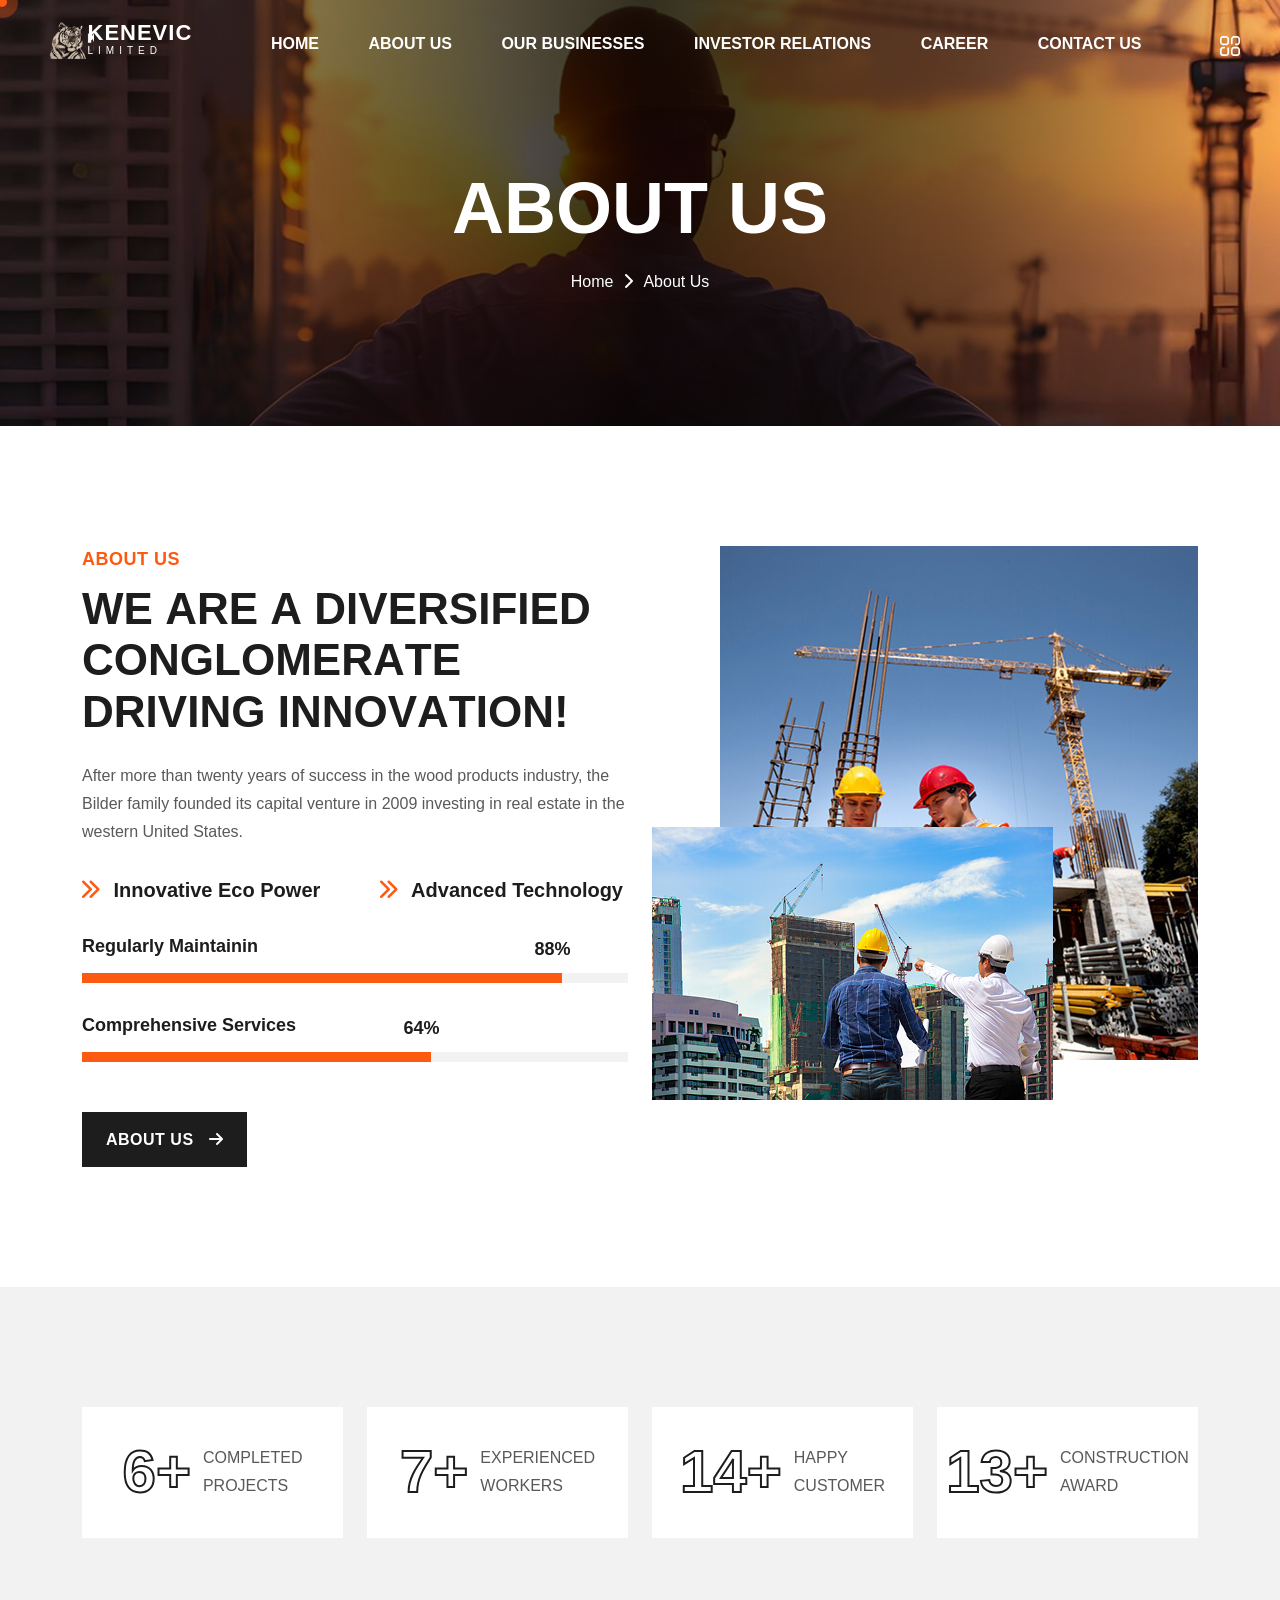
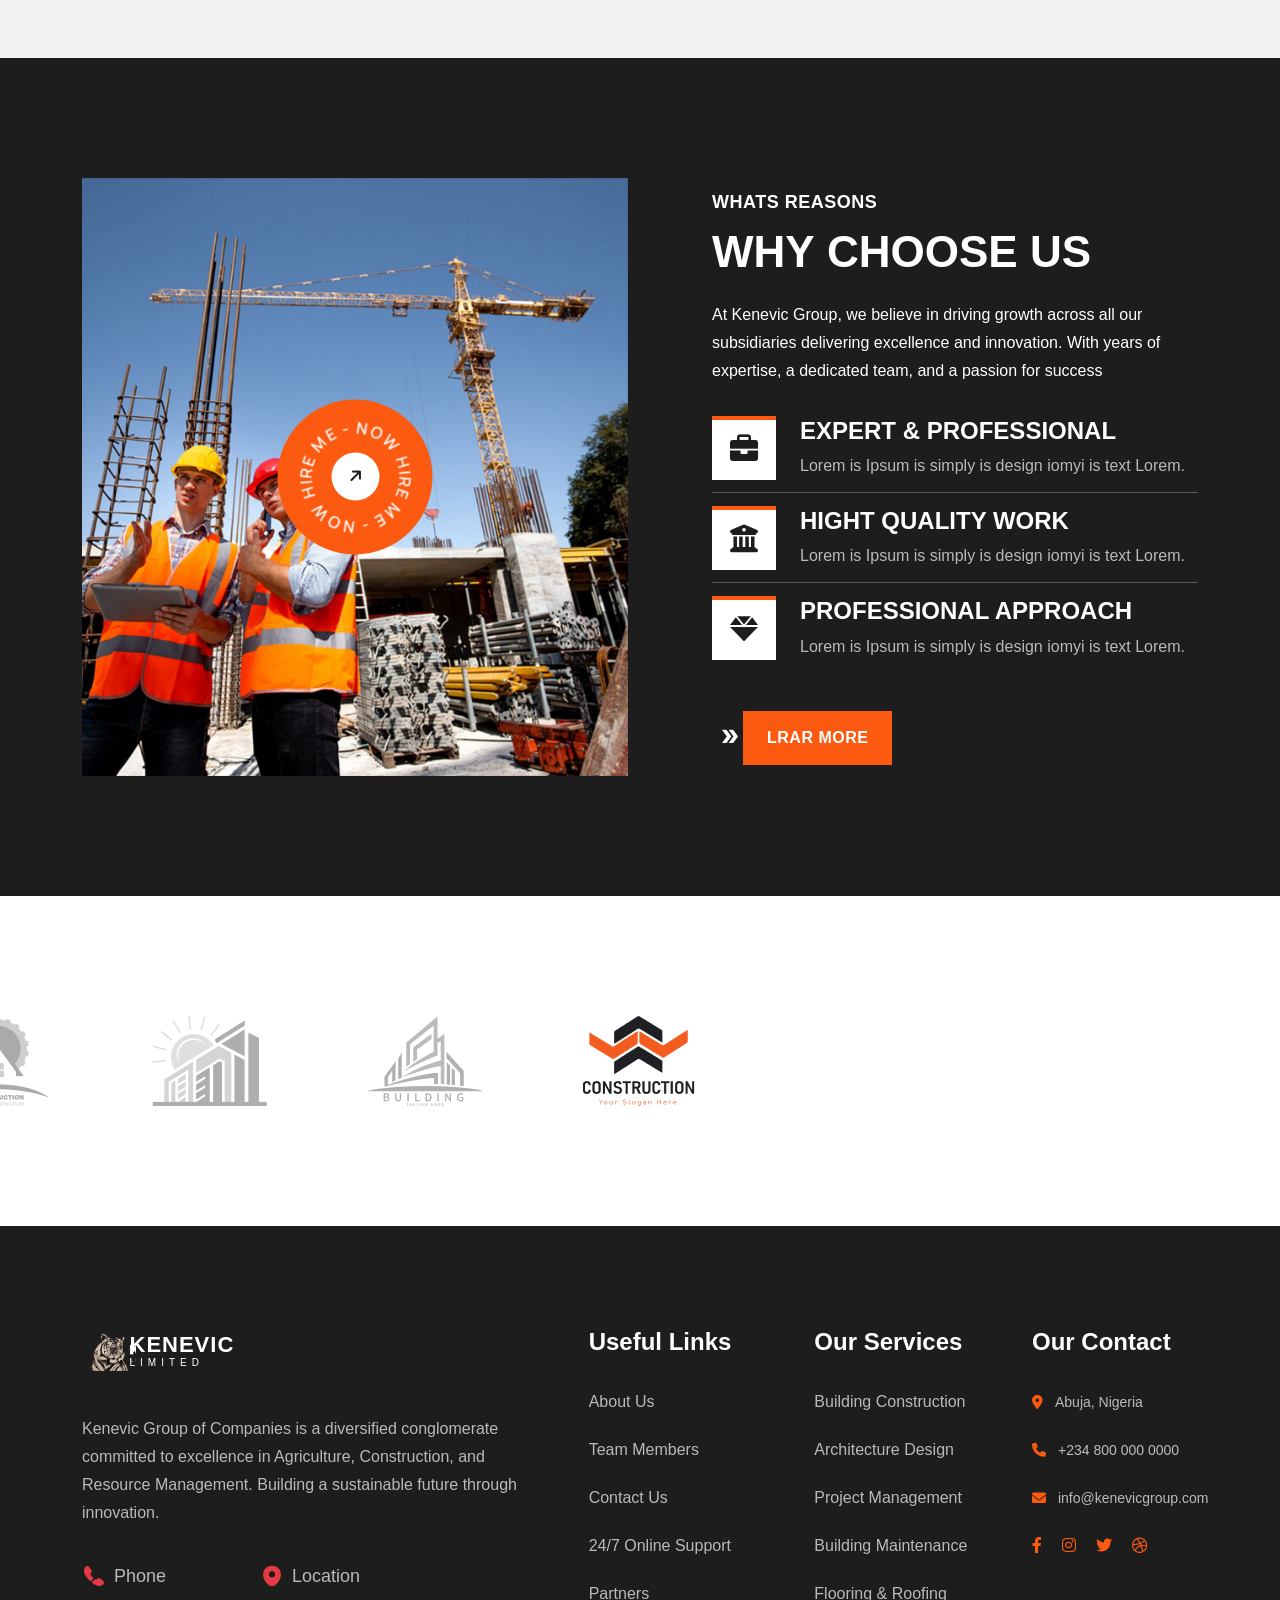
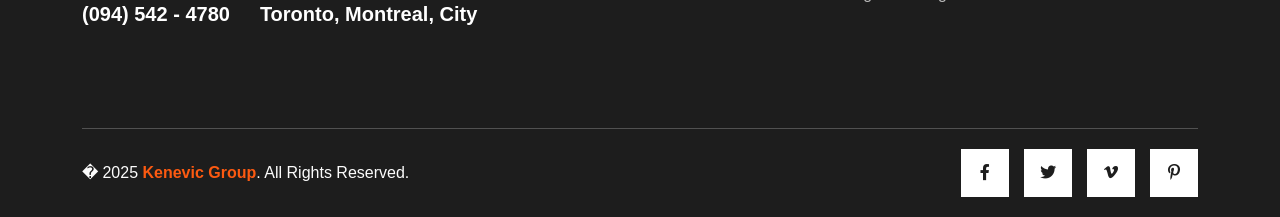
==== commit a1ad73c9: "update logo" ====
--- a/about.html
+++ b/about.html
@@ -1,4 +1,4 @@
-<!DOCTYPE html>
+﻿<!DOCTYPE html>
 <html lang="en">
     <!--<< Header Area >>-->
      <head>
@@ -164,8 +164,8 @@
             <div class="mega-menu-wrapper">
                 <div class="header-main">
                     <div class="logo">
-                        <a href="index.html" class="header-logo-2"><img src="assets/img/logo/kenevic_logo_black.svg" alt="Kenevic Limited" style="max-height: 50px;"></a>
-                        <a href="index.html" class="header-logo"><img src="assets/img/logo/kenevic_logo.svg" alt="Kenevic Limited" style="max-height: 50px;"></a>
+                        <a href="index.html" class="header-logo-2" style="text-decoration:none;"><div style="display:inline-flex;align-items:center;gap:0;"><img src="assets/img/logo/logo-tiger.png" alt="Kenevic Tiger" style="max-height:50px;width:auto;"><div style="display:flex;flex-direction:column;justify-content:center;line-height:1;margin-left:-6px;"><span style="font-family:Barlow,'Trebuchet MS',sans-serif;font-size:22px;font-weight:700;letter-spacing:1px;color:#111;text-transform:uppercase;">KENEVIC</span><span style="font-family:Barlow,'Trebuchet MS',sans-serif;font-size:10px;font-weight:400;letter-spacing:5px;color:#111;text-transform:uppercase;margin-top:2px;">LIMITED</span></div></div></a>
+                        <a href="index.html" class="header-logo" style="text-decoration:none;"><div style="display:inline-flex;align-items:center;gap:0;"><img src="assets/img/logo/logo-tiger.png" alt="Kenevic Tiger" style="max-height:50px;width:auto;"><div style="display:flex;flex-direction:column;justify-content:center;line-height:1;margin-left:-6px;"><span style="font-family:Barlow,'Trebuchet MS',sans-serif;font-size:22px;font-weight:700;letter-spacing:1px;color:#fff;text-transform:uppercase;">KENEVIC</span><span style="font-family:Barlow,'Trebuchet MS',sans-serif;font-size:10px;font-weight:400;letter-spacing:5px;color:#fff;text-transform:uppercase;margin-top:2px;">LIMITED</span></div></div></a>
                     </div>
                     <div class="mean__menu-wrapper">
                         <div class="main-menu">
@@ -495,7 +495,7 @@
                         <div class="col-xl-5 col-lg-6 col-md-12 wow fadeInUp" data-wow-delay=".2s">
                             <div class="gt-footer-widget-items">
                                 <div class="gt-widget-head">
-                                    <a href="index.html" class="gt-footer-logo"><img src="assets/img/logo/kenevic_logo.png" alt="Kenevic Limited" style="max-height: 50px;"></a>
+                                    <a href="index.html" class="gt-footer-logo" style="text-decoration:none;"><div style="display:inline-flex;align-items:center;gap:0;"><img src="assets/img/logo/logo-tiger.png" alt="Kenevic Tiger" style="max-height:50px;width:auto;"><div style="display:flex;flex-direction:column;justify-content:center;line-height:1;margin-left:-6px;"><span style="font-family:Barlow,'Trebuchet MS',sans-serif;font-size:22px;font-weight:700;letter-spacing:1px;color:#fff;text-transform:uppercase;">KENEVIC</span><span style="font-family:Barlow,'Trebuchet MS',sans-serif;font-size:10px;font-weight:400;letter-spacing:5px;color:#fff;text-transform:uppercase;margin-top:2px;">LIMITED</span></div></div></a>
                                 </div>
                                 <div class="gt-footer-content">
                                     <p>
